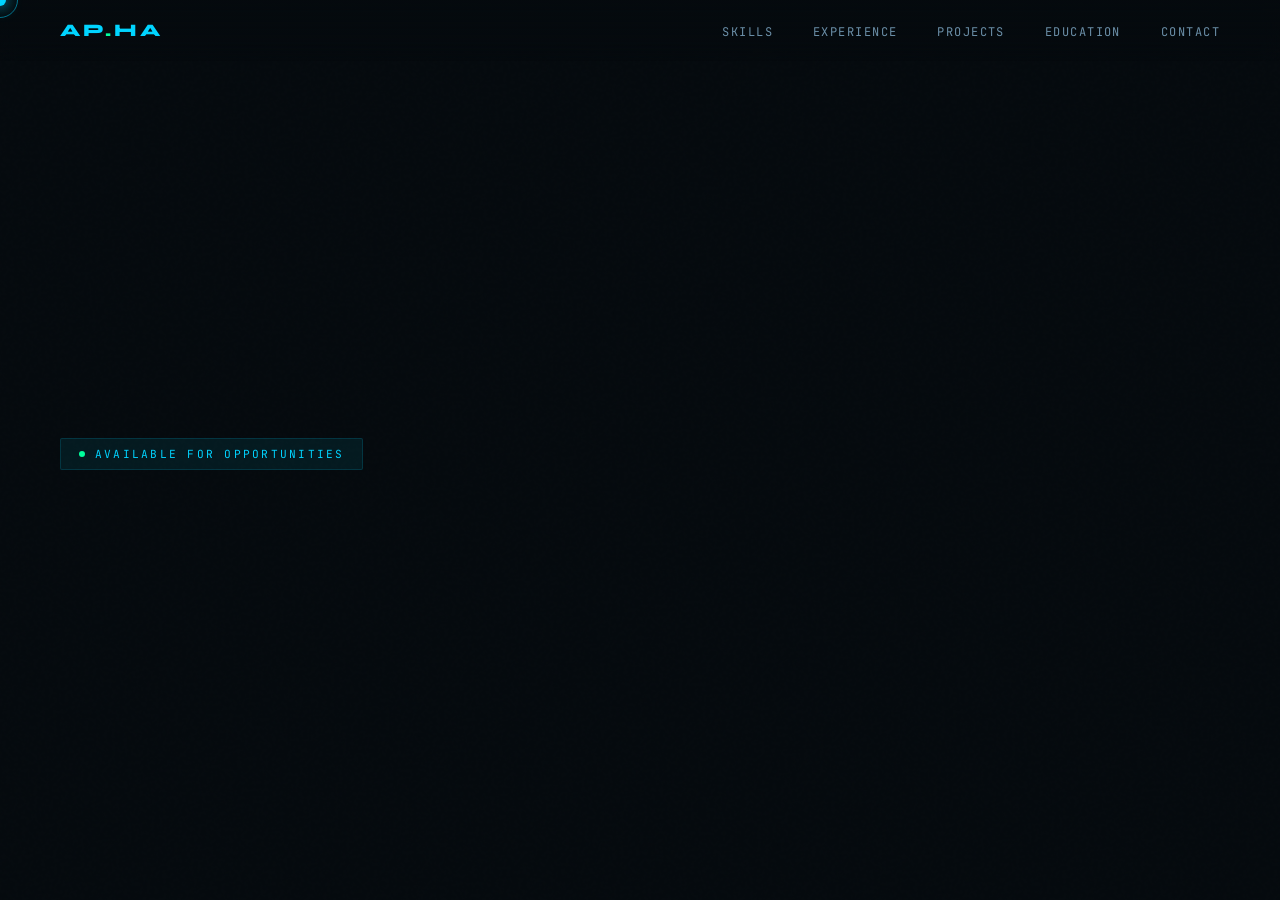
==== index.html @ 20170254 "Update index.html" ====
<!DOCTYPE html>
<html lang="en">
<head>
<meta charset="UTF-8">
<meta name="viewport" content="width=device-width, initial-scale=1.0">
<title>Anuprasad H A — Data Science & AI Engineer</title>
<link href="https://fonts.googleapis.com/css2?family=Syne:wght@400;600;700;800&family=JetBrains+Mono:wght@300;400;500&display=swap" rel="stylesheet">
<style>
  :root {
    --bg: #050a0e;
    --surface: #0a1520;
    --surface2: #0f1f30;
    --accent: #00d4ff;
    --accent2: #00ff9d;
    --accent3: #ff6b35;
    --text: #e8f4f8;
    --muted: #6b8fa8;
    --border: rgba(0, 212, 255, 0.15);
    --glow: 0 0 20px rgba(0, 212, 255, 0.3);
    --glow2: 0 0 20px rgba(0, 255, 157, 0.3);
  }

  *, *::before, *::after { box-sizing: border-box; margin: 0; padding: 0; }

  html { scroll-behavior: smooth; }

  body {
    background: var(--bg);
    color: var(--text);
    font-family: 'JetBrains Mono', monospace;
    overflow-x: hidden;
    cursor: none;
  }

  /* Custom cursor */
  .cursor {
    width: 12px; height: 12px;
    background: var(--accent);
    border-radius: 50%;
    position: fixed; top: 0; left: 0;
    pointer-events: none; z-index: 9999;
    transform: translate(-50%, -50%);
    transition: transform 0.1s, background 0.2s;
    box-shadow: 0 0 15px var(--accent);
  }
  .cursor-ring {
    width: 36px; height: 36px;
    border: 1px solid rgba(0, 212, 255, 0.5);
    border-radius: 50%;
    position: fixed; top: 0; left: 0;
    pointer-events: none; z-index: 9998;
    transform: translate(-50%, -50%);
    transition: transform 0.15s ease-out;
  }

  /* Canvas background */
  #bg-canvas {
    position: fixed; top: 0; left: 0;
    width: 100%; height: 100%;
    z-index: 0; opacity: 0.4;
  }

  /* Noise overlay */
  body::before {
    content: '';
    position: fixed; inset: 0; z-index: 1;
    background-image: url("data:image/svg+xml,%3Csvg viewBox='0 0 256 256' xmlns='http://www.w3.org/2000/svg'%3E%3Cfilter id='noise'%3E%3CfeTurbulence type='fractalNoise' baseFrequency='0.9' numOctaves='4' stitchTiles='stitch'/%3E%3C/filter%3E%3Crect width='100%25' height='100%25' filter='url(%23noise)' opacity='0.04'/%3E%3C/svg%3E");
    pointer-events: none; opacity: 0.3;
  }

  main { position: relative; z-index: 2; }

  /* NAV */
  nav {
    position: fixed; top: 0; left: 0; right: 0; z-index: 100;
    padding: 20px 60px;
    display: flex; justify-content: space-between; align-items: center;
    background: linear-gradient(to bottom, rgba(5,10,14,0.95), transparent);
    backdrop-filter: blur(10px);
  }
  .nav-logo {
    font-family: 'Syne', sans-serif;
    font-weight: 800; font-size: 1.1rem;
    color: var(--accent);
    letter-spacing: 0.15em;
    text-transform: uppercase;
  }
  .nav-logo span { color: var(--accent2); }
  .nav-links { display: flex; gap: 40px; list-style: none; }
  .nav-links a {
    color: var(--muted); text-decoration: none;
    font-size: 0.75rem; letter-spacing: 0.12em; text-transform: uppercase;
    transition: color 0.3s;
    position: relative;
  }
  .nav-links a::after {
    content: ''; position: absolute; bottom: -4px; left: 0;
    width: 0; height: 1px; background: var(--accent);
    transition: width 0.3s;
  }
  .nav-links a:hover { color: var(--accent); }
  .nav-links a:hover::after { width: 100%; }

  /* HERO */
  .hero {
    min-height: 100vh;
    display: flex; align-items: center;
    padding: 120px 60px 80px;
    position: relative;
  }
  .hero-content { max-width: 700px; }

  .hero-tag {
    display: inline-flex; align-items: center; gap: 10px;
    background: rgba(0, 212, 255, 0.08);
    border: 1px solid var(--border);
    padding: 8px 18px; border-radius: 2px;
    font-size: 0.7rem; letter-spacing: 0.2em; text-transform: uppercase;
    color: var(--accent); margin-bottom: 32px;
    animation: fadeUp 0.8s ease forwards;
  }
  .hero-tag::before {
    content: ''; width: 6px; height: 6px;
    background: var(--accent2); border-radius: 50%;
    animation: pulse 2s infinite;
  }

  @keyframes pulse {
    0%, 100% { opacity: 1; box-shadow: 0 0 0 0 rgba(0,255,157,0.5); }
    50% { opacity: 0.7; box-shadow: 0 0 0 8px rgba(0,255,157,0); }
  }

  .hero-name {
    font-family: 'Syne', sans-serif;
    font-size: clamp(3rem, 7vw, 6.5rem);
    font-weight: 800;
    line-height: 0.95;
    margin-bottom: 24px;
    animation: fadeUp 0.8s 0.1s ease both;
  }
  .hero-name .line1 { display: block; color: var(--text); }
  .hero-name .line2 {
    display: block;
    background: linear-gradient(90deg, var(--accent), var(--accent2));
    -webkit-background-clip: text; -webkit-text-fill-color: transparent;
  }

  .hero-role {
    font-size: 0.85rem; letter-spacing: 0.08em;
    color: var(--muted); margin-bottom: 28px;
    animation: fadeUp 0.8s 0.2s ease both;
  }
  .hero-role span { color: var(--accent3); }

  .hero-desc {
    font-size: 0.88rem; line-height: 1.9;
    color: rgba(232, 244, 248, 0.7);
    max-width: 520px; margin-bottom: 48px;
    animation: fadeUp 0.8s 0.3s ease both;
  }

  .hero-cta {
    display: flex; gap: 16px; flex-wrap: wrap;
    animation: fadeUp 0.8s 0.4s ease both;
  }
  .btn-primary {
    padding: 14px 32px;
    background: var(--accent);
    color: var(--bg);
    font-family: 'Syne', sans-serif;
    font-weight: 700; font-size: 0.8rem;
    letter-spacing: 0.12em; text-transform: uppercase;
    border: none; cursor: pointer;
    text-decoration: none; display: inline-block;
    transition: all 0.3s;
    clip-path: polygon(0 0, calc(100% - 10px) 0, 100% 10px, 100% 100%, 10px 100%, 0 calc(100% - 10px));
  }
  .btn-primary:hover {
    background: var(--accent2);
    box-shadow: var(--glow2);
    transform: translateY(-2px);
  }
  .btn-secondary {
    padding: 14px 32px;
    background: transparent;
    color: var(--accent);
    font-family: 'Syne', sans-serif;
    font-weight: 600; font-size: 0.8rem;
    letter-spacing: 0.12em; text-transform: uppercase;
    border: 1px solid var(--border);
    cursor: pointer; text-decoration: none; display: inline-block;
    transition: all 0.3s;
  }
  .btn-secondary:hover {
    border-color: var(--accent);
    box-shadow: var(--glow);
    background: rgba(0, 212, 255, 0.05);
  }

  .hero-stats {
    position: absolute; right: 60px; bottom: 80px;
    display: flex; flex-direction: column; gap: 32px;
    animation: fadeLeft 0.8s 0.5s ease both;
  }
  .stat { text-align: right; }
  .stat-num {
    font-family: 'Syne', sans-serif;
    font-size: 2.2rem; font-weight: 800;
    color: var(--accent);
    line-height: 1;
  }
  .stat-num span { font-size: 1rem; color: var(--accent2); }
  .stat-label { font-size: 0.65rem; letter-spacing: 0.15em; color: var(--muted); text-transform: uppercase; margin-top: 4px; }

  .scroll-hint {
    position: absolute; bottom: 40px; left: 60px;
    display: flex; align-items: center; gap: 12px;
    color: var(--muted); font-size: 0.65rem; letter-spacing: 0.15em; text-transform: uppercase;
    animation: fadeUp 1s 1s ease both;
  }
  .scroll-line {
    width: 40px; height: 1px; background: var(--muted);
    position: relative; overflow: hidden;
  }
  .scroll-line::after {
    content: ''; position: absolute; top: 0; left: -100%;
    width: 100%; height: 100%; background: var(--accent);
    animation: scanLine 2s infinite;
  }
  @keyframes scanLine { to { left: 100%; } }

  /* SECTIONS common */
  section { padding: 100px 60px; position: relative; }
  .section-header { margin-bottom: 64px; }
  .section-tag {
    font-size: 0.65rem; letter-spacing: 0.25em; text-transform: uppercase;
    color: var(--accent2); margin-bottom: 12px;
  }
  .section-title {
    font-family: 'Syne', sans-serif;
    font-size: clamp(2rem, 4vw, 3.2rem); font-weight: 800;
    line-height: 1.1;
  }
  .section-title em {
    font-style: normal;
    background: linear-gradient(90deg, var(--accent), var(--accent2));
    -webkit-background-clip: text; -webkit-text-fill-color: transparent;
  }

  /* Divider */
  .divider {
    width: 100%; height: 1px;
    background: linear-gradient(90deg, transparent, var(--border), transparent);
    margin: 0 60px; width: calc(100% - 120px);
  }

  /* SKILLS */
  .skills-section { background: var(--surface); }
  .skills-grid {
    display: grid;
    grid-template-columns: repeat(auto-fit, minmax(280px, 1fr));
    gap: 2px;
  }
  .skill-card {
    background: var(--bg);
    padding: 36px 32px;
    border: 1px solid var(--border);
    position: relative; overflow: hidden;
    transition: all 0.4s;
    opacity: 0; transform: translateY(20px);
    animation: fadeUp 0.6s ease forwards;
  }
  .skill-card:nth-child(1) { animation-delay: 0.1s; }
  .skill-card:nth-child(2) { animation-delay: 0.2s; }
  .skill-card:nth-child(3) { animation-delay: 0.3s; }
  .skill-card:nth-child(4) { animation-delay: 0.4s; }
  .skill-card:nth-child(5) { animation-delay: 0.5s; }

  .skill-card::before {
    content: ''; position: absolute;
    top: 0; left: 0; right: 0; height: 2px;
    background: linear-gradient(90deg, var(--accent), var(--accent2));
    transform: scaleX(0); transform-origin: left;
    transition: transform 0.4s;
  }
  .skill-card:hover { background: var(--surface2); border-color: rgba(0,212,255,0.4); transform: translateY(-4px); box-shadow: var(--glow); }
  .skill-card:hover::before { transform: scaleX(1); }

  .skill-icon {
    font-size: 1.8rem; margin-bottom: 20px;
    display: block;
  }
  .skill-cat {
    font-family: 'Syne', sans-serif; font-weight: 700; font-size: 1rem;
    color: var(--text); margin-bottom: 16px;
    letter-spacing: 0.04em;
  }
  .skill-tags {
    display: flex; flex-wrap: wrap; gap: 8px;
  }
  .skill-tag {
    padding: 5px 12px;
    background: rgba(0, 212, 255, 0.06);
    border: 1px solid rgba(0, 212, 255, 0.2);
    font-size: 0.68rem; color: var(--accent);
    letter-spacing: 0.08em;
    transition: all 0.2s;
  }
  .skill-tag:hover { background: rgba(0, 212, 255, 0.15); }
  .skill-tag.green {
    background: rgba(0, 255, 157, 0.06);
    border-color: rgba(0, 255, 157, 0.2);
    color: var(--accent2);
  }
  .skill-tag.green:hover { background: rgba(0, 255, 157, 0.15); }
  .skill-tag.orange {
    background: rgba(255, 107, 53, 0.06);
    border-color: rgba(255, 107, 53, 0.2);
    color: var(--accent3);
  }

  /* EXPERIENCE */
  .exp-section {}
  .timeline { position: relative; padding-left: 40px; }
  .timeline::before {
    content: ''; position: absolute;
    left: 0; top: 0; bottom: 0; width: 1px;
    background: linear-gradient(to bottom, var(--accent), var(--accent2), transparent);
  }
  .exp-item {
    margin-bottom: 56px; position: relative;
    opacity: 0; transform: translateX(-20px);
    animation: fadeRight 0.6s ease forwards;
  }
  .exp-item:nth-child(1) { animation-delay: 0.1s; }
  .exp-item:nth-child(2) { animation-delay: 0.3s; }
  .exp-item::before {
    content: ''; position: absolute;
    left: -46px; top: 6px;
    width: 12px; height: 12px;
    background: var(--accent); border-radius: 50%;
    box-shadow: 0 0 0 4px rgba(0,212,255,0.15);
  }
  .exp-item:nth-child(2)::before { background: var(--accent2); box-shadow: 0 0 0 4px rgba(0,255,157,0.15); }
  .exp-meta {
    display: flex; align-items: center; gap: 16px;
    flex-wrap: wrap; margin-bottom: 8px;
  }
  .exp-title {
    font-family: 'Syne', sans-serif; font-size: 1.1rem; font-weight: 700;
    color: var(--text);
  }
  .exp-badge {
    padding: 3px 10px;
    background: rgba(0,212,255,0.1); border: 1px solid rgba(0,212,255,0.3);
    font-size: 0.65rem; color: var(--accent); letter-spacing: 0.1em; text-transform: uppercase;
  }
  .exp-badge.intern {
    background: rgba(0,255,157,0.1); border-color: rgba(0,255,157,0.3); color: var(--accent2);
  }
  .exp-company { color: var(--accent); font-size: 0.82rem; margin-bottom: 4px; }
  .exp-period { color: var(--muted); font-size: 0.72rem; letter-spacing: 0.1em; margin-bottom: 20px; }
  .exp-bullets { list-style: none; display: flex; flex-direction: column; gap: 10px; }
  .exp-bullets li {
    font-size: 0.82rem; line-height: 1.8;
    color: rgba(232,244,248,0.75);
    padding-left: 20px; position: relative;
  }
  .exp-bullets li::before {
    content: '▹'; position: absolute; left: 0;
    color: var(--accent); font-size: 0.7rem; top: 1px;
  }

  /* PROJECTS */
  .projects-section { background: var(--surface); }
  .projects-grid {
    display: grid;
    grid-template-columns: repeat(auto-fit, minmax(320px, 1fr));
    gap: 2px;
  }
  .project-card {
    background: var(--bg);
    border: 1px solid var(--border);
    padding: 36px 32px;
    position: relative; overflow: hidden;
    transition: all 0.4s;
    display: flex; flex-direction: column;
  }
  .project-card::after {
    content: ''; position: absolute;
    bottom: 0; left: 0; right: 0; height: 2px;
    background: linear-gradient(90deg, var(--accent2), var(--accent));
    transform: scaleX(0); transform-origin: left;
    transition: transform 0.4s;
  }
  .project-card:hover { border-color: rgba(0,212,255,0.4); transform: translateY(-4px); box-shadow: 0 20px 60px rgba(0,0,0,0.5); }
  .project-card:hover::after { transform: scaleX(1); }
  .project-num {
    font-family: 'Syne', sans-serif; font-size: 3rem; font-weight: 800;
    color: rgba(0,212,255,0.08); line-height: 1; margin-bottom: 20px;
    transition: color 0.3s;
  }
  .project-card:hover .project-num { color: rgba(0,212,255,0.18); }
  .project-name {
    font-family: 'Syne', sans-serif; font-size: 1.05rem; font-weight: 700;
    color: var(--text); margin-bottom: 16px; line-height: 1.3;
  }
  .project-desc {
    font-size: 0.8rem; line-height: 1.9;
    color: rgba(232,244,248,0.65);
    margin-bottom: 24px; flex: 1;
  }
  .project-tech {
    display: flex; flex-wrap: wrap; gap: 8px; margin-top: auto;
  }
  .tech-pill {
    padding: 4px 10px;
    background: rgba(0,255,157,0.06); border: 1px solid rgba(0,255,157,0.2);
    font-size: 0.62rem; color: var(--accent2); letter-spacing: 0.06em;
  }
  .project-star {
    position: absolute; top: 24px; right: 24px;
    font-size: 0.65rem; color: var(--muted); letter-spacing: 0.1em;
  }

  /* EDUCATION */
  .edu-section {}
  .edu-grid {
    display: grid; grid-template-columns: repeat(auto-fit, minmax(260px, 1fr));
    gap: 2px;
  }
  .edu-card {
    border: 1px solid var(--border);
    padding: 32px 28px;
    position: relative; overflow: hidden;
    transition: all 0.3s;
  }
  .edu-card:hover { border-color: rgba(0,212,255,0.4); background: var(--surface2); }
  .edu-year { font-size: 0.65rem; letter-spacing: 0.2em; color: var(--accent3); text-transform: uppercase; margin-bottom: 12px; }
  .edu-degree { font-family: 'Syne', sans-serif; font-size: 1rem; font-weight: 700; margin-bottom: 8px; line-height: 1.3; }
  .edu-institute { font-size: 0.78rem; color: var(--accent); margin-bottom: 12px; }
  .edu-score {
    display: inline-block;
    padding: 5px 14px;
    background: rgba(0,255,157,0.08); border: 1px solid rgba(0,255,157,0.25);
    font-size: 0.72rem; color: var(--accent2); letter-spacing: 0.08em;
  }

  /* ABOUT/CONTACT */
  .contact-section {
    background: var(--surface);
    display: grid; grid-template-columns: 1fr 1fr;
    gap: 80px; align-items: center;
  }
  .contact-left {}
  .contact-intro {
    font-size: 0.88rem; line-height: 1.9;
    color: rgba(232,244,248,0.7); margin-bottom: 40px;
  }
  .contact-links { display: flex; flex-direction: column; gap: 16px; }
  .contact-link {
    display: flex; align-items: center; gap: 16px;
    text-decoration: none; color: var(--text);
    font-size: 0.82rem; padding: 16px 20px;
    border: 1px solid var(--border);
    transition: all 0.3s;
  }
  .contact-link:hover { border-color: var(--accent); color: var(--accent); background: rgba(0,212,255,0.05); transform: translateX(8px); }
  .contact-link-icon { font-size: 1rem; width: 24px; text-align: center; }
  .contact-right { text-align: center; }
  .avatar-ring {
    width: 240px; height: 240px; margin: 0 auto 32px;
    border-radius: 50%;
    background: linear-gradient(135deg, var(--accent), var(--accent2));
    padding: 3px;
    position: relative;
    animation: spinSlow 8s linear infinite;
  }
  @keyframes spinSlow {
    from { transform: rotate(0deg); }
    to { transform: rotate(360deg); }
  }
  .avatar-inner {
    width: 100%; height: 100%;
    border-radius: 50%;
    background: var(--surface2);
    display: flex; align-items: center; justify-content: center;
    animation: spinSlow 8s linear infinite reverse;
  }
  .avatar-initials {
    font-family: 'Syne', sans-serif; font-size: 3.5rem; font-weight: 800;
    background: linear-gradient(135deg, var(--accent), var(--accent2));
    -webkit-background-clip: text; -webkit-text-fill-color: transparent;
  }
  .contact-name {
    font-family: 'Syne', sans-serif; font-size: 1.4rem; font-weight: 800;
    margin-bottom: 8px;
  }
  .contact-tagline { font-size: 0.75rem; color: var(--muted); letter-spacing: 0.1em; }

  /* FOOTER */
  footer {
    padding: 32px 60px;
    display: flex; justify-content: space-between; align-items: center;
    border-top: 1px solid var(--border);
    font-size: 0.68rem; color: var(--muted); letter-spacing: 0.1em;
  }
  footer span { color: var(--accent); }

  /* ANIMATIONS */
  @keyframes fadeUp {
    from { opacity: 0; transform: translateY(20px); }
    to { opacity: 1; transform: translateY(0); }
  }
  @keyframes fadeLeft {
    from { opacity: 0; transform: translateX(20px); }
    to { opacity: 1; transform: translateX(0); }
  }
  @keyframes fadeRight {
    from { opacity: 0; transform: translateX(-20px); }
    to { opacity: 1; transform: translateX(0); }
  }

  /* INTERSECTION OBSERVER animations */
  .reveal { opacity: 0; transform: translateY(30px); transition: opacity 0.7s ease, transform 0.7s ease; }
  .reveal.visible { opacity: 1; transform: translateY(0); }

  /* Responsive */
  @media (max-width: 900px) {
    nav { padding: 16px 24px; }
    .nav-links { display: none; }
    section { padding: 80px 24px; }
    .hero { padding: 120px 24px 80px; }
    .hero-stats { display: none; }
    footer { padding: 24px; flex-direction: column; gap: 8px; text-align: center; }
    .contact-section { grid-template-columns: 1fr; }
    .divider { margin: 0 24px; width: calc(100% - 48px); }
    .scroll-hint { left: 24px; }
  }

  /* Glitch effect on name */
  .glitch {
    position: relative;
  }
  .glitch::before, .glitch::after {
    content: attr(data-text);
    position: absolute; top: 0; left: 0; width: 100%;
    font-family: 'Syne', sans-serif; font-weight: 800;
    background: linear-gradient(90deg, var(--accent), var(--accent2));
    -webkit-background-clip: text; -webkit-text-fill-color: transparent;
  }
  .glitch::before {
    animation: glitch1 4s infinite;
    clip-path: polygon(0 0, 100% 0, 100% 45%, 0 45%);
    transform: translate(-2px, -2px);
  }
  .glitch::after {
    animation: glitch2 4s infinite;
    clip-path: polygon(0 55%, 100% 55%, 100% 100%, 0 100%);
    transform: translate(2px, 2px);
  }
  @keyframes glitch1 {
    0%, 90%, 100% { transform: translate(-2px, -2px); opacity: 0; }
    92%, 94% { transform: translate(-4px, 2px); opacity: 0.8; }
    96% { transform: translate(2px, -2px); opacity: 0; }
  }
  @keyframes glitch2 {
    0%, 90%, 100% { transform: translate(2px, 2px); opacity: 0; }
    92%, 94% { transform: translate(4px, -2px); opacity: 0.8; }
    96% { transform: translate(-2px, 2px); opacity: 0; }
  }
</style>
</head>
<body>

<div class="cursor" id="cursor"></div>
<div class="cursor-ring" id="cursor-ring"></div>

<canvas id="bg-canvas"></canvas>

<main>
  <!-- NAV -->
  <nav>
    <div class="nav-logo">AP<span>.</span>HA</div>
    <ul class="nav-links">
      <li><a href="#skills">Skills</a></li>
      <li><a href="#experience">Experience</a></li>
      <li><a href="#projects">Projects</a></li>
      <li><a href="#education">Education</a></li>
      <li><a href="#contact">Contact</a></li>
    </ul>
  </nav>

  <!-- HERO -->
  <section class="hero" id="home">
    <div class="hero-content">
      <div class="hero-tag">Available for opportunities</div>
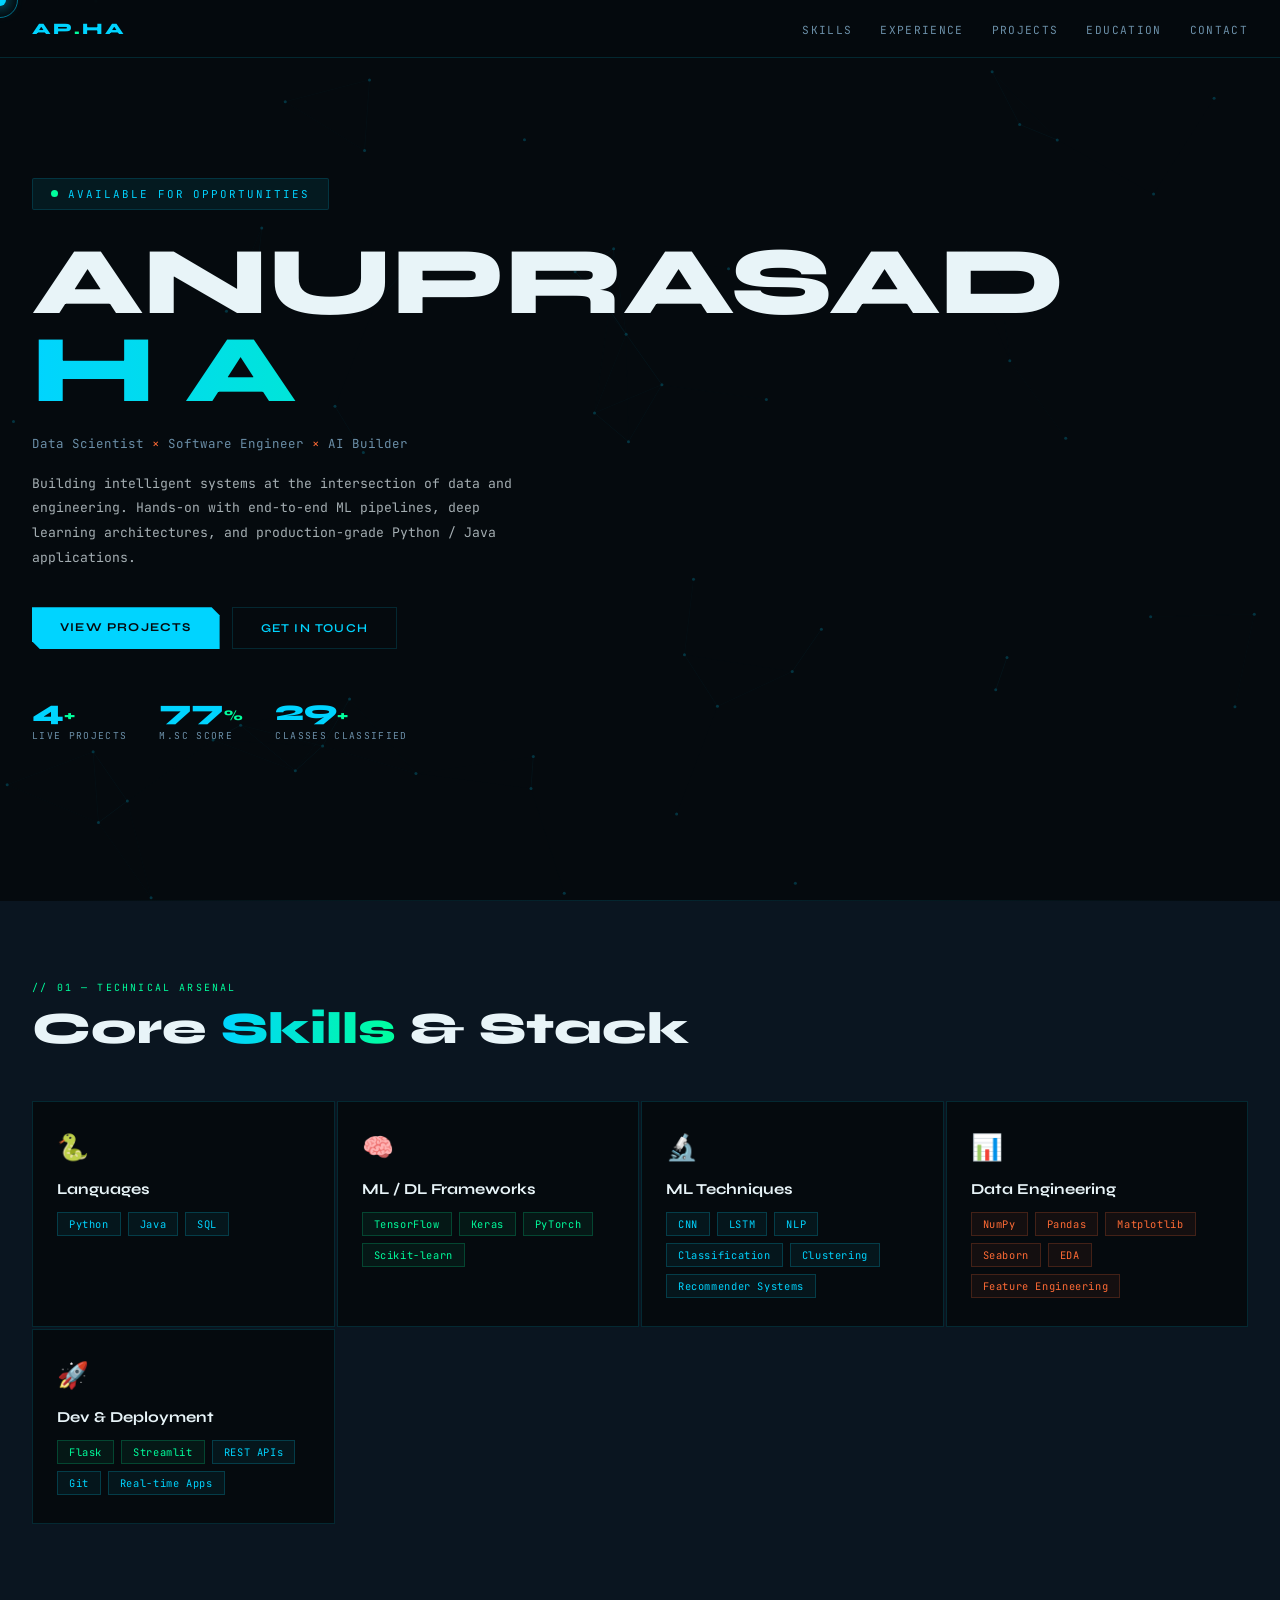
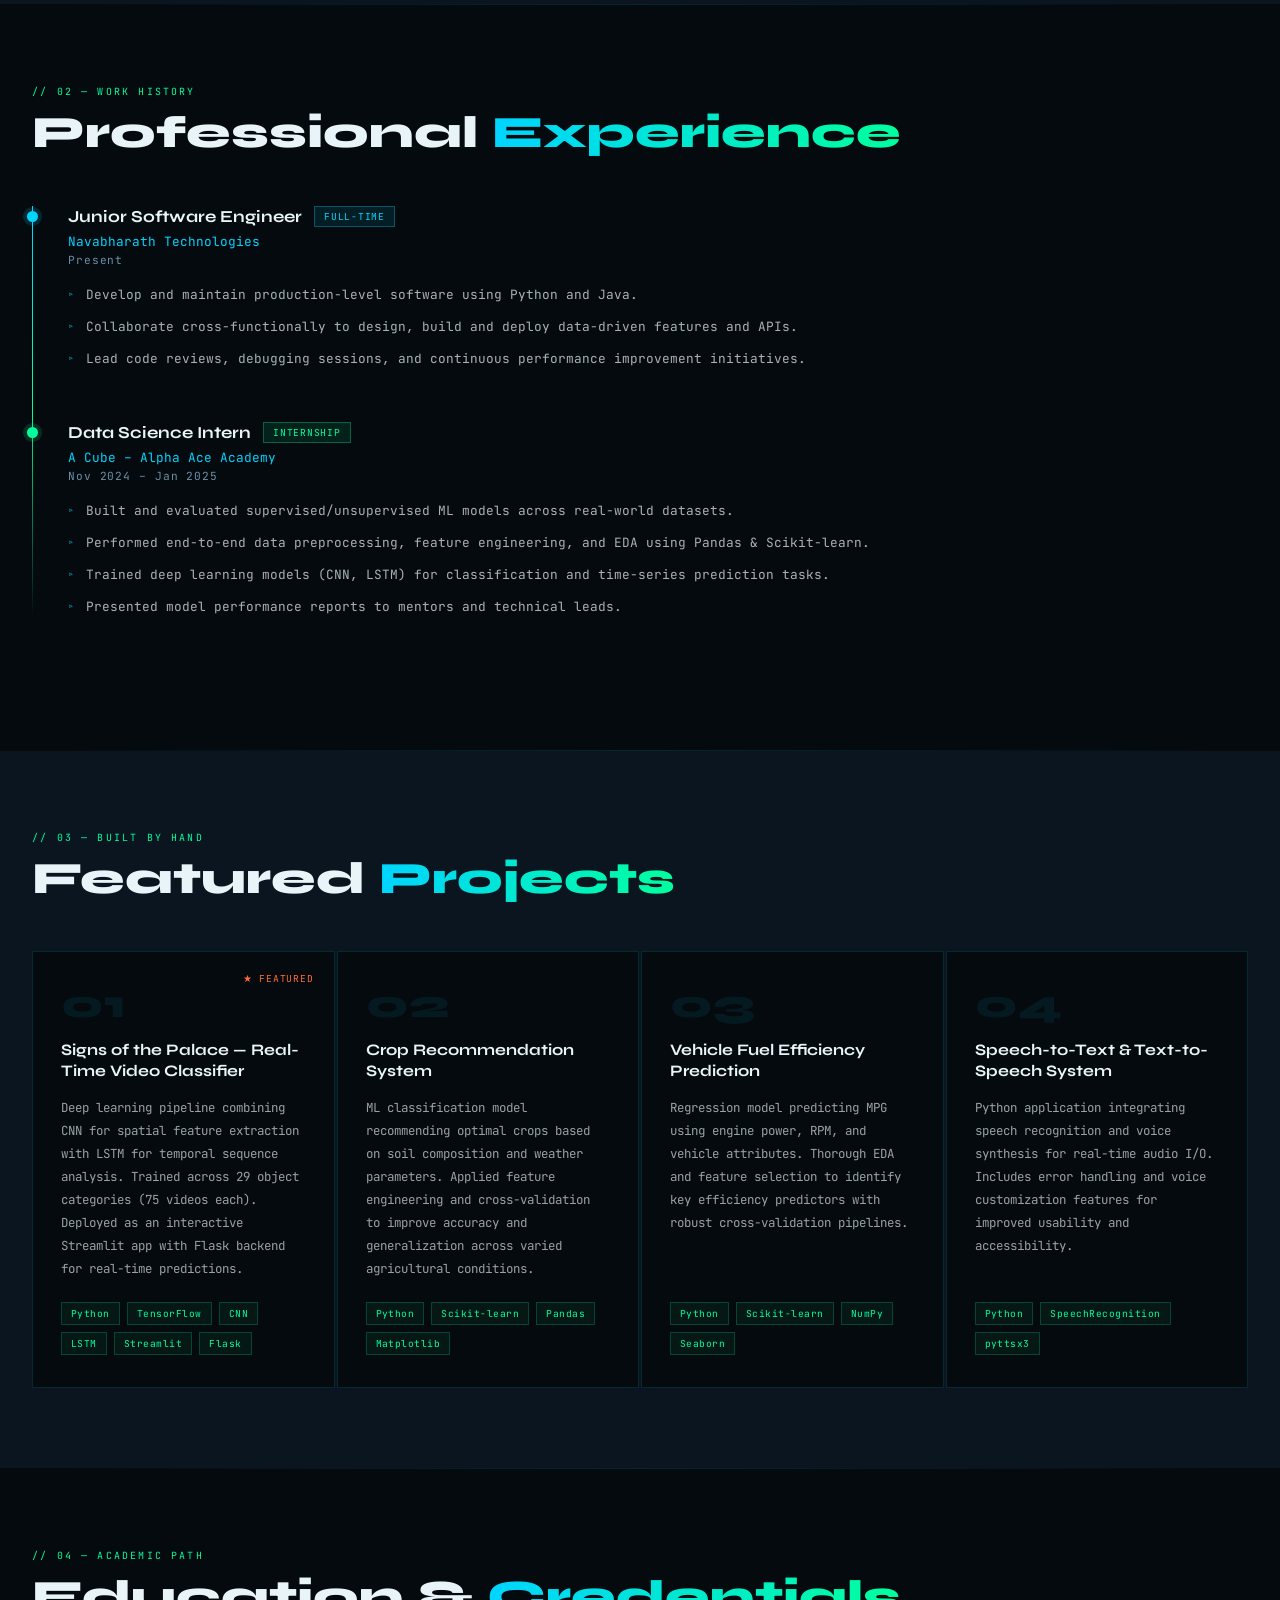
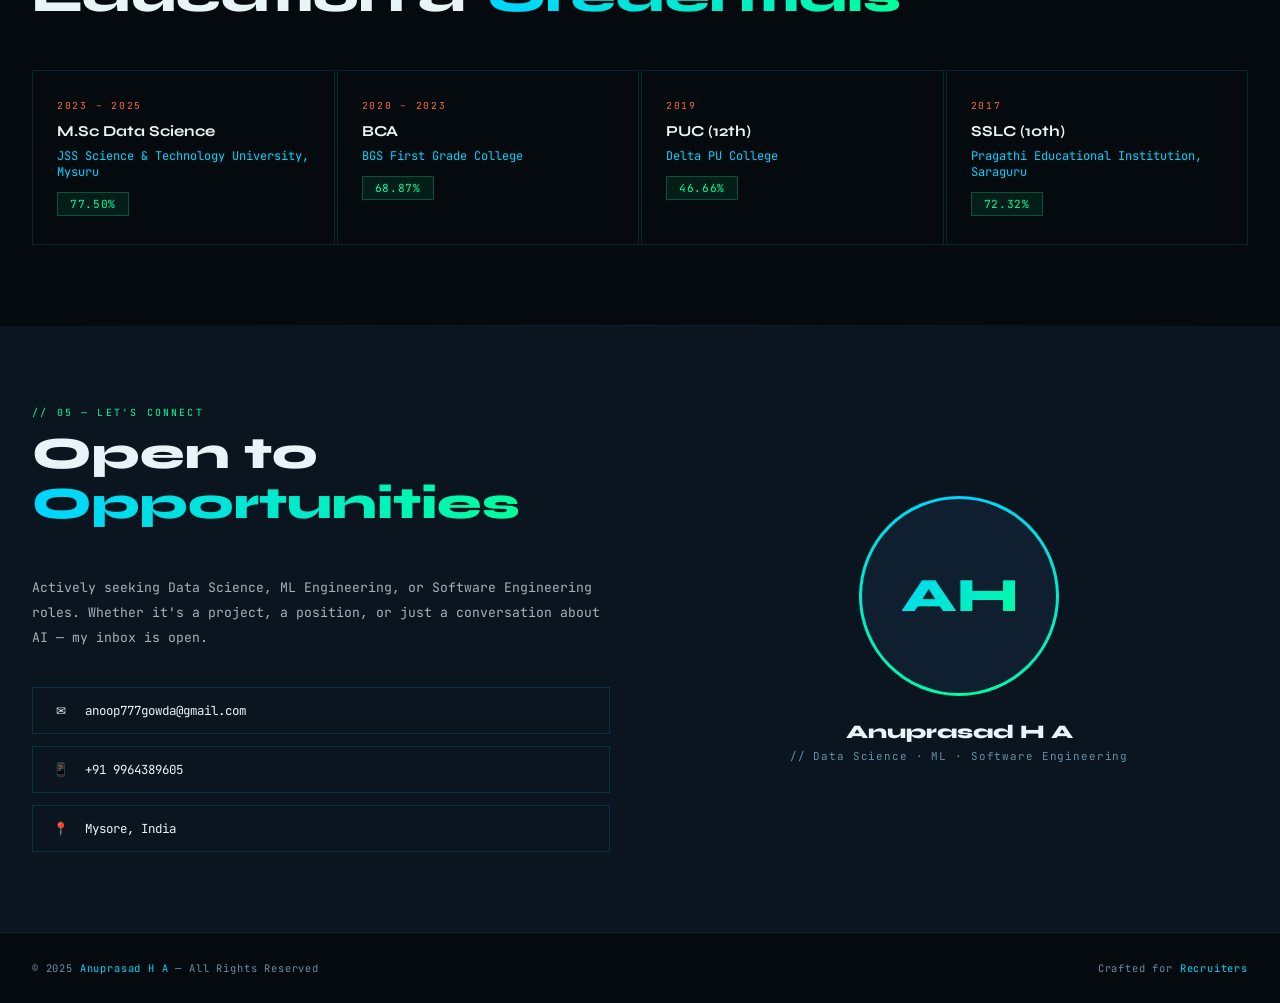
==== commit 3eb96083: "Update index.html" ====
--- a/index.html
+++ b/index.html
@@ -4,578 +4,417 @@
 <meta charset="UTF-8">
 <meta name="viewport" content="width=device-width, initial-scale=1.0">
 <title>Anuprasad H A — Data Science & AI Engineer</title>
-<link href="https://fonts.googleapis.com/css2?family=Syne:wght@400;600;700;800&family=JetBrains+Mono:wght@300;400;500&display=swap" rel="stylesheet">
 <style>
-  :root {
-    --bg: #050a0e;
-    --surface: #0a1520;
-    --surface2: #0f1f30;
-    --accent: #00d4ff;
-    --accent2: #00ff9d;
-    --accent3: #ff6b35;
-    --text: #e8f4f8;
-    --muted: #6b8fa8;
-    --border: rgba(0, 212, 255, 0.15);
-    --glow: 0 0 20px rgba(0, 212, 255, 0.3);
-    --glow2: 0 0 20px rgba(0, 255, 157, 0.3);
-  }
-
-  *, *::before, *::after { box-sizing: border-box; margin: 0; padding: 0; }
-
-  html { scroll-behavior: smooth; }
-
-  body {
-    background: var(--bg);
-    color: var(--text);
-    font-family: 'JetBrains Mono', monospace;
-    overflow-x: hidden;
-    cursor: none;
-  }
-
-  /* Custom cursor */
-  .cursor {
-    width: 12px; height: 12px;
-    background: var(--accent);
-    border-radius: 50%;
-    position: fixed; top: 0; left: 0;
-    pointer-events: none; z-index: 9999;
-    transform: translate(-50%, -50%);
-    transition: transform 0.1s, background 0.2s;
-    box-shadow: 0 0 15px var(--accent);
-  }
-  .cursor-ring {
-    width: 36px; height: 36px;
-    border: 1px solid rgba(0, 212, 255, 0.5);
-    border-radius: 50%;
-    position: fixed; top: 0; left: 0;
-    pointer-events: none; z-index: 9998;
-    transform: translate(-50%, -50%);
-    transition: transform 0.15s ease-out;
-  }
-
-  /* Canvas background */
-  #bg-canvas {
-    position: fixed; top: 0; left: 0;
-    width: 100%; height: 100%;
-    z-index: 0; opacity: 0.4;
-  }
-
-  /* Noise overlay */
-  body::before {
-    content: '';
-    position: fixed; inset: 0; z-index: 1;
-    background-image: url("data:image/svg+xml,%3Csvg viewBox='0 0 256 256' xmlns='http://www.w3.org/2000/svg'%3E%3Cfilter id='noise'%3E%3CfeTurbulence type='fractalNoise' baseFrequency='0.9' numOctaves='4' stitchTiles='stitch'/%3E%3C/filter%3E%3Crect width='100%25' height='100%25' filter='url(%23noise)' opacity='0.04'/%3E%3C/svg%3E");
-    pointer-events: none; opacity: 0.3;
-  }
-
-  main { position: relative; z-index: 2; }
-
-  /* NAV */
-  nav {
-    position: fixed; top: 0; left: 0; right: 0; z-index: 100;
-    padding: 20px 60px;
-    display: flex; justify-content: space-between; align-items: center;
-    background: linear-gradient(to bottom, rgba(5,10,14,0.95), transparent);
-    backdrop-filter: blur(10px);
-  }
-  .nav-logo {
-    font-family: 'Syne', sans-serif;
-    font-weight: 800; font-size: 1.1rem;
-    color: var(--accent);
-    letter-spacing: 0.15em;
-    text-transform: uppercase;
-  }
-  .nav-logo span { color: var(--accent2); }
-  .nav-links { display: flex; gap: 40px; list-style: none; }
-  .nav-links a {
-    color: var(--muted); text-decoration: none;
-    font-size: 0.75rem; letter-spacing: 0.12em; text-transform: uppercase;
-    transition: color 0.3s;
-    position: relative;
-  }
-  .nav-links a::after {
-    content: ''; position: absolute; bottom: -4px; left: 0;
-    width: 0; height: 1px; background: var(--accent);
-    transition: width 0.3s;
-  }
-  .nav-links a:hover { color: var(--accent); }
-  .nav-links a:hover::after { width: 100%; }
-
-  /* HERO */
-  .hero {
-    min-height: 100vh;
-    display: flex; align-items: center;
-    padding: 120px 60px 80px;
-    position: relative;
-  }
-  .hero-content { max-width: 700px; }
-
-  .hero-tag {
-    display: inline-flex; align-items: center; gap: 10px;
-    background: rgba(0, 212, 255, 0.08);
-    border: 1px solid var(--border);
-    padding: 8px 18px; border-radius: 2px;
-    font-size: 0.7rem; letter-spacing: 0.2em; text-transform: uppercase;
-    color: var(--accent); margin-bottom: 32px;
-    animation: fadeUp 0.8s ease forwards;
-  }
-  .hero-tag::before {
-    content: ''; width: 6px; height: 6px;
-    background: var(--accent2); border-radius: 50%;
-    animation: pulse 2s infinite;
-  }
-
-  @keyframes pulse {
-    0%, 100% { opacity: 1; box-shadow: 0 0 0 0 rgba(0,255,157,0.5); }
-    50% { opacity: 0.7; box-shadow: 0 0 0 8px rgba(0,255,157,0); }
-  }
-
-  .hero-name {
-    font-family: 'Syne', sans-serif;
-    font-size: clamp(3rem, 7vw, 6.5rem);
-    font-weight: 800;
-    line-height: 0.95;
-    margin-bottom: 24px;
-    animation: fadeUp 0.8s 0.1s ease both;
-  }
-  .hero-name .line1 { display: block; color: var(--text); }
-  .hero-name .line2 {
-    display: block;
-    background: linear-gradient(90deg, var(--accent), var(--accent2));
-    -webkit-background-clip: text; -webkit-text-fill-color: transparent;
-  }
-
-  .hero-role {
-    font-size: 0.85rem; letter-spacing: 0.08em;
-    color: var(--muted); margin-bottom: 28px;
-    animation: fadeUp 0.8s 0.2s ease both;
-  }
-  .hero-role span { color: var(--accent3); }
-
-  .hero-desc {
-    font-size: 0.88rem; line-height: 1.9;
-    color: rgba(232, 244, 248, 0.7);
-    max-width: 520px; margin-bottom: 48px;
-    animation: fadeUp 0.8s 0.3s ease both;
-  }
-
-  .hero-cta {
-    display: flex; gap: 16px; flex-wrap: wrap;
-    animation: fadeUp 0.8s 0.4s ease both;
-  }
-  .btn-primary {
-    padding: 14px 32px;
-    background: var(--accent);
-    color: var(--bg);
-    font-family: 'Syne', sans-serif;
-    font-weight: 700; font-size: 0.8rem;
-    letter-spacing: 0.12em; text-transform: uppercase;
-    border: none; cursor: pointer;
-    text-decoration: none; display: inline-block;
-    transition: all 0.3s;
-    clip-path: polygon(0 0, calc(100% - 10px) 0, 100% 10px, 100% 100%, 10px 100%, 0 calc(100% - 10px));
-  }
-  .btn-primary:hover {
-    background: var(--accent2);
-    box-shadow: var(--glow2);
-    transform: translateY(-2px);
-  }
-  .btn-secondary {
-    padding: 14px 32px;
-    background: transparent;
-    color: var(--accent);
-    font-family: 'Syne', sans-serif;
-    font-weight: 600; font-size: 0.8rem;
-    letter-spacing: 0.12em; text-transform: uppercase;
-    border: 1px solid var(--border);
-    cursor: pointer; text-decoration: none; display: inline-block;
-    transition: all 0.3s;
-  }
-  .btn-secondary:hover {
-    border-color: var(--accent);
-    box-shadow: var(--glow);
-    background: rgba(0, 212, 255, 0.05);
-  }
-
-  .hero-stats {
-    position: absolute; right: 60px; bottom: 80px;
-    display: flex; flex-direction: column; gap: 32px;
-    animation: fadeLeft 0.8s 0.5s ease both;
-  }
-  .stat { text-align: right; }
-  .stat-num {
-    font-family: 'Syne', sans-serif;
-    font-size: 2.2rem; font-weight: 800;
-    color: var(--accent);
-    line-height: 1;
-  }
-  .stat-num span { font-size: 1rem; color: var(--accent2); }
-  .stat-label { font-size: 0.65rem; letter-spacing: 0.15em; color: var(--muted); text-transform: uppercase; margin-top: 4px; }
-
-  .scroll-hint {
-    position: absolute; bottom: 40px; left: 60px;
-    display: flex; align-items: center; gap: 12px;
-    color: var(--muted); font-size: 0.65rem; letter-spacing: 0.15em; text-transform: uppercase;
-    animation: fadeUp 1s 1s ease both;
-  }
-  .scroll-line {
-    width: 40px; height: 1px; background: var(--muted);
-    position: relative; overflow: hidden;
-  }
-  .scroll-line::after {
-    content: ''; position: absolute; top: 0; left: -100%;
-    width: 100%; height: 100%; background: var(--accent);
-    animation: scanLine 2s infinite;
-  }
-  @keyframes scanLine { to { left: 100%; } }
-
-  /* SECTIONS common */
-  section { padding: 100px 60px; position: relative; }
-  .section-header { margin-bottom: 64px; }
-  .section-tag {
-    font-size: 0.65rem; letter-spacing: 0.25em; text-transform: uppercase;
-    color: var(--accent2); margin-bottom: 12px;
-  }
-  .section-title {
-    font-family: 'Syne', sans-serif;
-    font-size: clamp(2rem, 4vw, 3.2rem); font-weight: 800;
-    line-height: 1.1;
-  }
-  .section-title em {
-    font-style: normal;
-    background: linear-gradient(90deg, var(--accent), var(--accent2));
-    -webkit-background-clip: text; -webkit-text-fill-color: transparent;
-  }
-
-  /* Divider */
-  .divider {
-    width: 100%; height: 1px;
-    background: linear-gradient(90deg, transparent, var(--border), transparent);
-    margin: 0 60px; width: calc(100% - 120px);
-  }
-
-  /* SKILLS */
-  .skills-section { background: var(--surface); }
-  .skills-grid {
-    display: grid;
-    grid-template-columns: repeat(auto-fit, minmax(280px, 1fr));
-    gap: 2px;
-  }
-  .skill-card {
-    background: var(--bg);
-    padding: 36px 32px;
-    border: 1px solid var(--border);
-    position: relative; overflow: hidden;
-    transition: all 0.4s;
-    opacity: 0; transform: translateY(20px);
-    animation: fadeUp 0.6s ease forwards;
-  }
-  .skill-card:nth-child(1) { animation-delay: 0.1s; }
-  .skill-card:nth-child(2) { animation-delay: 0.2s; }
-  .skill-card:nth-child(3) { animation-delay: 0.3s; }
-  .skill-card:nth-child(4) { animation-delay: 0.4s; }
-  .skill-card:nth-child(5) { animation-delay: 0.5s; }
-
-  .skill-card::before {
-    content: ''; position: absolute;
-    top: 0; left: 0; right: 0; height: 2px;
-    background: linear-gradient(90deg, var(--accent), var(--accent2));
-    transform: scaleX(0); transform-origin: left;
-    transition: transform 0.4s;
-  }
-  .skill-card:hover { background: var(--surface2); border-color: rgba(0,212,255,0.4); transform: translateY(-4px); box-shadow: var(--glow); }
-  .skill-card:hover::before { transform: scaleX(1); }
-
-  .skill-icon {
-    font-size: 1.8rem; margin-bottom: 20px;
-    display: block;
-  }
-  .skill-cat {
-    font-family: 'Syne', sans-serif; font-weight: 700; font-size: 1rem;
-    color: var(--text); margin-bottom: 16px;
-    letter-spacing: 0.04em;
-  }
-  .skill-tags {
-    display: flex; flex-wrap: wrap; gap: 8px;
-  }
-  .skill-tag {
-    padding: 5px 12px;
-    background: rgba(0, 212, 255, 0.06);
-    border: 1px solid rgba(0, 212, 255, 0.2);
-    font-size: 0.68rem; color: var(--accent);
-    letter-spacing: 0.08em;
-    transition: all 0.2s;
-  }
-  .skill-tag:hover { background: rgba(0, 212, 255, 0.15); }
-  .skill-tag.green {
-    background: rgba(0, 255, 157, 0.06);
-    border-color: rgba(0, 255, 157, 0.2);
-    color: var(--accent2);
-  }
-  .skill-tag.green:hover { background: rgba(0, 255, 157, 0.15); }
-  .skill-tag.orange {
-    background: rgba(255, 107, 53, 0.06);
-    border-color: rgba(255, 107, 53, 0.2);
-    color: var(--accent3);
-  }
-
-  /* EXPERIENCE */
-  .exp-section {}
-  .timeline { position: relative; padding-left: 40px; }
-  .timeline::before {
-    content: ''; position: absolute;
-    left: 0; top: 0; bottom: 0; width: 1px;
-    background: linear-gradient(to bottom, var(--accent), var(--accent2), transparent);
-  }
-  .exp-item {
-    margin-bottom: 56px; position: relative;
-    opacity: 0; transform: translateX(-20px);
-    animation: fadeRight 0.6s ease forwards;
-  }
-  .exp-item:nth-child(1) { animation-delay: 0.1s; }
-  .exp-item:nth-child(2) { animation-delay: 0.3s; }
-  .exp-item::before {
-    content: ''; position: absolute;
-    left: -46px; top: 6px;
-    width: 12px; height: 12px;
-    background: var(--accent); border-radius: 50%;
-    box-shadow: 0 0 0 4px rgba(0,212,255,0.15);
-  }
-  .exp-item:nth-child(2)::before { background: var(--accent2); box-shadow: 0 0 0 4px rgba(0,255,157,0.15); }
-  .exp-meta {
-    display: flex; align-items: center; gap: 16px;
-    flex-wrap: wrap; margin-bottom: 8px;
-  }
-  .exp-title {
-    font-family: 'Syne', sans-serif; font-size: 1.1rem; font-weight: 700;
-    color: var(--text);
-  }
-  .exp-badge {
-    padding: 3px 10px;
-    background: rgba(0,212,255,0.1); border: 1px solid rgba(0,212,255,0.3);
-    font-size: 0.65rem; color: var(--accent); letter-spacing: 0.1em; text-transform: uppercase;
-  }
-  .exp-badge.intern {
-    background: rgba(0,255,157,0.1); border-color: rgba(0,255,157,0.3); color: var(--accent2);
-  }
-  .exp-company { color: var(--accent); font-size: 0.82rem; margin-bottom: 4px; }
-  .exp-period { color: var(--muted); font-size: 0.72rem; letter-spacing: 0.1em; margin-bottom: 20px; }
-  .exp-bullets { list-style: none; display: flex; flex-direction: column; gap: 10px; }
-  .exp-bullets li {
-    font-size: 0.82rem; line-height: 1.8;
-    color: rgba(232,244,248,0.75);
-    padding-left: 20px; position: relative;
-  }
-  .exp-bullets li::before {
-    content: '▹'; position: absolute; left: 0;
-    color: var(--accent); font-size: 0.7rem; top: 1px;
-  }
-
-  /* PROJECTS */
-  .projects-section { background: var(--surface); }
-  .projects-grid {
-    display: grid;
-    grid-template-columns: repeat(auto-fit, minmax(320px, 1fr));
-    gap: 2px;
-  }
-  .project-card {
-    background: var(--bg);
-    border: 1px solid var(--border);
-    padding: 36px 32px;
-    position: relative; overflow: hidden;
-    transition: all 0.4s;
-    display: flex; flex-direction: column;
-  }
-  .project-card::after {
-    content: ''; position: absolute;
-    bottom: 0; left: 0; right: 0; height: 2px;
-    background: linear-gradient(90deg, var(--accent2), var(--accent));
-    transform: scaleX(0); transform-origin: left;
-    transition: transform 0.4s;
-  }
-  .project-card:hover { border-color: rgba(0,212,255,0.4); transform: translateY(-4px); box-shadow: 0 20px 60px rgba(0,0,0,0.5); }
-  .project-card:hover::after { transform: scaleX(1); }
-  .project-num {
-    font-family: 'Syne', sans-serif; font-size: 3rem; font-weight: 800;
-    color: rgba(0,212,255,0.08); line-height: 1; margin-bottom: 20px;
-    transition: color 0.3s;
-  }
-  .project-card:hover .project-num { color: rgba(0,212,255,0.18); }
-  .project-name {
-    font-family: 'Syne', sans-serif; font-size: 1.05rem; font-weight: 700;
-    color: var(--text); margin-bottom: 16px; line-height: 1.3;
-  }
-  .project-desc {
-    font-size: 0.8rem; line-height: 1.9;
-    color: rgba(232,244,248,0.65);
-    margin-bottom: 24px; flex: 1;
-  }
-  .project-tech {
-    display: flex; flex-wrap: wrap; gap: 8px; margin-top: auto;
-  }
-  .tech-pill {
-    padding: 4px 10px;
-    background: rgba(0,255,157,0.06); border: 1px solid rgba(0,255,157,0.2);
-    font-size: 0.62rem; color: var(--accent2); letter-spacing: 0.06em;
-  }
-  .project-star {
-    position: absolute; top: 24px; right: 24px;
-    font-size: 0.65rem; color: var(--muted); letter-spacing: 0.1em;
-  }
-
-  /* EDUCATION */
-  .edu-section {}
-  .edu-grid {
-    display: grid; grid-template-columns: repeat(auto-fit, minmax(260px, 1fr));
-    gap: 2px;
-  }
-  .edu-card {
-    border: 1px solid var(--border);
-    padding: 32px 28px;
-    position: relative; overflow: hidden;
-    transition: all 0.3s;
-  }
-  .edu-card:hover { border-color: rgba(0,212,255,0.4); background: var(--surface2); }
-  .edu-year { font-size: 0.65rem; letter-spacing: 0.2em; color: var(--accent3); text-transform: uppercase; margin-bottom: 12px; }
-  .edu-degree { font-family: 'Syne', sans-serif; font-size: 1rem; font-weight: 700; margin-bottom: 8px; line-height: 1.3; }
-  .edu-institute { font-size: 0.78rem; color: var(--accent); margin-bottom: 12px; }
-  .edu-score {
-    display: inline-block;
-    padding: 5px 14px;
-    background: rgba(0,255,157,0.08); border: 1px solid rgba(0,255,157,0.25);
-    font-size: 0.72rem; color: var(--accent2); letter-spacing: 0.08em;
-  }
-
-  /* ABOUT/CONTACT */
-  .contact-section {
-    background: var(--surface);
-    display: grid; grid-template-columns: 1fr 1fr;
-    gap: 80px; align-items: center;
-  }
-  .contact-left {}
-  .contact-intro {
-    font-size: 0.88rem; line-height: 1.9;
-    color: rgba(232,244,248,0.7); margin-bottom: 40px;
-  }
-  .contact-links { display: flex; flex-direction: column; gap: 16px; }
-  .contact-link {
-    display: flex; align-items: center; gap: 16px;
-    text-decoration: none; color: var(--text);
-    font-size: 0.82rem; padding: 16px 20px;
-    border: 1px solid var(--border);
-    transition: all 0.3s;
-  }
-  .contact-link:hover { border-color: var(--accent); color: var(--accent); background: rgba(0,212,255,0.05); transform: translateX(8px); }
-  .contact-link-icon { font-size: 1rem; width: 24px; text-align: center; }
-  .contact-right { text-align: center; }
-  .avatar-ring {
-    width: 240px; height: 240px; margin: 0 auto 32px;
-    border-radius: 50%;
-    background: linear-gradient(135deg, var(--accent), var(--accent2));
-    padding: 3px;
-    position: relative;
-    animation: spinSlow 8s linear infinite;
-  }
-  @keyframes spinSlow {
-    from { transform: rotate(0deg); }
-    to { transform: rotate(360deg); }
-  }
-  .avatar-inner {
-    width: 100%; height: 100%;
-    border-radius: 50%;
-    background: var(--surface2);
-    display: flex; align-items: center; justify-content: center;
-    animation: spinSlow 8s linear infinite reverse;
-  }
-  .avatar-initials {
-    font-family: 'Syne', sans-serif; font-size: 3.5rem; font-weight: 800;
-    background: linear-gradient(135deg, var(--accent), var(--accent2));
-    -webkit-background-clip: text; -webkit-text-fill-color: transparent;
-  }
-  .contact-name {
-    font-family: 'Syne', sans-serif; font-size: 1.4rem; font-weight: 800;
-    margin-bottom: 8px;
-  }
-  .contact-tagline { font-size: 0.75rem; color: var(--muted); letter-spacing: 0.1em; }
-
-  /* FOOTER */
-  footer {
-    padding: 32px 60px;
-    display: flex; justify-content: space-between; align-items: center;
-    border-top: 1px solid var(--border);
-    font-size: 0.68rem; color: var(--muted); letter-spacing: 0.1em;
-  }
-  footer span { color: var(--accent); }
-
-  /* ANIMATIONS */
-  @keyframes fadeUp {
-    from { opacity: 0; transform: translateY(20px); }
-    to { opacity: 1; transform: translateY(0); }
-  }
-  @keyframes fadeLeft {
-    from { opacity: 0; transform: translateX(20px); }
-    to { opacity: 1; transform: translateX(0); }
-  }
-  @keyframes fadeRight {
-    from { opacity: 0; transform: translateX(-20px); }
-    to { opacity: 1; transform: translateX(0); }
-  }
-
-  /* INTERSECTION OBSERVER animations */
-  .reveal { opacity: 0; transform: translateY(30px); transition: opacity 0.7s ease, transform 0.7s ease; }
-  .reveal.visible { opacity: 1; transform: translateY(0); }
-
-  /* Responsive */
-  @media (max-width: 900px) {
-    nav { padding: 16px 24px; }
-    .nav-links { display: none; }
-    section { padding: 80px 24px; }
-    .hero { padding: 120px 24px 80px; }
-    .hero-stats { display: none; }
-    footer { padding: 24px; flex-direction: column; gap: 8px; text-align: center; }
-    .contact-section { grid-template-columns: 1fr; }
-    .divider { margin: 0 24px; width: calc(100% - 48px); }
-    .scroll-hint { left: 24px; }
-  }
-
-  /* Glitch effect on name */
-  .glitch {
-    position: relative;
-  }
-  .glitch::before, .glitch::after {
-    content: attr(data-text);
-    position: absolute; top: 0; left: 0; width: 100%;
-    font-family: 'Syne', sans-serif; font-weight: 800;
-    background: linear-gradient(90deg, var(--accent), var(--accent2));
-    -webkit-background-clip: text; -webkit-text-fill-color: transparent;
-  }
-  .glitch::before {
-    animation: glitch1 4s infinite;
-    clip-path: polygon(0 0, 100% 0, 100% 45%, 0 45%);
-    transform: translate(-2px, -2px);
-  }
-  .glitch::after {
-    animation: glitch2 4s infinite;
-    clip-path: polygon(0 55%, 100% 55%, 100% 100%, 0 100%);
-    transform: translate(2px, 2px);
-  }
-  @keyframes glitch1 {
-    0%, 90%, 100% { transform: translate(-2px, -2px); opacity: 0; }
-    92%, 94% { transform: translate(-4px, 2px); opacity: 0.8; }
-    96% { transform: translate(2px, -2px); opacity: 0; }
-  }
-  @keyframes glitch2 {
-    0%, 90%, 100% { transform: translate(2px, 2px); opacity: 0; }
-    92%, 94% { transform: translate(4px, -2px); opacity: 0.8; }
-    96% { transform: translate(-2px, 2px); opacity: 0; }
-  }
+@import url('https://fonts.googleapis.com/css2?family=Syne:wght@400;600;700;800&family=JetBrains+Mono:wght@300;400;500&display=swap');
+
+/* Fallback font stack if Google Fonts fails */
+:root {
+  --font-display: 'Syne', 'Segoe UI', Arial, sans-serif;
+  --font-mono: 'JetBrains Mono', 'Courier New', monospace;
+  --bg: #050a0e;
+  --surface: #0a1520;
+  --surface2: #0f1f30;
+  --accent: #00d4ff;
+  --accent2: #00ff9d;
+  --accent3: #ff6b35;
+  --text: #e8f4f8;
+  --muted: #6b8fa8;
+  --border: rgba(0, 212, 255, 0.15);
+  --glow: 0 0 20px rgba(0, 212, 255, 0.3);
+  --glow2: 0 0 20px rgba(0, 255, 157, 0.3);
+}
+
+*, *::before, *::after { box-sizing: border-box; margin: 0; padding: 0; }
+html { scroll-behavior: smooth; }
+
+body {
+  background: var(--bg);
+  color: var(--text);
+  font-family: var(--font-mono);
+  overflow-x: hidden;
+}
+
+/* Hide cursor on touch devices */
+@media (pointer: fine) {
+  body { cursor: none; }
+  .cursor, .cursor-ring { display: block; }
+}
+@media (pointer: coarse) {
+  body { cursor: auto; }
+  .cursor, .cursor-ring { display: none; }
+}
+
+.cursor {
+  width: 12px; height: 12px;
+  background: var(--accent); border-radius: 50%;
+  position: fixed; top: 0; left: 0;
+  pointer-events: none; z-index: 9999;
+  transform: translate(-50%,-50%);
+  box-shadow: 0 0 15px var(--accent);
+}
+.cursor-ring {
+  width: 36px; height: 36px;
+  border: 1px solid rgba(0,212,255,0.5); border-radius: 50%;
+  position: fixed; top: 0; left: 0;
+  pointer-events: none; z-index: 9998;
+  transform: translate(-50%,-50%);
+  transition: left 0.08s ease-out, top 0.08s ease-out;
+}
+
+#bg-canvas {
+  position: fixed; top: 0; left: 0;
+  width: 100%; height: 100%;
+  z-index: 0; opacity: 0.35;
+  pointer-events: none;
+}
+
+main { position: relative; z-index: 2; }
+
+/* NAV */
+nav {
+  position: fixed; top: 0; left: 0; right: 0; z-index: 100;
+  padding: 18px 32px;
+  display: flex; justify-content: space-between; align-items: center;
+  background: rgba(5,10,14,0.92);
+  backdrop-filter: blur(12px);
+  border-bottom: 1px solid var(--border);
+}
+.nav-logo {
+  font-family: var(--font-display);
+  font-weight: 800; font-size: 1rem;
+  color: var(--accent); letter-spacing: 0.15em; text-transform: uppercase;
+}
+.nav-logo span { color: var(--accent2); }
+.nav-links { display: flex; gap: 28px; list-style: none; }
+.nav-links a {
+  color: var(--muted); text-decoration: none;
+  font-size: 0.7rem; letter-spacing: 0.12em; text-transform: uppercase;
+  transition: color 0.2s;
+}
+.nav-links a:hover { color: var(--accent); }
+
+/* HERO */
+.hero {
+  min-height: 100vh;
+  padding: 100px 32px 80px;
+  display: flex; flex-direction: column; justify-content: center;
+  position: relative;
+}
+.hero-inner { max-width: 680px; }
+
+.hero-tag {
+  display: inline-flex; align-items: center; gap: 10px;
+  background: rgba(0,212,255,0.08);
+  border: 1px solid var(--border);
+  padding: 8px 18px; border-radius: 2px;
+  font-size: 0.68rem; letter-spacing: 0.18em; text-transform: uppercase;
+  color: var(--accent); margin-bottom: 28px;
+}
+.hero-tag-dot {
+  width: 7px; height: 7px;
+  background: var(--accent2); border-radius: 50%;
+  animation: pulse 2s infinite;
+}
+@keyframes pulse {
+  0%,100% { box-shadow: 0 0 0 0 rgba(0,255,157,0.5); }
+  50% { box-shadow: 0 0 0 7px rgba(0,255,157,0); }
+}
+
+.hero-name {
+  font-family: var(--font-display);
+  font-size: clamp(2.8rem, 10vw, 6rem);
+  font-weight: 800; line-height: 0.92;
+  margin-bottom: 20px;
+}
+.hero-name .line1 { display: block; color: var(--text); }
+.hero-name .line2 {
+  display: block;
+  background: linear-gradient(90deg, var(--accent), var(--accent2));
+  -webkit-background-clip: text; -webkit-text-fill-color: transparent;
+  background-clip: text;
+}
+
+.hero-role {
+  font-size: 0.78rem; letter-spacing: 0.08em;
+  color: var(--muted); margin-bottom: 20px;
+}
+.hero-role span { color: var(--accent3); }
+
+.hero-desc {
+  font-size: 0.82rem; line-height: 1.9;
+  color: rgba(232,244,248,0.7);
+  max-width: 500px; margin-bottom: 36px;
+}
+
+.hero-cta { display: flex; gap: 12px; flex-wrap: wrap; margin-bottom: 48px; }
+
+.btn-primary {
+  padding: 13px 28px;
+  background: var(--accent); color: var(--bg);
+  font-family: var(--font-display); font-weight: 700; font-size: 0.75rem;
+  letter-spacing: 0.1em; text-transform: uppercase;
+  border: none; cursor: pointer; text-decoration: none;
+  display: inline-block; transition: all 0.3s;
+  clip-path: polygon(0 0, calc(100% - 8px) 0, 100% 8px, 100% 100%, 8px 100%, 0 calc(100% - 8px));
+}
+.btn-primary:hover { background: var(--accent2); box-shadow: var(--glow2); }
+
+.btn-secondary {
+  padding: 13px 28px;
+  background: transparent; color: var(--accent);
+  font-family: var(--font-display); font-weight: 600; font-size: 0.75rem;
+  letter-spacing: 0.1em; text-transform: uppercase;
+  border: 1px solid var(--border); cursor: pointer; text-decoration: none;
+  display: inline-block; transition: all 0.3s;
+}
+.btn-secondary:hover { border-color: var(--accent); background: rgba(0,212,255,0.06); }
+
+.hero-stats {
+  display: flex; gap: 32px; flex-wrap: wrap;
+}
+.stat-num {
+  font-family: var(--font-display); font-size: 1.8rem; font-weight: 800;
+  color: var(--accent); line-height: 1;
+}
+.stat-num sub { font-size: 0.9rem; color: var(--accent2); vertical-align: baseline; }
+.stat-label { font-size: 0.6rem; letter-spacing: 0.14em; color: var(--muted); text-transform: uppercase; margin-top: 3px; }
+
+/* SECTION COMMON */
+section { padding: 80px 32px; position: relative; }
+
+.section-tag {
+  font-size: 0.62rem; letter-spacing: 0.22em; text-transform: uppercase;
+  color: var(--accent2); margin-bottom: 10px;
+}
+.section-title {
+  font-family: var(--font-display);
+  font-size: clamp(1.8rem, 5vw, 2.8rem); font-weight: 800;
+  line-height: 1.1; margin-bottom: 48px;
+}
+.section-title em {
+  font-style: normal;
+  background: linear-gradient(90deg, var(--accent), var(--accent2));
+  -webkit-background-clip: text; -webkit-text-fill-color: transparent;
+  background-clip: text;
+}
+
+.divider {
+  height: 1px; margin: 0 32px;
+  background: linear-gradient(90deg, transparent, var(--border), transparent);
+}
+
+/* SKILLS */
+.skills-section { background: var(--surface); }
+.skills-grid {
+  display: grid;
+  grid-template-columns: repeat(auto-fit, minmax(260px, 1fr));
+  gap: 2px;
+}
+.skill-card {
+  background: var(--bg); padding: 28px 24px;
+  border: 1px solid var(--border);
+  transition: all 0.35s; position: relative; overflow: hidden;
+}
+.skill-card::before {
+  content: ''; position: absolute; top: 0; left: 0; right: 0; height: 2px;
+  background: linear-gradient(90deg, var(--accent), var(--accent2));
+  transform: scaleX(0); transform-origin: left; transition: transform 0.35s;
+}
+.skill-card:hover { background: var(--surface2); border-color: rgba(0,212,255,0.4); transform: translateY(-3px); }
+.skill-card:hover::before { transform: scaleX(1); }
+.skill-icon { font-size: 1.6rem; margin-bottom: 16px; display: block; }
+.skill-cat {
+  font-family: var(--font-display); font-weight: 700; font-size: 0.95rem;
+  color: var(--text); margin-bottom: 14px;
+}
+.skill-tags { display: flex; flex-wrap: wrap; gap: 7px; }
+.skill-tag {
+  padding: 4px 11px;
+  background: rgba(0,212,255,0.06); border: 1px solid rgba(0,212,255,0.2);
+  font-size: 0.65rem; color: var(--accent); letter-spacing: 0.06em;
+}
+.skill-tag.g { background: rgba(0,255,157,0.06); border-color: rgba(0,255,157,0.2); color: var(--accent2); }
+.skill-tag.o { background: rgba(255,107,53,0.06); border-color: rgba(255,107,53,0.2); color: var(--accent3); }
+
+/* EXPERIENCE */
+.exp-section {}
+.timeline { position: relative; padding-left: 36px; }
+.timeline::before {
+  content: ''; position: absolute; left: 0; top: 0; bottom: 0; width: 1px;
+  background: linear-gradient(to bottom, var(--accent), var(--accent2), transparent);
+}
+.exp-item { margin-bottom: 52px; position: relative; }
+.exp-item::before {
+  content: ''; position: absolute; left: -41px; top: 5px;
+  width: 11px; height: 11px; background: var(--accent); border-radius: 50%;
+  box-shadow: 0 0 0 4px rgba(0,212,255,0.15);
+}
+.exp-item:nth-child(2)::before { background: var(--accent2); box-shadow: 0 0 0 4px rgba(0,255,157,0.15); }
+.exp-meta { display: flex; align-items: center; gap: 12px; flex-wrap: wrap; margin-bottom: 6px; }
+.exp-title { font-family: var(--font-display); font-size: 1.05rem; font-weight: 700; }
+.exp-badge {
+  padding: 3px 9px;
+  background: rgba(0,212,255,0.1); border: 1px solid rgba(0,212,255,0.3);
+  font-size: 0.6rem; color: var(--accent); letter-spacing: 0.08em; text-transform: uppercase;
+}
+.exp-badge.intern { background: rgba(0,255,157,0.1); border-color: rgba(0,255,157,0.3); color: var(--accent2); }
+.exp-company { color: var(--accent); font-size: 0.8rem; margin-bottom: 3px; }
+.exp-period { color: var(--muted); font-size: 0.7rem; letter-spacing: 0.08em; margin-bottom: 16px; }
+.exp-bullets { list-style: none; display: flex; flex-direction: column; gap: 9px; }
+.exp-bullets li {
+  font-size: 0.8rem; line-height: 1.8;
+  color: rgba(232,244,248,0.72); padding-left: 18px; position: relative;
+}
+.exp-bullets li::before { content: '▹'; position: absolute; left: 0; color: var(--accent); font-size: 0.65rem; top: 2px; }
+
+/* PROJECTS */
+.projects-section { background: var(--surface); }
+.projects-grid {
+  display: grid;
+  grid-template-columns: repeat(auto-fit, minmax(300px, 1fr));
+  gap: 2px;
+}
+.project-card {
+  background: var(--bg); border: 1px solid var(--border);
+  padding: 32px 28px; position: relative; overflow: hidden;
+  transition: all 0.35s; display: flex; flex-direction: column;
+}
+.project-card::after {
+  content: ''; position: absolute; bottom: 0; left: 0; right: 0; height: 2px;
+  background: linear-gradient(90deg, var(--accent2), var(--accent));
+  transform: scaleX(0); transform-origin: left; transition: transform 0.35s;
+}
+.project-card:hover { border-color: rgba(0,212,255,0.35); transform: translateY(-3px); }
+.project-card:hover::after { transform: scaleX(1); }
+.project-num {
+  font-family: var(--font-display); font-size: 2.5rem; font-weight: 800;
+  color: rgba(0,212,255,0.08); line-height: 1; margin-bottom: 16px;
+}
+.project-name {
+  font-family: var(--font-display); font-size: 1rem; font-weight: 700;
+  color: var(--text); margin-bottom: 14px; line-height: 1.3;
+}
+.project-desc {
+  font-size: 0.78rem; line-height: 1.85;
+  color: rgba(232,244,248,0.65); margin-bottom: 22px; flex: 1;
+}
+.project-tech { display: flex; flex-wrap: wrap; gap: 7px; }
+.tech-pill {
+  padding: 4px 9px;
+  background: rgba(0,255,157,0.06); border: 1px solid rgba(0,255,157,0.2);
+  font-size: 0.6rem; color: var(--accent2); letter-spacing: 0.05em;
+}
+.project-star {
+  position: absolute; top: 20px; right: 20px;
+  font-size: 0.6rem; color: var(--accent3); letter-spacing: 0.08em;
+}
+
+/* EDUCATION */
+.edu-grid {
+  display: grid; grid-template-columns: repeat(auto-fit, minmax(240px, 1fr)); gap: 2px;
+}
+.edu-card {
+  border: 1px solid var(--border); padding: 28px 24px;
+  transition: all 0.3s;
+}
+.edu-card:hover { border-color: rgba(0,212,255,0.4); background: var(--surface2); }
+.edu-year { font-size: 0.6rem; letter-spacing: 0.18em; color: var(--accent3); text-transform: uppercase; margin-bottom: 10px; }
+.edu-degree { font-family: var(--font-display); font-size: 0.95rem; font-weight: 700; margin-bottom: 7px; line-height: 1.3; }
+.edu-institute { font-size: 0.75rem; color: var(--accent); margin-bottom: 12px; }
+.edu-score {
+  display: inline-block; padding: 4px 12px;
+  background: rgba(0,255,157,0.08); border: 1px solid rgba(0,255,157,0.25);
+  font-size: 0.7rem; color: var(--accent2); letter-spacing: 0.06em;
+}
+
+/* CONTACT */
+.contact-section { background: var(--surface); }
+.contact-grid {
+  display: grid; grid-template-columns: 1fr 1fr;
+  gap: 60px; align-items: center;
+}
+.contact-intro {
+  font-size: 0.82rem; line-height: 1.9;
+  color: rgba(232,244,248,0.7); margin-bottom: 36px;
+}
+.contact-links { display: flex; flex-direction: column; gap: 12px; }
+.contact-link {
+  display: flex; align-items: center; gap: 14px;
+  text-decoration: none; color: var(--text);
+  font-size: 0.78rem; padding: 14px 18px;
+  border: 1px solid var(--border); transition: all 0.3s;
+}
+.contact-link:hover { border-color: var(--accent); color: var(--accent); background: rgba(0,212,255,0.05); transform: translateX(6px); }
+.contact-link-icon { width: 20px; text-align: center; }
+.avatar-wrap { text-align: center; }
+.avatar-ring {
+  width: 200px; height: 200px; margin: 0 auto 24px;
+  border-radius: 50%;
+  background: conic-gradient(var(--accent), var(--accent2), var(--accent));
+  padding: 3px; animation: spinSlow 8s linear infinite;
+}
+@keyframes spinSlow { to { transform: rotate(360deg); } }
+.avatar-inner {
+  width: 100%; height: 100%; border-radius: 50%;
+  background: var(--surface2);
+  display: flex; align-items: center; justify-content: center;
+  animation: spinSlow 8s linear infinite reverse;
+}
+.avatar-initials {
+  font-family: var(--font-display); font-size: 3rem; font-weight: 800;
+  background: linear-gradient(135deg, var(--accent), var(--accent2));
+  -webkit-background-clip: text; -webkit-text-fill-color: transparent;
+  background-clip: text;
+}
+.contact-name { font-family: var(--font-display); font-size: 1.2rem; font-weight: 800; margin-bottom: 6px; }
+.contact-tagline { font-size: 0.68rem; color: var(--muted); letter-spacing: 0.08em; }
+
+/* FOOTER */
+footer {
+  padding: 28px 32px;
+  display: flex; justify-content: space-between; align-items: center; flex-wrap: wrap; gap: 8px;
+  border-top: 1px solid var(--border);
+  font-size: 0.65rem; color: var(--muted); letter-spacing: 0.08em;
+}
+footer span { color: var(--accent); }
+
+/* REVEAL */
+.reveal { opacity: 0; transform: translateY(24px); transition: opacity 0.65s ease, transform 0.65s ease; }
+.reveal.visible { opacity: 1; transform: translateY(0); }
+
+/* ===================== MOBILE ===================== */
+@media (max-width: 768px) {
+  nav { padding: 14px 20px; }
+  .nav-links { display: none; }
+
+  section { padding: 64px 20px; }
+  .divider { margin: 0 20px; }
+
+  .hero { padding: 90px 20px 60px; min-height: 100svh; }
+  .hero-name { font-size: clamp(2.4rem, 12vw, 3.8rem); }
+
+  .skills-grid { grid-template-columns: 1fr; }
+  .projects-grid { grid-template-columns: 1fr; }
+  .edu-grid { grid-template-columns: 1fr 1fr; }
+
+  .contact-grid { grid-template-columns: 1fr; }
+  .avatar-wrap { order: -1; }
+  .avatar-ring { width: 140px; height: 140px; }
+  .avatar-initials { font-size: 2.2rem; }
+
+  footer { padding: 20px; flex-direction: column; text-align: center; }
+}
+
+@media (max-width: 480px) {
+  .edu-grid { grid-template-columns: 1fr; }
+  .hero-name { font-size: clamp(2.2rem, 14vw, 3.2rem); }
+}
 </style>
 </head>
 <body>
 
 <div class="cursor" id="cursor"></div>
 <div class="cursor-ring" id="cursor-ring"></div>
-
 <canvas id="bg-canvas"></canvas>
 
 <main>
@@ -593,6 +432,371 @@
 
   <!-- HERO -->
   <section class="hero" id="home">
-    <div class="hero-content">
-      <div class="hero-tag">Available for opportunities</div>
-     
+    <div class="hero-inner">
+      <div class="hero-tag">
+        <span class="hero-tag-dot"></span>
+        Available for Opportunities
+      </div>
+      <h1 class="hero-name">
+        <span class="line1">ANUPRASAD</span>
+        <span class="line2">H A</span>
+      </h1>
+      <p class="hero-role">
+        Data Scientist <span>×</span> Software Engineer <span>×</span> AI Builder
+      </p>
+      <p class="hero-desc">
+        Building intelligent systems at the intersection of data and engineering.
+        Hands-on with end-to-end ML pipelines, deep learning architectures, and
+        production-grade Python / Java applications.
+      </p>
+      <div class="hero-cta">
+        <a href="#projects" class="btn-primary">View Projects</a>
+        <a href="#contact" class="btn-secondary">Get in Touch</a>
+      </div>
+      <div class="hero-stats">
+        <div class="stat">
+          <div class="stat-num">4<sub>+</sub></div>
+          <div class="stat-label">Live Projects</div>
+        </div>
+        <div class="stat">
+          <div class="stat-num">77<sub>%</sub></div>
+          <div class="stat-label">M.Sc Score</div>
+        </div>
+        <div class="stat">
+          <div class="stat-num">29<sub>+</sub></div>
+          <div class="stat-label">Classes Classified</div>
+        </div>
+      </div>
+    </div>
+  </section>
+
+  <div class="divider"></div>
+
+  <!-- SKILLS -->
+  <section class="skills-section" id="skills">
+    <div class="reveal">
+      <div class="section-tag">// 01 — Technical Arsenal</div>
+      <h2 class="section-title">Core <em>Skills</em> &amp; Stack</h2>
+    </div>
+    <div class="skills-grid">
+      <div class="skill-card reveal">
+        <span class="skill-icon">🐍</span>
+        <div class="skill-cat">Languages</div>
+        <div class="skill-tags">
+          <span class="skill-tag">Python</span>
+          <span class="skill-tag">Java</span>
+          <span class="skill-tag">SQL</span>
+        </div>
+      </div>
+      <div class="skill-card reveal">
+        <span class="skill-icon">🧠</span>
+        <div class="skill-cat">ML / DL Frameworks</div>
+        <div class="skill-tags">
+          <span class="skill-tag g">TensorFlow</span>
+          <span class="skill-tag g">Keras</span>
+          <span class="skill-tag g">PyTorch</span>
+          <span class="skill-tag g">Scikit-learn</span>
+        </div>
+      </div>
+      <div class="skill-card reveal">
+        <span class="skill-icon">🔬</span>
+        <div class="skill-cat">ML Techniques</div>
+        <div class="skill-tags">
+          <span class="skill-tag">CNN</span>
+          <span class="skill-tag">LSTM</span>
+          <span class="skill-tag">NLP</span>
+          <span class="skill-tag">Classification</span>
+          <span class="skill-tag">Clustering</span>
+          <span class="skill-tag">Recommender Systems</span>
+        </div>
+      </div>
+      <div class="skill-card reveal">
+        <span class="skill-icon">📊</span>
+        <div class="skill-cat">Data Engineering</div>
+        <div class="skill-tags">
+          <span class="skill-tag o">NumPy</span>
+          <span class="skill-tag o">Pandas</span>
+          <span class="skill-tag o">Matplotlib</span>
+          <span class="skill-tag o">Seaborn</span>
+          <span class="skill-tag o">EDA</span>
+          <span class="skill-tag o">Feature Engineering</span>
+        </div>
+      </div>
+      <div class="skill-card reveal">
+        <span class="skill-icon">🚀</span>
+        <div class="skill-cat">Dev &amp; Deployment</div>
+        <div class="skill-tags">
+          <span class="skill-tag g">Flask</span>
+          <span class="skill-tag g">Streamlit</span>
+          <span class="skill-tag">REST APIs</span>
+          <span class="skill-tag">Git</span>
+          <span class="skill-tag">Real-time Apps</span>
+        </div>
+      </div>
+    </div>
+  </section>
+
+  <div class="divider"></div>
+
+  <!-- EXPERIENCE -->
+  <section class="exp-section" id="experience">
+    <div class="reveal">
+      <div class="section-tag">// 02 — Work History</div>
+      <h2 class="section-title">Professional <em>Experience</em></h2>
+    </div>
+    <div class="timeline">
+      <div class="exp-item reveal">
+        <div class="exp-meta">
+          <div class="exp-title">Junior Software Engineer</div>
+          <div class="exp-badge">Full-Time</div>
+        </div>
+        <div class="exp-company">Navabharath Technologies</div>
+        <div class="exp-period">Present</div>
+        <ul class="exp-bullets">
+          <li>Develop and maintain production-level software using Python and Java.</li>
+          <li>Collaborate cross-functionally to design, build and deploy data-driven features and APIs.</li>
+          <li>Lead code reviews, debugging sessions, and continuous performance improvement initiatives.</li>
+        </ul>
+      </div>
+      <div class="exp-item reveal">
+        <div class="exp-meta">
+          <div class="exp-title">Data Science Intern</div>
+          <div class="exp-badge intern">Internship</div>
+        </div>
+        <div class="exp-company">A Cube – Alpha Ace Academy</div>
+        <div class="exp-period">Nov 2024 – Jan 2025</div>
+        <ul class="exp-bullets">
+          <li>Built and evaluated supervised/unsupervised ML models across real-world datasets.</li>
+          <li>Performed end-to-end data preprocessing, feature engineering, and EDA using Pandas &amp; Scikit-learn.</li>
+          <li>Trained deep learning models (CNN, LSTM) for classification and time-series prediction tasks.</li>
+          <li>Presented model performance reports to mentors and technical leads.</li>
+        </ul>
+      </div>
+    </div>
+  </section>
+
+  <div class="divider"></div>
+
+  <!-- PROJECTS -->
+  <section class="projects-section" id="projects">
+    <div class="reveal">
+      <div class="section-tag">// 03 — Built by Hand</div>
+      <h2 class="section-title">Featured <em>Projects</em></h2>
+    </div>
+    <div class="projects-grid">
+      <div class="project-card reveal">
+        <div class="project-star">★ FEATURED</div>
+        <div class="project-num">01</div>
+        <div class="project-name">Signs of the Palace — Real-Time Video Classifier</div>
+        <div class="project-desc">
+          Deep learning pipeline combining CNN for spatial feature extraction with LSTM for temporal
+          sequence analysis. Trained across 29 object categories (75 videos each). Deployed as an
+          interactive Streamlit app with Flask backend for real-time predictions.
+        </div>
+        <div class="project-tech">
+          <span class="tech-pill">Python</span><span class="tech-pill">TensorFlow</span>
+          <span class="tech-pill">CNN</span><span class="tech-pill">LSTM</span>
+          <span class="tech-pill">Streamlit</span><span class="tech-pill">Flask</span>
+        </div>
+      </div>
+      <div class="project-card reveal">
+        <div class="project-num">02</div>
+        <div class="project-name">Crop Recommendation System</div>
+        <div class="project-desc">
+          ML classification model recommending optimal crops based on soil composition and weather
+          parameters. Applied feature engineering and cross-validation to improve accuracy and
+          generalization across varied agricultural conditions.
+        </div>
+        <div class="project-tech">
+          <span class="tech-pill">Python</span><span class="tech-pill">Scikit-learn</span>
+          <span class="tech-pill">Pandas</span><span class="tech-pill">Matplotlib</span>
+        </div>
+      </div>
+      <div class="project-card reveal">
+        <div class="project-num">03</div>
+        <div class="project-name">Vehicle Fuel Efficiency Prediction</div>
+        <div class="project-desc">
+          Regression model predicting MPG using engine power, RPM, and vehicle attributes.
+          Thorough EDA and feature selection to identify key efficiency predictors with
+          robust cross-validation pipelines.
+        </div>
+        <div class="project-tech">
+          <span class="tech-pill">Python</span><span class="tech-pill">Scikit-learn</span>
+          <span class="tech-pill">NumPy</span><span class="tech-pill">Seaborn</span>
+        </div>
+      </div>
+      <div class="project-card reveal">
+        <div class="project-num">04</div>
+        <div class="project-name">Speech-to-Text &amp; Text-to-Speech System</div>
+        <div class="project-desc">
+          Python application integrating speech recognition and voice synthesis for real-time
+          audio I/O. Includes error handling and voice customization features for
+          improved usability and accessibility.
+        </div>
+        <div class="project-tech">
+          <span class="tech-pill">Python</span><span class="tech-pill">SpeechRecognition</span>
+          <span class="tech-pill">pyttsx3</span>
+        </div>
+      </div>
+    </div>
+  </section>
+
+  <div class="divider"></div>
+
+  <!-- EDUCATION -->
+  <section id="education">
+    <div class="reveal">
+      <div class="section-tag">// 04 — Academic Path</div>
+      <h2 class="section-title">Education &amp; <em>Credentials</em></h2>
+    </div>
+    <div class="edu-grid">
+      <div class="edu-card reveal">
+        <div class="edu-year">2023 – 2025</div>
+        <div class="edu-degree">M.Sc Data Science</div>
+        <div class="edu-institute">JSS Science &amp; Technology University, Mysuru</div>
+        <span class="edu-score">77.50%</span>
+      </div>
+      <div class="edu-card reveal">
+        <div class="edu-year">2020 – 2023</div>
+        <div class="edu-degree">BCA</div>
+        <div class="edu-institute">BGS First Grade College</div>
+        <span class="edu-score">68.87%</span>
+      </div>
+      <div class="edu-card reveal">
+        <div class="edu-year">2019</div>
+        <div class="edu-degree">PUC (12th)</div>
+        <div class="edu-institute">Delta PU College</div>
+        <span class="edu-score">46.66%</span>
+      </div>
+      <div class="edu-card reveal">
+        <div class="edu-year">2017</div>
+        <div class="edu-degree">SSLC (10th)</div>
+        <div class="edu-institute">Pragathi Educational Institution, Saraguru</div>
+        <span class="edu-score">72.32%</span>
+      </div>
+    </div>
+  </section>
+
+  <div class="divider"></div>
+
+  <!-- CONTACT -->
+  <section class="contact-section" id="contact">
+    <div class="contact-grid">
+      <div class="reveal">
+        <div class="section-tag">// 05 — Let's Connect</div>
+        <h2 class="section-title">Open to <em>Opportunities</em></h2>
+        <p class="contact-intro">
+          Actively seeking Data Science, ML Engineering, or Software Engineering roles.
+          Whether it's a project, a position, or just a conversation about AI — my inbox is open.
+        </p>
+        <div class="contact-links">
+          <a href="mailto:anoop777gowda@gmail.com" class="contact-link">
+            <span class="contact-link-icon">✉</span> anoop777gowda@gmail.com
+          </a>
+          <a href="tel:+919964389605" class="contact-link">
+            <span class="contact-link-icon">📱</span> +91 9964389605
+          </a>
+          <div class="contact-link">
+            <span class="contact-link-icon">📍</span> Mysore, India
+          </div>
+        </div>
+      </div>
+      <div class="avatar-wrap reveal">
+        <div class="avatar-ring">
+          <div class="avatar-inner">
+            <div class="avatar-initials">AH</div>
+          </div>
+        </div>
+        <div class="contact-name">Anuprasad H A</div>
+        <div class="contact-tagline">// Data Science · ML · Software Engineering</div>
+      </div>
+    </div>
+  </section>
+</main>
+
+<footer>
+  <div>© 2025 <span>Anuprasad H A</span> — All Rights Reserved</div>
+  <div>Crafted for <span>Recruiters</span></div>
+</footer>
+
+<script>
+// Custom cursor — desktop only
+const cursor = document.getElementById('cursor');
+const ring = document.getElementById('cursor-ring');
+let rx = 0, ry = 0;
+document.addEventListener('mousemove', e => {
+  cursor.style.left = e.clientX + 'px';
+  cursor.style.top  = e.clientY + 'px';
+  rx = e.clientX; ry = e.clientY;
+});
+function animRing() {
+  ring.style.left = rx + 'px';
+  ring.style.top  = ry + 'px';
+  requestAnimationFrame(animRing);
+}
+animRing();
+document.querySelectorAll('a,button').forEach(el => {
+  el.addEventListener('mouseenter', () => cursor.style.transform = 'translate(-50%,-50%) scale(2.2)');
+  el.addEventListener('mouseleave', () => cursor.style.transform = 'translate(-50%,-50%) scale(1)');
+});
+
+// Neural network canvas
+const canvas = document.getElementById('bg-canvas');
+const ctx = canvas.getContext('2d');
+let nodes = [], W = 0, H = 0;
+function resize() {
+  W = canvas.width  = window.innerWidth;
+  H = canvas.height = window.innerHeight;
+}
+resize();
+window.addEventListener('resize', () => { resize(); buildNodes(); });
+function buildNodes() {
+  nodes = [];
+  const n = Math.min(60, Math.floor((W * H) / 20000));
+  for (let i = 0; i < n; i++) {
+    nodes.push({
+      x: Math.random()*W, y: Math.random()*H,
+      vx: (Math.random()-.5)*.35,
+      vy: (Math.random()-.5)*.35
+    });
+  }
+}
+buildNodes();
+function draw() {
+  ctx.clearRect(0,0,W,H);
+  nodes.forEach(n => {
+    n.x += n.vx; n.y += n.vy;
+    if (n.x < 0 || n.x > W) n.vx *= -1;
+    if (n.y < 0 || n.y > H) n.vy *= -1;
+    ctx.beginPath();
+    ctx.arc(n.x, n.y, 1.5, 0, Math.PI*2);
+    ctx.fillStyle = 'rgba(0,212,255,0.6)';
+    ctx.fill();
+  });
+  for (let i = 0; i < nodes.length; i++) {
+    for (let j = i+1; j < nodes.length; j++) {
+      const dx = nodes[i].x - nodes[j].x;
+      const dy = nodes[i].y - nodes[j].y;
+      const d  = Math.hypot(dx, dy);
+      if (d < 130) {
+        ctx.beginPath();
+        ctx.moveTo(nodes[i].x, nodes[i].y);
+        ctx.lineTo(nodes[j].x, nodes[j].y);
+        ctx.strokeStyle = `rgba(0,212,255,${(1-d/130)*0.35})`;
+        ctx.lineWidth = 0.5;
+        ctx.stroke();
+      }
+    }
+  }
+  requestAnimationFrame(draw);
+}
+draw();
+
+// Scroll reveal
+const obs = new IntersectionObserver(entries => {
+  entries.forEach(e => { if (e.isIntersecting) e.target.classList.add('visible'); });
+}, { threshold: 0.12 });
+document.querySelectorAll('.reveal').forEach(el => obs.observe(el));
+</script>
+</body>
+</html>
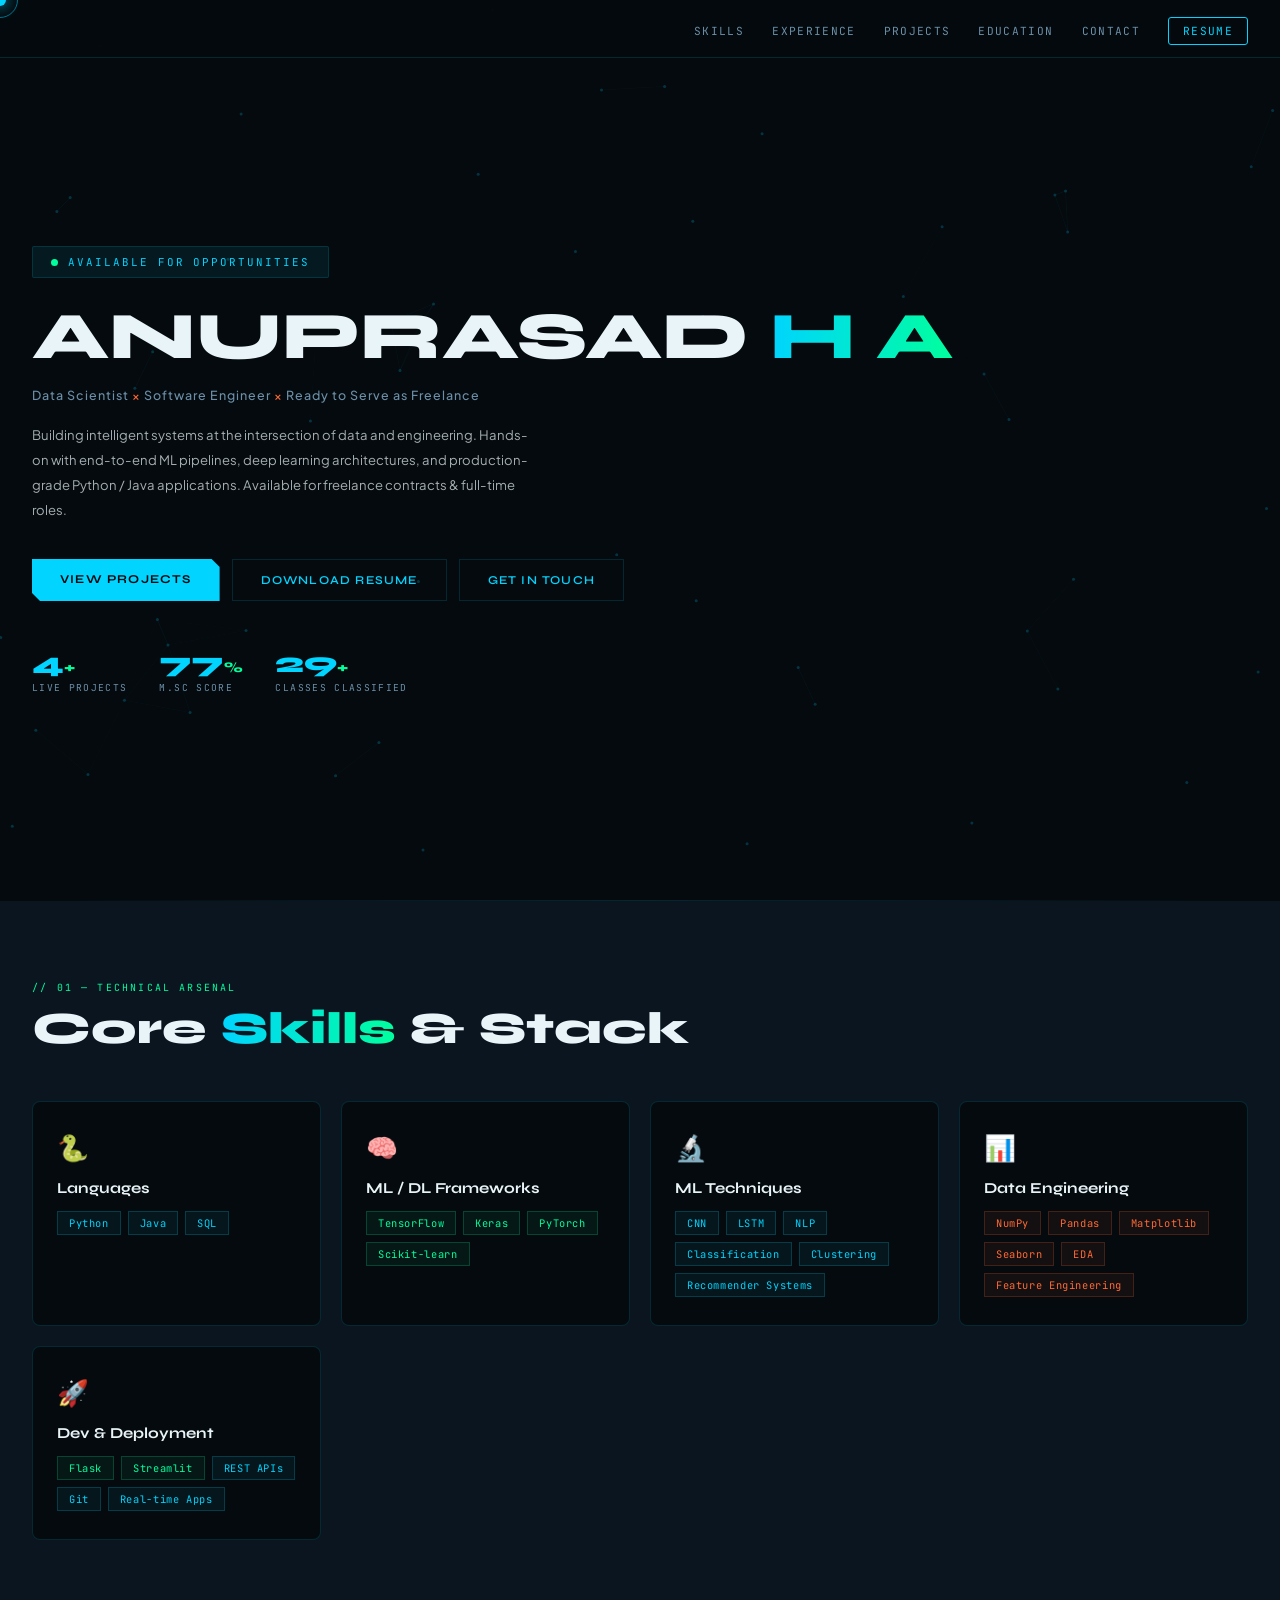
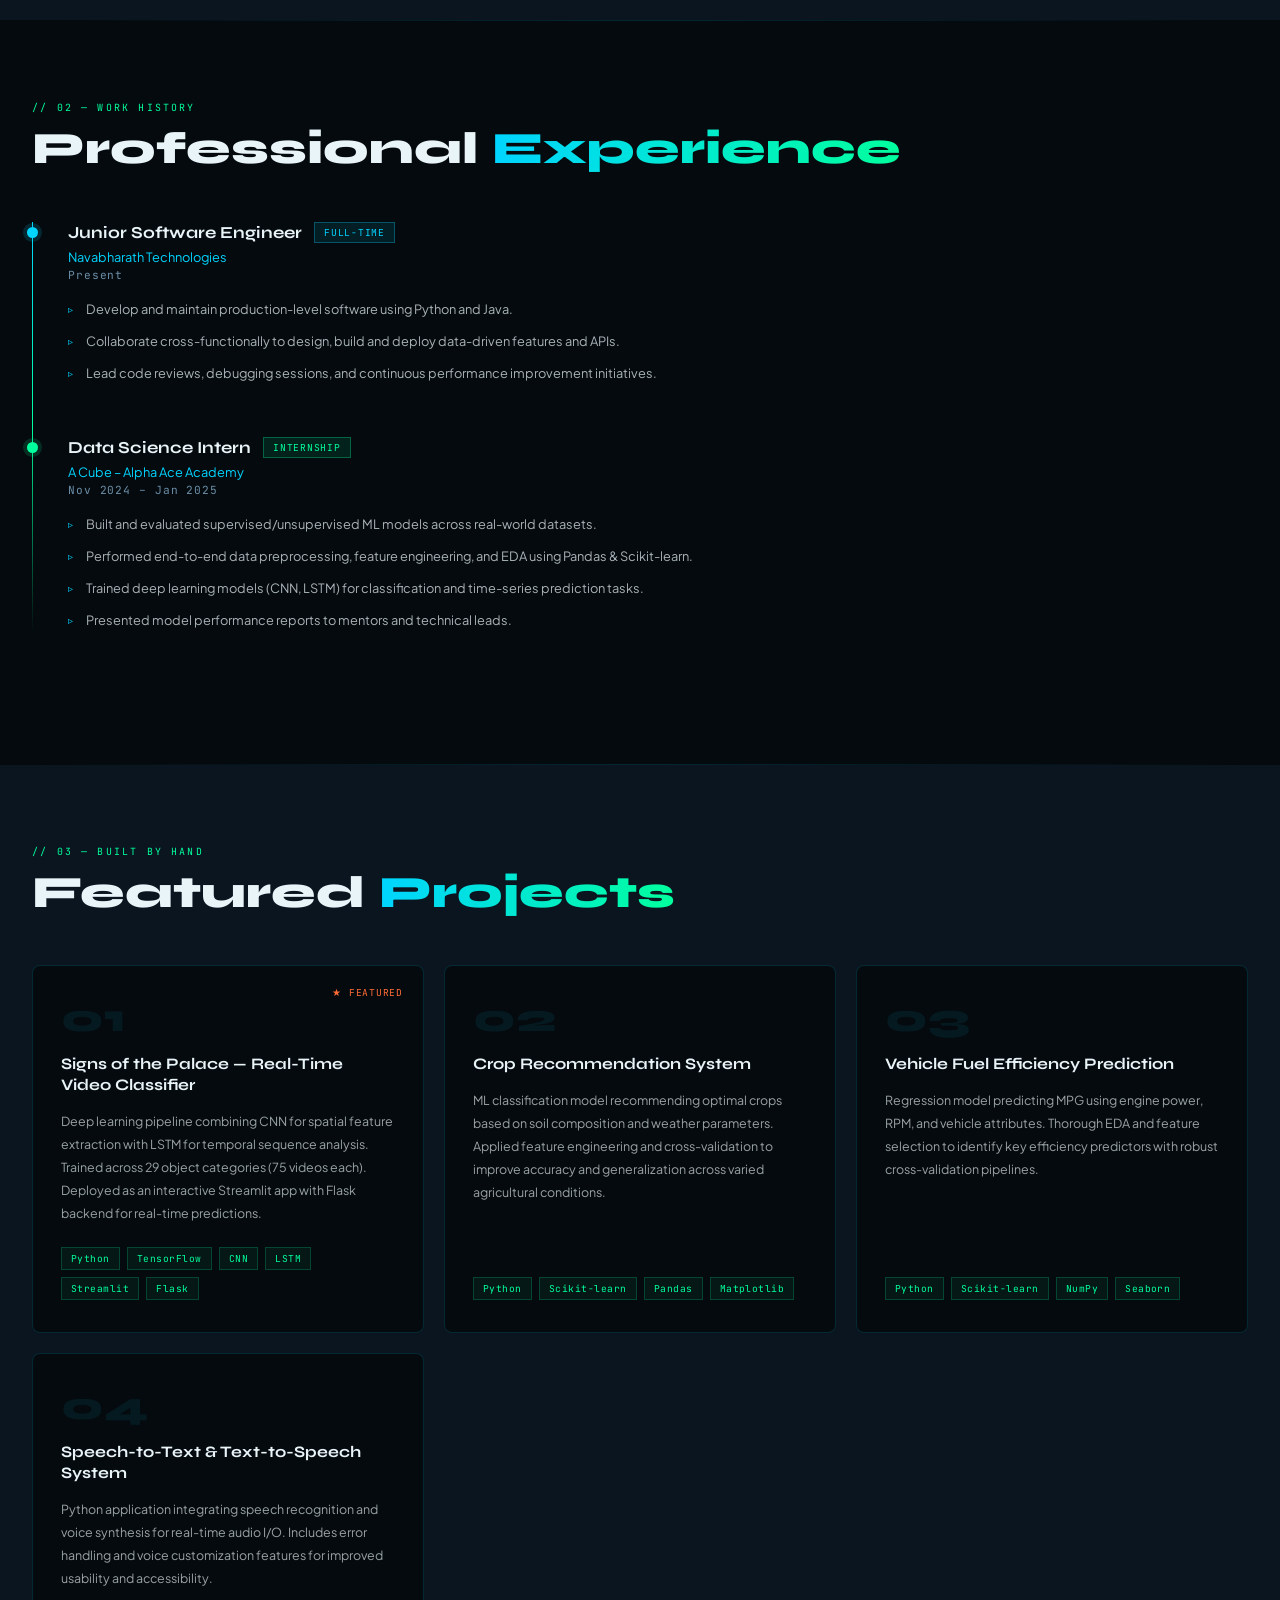
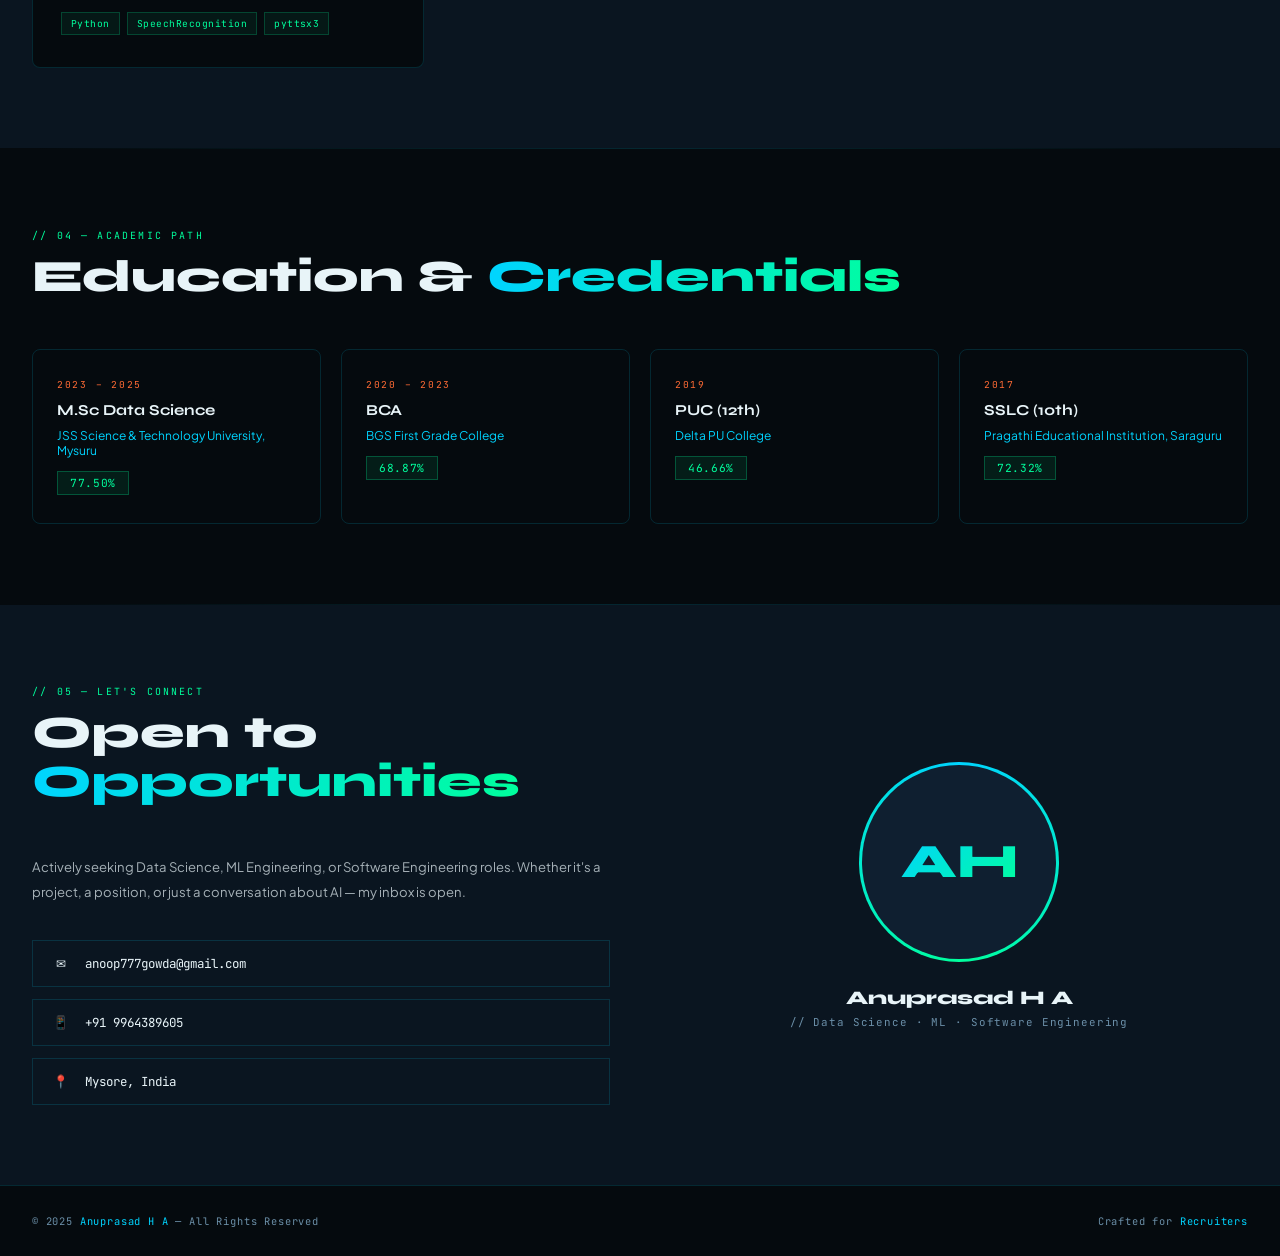
==== commit 6343c0bc: "Update index.html" ====
--- a/index.html
+++ b/index.html
@@ -1,802 +1,1487 @@
 <!DOCTYPE html>
 <html lang="en">
+
 <head>
-<meta charset="UTF-8">
-<meta name="viewport" content="width=device-width, initial-scale=1.0">
-<title>Anuprasad H A — Data Science & AI Engineer</title>
-<style>
-@import url('https://fonts.googleapis.com/css2?family=Syne:wght@400;600;700;800&family=JetBrains+Mono:wght@300;400;500&display=swap');
-
-/* Fallback font stack if Google Fonts fails */
-:root {
-  --font-display: 'Syne', 'Segoe UI', Arial, sans-serif;
-  --font-mono: 'JetBrains Mono', 'Courier New', monospace;
-  --bg: #050a0e;
-  --surface: #0a1520;
-  --surface2: #0f1f30;
-  --accent: #00d4ff;
-  --accent2: #00ff9d;
-  --accent3: #ff6b35;
-  --text: #e8f4f8;
-  --muted: #6b8fa8;
-  --border: rgba(0, 212, 255, 0.15);
-  --glow: 0 0 20px rgba(0, 212, 255, 0.3);
-  --glow2: 0 0 20px rgba(0, 255, 157, 0.3);
-}
-
-*, *::before, *::after { box-sizing: border-box; margin: 0; padding: 0; }
-html { scroll-behavior: smooth; }
-
-body {
-  background: var(--bg);
-  color: var(--text);
-  font-family: var(--font-mono);
-  overflow-x: hidden;
-}
-
-/* Hide cursor on touch devices */
-@media (pointer: fine) {
-  body { cursor: none; }
-  .cursor, .cursor-ring { display: block; }
-}
-@media (pointer: coarse) {
-  body { cursor: auto; }
-  .cursor, .cursor-ring { display: none; }
-}
-
-.cursor {
-  width: 12px; height: 12px;
-  background: var(--accent); border-radius: 50%;
-  position: fixed; top: 0; left: 0;
-  pointer-events: none; z-index: 9999;
-  transform: translate(-50%,-50%);
-  box-shadow: 0 0 15px var(--accent);
-}
-.cursor-ring {
-  width: 36px; height: 36px;
-  border: 1px solid rgba(0,212,255,0.5); border-radius: 50%;
-  position: fixed; top: 0; left: 0;
-  pointer-events: none; z-index: 9998;
-  transform: translate(-50%,-50%);
-  transition: left 0.08s ease-out, top 0.08s ease-out;
-}
-
-#bg-canvas {
-  position: fixed; top: 0; left: 0;
-  width: 100%; height: 100%;
-  z-index: 0; opacity: 0.35;
-  pointer-events: none;
-}
-
-main { position: relative; z-index: 2; }
-
-/* NAV */
-nav {
-  position: fixed; top: 0; left: 0; right: 0; z-index: 100;
-  padding: 18px 32px;
-  display: flex; justify-content: space-between; align-items: center;
-  background: rgba(5,10,14,0.92);
-  backdrop-filter: blur(12px);
-  border-bottom: 1px solid var(--border);
-}
-.nav-logo {
-  font-family: var(--font-display);
-  font-weight: 800; font-size: 1rem;
-  color: var(--accent); letter-spacing: 0.15em; text-transform: uppercase;
-}
-.nav-logo span { color: var(--accent2); }
-.nav-links { display: flex; gap: 28px; list-style: none; }
-.nav-links a {
-  color: var(--muted); text-decoration: none;
-  font-size: 0.7rem; letter-spacing: 0.12em; text-transform: uppercase;
-  transition: color 0.2s;
-}
-.nav-links a:hover { color: var(--accent); }
-
-/* HERO */
-.hero {
-  min-height: 100vh;
-  padding: 100px 32px 80px;
-  display: flex; flex-direction: column; justify-content: center;
-  position: relative;
-}
-.hero-inner { max-width: 680px; }
-
-.hero-tag {
-  display: inline-flex; align-items: center; gap: 10px;
-  background: rgba(0,212,255,0.08);
-  border: 1px solid var(--border);
-  padding: 8px 18px; border-radius: 2px;
-  font-size: 0.68rem; letter-spacing: 0.18em; text-transform: uppercase;
-  color: var(--accent); margin-bottom: 28px;
-}
-.hero-tag-dot {
-  width: 7px; height: 7px;
-  background: var(--accent2); border-radius: 50%;
-  animation: pulse 2s infinite;
-}
-@keyframes pulse {
-  0%,100% { box-shadow: 0 0 0 0 rgba(0,255,157,0.5); }
-  50% { box-shadow: 0 0 0 7px rgba(0,255,157,0); }
-}
-
-.hero-name {
-  font-family: var(--font-display);
-  font-size: clamp(2.8rem, 10vw, 6rem);
-  font-weight: 800; line-height: 0.92;
-  margin-bottom: 20px;
-}
-.hero-name .line1 { display: block; color: var(--text); }
-.hero-name .line2 {
-  display: block;
-  background: linear-gradient(90deg, var(--accent), var(--accent2));
-  -webkit-background-clip: text; -webkit-text-fill-color: transparent;
-  background-clip: text;
-}
-
-.hero-role {
-  font-size: 0.78rem; letter-spacing: 0.08em;
-  color: var(--muted); margin-bottom: 20px;
-}
-.hero-role span { color: var(--accent3); }
-
-.hero-desc {
-  font-size: 0.82rem; line-height: 1.9;
-  color: rgba(232,244,248,0.7);
-  max-width: 500px; margin-bottom: 36px;
-}
-
-.hero-cta { display: flex; gap: 12px; flex-wrap: wrap; margin-bottom: 48px; }
-
-.btn-primary {
-  padding: 13px 28px;
-  background: var(--accent); color: var(--bg);
-  font-family: var(--font-display); font-weight: 700; font-size: 0.75rem;
-  letter-spacing: 0.1em; text-transform: uppercase;
-  border: none; cursor: pointer; text-decoration: none;
-  display: inline-block; transition: all 0.3s;
-  clip-path: polygon(0 0, calc(100% - 8px) 0, 100% 8px, 100% 100%, 8px 100%, 0 calc(100% - 8px));
-}
-.btn-primary:hover { background: var(--accent2); box-shadow: var(--glow2); }
-
-.btn-secondary {
-  padding: 13px 28px;
-  background: transparent; color: var(--accent);
-  font-family: var(--font-display); font-weight: 600; font-size: 0.75rem;
-  letter-spacing: 0.1em; text-transform: uppercase;
-  border: 1px solid var(--border); cursor: pointer; text-decoration: none;
-  display: inline-block; transition: all 0.3s;
-}
-.btn-secondary:hover { border-color: var(--accent); background: rgba(0,212,255,0.06); }
-
-.hero-stats {
-  display: flex; gap: 32px; flex-wrap: wrap;
-}
-.stat-num {
-  font-family: var(--font-display); font-size: 1.8rem; font-weight: 800;
-  color: var(--accent); line-height: 1;
-}
-.stat-num sub { font-size: 0.9rem; color: var(--accent2); vertical-align: baseline; }
-.stat-label { font-size: 0.6rem; letter-spacing: 0.14em; color: var(--muted); text-transform: uppercase; margin-top: 3px; }
-
-/* SECTION COMMON */
-section { padding: 80px 32px; position: relative; }
-
-.section-tag {
-  font-size: 0.62rem; letter-spacing: 0.22em; text-transform: uppercase;
-  color: var(--accent2); margin-bottom: 10px;
-}
-.section-title {
-  font-family: var(--font-display);
-  font-size: clamp(1.8rem, 5vw, 2.8rem); font-weight: 800;
-  line-height: 1.1; margin-bottom: 48px;
-}
-.section-title em {
-  font-style: normal;
-  background: linear-gradient(90deg, var(--accent), var(--accent2));
-  -webkit-background-clip: text; -webkit-text-fill-color: transparent;
-  background-clip: text;
-}
-
-.divider {
-  height: 1px; margin: 0 32px;
-  background: linear-gradient(90deg, transparent, var(--border), transparent);
-}
-
-/* SKILLS */
-.skills-section { background: var(--surface); }
-.skills-grid {
-  display: grid;
-  grid-template-columns: repeat(auto-fit, minmax(260px, 1fr));
-  gap: 2px;
-}
-.skill-card {
-  background: var(--bg); padding: 28px 24px;
-  border: 1px solid var(--border);
-  transition: all 0.35s; position: relative; overflow: hidden;
-}
-.skill-card::before {
-  content: ''; position: absolute; top: 0; left: 0; right: 0; height: 2px;
-  background: linear-gradient(90deg, var(--accent), var(--accent2));
-  transform: scaleX(0); transform-origin: left; transition: transform 0.35s;
-}
-.skill-card:hover { background: var(--surface2); border-color: rgba(0,212,255,0.4); transform: translateY(-3px); }
-.skill-card:hover::before { transform: scaleX(1); }
-.skill-icon { font-size: 1.6rem; margin-bottom: 16px; display: block; }
-.skill-cat {
-  font-family: var(--font-display); font-weight: 700; font-size: 0.95rem;
-  color: var(--text); margin-bottom: 14px;
-}
-.skill-tags { display: flex; flex-wrap: wrap; gap: 7px; }
-.skill-tag {
-  padding: 4px 11px;
-  background: rgba(0,212,255,0.06); border: 1px solid rgba(0,212,255,0.2);
-  font-size: 0.65rem; color: var(--accent); letter-spacing: 0.06em;
-}
-.skill-tag.g { background: rgba(0,255,157,0.06); border-color: rgba(0,255,157,0.2); color: var(--accent2); }
-.skill-tag.o { background: rgba(255,107,53,0.06); border-color: rgba(255,107,53,0.2); color: var(--accent3); }
-
-/* EXPERIENCE */
-.exp-section {}
-.timeline { position: relative; padding-left: 36px; }
-.timeline::before {
-  content: ''; position: absolute; left: 0; top: 0; bottom: 0; width: 1px;
-  background: linear-gradient(to bottom, var(--accent), var(--accent2), transparent);
-}
-.exp-item { margin-bottom: 52px; position: relative; }
-.exp-item::before {
-  content: ''; position: absolute; left: -41px; top: 5px;
-  width: 11px; height: 11px; background: var(--accent); border-radius: 50%;
-  box-shadow: 0 0 0 4px rgba(0,212,255,0.15);
-}
-.exp-item:nth-child(2)::before { background: var(--accent2); box-shadow: 0 0 0 4px rgba(0,255,157,0.15); }
-.exp-meta { display: flex; align-items: center; gap: 12px; flex-wrap: wrap; margin-bottom: 6px; }
-.exp-title { font-family: var(--font-display); font-size: 1.05rem; font-weight: 700; }
-.exp-badge {
-  padding: 3px 9px;
-  background: rgba(0,212,255,0.1); border: 1px solid rgba(0,212,255,0.3);
-  font-size: 0.6rem; color: var(--accent); letter-spacing: 0.08em; text-transform: uppercase;
-}
-.exp-badge.intern { background: rgba(0,255,157,0.1); border-color: rgba(0,255,157,0.3); color: var(--accent2); }
-.exp-company { color: var(--accent); font-size: 0.8rem; margin-bottom: 3px; }
-.exp-period { color: var(--muted); font-size: 0.7rem; letter-spacing: 0.08em; margin-bottom: 16px; }
-.exp-bullets { list-style: none; display: flex; flex-direction: column; gap: 9px; }
-.exp-bullets li {
-  font-size: 0.8rem; line-height: 1.8;
-  color: rgba(232,244,248,0.72); padding-left: 18px; position: relative;
-}
-.exp-bullets li::before { content: '▹'; position: absolute; left: 0; color: var(--accent); font-size: 0.65rem; top: 2px; }
-
-/* PROJECTS */
-.projects-section { background: var(--surface); }
-.projects-grid {
-  display: grid;
-  grid-template-columns: repeat(auto-fit, minmax(300px, 1fr));
-  gap: 2px;
-}
-.project-card {
-  background: var(--bg); border: 1px solid var(--border);
-  padding: 32px 28px; position: relative; overflow: hidden;
-  transition: all 0.35s; display: flex; flex-direction: column;
-}
-.project-card::after {
-  content: ''; position: absolute; bottom: 0; left: 0; right: 0; height: 2px;
-  background: linear-gradient(90deg, var(--accent2), var(--accent));
-  transform: scaleX(0); transform-origin: left; transition: transform 0.35s;
-}
-.project-card:hover { border-color: rgba(0,212,255,0.35); transform: translateY(-3px); }
-.project-card:hover::after { transform: scaleX(1); }
-.project-num {
-  font-family: var(--font-display); font-size: 2.5rem; font-weight: 800;
-  color: rgba(0,212,255,0.08); line-height: 1; margin-bottom: 16px;
-}
-.project-name {
-  font-family: var(--font-display); font-size: 1rem; font-weight: 700;
-  color: var(--text); margin-bottom: 14px; line-height: 1.3;
-}
-.project-desc {
-  font-size: 0.78rem; line-height: 1.85;
-  color: rgba(232,244,248,0.65); margin-bottom: 22px; flex: 1;
-}
-.project-tech { display: flex; flex-wrap: wrap; gap: 7px; }
-.tech-pill {
-  padding: 4px 9px;
-  background: rgba(0,255,157,0.06); border: 1px solid rgba(0,255,157,0.2);
-  font-size: 0.6rem; color: var(--accent2); letter-spacing: 0.05em;
-}
-.project-star {
-  position: absolute; top: 20px; right: 20px;
-  font-size: 0.6rem; color: var(--accent3); letter-spacing: 0.08em;
-}
-
-/* EDUCATION */
-.edu-grid {
-  display: grid; grid-template-columns: repeat(auto-fit, minmax(240px, 1fr)); gap: 2px;
-}
-.edu-card {
-  border: 1px solid var(--border); padding: 28px 24px;
-  transition: all 0.3s;
-}
-.edu-card:hover { border-color: rgba(0,212,255,0.4); background: var(--surface2); }
-.edu-year { font-size: 0.6rem; letter-spacing: 0.18em; color: var(--accent3); text-transform: uppercase; margin-bottom: 10px; }
-.edu-degree { font-family: var(--font-display); font-size: 0.95rem; font-weight: 700; margin-bottom: 7px; line-height: 1.3; }
-.edu-institute { font-size: 0.75rem; color: var(--accent); margin-bottom: 12px; }
-.edu-score {
-  display: inline-block; padding: 4px 12px;
-  background: rgba(0,255,157,0.08); border: 1px solid rgba(0,255,157,0.25);
-  font-size: 0.7rem; color: var(--accent2); letter-spacing: 0.06em;
-}
-
-/* CONTACT */
-.contact-section { background: var(--surface); }
-.contact-grid {
-  display: grid; grid-template-columns: 1fr 1fr;
-  gap: 60px; align-items: center;
-}
-.contact-intro {
-  font-size: 0.82rem; line-height: 1.9;
-  color: rgba(232,244,248,0.7); margin-bottom: 36px;
-}
-.contact-links { display: flex; flex-direction: column; gap: 12px; }
-.contact-link {
-  display: flex; align-items: center; gap: 14px;
-  text-decoration: none; color: var(--text);
-  font-size: 0.78rem; padding: 14px 18px;
-  border: 1px solid var(--border); transition: all 0.3s;
-}
-.contact-link:hover { border-color: var(--accent); color: var(--accent); background: rgba(0,212,255,0.05); transform: translateX(6px); }
-.contact-link-icon { width: 20px; text-align: center; }
-.avatar-wrap { text-align: center; }
-.avatar-ring {
-  width: 200px; height: 200px; margin: 0 auto 24px;
-  border-radius: 50%;
-  background: conic-gradient(var(--accent), var(--accent2), var(--accent));
-  padding: 3px; animation: spinSlow 8s linear infinite;
-}
-@keyframes spinSlow { to { transform: rotate(360deg); } }
-.avatar-inner {
-  width: 100%; height: 100%; border-radius: 50%;
-  background: var(--surface2);
-  display: flex; align-items: center; justify-content: center;
-  animation: spinSlow 8s linear infinite reverse;
-}
-.avatar-initials {
-  font-family: var(--font-display); font-size: 3rem; font-weight: 800;
-  background: linear-gradient(135deg, var(--accent), var(--accent2));
-  -webkit-background-clip: text; -webkit-text-fill-color: transparent;
-  background-clip: text;
-}
-.contact-name { font-family: var(--font-display); font-size: 1.2rem; font-weight: 800; margin-bottom: 6px; }
-.contact-tagline { font-size: 0.68rem; color: var(--muted); letter-spacing: 0.08em; }
-
-/* FOOTER */
-footer {
-  padding: 28px 32px;
-  display: flex; justify-content: space-between; align-items: center; flex-wrap: wrap; gap: 8px;
-  border-top: 1px solid var(--border);
-  font-size: 0.65rem; color: var(--muted); letter-spacing: 0.08em;
-}
-footer span { color: var(--accent); }
-
-/* REVEAL */
-.reveal { opacity: 0; transform: translateY(24px); transition: opacity 0.65s ease, transform 0.65s ease; }
-.reveal.visible { opacity: 1; transform: translateY(0); }
-
-/* ===================== MOBILE ===================== */
-@media (max-width: 768px) {
-  nav { padding: 14px 20px; }
-  .nav-links { display: none; }
-
-  section { padding: 64px 20px; }
-  .divider { margin: 0 20px; }
-
-  .hero { padding: 90px 20px 60px; min-height: 100svh; }
-  .hero-name { font-size: clamp(2.4rem, 12vw, 3.8rem); }
-
-  .skills-grid { grid-template-columns: 1fr; }
-  .projects-grid { grid-template-columns: 1fr; }
-  .edu-grid { grid-template-columns: 1fr 1fr; }
-
-  .contact-grid { grid-template-columns: 1fr; }
-  .avatar-wrap { order: -1; }
-  .avatar-ring { width: 140px; height: 140px; }
-  .avatar-initials { font-size: 2.2rem; }
-
-  footer { padding: 20px; flex-direction: column; text-align: center; }
-}
-
-@media (max-width: 480px) {
-  .edu-grid { grid-template-columns: 1fr; }
-  .hero-name { font-size: clamp(2.2rem, 14vw, 3.2rem); }
-}
-</style>
+  <meta charset="UTF-8">
+  <meta name="viewport" content="width=device-width, initial-scale=1.0">
+  <title>Anuprasad H A — Data Science & AI Engineer</title>
+  <style>
+    @import url('https://fonts.googleapis.com/css2?family=Syne:wght@700;800&family=Plus+Jakarta+Sans:wght@300;400;500;600;700;800&family=JetBrains+Mono:wght@300;400;500&display=swap');
+
+    /* Fallback font stack if Google Fonts fails */
+    :root {
+      --font-display: 'Syne', 'Segoe UI', Arial, sans-serif;
+      --font-sans: 'Plus Jakarta Sans', -apple-system, BlinkMacSystemFont, 'Segoe UI', Roboto, sans-serif;
+      --font-mono: 'JetBrains Mono', 'Courier New', monospace;
+      --bg: #050a0e;
+      --surface: #0a1520;
+      --surface2: #0f1f30;
+      --accent: #00d4ff;
+      --accent2: #00ff9d;
+      --accent3: #ff6b35;
+      --text: #e8f4f8;
+      --muted: #6b8fa8;
+      --border: rgba(0, 212, 255, 0.15);
+      --glow: 0 0 20px rgba(0, 212, 255, 0.3);
+      --glow2: 0 0 20px rgba(0, 255, 157, 0.3);
+    }
+
+    *,
+    *::before,
+    *::after {
+      box-sizing: border-box;
+      margin: 0;
+      padding: 0;
+    }
+
+    html {
+      scroll-behavior: smooth;
+      overflow-x: hidden;
+      width: 100%;
+    }
+
+    body {
+      background: var(--bg);
+      color: var(--text);
+      font-family: var(--font-sans);
+      overflow-x: hidden;
+      width: 100%;
+    }
+
+    /* Hide cursor on touch devices */
+    @media (pointer: fine) {
+      body {
+        cursor: none;
+      }
+
+      .cursor,
+      .cursor-ring {
+        display: block;
+      }
+    }
+
+    @media (pointer: coarse) {
+      body {
+        cursor: auto;
+      }
+
+      .cursor,
+      .cursor-ring {
+        display: none;
+      }
+    }
+
+    .cursor {
+      width: 12px;
+      height: 12px;
+      background: var(--accent);
+      border-radius: 50%;
+      position: fixed;
+      top: 0;
+      left: 0;
+      pointer-events: none;
+      z-index: 9999;
+      transform: translate3d(-100px, -100px, 0) translate(-50%, -50%);
+      box-shadow: 0 0 15px var(--accent);
+      will-change: transform;
+    }
+
+    .cursor-ring {
+      width: 36px;
+      height: 36px;
+      border: 1px solid rgba(0, 212, 255, 0.5);
+      border-radius: 50%;
+      position: fixed;
+      top: 0;
+      left: 0;
+      pointer-events: none;
+      z-index: 9998;
+      transform: translate3d(-100px, -100px, 0) translate(-50%, -50%);
+      will-change: transform;
+    }
+
+    #bg-canvas {
+      position: fixed;
+      top: 0;
+      left: 0;
+      width: 100%;
+      height: 100%;
+      z-index: 0;
+      opacity: 0.35;
+      pointer-events: none;
+    }
+
+    main {
+      position: relative;
+      z-index: 2;
+    }
+
+    /* NAV */
+    nav {
+      position: fixed;
+      top: 0;
+      left: 0;
+      right: 0;
+      z-index: 100;
+      padding: 18px 32px;
+      display: flex;
+      justify-content: flex-end;
+      align-items: center;
+      background: rgba(5, 10, 14, 0.92);
+      backdrop-filter: blur(12px);
+      -webkit-backdrop-filter: blur(12px);
+      border-bottom: 1px solid var(--border);
+    }
+
+    .nav-logo {
+      font-family: var(--font-display);
+      font-weight: 800;
+      font-size: 1rem;
+      color: var(--accent);
+      letter-spacing: 0.15em;
+      text-transform: uppercase;
+    }
+
+    .nav-logo span {
+      color: var(--accent2);
+    }
+
+    .nav-links {
+      display: flex;
+      gap: 28px;
+      list-style: none;
+      align-items: center;
+    }
+
+    .nav-links a {
+      font-family: var(--font-mono);
+      color: var(--muted);
+      text-decoration: none;
+      font-size: 0.7rem;
+      letter-spacing: 0.12em;
+      text-transform: uppercase;
+      transition: color 0.2s;
+    }
+
+    .nav-links a:hover {
+      color: var(--accent);
+    }
+
+    .nav-links .nav-resume {
+      padding: 6px 14px;
+      border: 1px solid var(--accent);
+      border-radius: 3px;
+      color: var(--accent);
+      transition: all 0.3s ease;
+    }
+
+    .nav-links .nav-resume:hover {
+      background: rgba(0, 212, 255, 0.1);
+      box-shadow: 0 0 10px rgba(0, 212, 255, 0.3);
+      color: var(--accent2);
+      border-color: var(--accent2);
+    }
+
+    /* Hamburger Menu Toggle */
+    .nav-toggle {
+      display: none;
+      background: transparent;
+      border: none;
+      cursor: pointer;
+      padding: 4px;
+      z-index: 101;
+    }
+
+    .nav-toggle-box {
+      width: 24px;
+      height: 18px;
+      display: flex;
+      flex-direction: column;
+      justify-content: space-between;
+      position: relative;
+    }
+
+    .nav-toggle-box span {
+      display: block;
+      width: 24px;
+      height: 2px;
+      background-color: var(--text);
+      transition: transform 0.3s ease, opacity 0.3s ease, background-color 0.3s ease;
+    }
+
+    .nav-toggle.active span:nth-child(1) {
+      transform: translateY(8px) rotate(45deg);
+      background-color: var(--accent);
+    }
+
+    .nav-toggle.active span:nth-child(2) {
+      opacity: 0;
+    }
+
+    .nav-toggle.active span:nth-child(3) {
+      transform: translateY(-8px) rotate(-45deg);
+      background-color: var(--accent);
+    }
+
+    body.no-scroll {
+      overflow: hidden;
+    }
+
+    /* HERO */
+    .hero {
+      min-height: 100vh;
+      padding: 120px 32px 80px;
+      display: flex;
+      flex-direction: column;
+      justify-content: center;
+      position: relative;
+    }
+
+    .hero-inner {
+      max-width: 680px;
+      width: 100%;
+    }
+
+    .hero-tag {
+      font-family: var(--font-mono);
+      display: inline-flex;
+      align-items: center;
+      gap: 10px;
+      background: rgba(0, 212, 255, 0.08);
+      border: 1px solid var(--border);
+      padding: 8px 18px;
+      border-radius: 2px;
+      font-size: 0.68rem;
+      letter-spacing: 0.18em;
+      text-transform: uppercase;
+      color: var(--accent);
+      margin-bottom: 28px;
+    }
+
+    .hero-tag-dot {
+      width: 7px;
+      height: 7px;
+      background: var(--accent2);
+      border-radius: 50%;
+      animation: pulse 2s infinite;
+    }
+
+    @keyframes pulse {
+
+      0%,
+      100% {
+        box-shadow: 0 0 0 0 rgba(0, 255, 157, 0.5);
+      }
+
+      50% {
+        box-shadow: 0 0 0 7px rgba(0, 255, 157, 0);
+      }
+    }
+
+    .hero-name {
+      font-family: var(--font-display);
+      font-size: clamp(1.3rem, 5.2vw, 4.5rem);
+      font-weight: 800;
+      line-height: 0.92;
+      margin-bottom: 20px;
+      white-space: nowrap;
+    }
+
+    .hero-name span {
+      background: linear-gradient(90deg, var(--accent), var(--accent2));
+      -webkit-background-clip: text;
+      -webkit-text-fill-color: transparent;
+      background-clip: text;
+    }
+
+    .hero-role {
+      font-weight: 500;
+      font-size: 0.78rem;
+      letter-spacing: 0.08em;
+      color: var(--muted);
+      margin-bottom: 20px;
+    }
+
+    .hero-role span {
+      color: var(--accent3);
+    }
+
+    .hero-desc {
+      font-size: 0.82rem;
+      line-height: 1.9;
+      color: rgba(232, 244, 248, 0.7);
+      max-width: 500px;
+      margin-bottom: 36px;
+      width: 100%;
+    }
+
+    .hero-cta {
+      display: flex;
+      gap: 12px;
+      flex-wrap: wrap;
+      margin-bottom: 48px;
+    }
+
+    .btn-primary {
+      padding: 13px 28px;
+      background: var(--accent);
+      color: var(--bg);
+      font-family: var(--font-display);
+      font-weight: 700;
+      font-size: 0.75rem;
+      letter-spacing: 0.1em;
+      text-transform: uppercase;
+      border: none;
+      cursor: pointer;
+      text-decoration: none;
+      display: inline-block;
+      transition: all 0.3s;
+      clip-path: polygon(0 0, calc(100% - 8px) 0, 100% 8px, 100% 100%, 8px 100%, 0 calc(100% - 8px));
+    }
+
+    .btn-primary:hover {
+      background: var(--accent2);
+      box-shadow: var(--glow2);
+    }
+
+    .btn-secondary {
+      padding: 13px 28px;
+      background: transparent;
+      color: var(--accent);
+      font-family: var(--font-display);
+      font-weight: 600;
+      font-size: 0.75rem;
+      letter-spacing: 0.1em;
+      text-transform: uppercase;
+      border: 1px solid var(--border);
+      cursor: pointer;
+      text-decoration: none;
+      display: inline-block;
+      transition: all 0.3s;
+    }
+
+    .btn-secondary:hover {
+      border-color: var(--accent);
+      background: rgba(0, 212, 255, 0.06);
+    }
+
+    .hero-stats {
+      display: flex;
+      gap: 32px;
+      flex-wrap: wrap;
+    }
+
+    .stat-num {
+      font-family: var(--font-display);
+      font-size: 1.8rem;
+      font-weight: 800;
+      color: var(--accent);
+      line-height: 1;
+    }
+
+    .stat-num sub {
+      font-size: 0.9rem;
+      color: var(--accent2);
+      vertical-align: baseline;
+    }
+
+    .stat-label {
+      font-family: var(--font-mono);
+      font-size: 0.6rem;
+      letter-spacing: 0.14em;
+      color: var(--muted);
+      text-transform: uppercase;
+      margin-top: 3px;
+    }
+
+    /* SECTION COMMON */
+    section {
+      padding: 80px 32px;
+      position: relative;
+    }
+
+    .section-tag {
+      font-family: var(--font-mono);
+      font-size: 0.62rem;
+      letter-spacing: 0.22em;
+      text-transform: uppercase;
+      color: var(--accent2);
+      margin-bottom: 10px;
+    }
+
+    .section-title {
+      font-family: var(--font-display);
+      font-size: clamp(1.8rem, 5vw, 2.8rem);
+      font-weight: 800;
+      line-height: 1.1;
+      margin-bottom: 48px;
+    }
+
+    .section-title em {
+      font-style: normal;
+      background: linear-gradient(90deg, var(--accent), var(--accent2));
+      -webkit-background-clip: text;
+      -webkit-text-fill-color: transparent;
+      background-clip: text;
+    }
+
+    .divider {
+      height: 1px;
+      margin: 0 32px;
+      background: linear-gradient(90deg, transparent, var(--border), transparent);
+    }
+
+    /* SKILLS */
+    .skills-section {
+      background: var(--surface);
+    }
+
+    .skills-grid {
+      display: grid;
+      grid-template-columns: repeat(auto-fit, minmax(260px, 1fr));
+      gap: 20px;
+    }
+
+    .skill-card {
+      background: var(--bg);
+      padding: 28px 24px;
+      border: 1px solid var(--border);
+      border-radius: 8px;
+      transition: all 0.35s;
+      position: relative;
+      overflow: hidden;
+    }
+
+    .skill-card::before {
+      content: '';
+      position: absolute;
+      top: 0;
+      left: 0;
+      right: 0;
+      height: 2px;
+      background: linear-gradient(90deg, var(--accent), var(--accent2));
+      transform: scaleX(0);
+      transform-origin: left;
+      transition: transform 0.35s;
+    }
+
+    .skill-card:hover {
+      background: var(--surface2);
+      border-color: rgba(0, 212, 255, 0.4);
+      transform: translateY(-3px);
+    }
+
+    .skill-card:hover::before {
+      transform: scaleX(1);
+    }
+
+    .skill-icon {
+      font-size: 1.6rem;
+      margin-bottom: 16px;
+      display: block;
+    }
+
+    .skill-cat {
+      font-family: var(--font-display);
+      font-weight: 700;
+      font-size: 0.95rem;
+      color: var(--text);
+      margin-bottom: 14px;
+    }
+
+    .skill-tags {
+      display: flex;
+      flex-wrap: wrap;
+      gap: 7px;
+    }
+
+    .skill-tag {
+      font-family: var(--font-mono);
+      padding: 4px 11px;
+      background: rgba(0, 212, 255, 0.06);
+      border: 1px solid rgba(0, 212, 255, 0.2);
+      font-size: 0.65rem;
+      color: var(--accent);
+      letter-spacing: 0.06em;
+    }
+
+    .skill-tag.g {
+      background: rgba(0, 255, 157, 0.06);
+      border-color: rgba(0, 255, 157, 0.2);
+      color: var(--accent2);
+    }
+
+    .skill-tag.o {
+      background: rgba(255, 107, 53, 0.06);
+      border-color: rgba(255, 107, 53, 0.2);
+      color: var(--accent3);
+    }
+
+    /* EXPERIENCE */
+    .exp-section {}
+
+    .timeline {
+      position: relative;
+      padding-left: 36px;
+    }
+
+    .timeline::before {
+      content: '';
+      position: absolute;
+      left: 0;
+      top: 0;
+      bottom: 0;
+      width: 1px;
+      background: linear-gradient(to bottom, var(--accent), var(--accent2), transparent);
+    }
+
+    .exp-item {
+      margin-bottom: 52px;
+      position: relative;
+    }
+
+    .exp-item::before {
+      content: '';
+      position: absolute;
+      left: -41px;
+      top: 5px;
+      width: 11px;
+      height: 11px;
+      background: var(--accent);
+      border-radius: 50%;
+      box-shadow: 0 0 0 4px rgba(0, 212, 255, 0.15);
+    }
+
+    .exp-item:nth-child(2)::before {
+      background: var(--accent2);
+      box-shadow: 0 0 0 4px rgba(0, 255, 157, 0.15);
+    }
+
+    .exp-meta {
+      display: flex;
+      align-items: center;
+      gap: 12px;
+      flex-wrap: wrap;
+      margin-bottom: 6px;
+    }
+
+    .exp-title {
+      font-family: var(--font-display);
+      font-size: 1.05rem;
+      font-weight: 700;
+    }
+
+    .exp-badge {
+      font-family: var(--font-mono);
+      padding: 3px 9px;
+      background: rgba(0, 212, 255, 0.1);
+      border: 1px solid rgba(0, 212, 255, 0.3);
+      font-size: 0.6rem;
+      color: var(--accent);
+      letter-spacing: 0.08em;
+      text-transform: uppercase;
+    }
+
+    .exp-badge.intern {
+      background: rgba(0, 255, 157, 0.1);
+      border-color: rgba(0, 255, 157, 0.3);
+      color: var(--accent2);
+    }
+
+    .exp-company {
+      color: var(--accent);
+      font-size: 0.8rem;
+      margin-bottom: 3px;
+    }
+
+    .exp-period {
+      font-family: var(--font-mono);
+      color: var(--muted);
+      font-size: 0.7rem;
+      letter-spacing: 0.08em;
+      margin-bottom: 16px;
+    }
+
+    .exp-bullets {
+      list-style: none;
+      display: flex;
+      flex-direction: column;
+      gap: 9px;
+    }
+
+    .exp-bullets li {
+      font-size: 0.8rem;
+      line-height: 1.8;
+      color: rgba(232, 244, 248, 0.72);
+      padding-left: 18px;
+      position: relative;
+    }
+
+    .exp-bullets li::before {
+      content: '▹';
+      position: absolute;
+      left: 0;
+      color: var(--accent);
+      font-size: 0.65rem;
+      top: 2px;
+    }
+
+    /* PROJECTS */
+    .projects-section {
+      background: var(--surface);
+    }
+
+    .projects-grid {
+      display: grid;
+      grid-template-columns: repeat(auto-fit, minmax(300px, 1fr));
+      gap: 20px;
+    }
+
+    .project-card {
+      background: var(--bg);
+      border: 1px solid var(--border);
+      border-radius: 8px;
+      padding: 32px 28px;
+      position: relative;
+      overflow: hidden;
+      transition: all 0.35s;
+      display: flex;
+      flex-direction: column;
+    }
+
+    .project-card::after {
+      content: '';
+      position: absolute;
+      bottom: 0;
+      left: 0;
+      right: 0;
+      height: 2px;
+      background: linear-gradient(90deg, var(--accent2), var(--accent));
+      transform: scaleX(0);
+      transform-origin: left;
+      transition: transform 0.35s;
+    }
+
+    .project-card:hover {
+      border-color: rgba(0, 212, 255, 0.35);
+      transform: translateY(-3px);
+    }
+
+    .project-card:hover::after {
+      transform: scaleX(1);
+    }
+
+    .project-num {
+      font-family: var(--font-display);
+      font-size: 2.5rem;
+      font-weight: 800;
+      color: rgba(0, 212, 255, 0.08);
+      line-height: 1;
+      margin-bottom: 16px;
+    }
+
+    .project-name {
+      font-family: var(--font-display);
+      font-size: 1rem;
+      font-weight: 700;
+      color: var(--text);
+      margin-bottom: 14px;
+      line-height: 1.3;
+    }
+
+    .project-desc {
+      font-size: 0.78rem;
+      line-height: 1.85;
+      color: rgba(232, 244, 248, 0.65);
+      margin-bottom: 22px;
+      flex: 1;
+    }
+
+    .project-tech {
+      display: flex;
+      flex-wrap: wrap;
+      gap: 7px;
+    }
+
+    .tech-pill {
+      font-family: var(--font-mono);
+      padding: 4px 9px;
+      background: rgba(0, 255, 157, 0.06);
+      border: 1px solid rgba(0, 255, 157, 0.2);
+      font-size: 0.6rem;
+      color: var(--accent2);
+      letter-spacing: 0.05em;
+    }
+
+    .project-star {
+      font-family: var(--font-mono);
+      position: absolute;
+      top: 20px;
+      right: 20px;
+      font-size: 0.6rem;
+      color: var(--accent3);
+      letter-spacing: 0.08em;
+    }
+
+    /* EDUCATION */
+    .edu-grid {
+      display: grid;
+      grid-template-columns: repeat(auto-fit, minmax(240px, 1fr));
+      gap: 20px;
+    }
+
+    .edu-card {
+      border: 1px solid var(--border);
+      padding: 28px 24px;
+      border-radius: 8px;
+      transition: all 0.3s;
+    }
+
+    .edu-card:hover {
+      border-color: rgba(0, 212, 255, 0.4);
+      background: var(--surface2);
+    }
+
+    .edu-year {
+      font-family: var(--font-mono);
+      font-size: 0.6rem;
+      letter-spacing: 0.18em;
+      color: var(--accent3);
+      text-transform: uppercase;
+      margin-bottom: 10px;
+    }
+
+    .edu-degree {
+      font-family: var(--font-display);
+      font-size: 0.95rem;
+      font-weight: 700;
+      margin-bottom: 7px;
+      line-height: 1.3;
+    }
+
+    .edu-institute {
+      font-size: 0.75rem;
+      color: var(--accent);
+      margin-bottom: 12px;
+    }
+
+    .edu-score {
+      font-family: var(--font-mono);
+      display: inline-block;
+      padding: 4px 12px;
+      background: rgba(0, 255, 157, 0.08);
+      border: 1px solid rgba(0, 255, 157, 0.25);
+      font-size: 0.7rem;
+      color: var(--accent2);
+      letter-spacing: 0.06em;
+    }
+
+    /* CONTACT */
+    .contact-section {
+      background: var(--surface);
+    }
+
+    .contact-grid {
+      display: grid;
+      grid-template-columns: 1fr 1fr;
+      gap: 60px;
+      align-items: center;
+    }
+
+    .contact-intro {
+      font-size: 0.82rem;
+      line-height: 1.9;
+      color: rgba(232, 244, 248, 0.7);
+      margin-bottom: 36px;
+    }
+
+    .contact-links {
+      display: flex;
+      flex-direction: column;
+      gap: 12px;
+    }
+
+    .contact-link {
+      font-family: var(--font-mono);
+      display: flex;
+      align-items: center;
+      gap: 14px;
+      text-decoration: none;
+      color: var(--text);
+      font-size: 0.78rem;
+      padding: 14px 18px;
+      border: 1px solid var(--border);
+      transition: all 0.3s;
+    }
+
+    .contact-link:hover {
+      border-color: var(--accent);
+      color: var(--accent);
+      background: rgba(0, 212, 255, 0.05);
+      transform: translateX(6px);
+    }
+
+    .contact-link-icon {
+      width: 20px;
+      text-align: center;
+    }
+
+    .avatar-wrap {
+      text-align: center;
+    }
+
+    .avatar-ring {
+      width: 200px;
+      height: 200px;
+      margin: 0 auto 24px;
+      border-radius: 50%;
+      background: conic-gradient(var(--accent), var(--accent2), var(--accent));
+      padding: 3px;
+      animation: spinSlow 8s linear infinite;
+    }
+
+    @keyframes spinSlow {
+      to {
+        transform: rotate(360deg);
+      }
+    }
+
+    .avatar-inner {
+      width: 100%;
+      height: 100%;
+      border-radius: 50%;
+      background: var(--surface2);
+      display: flex;
+      align-items: center;
+      justify-content: center;
+      animation: spinSlow 8s linear infinite reverse;
+    }
+
+    .avatar-initials {
+      font-family: var(--font-display);
+      font-size: 3rem;
+      font-weight: 800;
+      background: linear-gradient(135deg, var(--accent), var(--accent2));
+      -webkit-background-clip: text;
+      -webkit-text-fill-color: transparent;
+      background-clip: text;
+    }
+
+    .contact-name {
+      font-family: var(--font-display);
+      font-size: 1.2rem;
+      font-weight: 800;
+      margin-bottom: 6px;
+    }
+
+    .contact-tagline {
+      font-family: var(--font-mono);
+      font-size: 0.68rem;
+      color: var(--muted);
+      letter-spacing: 0.08em;
+    }
+
+    /* FOOTER */
+    footer {
+      font-family: var(--font-mono);
+      padding: 28px 32px;
+      display: flex;
+      justify-content: space-between;
+      align-items: center;
+      flex-wrap: wrap;
+      gap: 8px;
+      border-top: 1px solid var(--border);
+      font-size: 0.65rem;
+      color: var(--muted);
+      letter-spacing: 0.08em;
+    }
+
+    footer span {
+      color: var(--accent);
+    }
+
+    /* REVEAL */
+    .reveal {
+      opacity: 0;
+      transform: translateY(24px);
+      transition: opacity 0.65s ease, transform 0.65s ease;
+    }
+
+    .reveal.visible {
+      opacity: 1;
+      transform: translateY(0);
+    }
+
+    /* ===================== MOBILE ===================== */
+    @media (max-width: 768px) {
+      nav {
+        padding: 14px 20px;
+      }
+
+      .nav-toggle {
+        display: block;
+      }
+
+      .nav-links {
+        position: fixed;
+        top: 0;
+        right: -100%;
+        width: 280px;
+        height: 100vh;
+        background: rgba(5, 10, 14, 0.96);
+        backdrop-filter: blur(20px);
+        -webkit-backdrop-filter: blur(20px);
+        border-left: 1px solid var(--border);
+        flex-direction: column;
+        justify-content: center;
+        align-items: center;
+        gap: 36px;
+        padding: 40px;
+        transition: right 0.4s cubic-bezier(0.16, 1, 0.3, 1);
+        z-index: 100;
+      }
+
+      .nav-links.active {
+        right: 0;
+      }
+
+      .nav-links a {
+        font-size: 0.9rem;
+        letter-spacing: 0.15em;
+      }
+
+      section {
+        padding: 64px 20px;
+      }
+
+      .divider {
+        margin: 0 20px;
+      }
+
+      .hero {
+        padding: 100px 20px 60px;
+        min-height: 100svh;
+        text-align: center;
+        align-items: center;
+      }
+
+      .hero-inner {
+        display: flex;
+        flex-direction: column;
+        align-items: center;
+        width: 100%;
+        max-width: 100%;
+      }
+
+      .hero-desc {
+        margin-left: auto;
+        margin-right: auto;
+      }
+
+      .hero-cta {
+        justify-content: center;
+      }
+
+      .hero-stats {
+        justify-content: center;
+        gap: 24px;
+      }
+
+
+
+      .skills-grid {
+        grid-template-columns: 1fr;
+        gap: 16px;
+      }
+
+      .projects-grid {
+        grid-template-columns: 1fr;
+        gap: 16px;
+      }
+
+      .edu-grid {
+        grid-template-columns: 1fr 1fr;
+        gap: 16px;
+      }
+
+      .contact-grid {
+        grid-template-columns: 1fr;
+        gap: 40px;
+      }
+
+      .avatar-wrap {
+        order: -1;
+      }
+
+      .avatar-ring {
+        width: 140px;
+        height: 140px;
+      }
+
+      .avatar-initials {
+        font-size: 2.2rem;
+      }
+
+      footer {
+        padding: 20px;
+        flex-direction: column;
+        text-align: center;
+      }
+    }
+
+    @media (max-width: 480px) {
+      .edu-grid {
+        grid-template-columns: 1fr;
+      }
+
+
+    }
+  </style>
 </head>
+
 <body>
 
-<div class="cursor" id="cursor"></div>
-<div class="cursor-ring" id="cursor-ring"></div>
-<canvas id="bg-canvas"></canvas>
-
-<main>
-  <!-- NAV -->
-  <nav>
-    <div class="nav-logo">AP<span>.</span>HA</div>
-    <ul class="nav-links">
-      <li><a href="#skills">Skills</a></li>
-      <li><a href="#experience">Experience</a></li>
-      <li><a href="#projects">Projects</a></li>
-      <li><a href="#education">Education</a></li>
-      <li><a href="#contact">Contact</a></li>
-    </ul>
-  </nav>
-
-  <!-- HERO -->
-  <section class="hero" id="home">
-    <div class="hero-inner">
-      <div class="hero-tag">
-        <span class="hero-tag-dot"></span>
-        Available for Opportunities
+  <div class="cursor" id="cursor"></div>
+  <div class="cursor-ring" id="cursor-ring"></div>
+  <canvas id="bg-canvas"></canvas>
+
+  <main>
+    <!-- NAV -->
+    <nav>
+      <button class="nav-toggle" aria-label="Toggle menu" id="nav-toggle">
+        <div class="nav-toggle-box">
+          <span></span>
+          <span></span>
+          <span></span>
+        </div>
+      </button>
+      <ul class="nav-links" id="nav-links">
+        <li><a href="#skills">Skills</a></li>
+        <li><a href="#experience">Experience</a></li>
+        <li><a href="#projects">Projects</a></li>
+        <li><a href="#education">Education</a></li>
+        <li><a href="#contact">Contact</a></li>
+        <li><a href="resume.pdf" download class="nav-resume">Resume</a></li>
+      </ul>
+    </nav>
+
+    <!-- HERO -->
+    <section class="hero" id="home">
+      <div class="hero-inner">
+        <div class="hero-tag">
+          <span class="hero-tag-dot"></span>
+          Available for Opportunities
+        </div>
+        <h1 class="hero-name">ANUPRASAD <span>H A</span></h1>
+        <p class="hero-role">
+          Data Scientist <span>×</span> Software Engineer <span>×</span> Ready to Serve as Freelance
+        </p>
+        <p class="hero-desc">
+          Building intelligent systems at the intersection of data and engineering.
+          Hands-on with end-to-end ML pipelines, deep learning architectures, and
+          production-grade Python / Java applications. Available for freelance contracts & full-time roles.
+        </p>
+        <div class="hero-cta">
+          <a href="#projects" class="btn-primary">View Projects</a>
+          <a href="resume.pdf" download class="btn-secondary">Download Resume</a>
+          <a href="#contact" class="btn-secondary">Get in Touch</a>
+        </div>
+        <div class="hero-stats">
+          <div class="stat">
+            <div class="stat-num">4<sub>+</sub></div>
+            <div class="stat-label">Live Projects</div>
+          </div>
+          <div class="stat">
+            <div class="stat-num">77<sub>%</sub></div>
+            <div class="stat-label">M.Sc Score</div>
+          </div>
+          <div class="stat">
+            <div class="stat-num">29<sub>+</sub></div>
+            <div class="stat-label">Classes Classified</div>
+          </div>
+        </div>
       </div>
-      <h1 class="hero-name">
-        <span class="line1">ANUPRASAD</span>
-        <span class="line2">H A</span>
-      </h1>
-      <p class="hero-role">
-        Data Scientist <span>×</span> Software Engineer <span>×</span> AI Builder
-      </p>
-      <p class="hero-desc">
-        Building intelligent systems at the intersection of data and engineering.
-        Hands-on with end-to-end ML pipelines, deep learning architectures, and
-        production-grade Python / Java applications.
-      </p>
-      <div class="hero-cta">
-        <a href="#projects" class="btn-primary">View Projects</a>
-        <a href="#contact" class="btn-secondary">Get in Touch</a>
+    </section>
+
+    <div class="divider"></div>
+
+    <!-- SKILLS -->
+    <section class="skills-section" id="skills">
+      <div class="reveal">
+        <div class="section-tag">// 01 — Technical Arsenal</div>
+        <h2 class="section-title">Core <em>Skills</em> &amp; Stack</h2>
       </div>
-      <div class="hero-stats">
-        <div class="stat">
-          <div class="stat-num">4<sub>+</sub></div>
-          <div class="stat-label">Live Projects</div>
-        </div>
-        <div class="stat">
-          <div class="stat-num">77<sub>%</sub></div>
-          <div class="stat-label">M.Sc Score</div>
-        </div>
-        <div class="stat">
-          <div class="stat-num">29<sub>+</sub></div>
-          <div class="stat-label">Classes Classified</div>
+      <div class="skills-grid">
+        <div class="skill-card reveal">
+          <span class="skill-icon">🐍</span>
+          <div class="skill-cat">Languages</div>
+          <div class="skill-tags">
+            <span class="skill-tag">Python</span>
+            <span class="skill-tag">Java</span>
+            <span class="skill-tag">SQL</span>
+          </div>
+        </div>
+        <div class="skill-card reveal">
+          <span class="skill-icon">🧠</span>
+          <div class="skill-cat">ML / DL Frameworks</div>
+          <div class="skill-tags">
+            <span class="skill-tag g">TensorFlow</span>
+            <span class="skill-tag g">Keras</span>
+            <span class="skill-tag g">PyTorch</span>
+            <span class="skill-tag g">Scikit-learn</span>
+          </div>
+        </div>
+        <div class="skill-card reveal">
+          <span class="skill-icon">🔬</span>
+          <div class="skill-cat">ML Techniques</div>
+          <div class="skill-tags">
+            <span class="skill-tag">CNN</span>
+            <span class="skill-tag">LSTM</span>
+            <span class="skill-tag">NLP</span>
+            <span class="skill-tag">Classification</span>
+            <span class="skill-tag">Clustering</span>
+            <span class="skill-tag">Recommender Systems</span>
+          </div>
+        </div>
+        <div class="skill-card reveal">
+          <span class="skill-icon">📊</span>
+          <div class="skill-cat">Data Engineering</div>
+          <div class="skill-tags">
+            <span class="skill-tag o">NumPy</span>
+            <span class="skill-tag o">Pandas</span>
+            <span class="skill-tag o">Matplotlib</span>
+            <span class="skill-tag o">Seaborn</span>
+            <span class="skill-tag o">EDA</span>
+            <span class="skill-tag o">Feature Engineering</span>
+          </div>
+        </div>
+        <div class="skill-card reveal">
+          <span class="skill-icon">🚀</span>
+          <div class="skill-cat">Dev &amp; Deployment</div>
+          <div class="skill-tags">
+            <span class="skill-tag g">Flask</span>
+            <span class="skill-tag g">Streamlit</span>
+            <span class="skill-tag">REST APIs</span>
+            <span class="skill-tag">Git</span>
+            <span class="skill-tag">Real-time Apps</span>
+          </div>
         </div>
       </div>
-    </div>
-  </section>
-
-  <div class="divider"></div>
-
-  <!-- SKILLS -->
-  <section class="skills-section" id="skills">
-    <div class="reveal">
-      <div class="section-tag">// 01 — Technical Arsenal</div>
-      <h2 class="section-title">Core <em>Skills</em> &amp; Stack</h2>
-    </div>
-    <div class="skills-grid">
-      <div class="skill-card reveal">
-        <span class="skill-icon">🐍</span>
-        <div class="skill-cat">Languages</div>
-        <div class="skill-tags">
-          <span class="skill-tag">Python</span>
-          <span class="skill-tag">Java</span>
-          <span class="skill-tag">SQL</span>
-        </div>
+    </section>
+
+    <div class="divider"></div>
+
+    <!-- EXPERIENCE -->
+    <section class="exp-section" id="experience">
+      <div class="reveal">
+        <div class="section-tag">// 02 — Work History</div>
+        <h2 class="section-title">Professional <em>Experience</em></h2>
       </div>
-      <div class="skill-card reveal">
-        <span class="skill-icon">🧠</span>
-        <div class="skill-cat">ML / DL Frameworks</div>
-        <div class="skill-tags">
-          <span class="skill-tag g">TensorFlow</span>
-          <span class="skill-tag g">Keras</span>
-          <span class="skill-tag g">PyTorch</span>
-          <span class="skill-tag g">Scikit-learn</span>
+      <div class="timeline">
+        <div class="exp-item reveal">
+          <div class="exp-meta">
+            <div class="exp-title">Junior Software Engineer</div>
+            <div class="exp-badge">Full-Time</div>
+          </div>
+          <div class="exp-company">Navabharath Technologies</div>
+          <div class="exp-period">Present</div>
+          <ul class="exp-bullets">
+            <li>Develop and maintain production-level software using Python and Java.</li>
+            <li>Collaborate cross-functionally to design, build and deploy data-driven features and APIs.</li>
+            <li>Lead code reviews, debugging sessions, and continuous performance improvement initiatives.</li>
+          </ul>
+        </div>
+        <div class="exp-item reveal">
+          <div class="exp-meta">
+            <div class="exp-title">Data Science Intern</div>
+            <div class="exp-badge intern">Internship</div>
+          </div>
+          <div class="exp-company">A Cube – Alpha Ace Academy</div>
+          <div class="exp-period">Nov 2024 – Jan 2025</div>
+          <ul class="exp-bullets">
+            <li>Built and evaluated supervised/unsupervised ML models across real-world datasets.</li>
+            <li>Performed end-to-end data preprocessing, feature engineering, and EDA using Pandas &amp; Scikit-learn.
+            </li>
+            <li>Trained deep learning models (CNN, LSTM) for classification and time-series prediction tasks.</li>
+            <li>Presented model performance reports to mentors and technical leads.</li>
+          </ul>
         </div>
       </div>
-      <div class="skill-card reveal">
-        <span class="skill-icon">🔬</span>
-        <div class="skill-cat">ML Techniques</div>
-        <div class="skill-tags">
-          <span class="skill-tag">CNN</span>
-          <span class="skill-tag">LSTM</span>
-          <span class="skill-tag">NLP</span>
-          <span class="skill-tag">Classification</span>
-          <span class="skill-tag">Clustering</span>
-          <span class="skill-tag">Recommender Systems</span>
-        </div>
+    </section>
+
+    <div class="divider"></div>
+
+    <!-- PROJECTS -->
+    <section class="projects-section" id="projects">
+      <div class="reveal">
+        <div class="section-tag">// 03 — Built by Hand</div>
+        <h2 class="section-title">Featured <em>Projects</em></h2>
       </div>
-      <div class="skill-card reveal">
-        <span class="skill-icon">📊</span>
-        <div class="skill-cat">Data Engineering</div>
-        <div class="skill-tags">
-          <span class="skill-tag o">NumPy</span>
-          <span class="skill-tag o">Pandas</span>
-          <span class="skill-tag o">Matplotlib</span>
-          <span class="skill-tag o">Seaborn</span>
-          <span class="skill-tag o">EDA</span>
-          <span class="skill-tag o">Feature Engineering</span>
+      <div class="projects-grid">
+        <div class="project-card reveal">
+          <div class="project-star">★ FEATURED</div>
+          <div class="project-num">01</div>
+          <div class="project-name">Signs of the Palace — Real-Time Video Classifier</div>
+          <div class="project-desc">
+            Deep learning pipeline combining CNN for spatial feature extraction with LSTM for temporal
+            sequence analysis. Trained across 29 object categories (75 videos each). Deployed as an
+            interactive Streamlit app with Flask backend for real-time predictions.
+          </div>
+          <div class="project-tech">
+            <span class="tech-pill">Python</span><span class="tech-pill">TensorFlow</span>
+            <span class="tech-pill">CNN</span><span class="tech-pill">LSTM</span>
+            <span class="tech-pill">Streamlit</span><span class="tech-pill">Flask</span>
+          </div>
+        </div>
+        <div class="project-card reveal">
+          <div class="project-num">02</div>
+          <div class="project-name">Crop Recommendation System</div>
+          <div class="project-desc">
+            ML classification model recommending optimal crops based on soil composition and weather
+            parameters. Applied feature engineering and cross-validation to improve accuracy and
+            generalization across varied agricultural conditions.
+          </div>
+          <div class="project-tech">
+            <span class="tech-pill">Python</span><span class="tech-pill">Scikit-learn</span>
+            <span class="tech-pill">Pandas</span><span class="tech-pill">Matplotlib</span>
+          </div>
+        </div>
+        <div class="project-card reveal">
+          <div class="project-num">03</div>
+          <div class="project-name">Vehicle Fuel Efficiency Prediction</div>
+          <div class="project-desc">
+            Regression model predicting MPG using engine power, RPM, and vehicle attributes.
+            Thorough EDA and feature selection to identify key efficiency predictors with
+            robust cross-validation pipelines.
+          </div>
+          <div class="project-tech">
+            <span class="tech-pill">Python</span><span class="tech-pill">Scikit-learn</span>
+            <span class="tech-pill">NumPy</span><span class="tech-pill">Seaborn</span>
+          </div>
+        </div>
+        <div class="project-card reveal">
+          <div class="project-num">04</div>
+          <div class="project-name">Speech-to-Text &amp; Text-to-Speech System</div>
+          <div class="project-desc">
+            Python application integrating speech recognition and voice synthesis for real-time
+            audio I/O. Includes error handling and voice customization features for
+            improved usability and accessibility.
+          </div>
+          <div class="project-tech">
+            <span class="tech-pill">Python</span><span class="tech-pill">SpeechRecognition</span>
+            <span class="tech-pill">pyttsx3</span>
+          </div>
         </div>
       </div>
-      <div class="skill-card reveal">
-        <span class="skill-icon">🚀</span>
-        <div class="skill-cat">Dev &amp; Deployment</div>
-        <div class="skill-tags">
-          <span class="skill-tag g">Flask</span>
-          <span class="skill-tag g">Streamlit</span>
-          <span class="skill-tag">REST APIs</span>
-          <span class="skill-tag">Git</span>
-          <span class="skill-tag">Real-time Apps</span>
-        </div>
+    </section>
+
+    <div class="divider"></div>
+
+    <!-- EDUCATION -->
+    <section id="education">
+      <div class="reveal">
+        <div class="section-tag">// 04 — Academic Path</div>
+        <h2 class="section-title">Education &amp; <em>Credentials</em></h2>
       </div>
-    </div>
-  </section>
-
-  <div class="divider"></div>
-
-  <!-- EXPERIENCE -->
-  <section class="exp-section" id="experience">
-    <div class="reveal">
-      <div class="section-tag">// 02 — Work History</div>
-      <h2 class="section-title">Professional <em>Experience</em></h2>
-    </div>
-    <div class="timeline">
-      <div class="exp-item reveal">
-        <div class="exp-meta">
-          <div class="exp-title">Junior Software Engineer</div>
-          <div class="exp-badge">Full-Time</div>
-        </div>
-        <div class="exp-company">Navabharath Technologies</div>
-        <div class="exp-period">Present</div>
-        <ul class="exp-bullets">
-          <li>Develop and maintain production-level software using Python and Java.</li>
-          <li>Collaborate cross-functionally to design, build and deploy data-driven features and APIs.</li>
-          <li>Lead code reviews, debugging sessions, and continuous performance improvement initiatives.</li>
-        </ul>
+      <div class="edu-grid">
+        <div class="edu-card reveal">
+          <div class="edu-year">2023 – 2025</div>
+          <div class="edu-degree">M.Sc Data Science</div>
+          <div class="edu-institute">JSS Science &amp; Technology University, Mysuru</div>
+          <span class="edu-score">77.50%</span>
+        </div>
+        <div class="edu-card reveal">
+          <div class="edu-year">2020 – 2023</div>
+          <div class="edu-degree">BCA</div>
+          <div class="edu-institute">BGS First Grade College</div>
+          <span class="edu-score">68.87%</span>
+        </div>
+        <div class="edu-card reveal">
+          <div class="edu-year">2019</div>
+          <div class="edu-degree">PUC (12th)</div>
+          <div class="edu-institute">Delta PU College</div>
+          <span class="edu-score">46.66%</span>
+        </div>
+        <div class="edu-card reveal">
+          <div class="edu-year">2017</div>
+          <div class="edu-degree">SSLC (10th)</div>
+          <div class="edu-institute">Pragathi Educational Institution, Saraguru</div>
+          <span class="edu-score">72.32%</span>
+        </div>
       </div>
-      <div class="exp-item reveal">
-        <div class="exp-meta">
-          <div class="exp-title">Data Science Intern</div>
-          <div class="exp-badge intern">Internship</div>
-        </div>
-        <div class="exp-company">A Cube – Alpha Ace Academy</div>
-        <div class="exp-period">Nov 2024 – Jan 2025</div>
-        <ul class="exp-bullets">
-          <li>Built and evaluated supervised/unsupervised ML models across real-world datasets.</li>
-          <li>Performed end-to-end data preprocessing, feature engineering, and EDA using Pandas &amp; Scikit-learn.</li>
-          <li>Trained deep learning models (CNN, LSTM) for classification and time-series prediction tasks.</li>
-          <li>Presented model performance reports to mentors and technical leads.</li>
-        </ul>
+    </section>
+
+    <div class="divider"></div>
+
+    <!-- CONTACT -->
+    <section class="contact-section" id="contact">
+      <div class="contact-grid">
+        <div class="reveal">
+          <div class="section-tag">// 05 — Let's Connect</div>
+          <h2 class="section-title">Open to <em>Opportunities</em></h2>
+          <p class="contact-intro">
+            Actively seeking Data Science, ML Engineering, or Software Engineering roles.
+            Whether it's a project, a position, or just a conversation about AI — my inbox is open.
+          </p>
+          <div class="contact-links">
+            <a href="mailto:anoop777gowda@gmail.com" class="contact-link">
+              <span class="contact-link-icon">✉</span> anoop777gowda@gmail.com
+            </a>
+            <a href="tel:+919964389605" class="contact-link">
+              <span class="contact-link-icon">📱</span> +91 9964389605
+            </a>
+            <div class="contact-link">
+              <span class="contact-link-icon">📍</span> Mysore, India
+            </div>
+          </div>
+        </div>
+        <div class="avatar-wrap reveal">
+          <div class="avatar-ring">
+            <div class="avatar-inner">
+              <div class="avatar-initials">AH</div>
+            </div>
+          </div>
+          <div class="contact-name">Anuprasad H A</div>
+          <div class="contact-tagline">// Data Science · ML · Software Engineering</div>
+        </div>
       </div>
-    </div>
-  </section>
-
-  <div class="divider"></div>
-
-  <!-- PROJECTS -->
-  <section class="projects-section" id="projects">
-    <div class="reveal">
-      <div class="section-tag">// 03 — Built by Hand</div>
-      <h2 class="section-title">Featured <em>Projects</em></h2>
-    </div>
-    <div class="projects-grid">
-      <div class="project-card reveal">
-        <div class="project-star">★ FEATURED</div>
-        <div class="project-num">01</div>
-        <div class="project-name">Signs of the Palace — Real-Time Video Classifier</div>
-        <div class="project-desc">
-          Deep learning pipeline combining CNN for spatial feature extraction with LSTM for temporal
-          sequence analysis. Trained across 29 object categories (75 videos each). Deployed as an
-          interactive Streamlit app with Flask backend for real-time predictions.
-        </div>
-        <div class="project-tech">
-          <span class="tech-pill">Python</span><span class="tech-pill">TensorFlow</span>
-          <span class="tech-pill">CNN</span><span class="tech-pill">LSTM</span>
-          <span class="tech-pill">Streamlit</span><span class="tech-pill">Flask</span>
-        </div>
-      </div>
-      <div class="project-card reveal">
-        <div class="project-num">02</div>
-        <div class="project-name">Crop Recommendation System</div>
-        <div class="project-desc">
-          ML classification model recommending optimal crops based on soil composition and weather
-          parameters. Applied feature engineering and cross-validation to improve accuracy and
-          generalization across varied agricultural conditions.
-        </div>
-        <div class="project-tech">
-          <span class="tech-pill">Python</span><span class="tech-pill">Scikit-learn</span>
-          <span class="tech-pill">Pandas</span><span class="tech-pill">Matplotlib</span>
-        </div>
-      </div>
-      <div class="project-card reveal">
-        <div class="project-num">03</div>
-        <div class="project-name">Vehicle Fuel Efficiency Prediction</div>
-        <div class="project-desc">
-          Regression model predicting MPG using engine power, RPM, and vehicle attributes.
-          Thorough EDA and feature selection to identify key efficiency predictors with
-          robust cross-validation pipelines.
-        </div>
-        <div class="project-tech">
-          <span class="tech-pill">Python</span><span class="tech-pill">Scikit-learn</span>
-          <span class="tech-pill">NumPy</span><span class="tech-pill">Seaborn</span>
-        </div>
-      </div>
-      <div class="project-card reveal">
-        <div class="project-num">04</div>
-        <div class="project-name">Speech-to-Text &amp; Text-to-Speech System</div>
-        <div class="project-desc">
-          Python application integrating speech recognition and voice synthesis for real-time
-          audio I/O. Includes error handling and voice customization features for
-          improved usability and accessibility.
-        </div>
-        <div class="project-tech">
-          <span class="tech-pill">Python</span><span class="tech-pill">SpeechRecognition</span>
-          <span class="tech-pill">pyttsx3</span>
-        </div>
-      </div>
-    </div>
-  </section>
-
-  <div class="divider"></div>
-
-  <!-- EDUCATION -->
-  <section id="education">
-    <div class="reveal">
-      <div class="section-tag">// 04 — Academic Path</div>
-      <h2 class="section-title">Education &amp; <em>Credentials</em></h2>
-    </div>
-    <div class="edu-grid">
-      <div class="edu-card reveal">
-        <div class="edu-year">2023 – 2025</div>
-        <div class="edu-degree">M.Sc Data Science</div>
-        <div class="edu-institute">JSS Science &amp; Technology University, Mysuru</div>
-        <span class="edu-score">77.50%</span>
-      </div>
-      <div class="edu-card reveal">
-        <div class="edu-year">2020 – 2023</div>
-        <div class="edu-degree">BCA</div>
-        <div class="edu-institute">BGS First Grade College</div>
-        <span class="edu-score">68.87%</span>
-      </div>
-      <div class="edu-card reveal">
-        <div class="edu-year">2019</div>
-        <div class="edu-degree">PUC (12th)</div>
-        <div class="edu-institute">Delta PU College</div>
-        <span class="edu-score">46.66%</span>
-      </div>
-      <div class="edu-card reveal">
-        <div class="edu-year">2017</div>
-        <div class="edu-degree">SSLC (10th)</div>
-        <div class="edu-institute">Pragathi Educational Institution, Saraguru</div>
-        <span class="edu-score">72.32%</span>
-      </div>
-    </div>
-  </section>
-
-  <div class="divider"></div>
-
-  <!-- CONTACT -->
-  <section class="contact-section" id="contact">
-    <div class="contact-grid">
-      <div class="reveal">
-        <div class="section-tag">// 05 — Let's Connect</div>
-        <h2 class="section-title">Open to <em>Opportunities</em></h2>
-        <p class="contact-intro">
-          Actively seeking Data Science, ML Engineering, or Software Engineering roles.
-          Whether it's a project, a position, or just a conversation about AI — my inbox is open.
-        </p>
-        <div class="contact-links">
-          <a href="mailto:anoop777gowda@gmail.com" class="contact-link">
-            <span class="contact-link-icon">✉</span> anoop777gowda@gmail.com
-          </a>
-          <a href="tel:+919964389605" class="contact-link">
-            <span class="contact-link-icon">📱</span> +91 9964389605
-          </a>
-          <div class="contact-link">
-            <span class="contact-link-icon">📍</span> Mysore, India
-          </div>
-        </div>
-      </div>
-      <div class="avatar-wrap reveal">
-        <div class="avatar-ring">
-          <div class="avatar-inner">
-            <div class="avatar-initials">AH</div>
-          </div>
-        </div>
-        <div class="contact-name">Anuprasad H A</div>
-        <div class="contact-tagline">// Data Science · ML · Software Engineering</div>
-      </div>
-    </div>
-  </section>
-</main>
-
-<footer>
-  <div>© 2025 <span>Anuprasad H A</span> — All Rights Reserved</div>
-  <div>Crafted for <span>Recruiters</span></div>
-</footer>
-
-<script>
-// Custom cursor — desktop only
-const cursor = document.getElementById('cursor');
-const ring = document.getElementById('cursor-ring');
-let rx = 0, ry = 0;
-document.addEventListener('mousemove', e => {
-  cursor.style.left = e.clientX + 'px';
-  cursor.style.top  = e.clientY + 'px';
-  rx = e.clientX; ry = e.clientY;
-});
-function animRing() {
-  ring.style.left = rx + 'px';
-  ring.style.top  = ry + 'px';
-  requestAnimationFrame(animRing);
-}
-animRing();
-document.querySelectorAll('a,button').forEach(el => {
-  el.addEventListener('mouseenter', () => cursor.style.transform = 'translate(-50%,-50%) scale(2.2)');
-  el.addEventListener('mouseleave', () => cursor.style.transform = 'translate(-50%,-50%) scale(1)');
-});
-
-// Neural network canvas
-const canvas = document.getElementById('bg-canvas');
-const ctx = canvas.getContext('2d');
-let nodes = [], W = 0, H = 0;
-function resize() {
-  W = canvas.width  = window.innerWidth;
-  H = canvas.height = window.innerHeight;
-}
-resize();
-window.addEventListener('resize', () => { resize(); buildNodes(); });
-function buildNodes() {
-  nodes = [];
-  const n = Math.min(60, Math.floor((W * H) / 20000));
-  for (let i = 0; i < n; i++) {
-    nodes.push({
-      x: Math.random()*W, y: Math.random()*H,
-      vx: (Math.random()-.5)*.35,
-      vy: (Math.random()-.5)*.35
-    });
-  }
-}
-buildNodes();
-function draw() {
-  ctx.clearRect(0,0,W,H);
-  nodes.forEach(n => {
-    n.x += n.vx; n.y += n.vy;
-    if (n.x < 0 || n.x > W) n.vx *= -1;
-    if (n.y < 0 || n.y > H) n.vy *= -1;
-    ctx.beginPath();
-    ctx.arc(n.x, n.y, 1.5, 0, Math.PI*2);
-    ctx.fillStyle = 'rgba(0,212,255,0.6)';
-    ctx.fill();
-  });
-  for (let i = 0; i < nodes.length; i++) {
-    for (let j = i+1; j < nodes.length; j++) {
-      const dx = nodes[i].x - nodes[j].x;
-      const dy = nodes[i].y - nodes[j].y;
-      const d  = Math.hypot(dx, dy);
-      if (d < 130) {
+    </section>
+  </main>
+
+  <footer>
+    <div>© 2025 <span>Anuprasad H A</span> — All Rights Reserved</div>
+    <div>Crafted for <span>Recruiters</span></div>
+  </footer>
+
+  <script>
+    // Mobile menu toggle
+    const navToggle = document.getElementById('nav-toggle');
+    const navLinks = document.getElementById('nav-links');
+    const navLinkItems = document.querySelectorAll('.nav-links a');
+
+    if (navToggle && navLinks) {
+      navToggle.addEventListener('click', (e) => {
+        e.stopPropagation();
+        navToggle.classList.toggle('active');
+        navLinks.classList.toggle('active');
+        document.body.classList.toggle('no-scroll');
+      });
+
+      navLinkItems.forEach(item => {
+        item.addEventListener('click', () => {
+          navToggle.classList.remove('active');
+          navLinks.classList.remove('active');
+          document.body.classList.remove('no-scroll');
+        });
+      });
+
+      document.addEventListener('click', (e) => {
+        if (navLinks.classList.contains('active') && !navLinks.contains(e.target) && !navToggle.contains(e.target)) {
+          navToggle.classList.remove('active');
+          navLinks.classList.remove('active');
+          document.body.classList.remove('no-scroll');
+        }
+      });
+    }
+
+    // Custom cursor — desktop only
+    const cursor = document.getElementById('cursor');
+    const ring = document.getElementById('cursor-ring');
+    let cx = 0, cy = 0;
+    let rx = 0, ry = 0;
+    let targetX = 0, targetY = 0;
+    let isHovered = false;
+    let hasTouch = false;
+
+    if ('ontouchstart' in window || navigator.maxTouchPoints > 0) {
+      hasTouch = true;
+      document.body.classList.add('touch-device');
+    }
+
+    if (!hasTouch && cursor && ring) {
+      document.addEventListener('mousemove', e => {
+        targetX = e.clientX;
+        targetY = e.clientY;
+      });
+
+      function updateCursor() {
+        rx += (targetX - rx) * 0.15;
+        ry += (targetY - ry) * 0.15;
+        cx = targetX;
+        cy = targetY;
+
+        const scale = isHovered ? 2.2 : 1;
+        cursor.style.transform = `translate3d(${cx}px, ${cy}px, 0) translate(-50%, -50%) scale(${scale})`;
+        ring.style.transform = `translate3d(${rx}px, ${ry}px, 0) translate(-50%, -50%)`;
+
+        requestAnimationFrame(updateCursor);
+      }
+      requestAnimationFrame(updateCursor);
+
+      document.querySelectorAll('a, button, .skill-card, .project-card, .edu-card, .contact-link').forEach(el => {
+        el.addEventListener('mouseenter', () => isHovered = true);
+        el.addEventListener('mouseleave', () => isHovered = false);
+      });
+    }
+
+    // Neural network canvas
+    const canvas = document.getElementById('bg-canvas');
+    const ctx = canvas.getContext('2d');
+    let nodes = [], W = 0, H = 0;
+    function resize() {
+      W = canvas.width = window.innerWidth;
+      H = canvas.height = window.innerHeight;
+    }
+    resize();
+    window.addEventListener('resize', () => { resize(); buildNodes(); });
+    function buildNodes() {
+      nodes = [];
+      const n = Math.min(60, Math.floor((W * H) / 20000));
+      for (let i = 0; i < n; i++) {
+        nodes.push({
+          x: Math.random() * W, y: Math.random() * H,
+          vx: (Math.random() - .5) * .35,
+          vy: (Math.random() - .5) * .35
+        });
+      }
+    }
+    buildNodes();
+    function draw() {
+      ctx.clearRect(0, 0, W, H);
+      nodes.forEach(n => {
+        n.x += n.vx; n.y += n.vy;
+        if (n.x < 0 || n.x > W) n.vx *= -1;
+        if (n.y < 0 || n.y > H) n.vy *= -1;
         ctx.beginPath();
-        ctx.moveTo(nodes[i].x, nodes[i].y);
-        ctx.lineTo(nodes[j].x, nodes[j].y);
-        ctx.strokeStyle = `rgba(0,212,255,${(1-d/130)*0.35})`;
-        ctx.lineWidth = 0.5;
-        ctx.stroke();
-      }
-    }
-  }
-  requestAnimationFrame(draw);
-}
-draw();
-
-// Scroll reveal
-const obs = new IntersectionObserver(entries => {
-  entries.forEach(e => { if (e.isIntersecting) e.target.classList.add('visible'); });
-}, { threshold: 0.12 });
-document.querySelectorAll('.reveal').forEach(el => obs.observe(el));
-</script>
+        ctx.arc(n.x, n.y, 1.5, 0, Math.PI * 2);
+        ctx.fillStyle = 'rgba(0,212,255,0.6)';
+        ctx.fill();
+      });
+      for (let i = 0; i < nodes.length; i++) {
+        for (let j = i + 1; j < nodes.length; j++) {
+          const dx = nodes[i].x - nodes[j].x;
+          const dy = nodes[i].y - nodes[j].y;
+          const d = Math.hypot(dx, dy);
+          if (d < 130) {
+            ctx.beginPath();
+            ctx.moveTo(nodes[i].x, nodes[i].y);
+            ctx.lineTo(nodes[j].x, nodes[j].y);
+            ctx.strokeStyle = `rgba(0,212,255,${(1 - d / 130) * 0.35})`;
+            ctx.lineWidth = 0.5;
+            ctx.stroke();
+          }
+        }
+      }
+      requestAnimationFrame(draw);
+    }
+    draw();
+
+    // Scroll reveal
+    const obs = new IntersectionObserver(entries => {
+      entries.forEach(e => { if (e.isIntersecting) e.target.classList.add('visible'); });
+    }, { threshold: 0.12 });
+    document.querySelectorAll('.reveal').forEach(el => obs.observe(el));
+  </script>
 </body>
+
 </html>
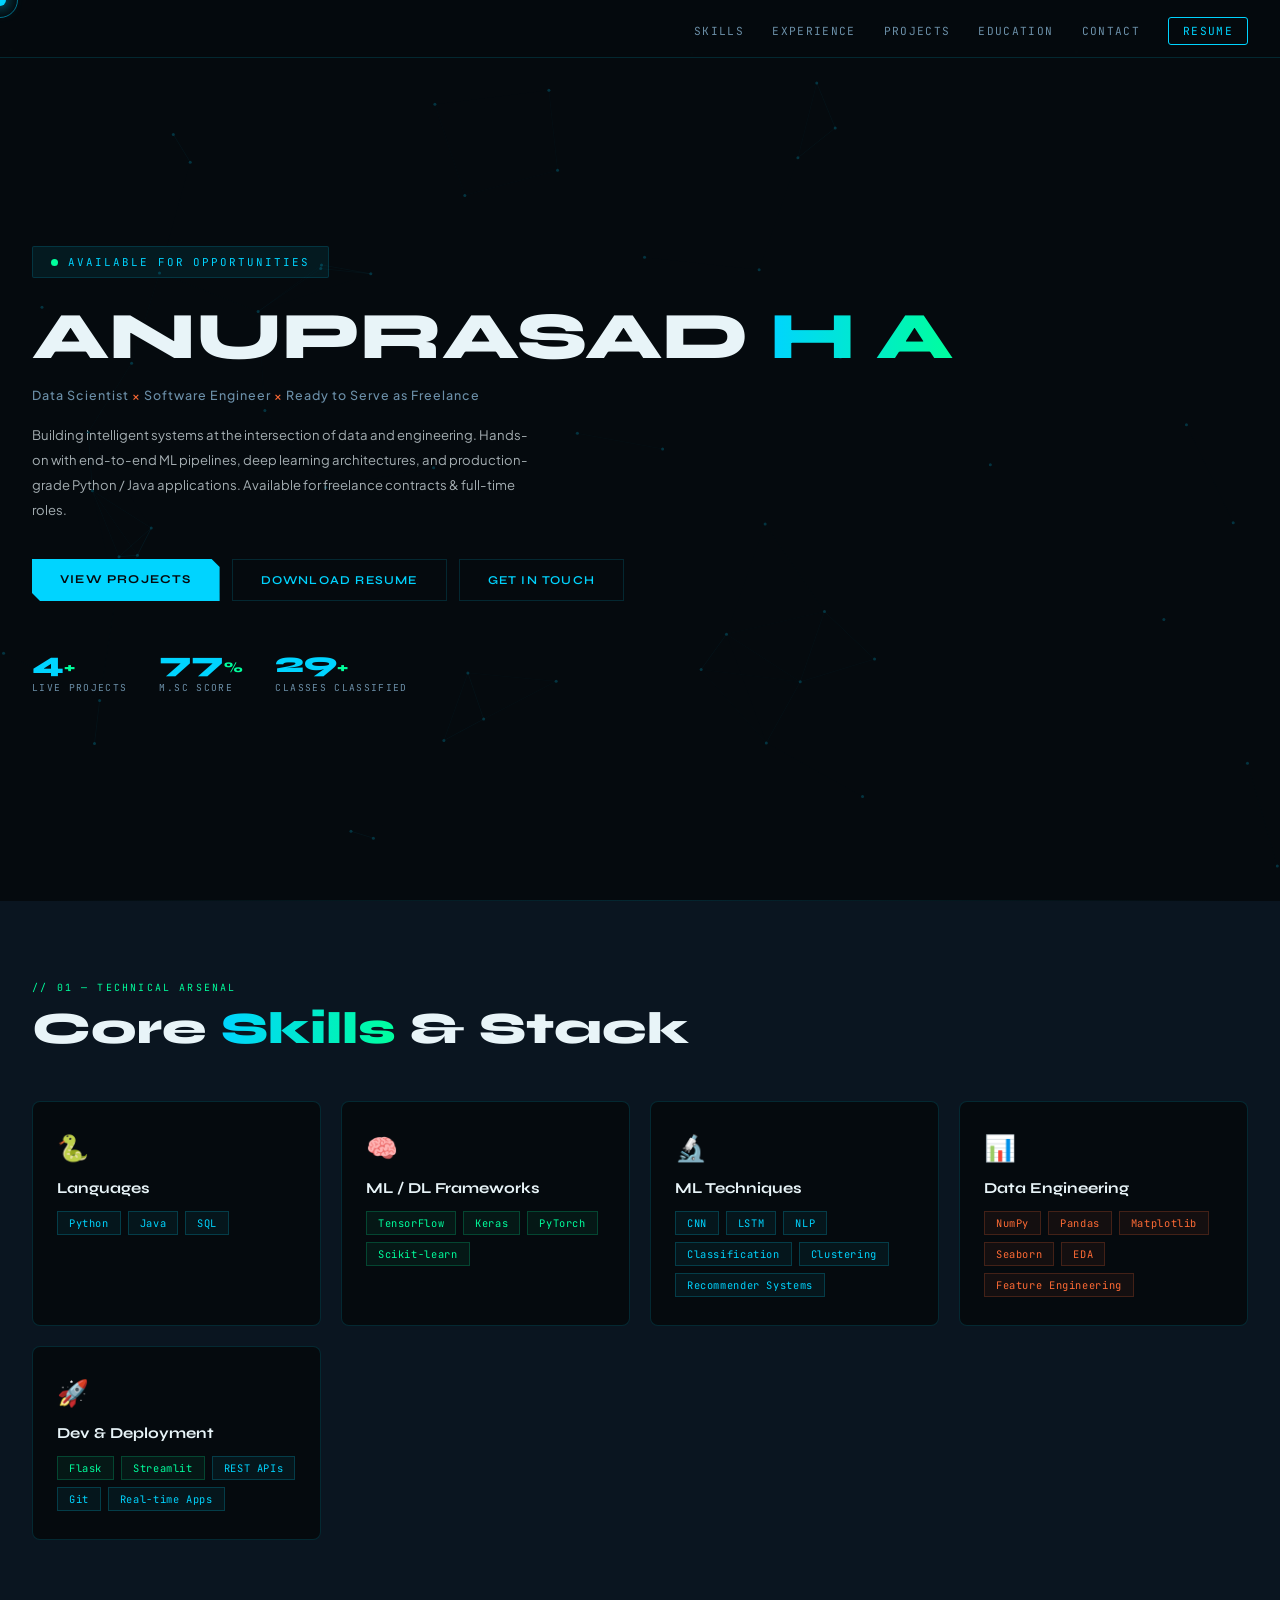
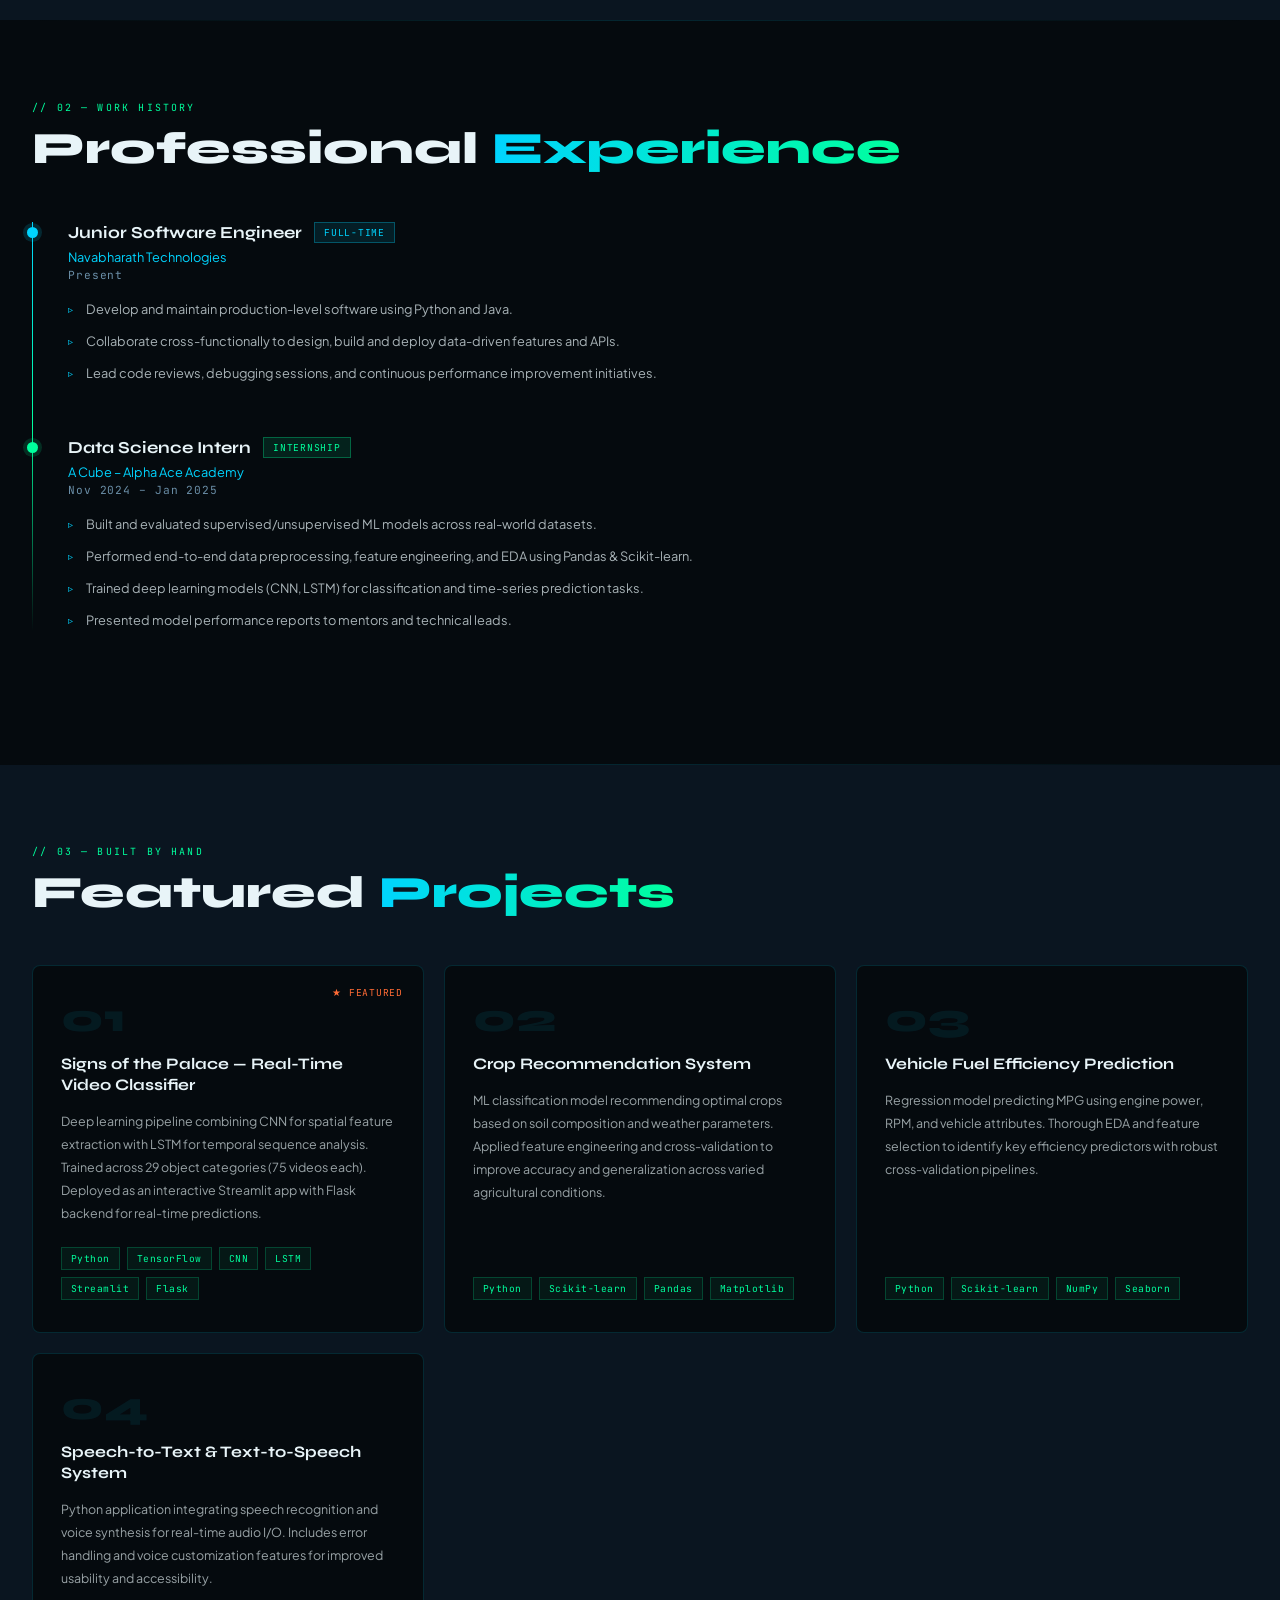
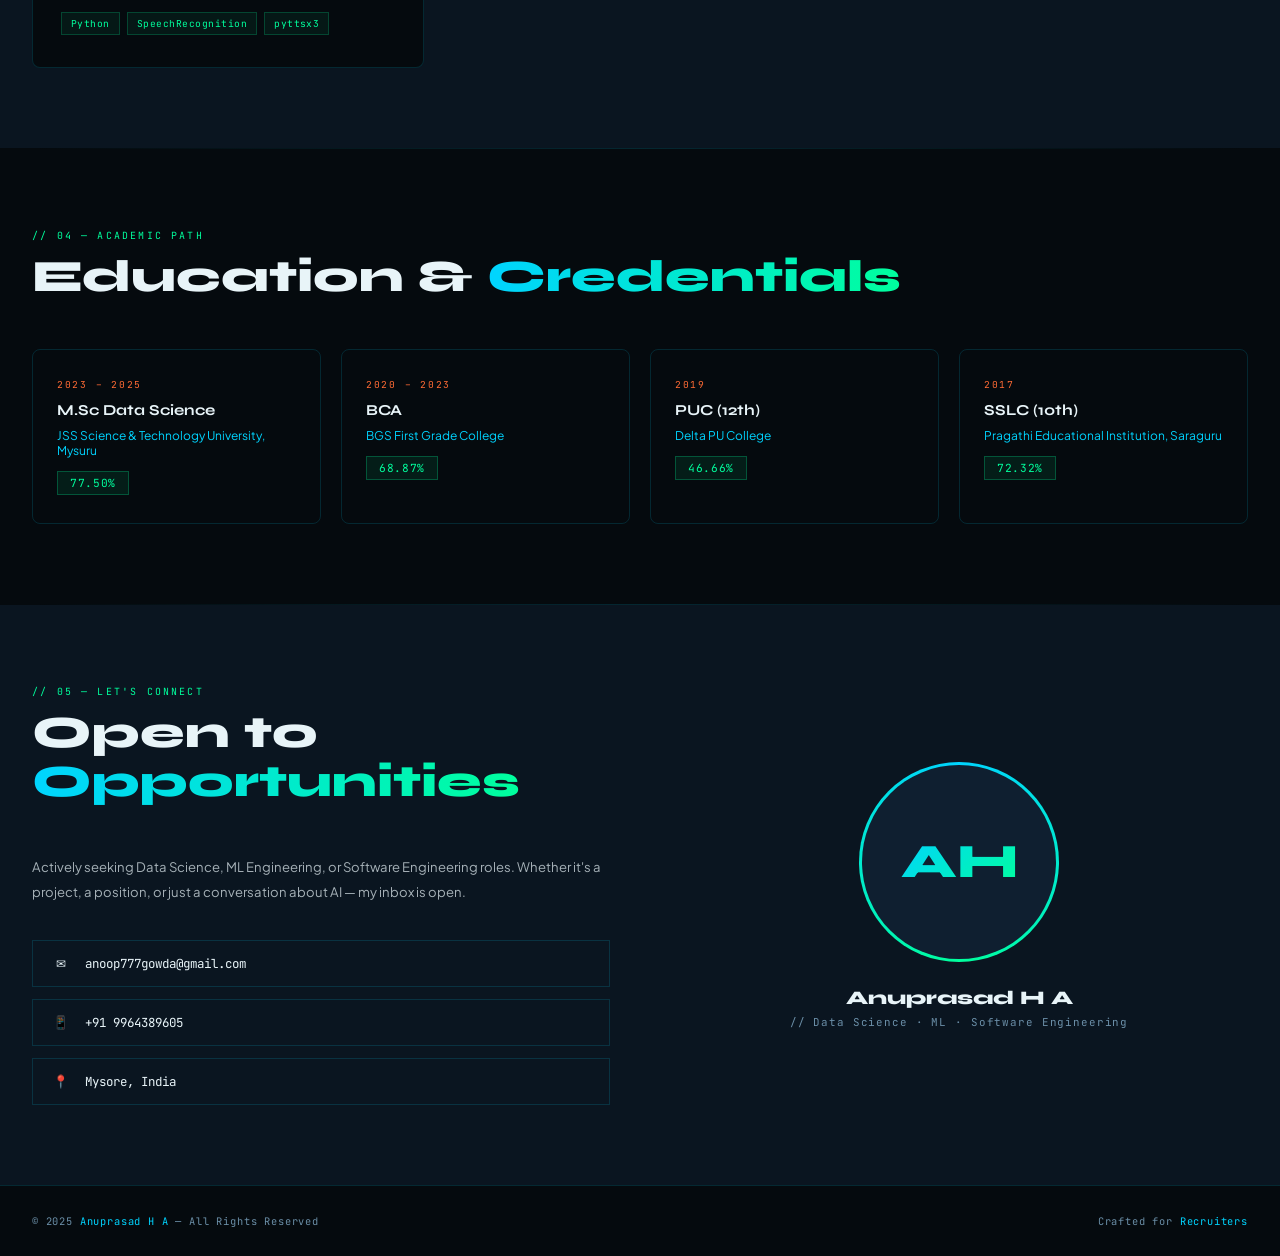
==== commit 7dd4c32c: "Optimize responsive layout, typography, resume, and freelancer updates" ====
--- a/index.html
+++ b/index.html
@@ -518,7 +518,6 @@
     }
 
     /* EXPERIENCE */
-    .exp-section {}
 
     .timeline {
       position: relative;
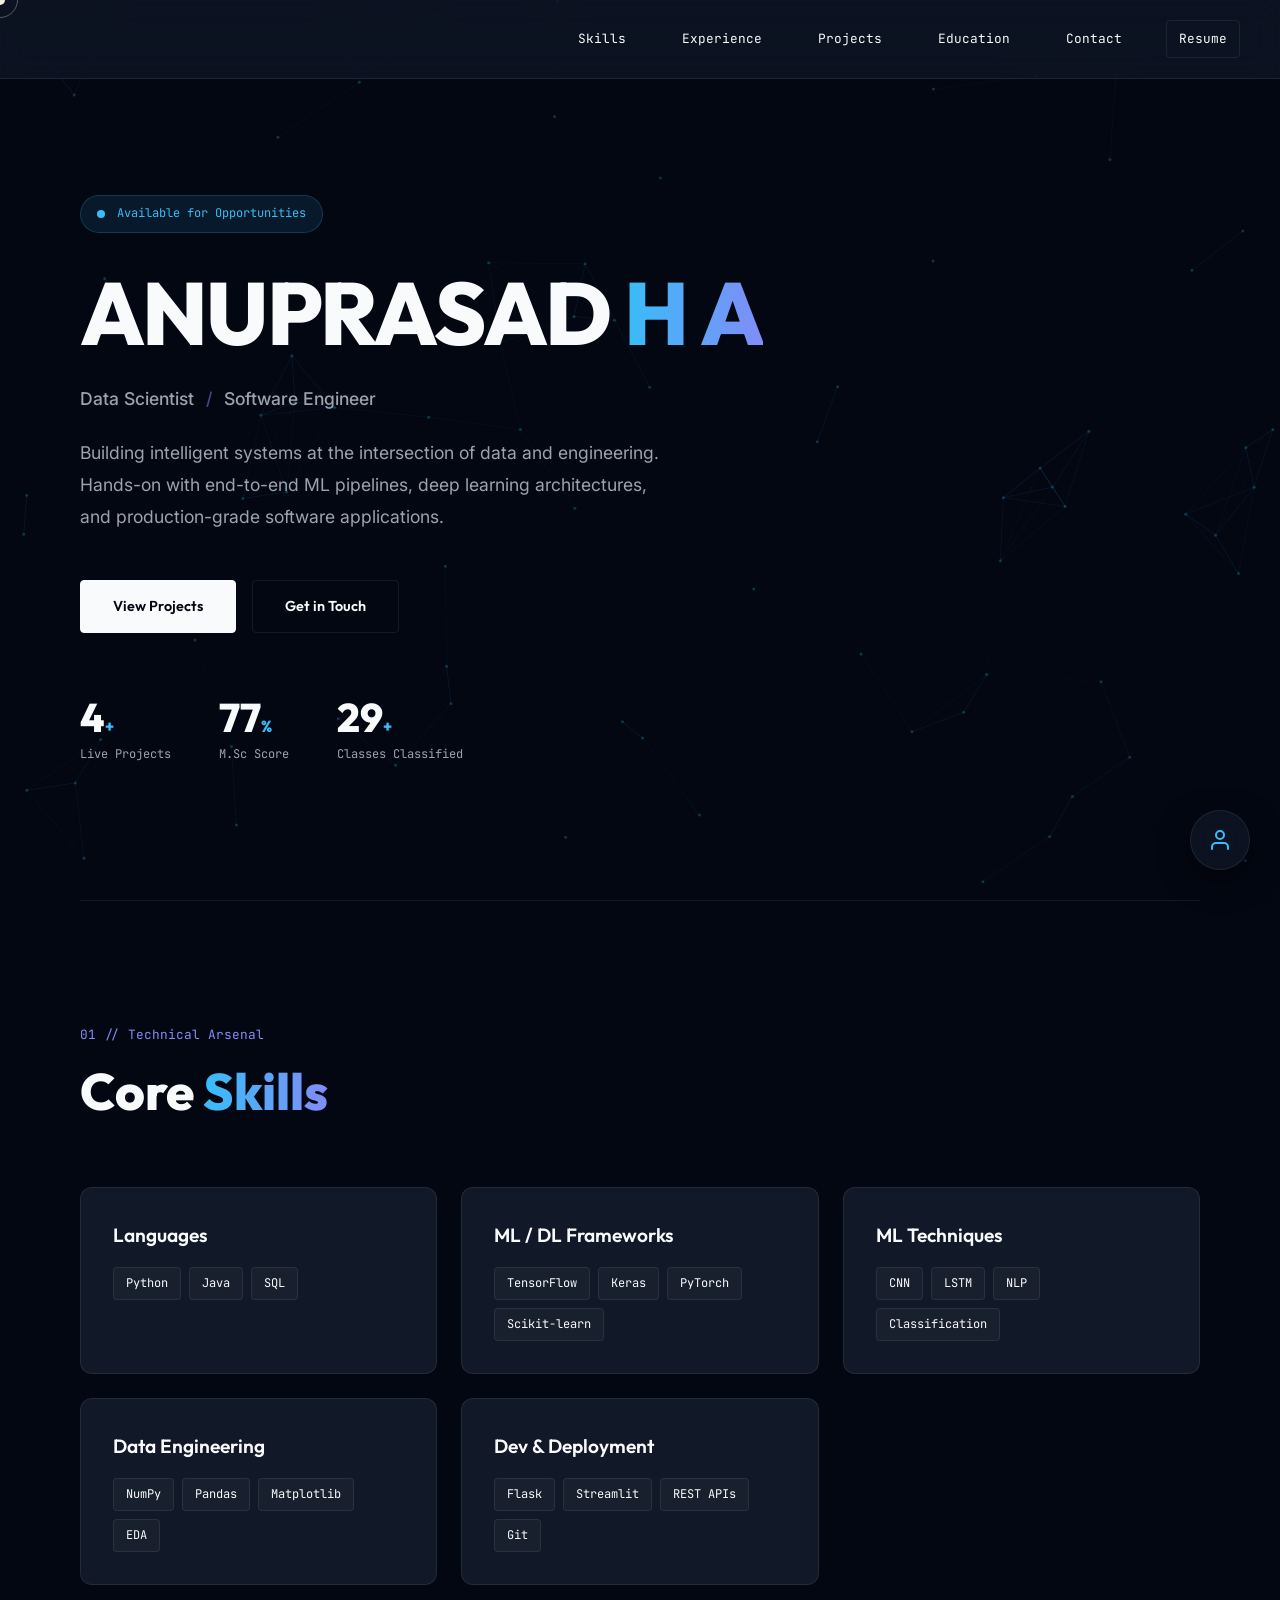
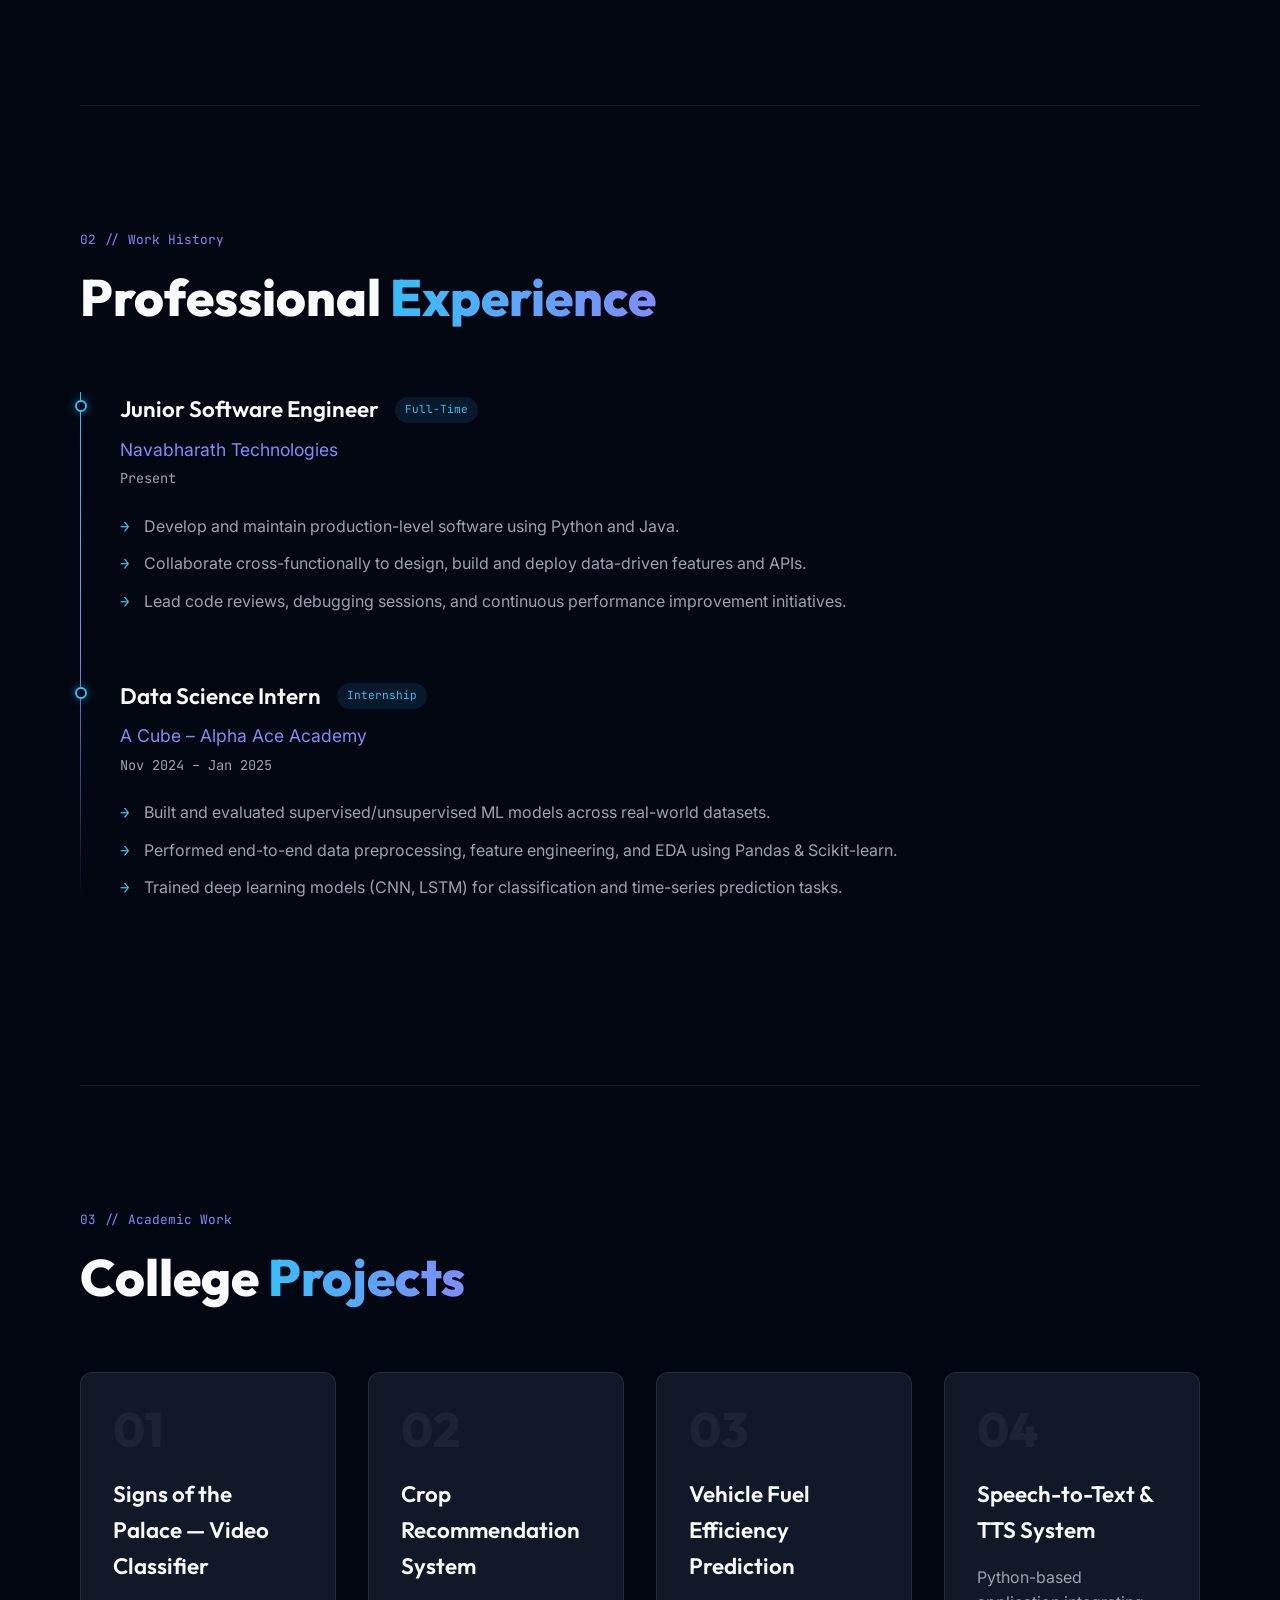
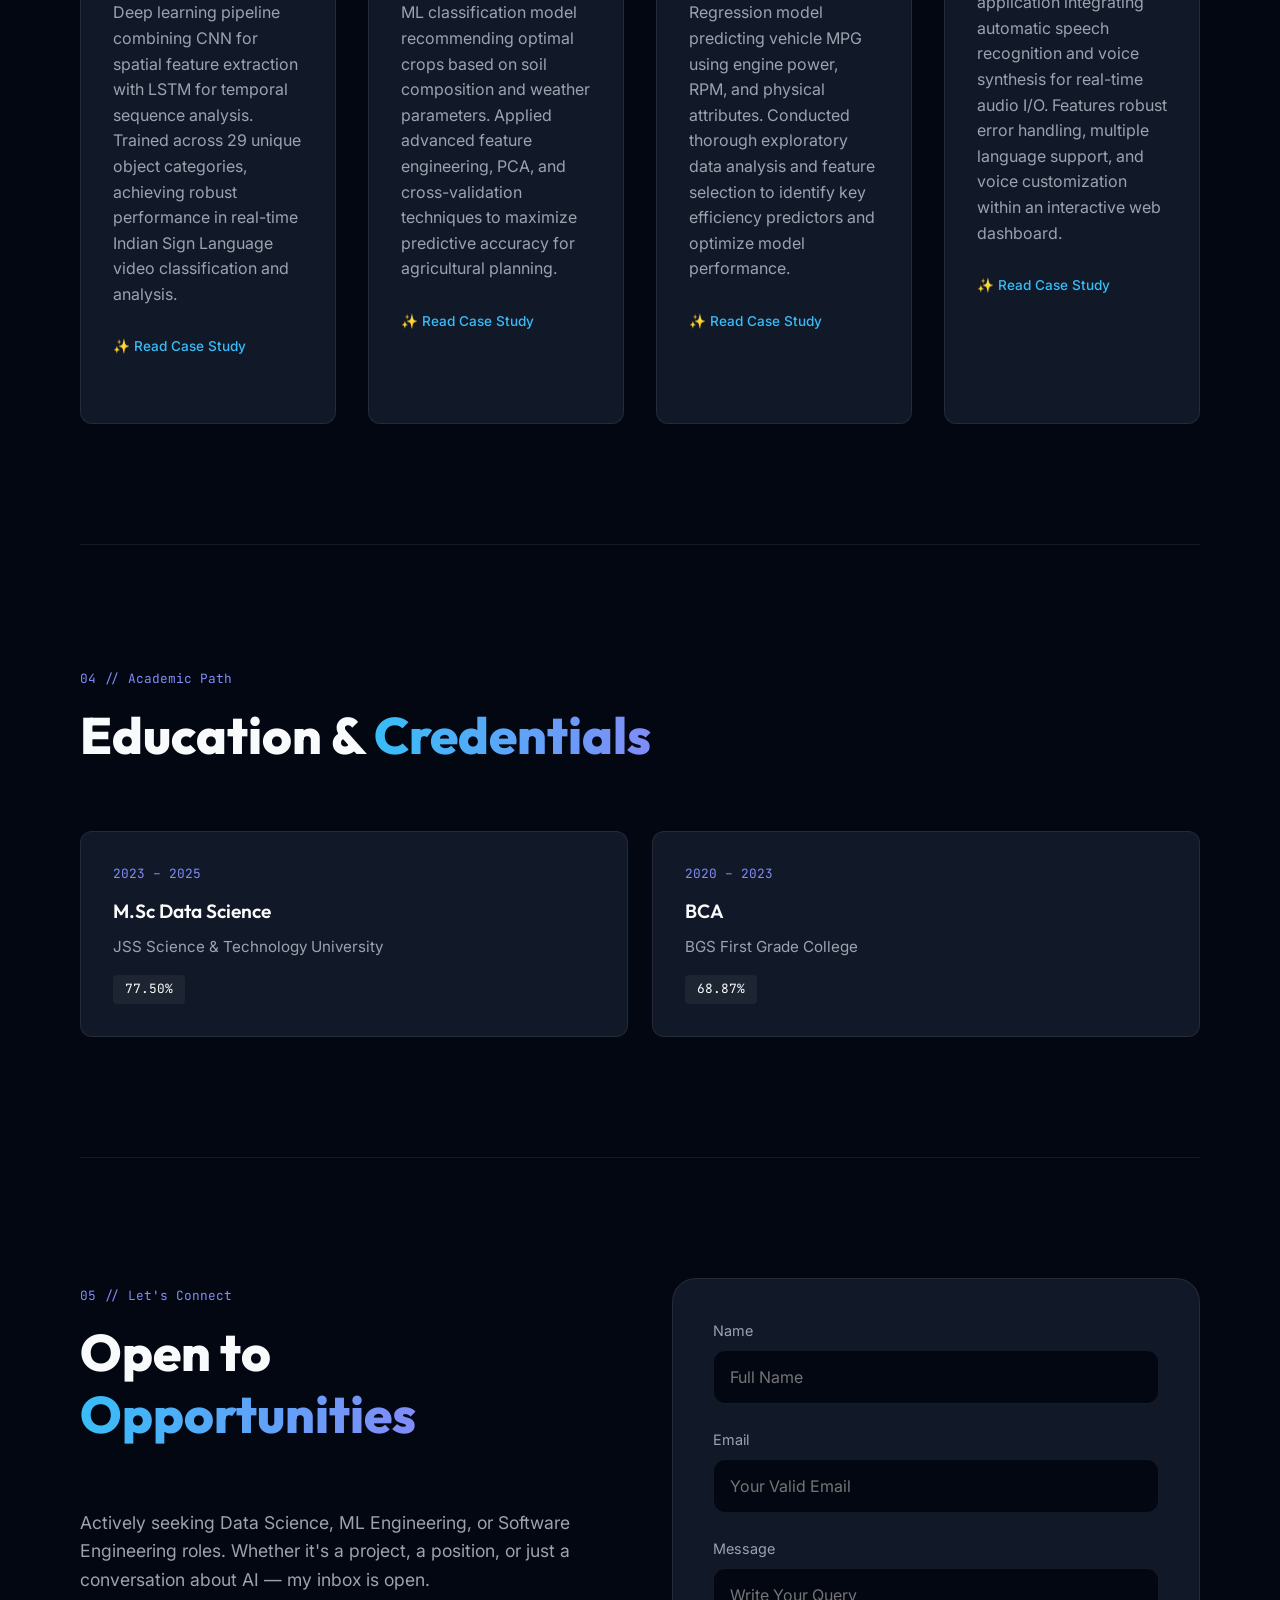
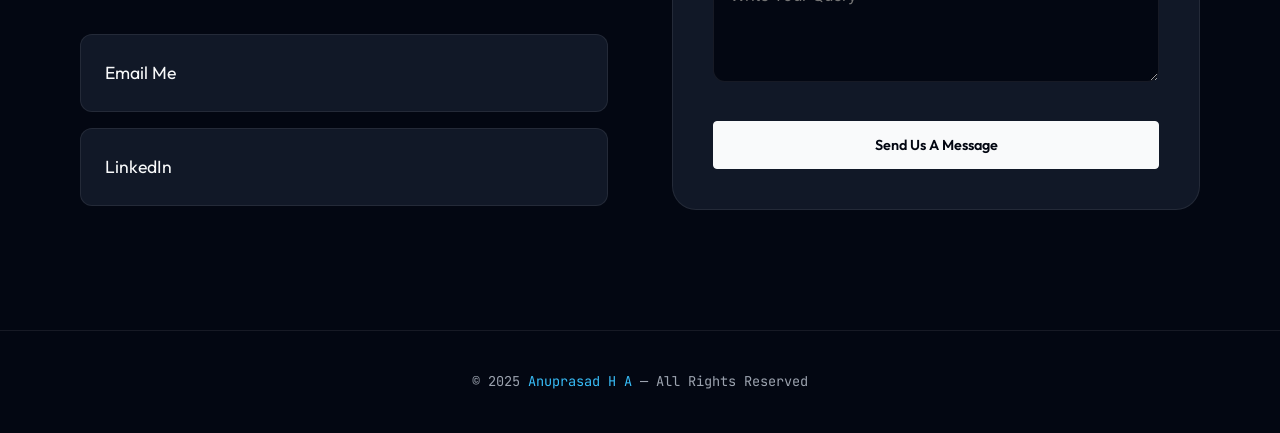
==== commit edff72b5: "remove empty image placeholders" ====
--- a/index.html
+++ b/index.html
@@ -6,24 +6,23 @@
   <meta name="viewport" content="width=device-width, initial-scale=1.0">
   <title>Anuprasad H A — Data Science & AI Engineer</title>
   <style>
-    @import url('https://fonts.googleapis.com/css2?family=Syne:wght@700;800&family=Plus+Jakarta+Sans:wght@300;400;500;600;700;800&family=JetBrains+Mono:wght@300;400;500&display=swap');
-
-    /* Fallback font stack if Google Fonts fails */
+    @import url('https://fonts.googleapis.com/css2?family=Outfit:wght@400;600;800&family=Inter:wght@300;400;500;600&family=JetBrains+Mono:wght@400;500&display=swap');
+
     :root {
-      --font-display: 'Syne', 'Segoe UI', Arial, sans-serif;
-      --font-sans: 'Plus Jakarta Sans', -apple-system, BlinkMacSystemFont, 'Segoe UI', Roboto, sans-serif;
-      --font-mono: 'JetBrains Mono', 'Courier New', monospace;
-      --bg: #050a0e;
-      --surface: #0a1520;
-      --surface2: #0f1f30;
-      --accent: #00d4ff;
-      --accent2: #00ff9d;
-      --accent3: #ff6b35;
-      --text: #e8f4f8;
-      --muted: #6b8fa8;
-      --border: rgba(0, 212, 255, 0.15);
-      --glow: 0 0 20px rgba(0, 212, 255, 0.3);
-      --glow2: 0 0 20px rgba(0, 255, 157, 0.3);
+      --font-display: 'Outfit', -apple-system, sans-serif;
+      --font-sans: 'Inter', -apple-system, sans-serif;
+      --font-mono: 'JetBrains Mono', monospace;
+
+      --bg: #030712;
+      --surface: #111827;
+      --surface2: #1f2937;
+      --accent: #38bdf8;
+      --accent2: #818cf8;
+      --accent3: #f43f5e;
+      --text: #f9fafb;
+      --muted: #9ca3af;
+      --border: rgba(255, 255, 255, 0.08);
+      --glass-bg: rgba(17, 24, 39, 0.7);
     }
 
     *,
@@ -37,7 +36,6 @@
     html {
       scroll-behavior: smooth;
       overflow-x: hidden;
-      width: 100%;
     }
 
     body {
@@ -45,10 +43,21 @@
       color: var(--text);
       font-family: var(--font-sans);
       overflow-x: hidden;
-      width: 100%;
-    }
-
-    /* Hide cursor on touch devices */
+      line-height: 1.6;
+    }
+
+    /* Scroll Progress */
+    #scroll-progress {
+      position: fixed;
+      top: 0;
+      left: 0;
+      width: 0%;
+      height: 3px;
+      background: linear-gradient(90deg, var(--accent), var(--accent2));
+      z-index: 10000;
+      transition: width 0.1s;
+    }
+
     @media (pointer: fine) {
       body {
         cursor: none;
@@ -71,10 +80,11 @@
       }
     }
 
+    /* Enhanced Cursor */
     .cursor {
-      width: 12px;
-      height: 12px;
-      background: var(--accent);
+      width: 10px;
+      height: 10px;
+      background: #fff;
       border-radius: 50%;
       position: fixed;
       top: 0;
@@ -82,14 +92,20 @@
       pointer-events: none;
       z-index: 9999;
       transform: translate3d(-100px, -100px, 0) translate(-50%, -50%);
-      box-shadow: 0 0 15px var(--accent);
-      will-change: transform;
+      mix-blend-mode: difference;
+      transition: width 0.2s, height 0.2s;
+    }
+
+    .cursor.hover {
+      width: 40px;
+      height: 40px;
+      background: rgba(255, 255, 255, 1);
     }
 
     .cursor-ring {
       width: 36px;
       height: 36px;
-      border: 1px solid rgba(0, 212, 255, 0.5);
+      border: 1px solid rgba(255, 255, 255, 0.3);
       border-radius: 50%;
       position: fixed;
       top: 0;
@@ -97,7 +113,11 @@
       pointer-events: none;
       z-index: 9998;
       transform: translate3d(-100px, -100px, 0) translate(-50%, -50%);
-      will-change: transform;
+      transition: opacity 0.2s;
+    }
+
+    .cursor-ring.hover {
+      opacity: 0;
     }
 
     #bg-canvas {
@@ -107,7 +127,7 @@
       width: 100%;
       height: 100%;
       z-index: 0;
-      opacity: 0.35;
+      opacity: 0.6;
       pointer-events: none;
     }
 
@@ -116,80 +136,79 @@
       z-index: 2;
     }
 
-    /* NAV */
+    /* Glassmorphism NAV */
     nav {
       position: fixed;
       top: 0;
       left: 0;
       right: 0;
       z-index: 100;
-      padding: 18px 32px;
+      padding: 20px 40px;
       display: flex;
       justify-content: flex-end;
       align-items: center;
-      background: rgba(5, 10, 14, 0.92);
-      backdrop-filter: blur(12px);
-      -webkit-backdrop-filter: blur(12px);
+      background: var(--glass-bg);
+      backdrop-filter: blur(16px);
+      -webkit-backdrop-filter: blur(16px);
       border-bottom: 1px solid var(--border);
-    }
-
-    .nav-logo {
-      font-family: var(--font-display);
-      font-weight: 800;
-      font-size: 1rem;
-      color: var(--accent);
-      letter-spacing: 0.15em;
-      text-transform: uppercase;
-    }
-
-    .nav-logo span {
-      color: var(--accent2);
     }
 
     .nav-links {
       display: flex;
-      gap: 28px;
+      gap: 32px;
       list-style: none;
       align-items: center;
     }
 
     .nav-links a {
       font-family: var(--font-mono);
-      color: var(--muted);
+      color: var(--text);
       text-decoration: none;
-      font-size: 0.7rem;
-      letter-spacing: 0.12em;
-      text-transform: uppercase;
-      transition: color 0.2s;
-    }
-
-    .nav-links a:hover {
+      font-size: 0.8rem;
+      position: relative;
+      padding: 8px 12px;
+      display: inline-block;
+    }
+
+    .nav-links a::after {
+      content: '';
+      position: absolute;
+      width: 0;
+      height: 2px;
+      bottom: 0;
+      left: 50%;
+      transform: translateX(-50%);
+      background: var(--accent);
+      transition: width 0.3s ease;
+    }
+
+    .nav-links a:hover::after {
+      width: 80%;
+    }
+
+    .nav-links .nav-resume {
+      border: 1px solid var(--border);
+      border-radius: 4px;
+      transition: all 0.3s;
+    }
+
+    .nav-links .nav-resume::after {
+      display: none;
+    }
+
+    .nav-links .nav-resume:hover {
+      border-color: var(--accent);
+      background: rgba(56, 189, 248, 0.1);
       color: var(--accent);
     }
 
-    .nav-links .nav-resume {
-      padding: 6px 14px;
-      border: 1px solid var(--accent);
-      border-radius: 3px;
-      color: var(--accent);
-      transition: all 0.3s ease;
-    }
-
-    .nav-links .nav-resume:hover {
-      background: rgba(0, 212, 255, 0.1);
-      box-shadow: 0 0 10px rgba(0, 212, 255, 0.3);
-      color: var(--accent2);
-      border-color: var(--accent2);
-    }
-
-    /* Hamburger Menu Toggle */
     .nav-toggle {
       display: none;
       background: transparent;
       border: none;
       cursor: pointer;
-      padding: 4px;
       z-index: 101;
+      padding: 10px;
     }
 
     .nav-toggle-box {
@@ -198,20 +217,18 @@
       display: flex;
       flex-direction: column;
       justify-content: space-between;
-      position: relative;
     }
 
     .nav-toggle-box span {
       display: block;
       width: 24px;
       height: 2px;
-      background-color: var(--text);
-      transition: transform 0.3s ease, opacity 0.3s ease, background-color 0.3s ease;
+      background: var(--text);
+      transition: all 0.3s ease;
     }
 
     .nav-toggle.active span:nth-child(1) {
       transform: translateY(8px) rotate(45deg);
-      background-color: var(--accent);
     }
 
     .nav-toggle.active span:nth-child(2) {
@@ -220,308 +237,279 @@
 
     .nav-toggle.active span:nth-child(3) {
       transform: translateY(-8px) rotate(-45deg);
-      background-color: var(--accent);
-    }
-
-    body.no-scroll {
-      overflow: hidden;
     }
 
     /* HERO */
     .hero {
       min-height: 100vh;
-      padding: 120px 32px 80px;
+      padding: 140px 40px 80px;
       display: flex;
-      flex-direction: column;
-      justify-content: center;
-      position: relative;
+      align-items: center;
+      max-width: 1200px;
+      margin: 0 auto;
     }
 
     .hero-inner {
-      max-width: 680px;
-      width: 100%;
+      max-width: 800px;
     }
 
     .hero-tag {
       font-family: var(--font-mono);
       display: inline-flex;
       align-items: center;
-      gap: 10px;
-      background: rgba(0, 212, 255, 0.08);
-      border: 1px solid var(--border);
-      padding: 8px 18px;
-      border-radius: 2px;
-      font-size: 0.68rem;
-      letter-spacing: 0.18em;
-      text-transform: uppercase;
+      gap: 12px;
+      background: rgba(56, 189, 248, 0.1);
+      border: 1px solid rgba(56, 189, 248, 0.2);
+      padding: 8px 16px;
+      border-radius: 20px;
+      font-size: 0.75rem;
       color: var(--accent);
-      margin-bottom: 28px;
+      margin-bottom: 32px;
     }
 
     .hero-tag-dot {
-      width: 7px;
-      height: 7px;
-      background: var(--accent2);
+      width: 8px;
+      height: 8px;
+      background: var(--accent);
       border-radius: 50%;
       animation: pulse 2s infinite;
     }
 
     @keyframes pulse {
-
-      0%,
+      0% {
+        box-shadow: 0 0 0 0 rgba(56, 189, 248, 0.4);
+      }
+
+      70% {
+        box-shadow: 0 0 0 8px rgba(56, 189, 248, 0);
+      }
+
       100% {
-        box-shadow: 0 0 0 0 rgba(0, 255, 157, 0.5);
-      }
-
-      50% {
-        box-shadow: 0 0 0 7px rgba(0, 255, 157, 0);
+        box-shadow: 0 0 0 0 rgba(56, 189, 248, 0);
       }
     }
 
     .hero-name {
       font-family: var(--font-display);
-      font-size: clamp(1.3rem, 5.2vw, 4.5rem);
+      font-size: clamp(3rem, 7vw, 5.5rem);
       font-weight: 800;
-      line-height: 0.92;
-      margin-bottom: 20px;
-      white-space: nowrap;
+      line-height: 1.1;
+      margin-bottom: 24px;
+      letter-spacing: -0.02em;
     }
 
     .hero-name span {
-      background: linear-gradient(90deg, var(--accent), var(--accent2));
+      background: linear-gradient(to right, var(--accent), var(--accent2));
+      background-clip: text;
       -webkit-background-clip: text;
       -webkit-text-fill-color: transparent;
-      background-clip: text;
     }
 
     .hero-role {
+      font-size: 1.1rem;
       font-weight: 500;
-      font-size: 0.78rem;
-      letter-spacing: 0.08em;
       color: var(--muted);
-      margin-bottom: 20px;
+      margin-bottom: 24px;
+      display: flex;
+      align-items: center;
+      gap: 12px;
+      flex-wrap: wrap;
     }
 
     .hero-role span {
-      color: var(--accent3);
+      color: var(--accent2);
+      opacity: 0.5;
     }
 
     .hero-desc {
-      font-size: 0.82rem;
-      line-height: 1.9;
-      color: rgba(232, 244, 248, 0.7);
-      max-width: 500px;
-      margin-bottom: 36px;
-      width: 100%;
+      font-size: 1.1rem;
+      color: var(--muted);
+      max-width: 600px;
+      margin-bottom: 48px;
+      line-height: 1.8;
     }
 
     .hero-cta {
       display: flex;
-      gap: 12px;
+      gap: 16px;
       flex-wrap: wrap;
-      margin-bottom: 48px;
-    }
-
-    .btn-primary {
-      padding: 13px 28px;
-      background: var(--accent);
-      color: var(--bg);
-      font-family: var(--font-display);
-      font-weight: 700;
-      font-size: 0.75rem;
-      letter-spacing: 0.1em;
-      text-transform: uppercase;
-      border: none;
-      cursor: pointer;
-      text-decoration: none;
-      display: inline-block;
-      transition: all 0.3s;
-      clip-path: polygon(0 0, calc(100% - 8px) 0, 100% 8px, 100% 100%, 8px 100%, 0 calc(100% - 8px));
-    }
-
-    .btn-primary:hover {
-      background: var(--accent2);
-      box-shadow: var(--glow2);
-    }
-
-    .btn-secondary {
-      padding: 13px 28px;
-      background: transparent;
-      color: var(--accent);
+      margin-bottom: 64px;
+    }
+
+    .btn {
+      padding: 14px 32px;
       font-family: var(--font-display);
       font-weight: 600;
-      font-size: 0.75rem;
-      letter-spacing: 0.1em;
-      text-transform: uppercase;
+      font-size: 0.9rem;
+      border-radius: 4px;
+      text-decoration: none;
+      transition: all 0.3s;
+      display: inline-block;
+      cursor: none;
+    }
+
+    .btn-primary {
+      background: var(--text);
+      color: var(--bg);
+      border: 1px solid var(--text);
+    }
+
+    .btn-primary:hover {
+      background: transparent;
+      color: var(--text);
+    }
+
+    .btn-secondary {
+      background: transparent;
+      color: var(--text);
       border: 1px solid var(--border);
-      cursor: pointer;
-      text-decoration: none;
-      display: inline-block;
-      transition: all 0.3s;
     }
 
     .btn-secondary:hover {
-      border-color: var(--accent);
-      background: rgba(0, 212, 255, 0.06);
+      border-color: var(--text);
     }
 
     .hero-stats {
       display: flex;
-      gap: 32px;
+      gap: 48px;
       flex-wrap: wrap;
     }
 
     .stat-num {
       font-family: var(--font-display);
-      font-size: 1.8rem;
+      font-size: 2.5rem;
       font-weight: 800;
+      color: var(--text);
+      line-height: 1;
+    }
+
+    .stat-num sub {
+      font-size: 1rem;
       color: var(--accent);
-      line-height: 1;
-    }
-
-    .stat-num sub {
-      font-size: 0.9rem;
-      color: var(--accent2);
       vertical-align: baseline;
     }
 
     .stat-label {
       font-family: var(--font-mono);
-      font-size: 0.6rem;
-      letter-spacing: 0.14em;
+      font-size: 0.75rem;
       color: var(--muted);
-      text-transform: uppercase;
-      margin-top: 3px;
-    }
-
-    /* SECTION COMMON */
+      margin-top: 8px;
+    }
+
+    /* SECTIONS */
     section {
-      padding: 80px 32px;
-      position: relative;
+      padding: 120px 40px;
+      max-width: 1200px;
+      margin: 0 auto;
     }
 
     .section-tag {
       font-family: var(--font-mono);
-      font-size: 0.62rem;
-      letter-spacing: 0.22em;
-      text-transform: uppercase;
+      font-size: 0.8rem;
       color: var(--accent2);
-      margin-bottom: 10px;
+      margin-bottom: 16px;
+      display: inline-block;
     }
 
     .section-title {
       font-family: var(--font-display);
-      font-size: clamp(1.8rem, 5vw, 2.8rem);
+      font-size: clamp(2rem, 4vw, 3.5rem);
       font-weight: 800;
-      line-height: 1.1;
-      margin-bottom: 48px;
+      margin-bottom: 64px;
+      line-height: 1.2;
     }
 
     .section-title em {
       font-style: normal;
-      background: linear-gradient(90deg, var(--accent), var(--accent2));
+      background: linear-gradient(to right, var(--accent), var(--accent2));
+      background-clip: text;
       -webkit-background-clip: text;
       -webkit-text-fill-color: transparent;
-      background-clip: text;
     }
 
     .divider {
       height: 1px;
-      margin: 0 32px;
-      background: linear-gradient(90deg, transparent, var(--border), transparent);
-    }
-
-    /* SKILLS */
-    .skills-section {
+      max-width: 1120px;
+      margin: 0 auto;
+      background: var(--border);
+    }
+
+    /* CARD GLOW EFFECT */
+    .glow-card {
       background: var(--surface);
-    }
-
-    .skills-grid {
-      display: grid;
-      grid-template-columns: repeat(auto-fit, minmax(260px, 1fr));
-      gap: 20px;
-    }
-
-    .skill-card {
-      background: var(--bg);
-      padding: 28px 24px;
       border: 1px solid var(--border);
-      border-radius: 8px;
-      transition: all 0.35s;
+      border-radius: 12px;
+      padding: 32px;
       position: relative;
       overflow: hidden;
     }
 
-    .skill-card::before {
-      content: '';
+    .glow-card::before {
+      content: "";
       position: absolute;
       top: 0;
       left: 0;
       right: 0;
-      height: 2px;
-      background: linear-gradient(90deg, var(--accent), var(--accent2));
-      transform: scaleX(0);
-      transform-origin: left;
-      transition: transform 0.35s;
-    }
-
-    .skill-card:hover {
-      background: var(--surface2);
-      border-color: rgba(0, 212, 255, 0.4);
-      transform: translateY(-3px);
-    }
-
-    .skill-card:hover::before {
-      transform: scaleX(1);
+      bottom: 0;
+      background: radial-gradient(800px circle at var(--mouse-x) var(--mouse-y), rgba(255, 255, 255, 0.06), transparent 40%);
+      opacity: 0;
+      transition: opacity 0.5s;
+      z-index: 0;
+      pointer-events: none;
+    }
+
+    .glow-card:hover::before {
+      opacity: 1;
+    }
+
+    .glow-card>* {
+      position: relative;
+      z-index: 1;
+    }
+
+    /* SKILLS */
+    .skills-grid {
+      display: grid;
+      grid-template-columns: repeat(auto-fit, minmax(300px, 1fr));
+      gap: 24px;
     }
 
     .skill-icon {
-      font-size: 1.6rem;
-      margin-bottom: 16px;
+      font-size: 2rem;
+      margin-bottom: 24px;
       display: block;
     }
 
     .skill-cat {
       font-family: var(--font-display);
-      font-weight: 700;
-      font-size: 0.95rem;
-      color: var(--text);
-      margin-bottom: 14px;
+      font-size: 1.2rem;
+      font-weight: 600;
+      margin-bottom: 16px;
     }
 
     .skill-tags {
       display: flex;
       flex-wrap: wrap;
-      gap: 7px;
+      gap: 8px;
     }
 
     .skill-tag {
       font-family: var(--font-mono);
-      padding: 4px 11px;
-      background: rgba(0, 212, 255, 0.06);
-      border: 1px solid rgba(0, 212, 255, 0.2);
-      font-size: 0.65rem;
-      color: var(--accent);
-      letter-spacing: 0.06em;
-    }
-
-    .skill-tag.g {
-      background: rgba(0, 255, 157, 0.06);
-      border-color: rgba(0, 255, 157, 0.2);
-      color: var(--accent2);
-    }
-
-    .skill-tag.o {
-      background: rgba(255, 107, 53, 0.06);
-      border-color: rgba(255, 107, 53, 0.2);
-      color: var(--accent3);
-    }
-
-    /* EXPERIENCE */
+      font-size: 0.75rem;
+      padding: 6px 12px;
+      background: rgba(255, 255, 255, 0.03);
+      border: 1px solid var(--border);
+      border-radius: 4px;
+      transition: border-color 0.3s, color 0.3s;
+    }
+
+    .glow-card:hover .skill-tag {
+      border-color: rgba(255, 255, 255, 0.1);
+    }
 
     .timeline {
       position: relative;
-      padding-left: 36px;
+      padding-left: 40px;
     }
 
     .timeline::before {
@@ -535,312 +523,257 @@
     }
 
     .exp-item {
-      margin-bottom: 52px;
+      margin-bottom: 64px;
       position: relative;
     }
 
     .exp-item::before {
       content: '';
       position: absolute;
-      left: -41px;
-      top: 5px;
-      width: 11px;
-      height: 11px;
-      background: var(--accent);
+      left: -45px;
+      top: 8px;
+      width: 12px;
+      height: 12px;
+      background: var(--bg);
+      border: 2px solid var(--accent);
       border-radius: 50%;
-      box-shadow: 0 0 0 4px rgba(0, 212, 255, 0.15);
-    }
-
-    .exp-item:nth-child(2)::before {
-      background: var(--accent2);
-      box-shadow: 0 0 0 4px rgba(0, 255, 157, 0.15);
+      box-shadow: 0 0 10px rgba(56, 189, 248, 0.5);
     }
 
     .exp-meta {
       display: flex;
       align-items: center;
-      gap: 12px;
+      gap: 16px;
+      margin-bottom: 8px;
       flex-wrap: wrap;
-      margin-bottom: 6px;
     }
 
     .exp-title {
       font-family: var(--font-display);
-      font-size: 1.05rem;
-      font-weight: 700;
+      font-size: 1.4rem;
+      font-weight: 600;
     }
 
     .exp-badge {
       font-family: var(--font-mono);
-      padding: 3px 9px;
-      background: rgba(0, 212, 255, 0.1);
-      border: 1px solid rgba(0, 212, 255, 0.3);
-      font-size: 0.6rem;
+      font-size: 0.7rem;
+      padding: 4px 10px;
+      background: rgba(56, 189, 248, 0.1);
       color: var(--accent);
-      letter-spacing: 0.08em;
-      text-transform: uppercase;
-    }
-
-    .exp-badge.intern {
-      background: rgba(0, 255, 157, 0.1);
-      border-color: rgba(0, 255, 157, 0.3);
+      border-radius: 20px;
+    }
+
+    .exp-company {
+      font-size: 1.1rem;
       color: var(--accent2);
-    }
-
-    .exp-company {
-      color: var(--accent);
-      font-size: 0.8rem;
-      margin-bottom: 3px;
+      margin-bottom: 4px;
     }
 
     .exp-period {
       font-family: var(--font-mono);
+      font-size: 0.85rem;
       color: var(--muted);
-      font-size: 0.7rem;
-      letter-spacing: 0.08em;
-      margin-bottom: 16px;
+      margin-bottom: 24px;
     }
 
     .exp-bullets {
       list-style: none;
       display: flex;
       flex-direction: column;
-      gap: 9px;
+      gap: 12px;
     }
 
     .exp-bullets li {
-      font-size: 0.8rem;
-      line-height: 1.8;
-      color: rgba(232, 244, 248, 0.72);
-      padding-left: 18px;
+      font-size: 1rem;
+      color: var(--muted);
+      padding-left: 24px;
       position: relative;
     }
 
     .exp-bullets li::before {
-      content: '▹';
+      content: '→';
       position: absolute;
       left: 0;
       color: var(--accent);
-      font-size: 0.65rem;
-      top: 2px;
+      font-family: var(--font-mono);
     }
 
     /* PROJECTS */
-    .projects-section {
-      background: var(--surface);
-    }
-
     .projects-grid {
       display: grid;
-      grid-template-columns: repeat(auto-fit, minmax(300px, 1fr));
-      gap: 20px;
+      grid-template-columns: repeat(4, 1fr);
+      gap: 32px;
+    }
+
+    @media (max-width: 1024px) {
+      .projects-grid {
+        grid-template-columns: repeat(2, 1fr);
+      }
+    }
+
+    .projects-grid a {
+      display: block;
+      height: 100%;
+      text-decoration: none;
+      color: inherit;
+    }
+
+    /* Project Card 3D Setup */
+    .project-card-wrap {
+      perspective: 1000px;
+      height: 100%;
     }
 
     .project-card {
-      background: var(--bg);
-      border: 1px solid var(--border);
-      border-radius: 8px;
-      padding: 32px 28px;
-      position: relative;
-      overflow: hidden;
-      transition: all 0.35s;
+      height: 100%;
       display: flex;
       flex-direction: column;
-    }
-
-    .project-card::after {
-      content: '';
-      position: absolute;
-      bottom: 0;
-      left: 0;
-      right: 0;
-      height: 2px;
-      background: linear-gradient(90deg, var(--accent2), var(--accent));
-      transform: scaleX(0);
-      transform-origin: left;
-      transition: transform 0.35s;
-    }
-
-    .project-card:hover {
-      border-color: rgba(0, 212, 255, 0.35);
-      transform: translateY(-3px);
-    }
-
-    .project-card:hover::after {
-      transform: scaleX(1);
+      transform-style: preserve-3d;
+      transition: transform 0.1s;
     }
 
     .project-num {
       font-family: var(--font-display);
-      font-size: 2.5rem;
+      font-size: 3rem;
       font-weight: 800;
-      color: rgba(0, 212, 255, 0.08);
+      color: rgba(255, 255, 255, 0.05);
       line-height: 1;
-      margin-bottom: 16px;
+      margin-bottom: 24px;
+      transform: translateZ(20px);
     }
 
     .project-name {
       font-family: var(--font-display);
+      font-size: 1.4rem;
+      font-weight: 600;
+      margin-bottom: 16px;
+      transform: translateZ(30px);
+    }
+
+    .project-desc {
       font-size: 1rem;
-      font-weight: 700;
-      color: var(--text);
-      margin-bottom: 14px;
-      line-height: 1.3;
-    }
-
-    .project-desc {
-      font-size: 0.78rem;
-      line-height: 1.85;
-      color: rgba(232, 244, 248, 0.65);
-      margin-bottom: 22px;
-      flex: 1;
+      color: var(--muted);
+      margin-bottom: 32px;
+      transform: translateZ(20px);
     }
 
     .project-tech {
       display: flex;
       flex-wrap: wrap;
-      gap: 7px;
+      gap: 8px;
+      transform: translateZ(40px);
     }
 
     .tech-pill {
       font-family: var(--font-mono);
-      padding: 4px 9px;
-      background: rgba(0, 255, 157, 0.06);
-      border: 1px solid rgba(0, 255, 157, 0.2);
-      font-size: 0.6rem;
-      color: var(--accent2);
-      letter-spacing: 0.05em;
-    }
-
-    .project-star {
-      font-family: var(--font-mono);
-      position: absolute;
-      top: 20px;
-      right: 20px;
-      font-size: 0.6rem;
-      color: var(--accent3);
-      letter-spacing: 0.08em;
+      font-size: 0.75rem;
+      padding: 6px 12px;
+      background: var(--surface2);
+      color: var(--text);
+      border-radius: 4px;
     }
 
     /* EDUCATION */
     .edu-grid {
       display: grid;
-      grid-template-columns: repeat(auto-fit, minmax(240px, 1fr));
-      gap: 20px;
-    }
-
-    .edu-card {
-      border: 1px solid var(--border);
-      padding: 28px 24px;
-      border-radius: 8px;
-      transition: all 0.3s;
-    }
-
-    .edu-card:hover {
-      border-color: rgba(0, 212, 255, 0.4);
-      background: var(--surface2);
+      grid-template-columns: repeat(auto-fit, minmax(250px, 1fr));
+      gap: 24px;
     }
 
     .edu-year {
       font-family: var(--font-mono);
-      font-size: 0.6rem;
-      letter-spacing: 0.18em;
-      color: var(--accent3);
-      text-transform: uppercase;
-      margin-bottom: 10px;
+      font-size: 0.8rem;
+      color: var(--accent2);
+      margin-bottom: 12px;
     }
 
     .edu-degree {
       font-family: var(--font-display);
+      font-size: 1.2rem;
+      font-weight: 600;
+      margin-bottom: 8px;
+    }
+
+    .edu-institute {
       font-size: 0.95rem;
-      font-weight: 700;
-      margin-bottom: 7px;
-      line-height: 1.3;
-    }
-
-    .edu-institute {
-      font-size: 0.75rem;
-      color: var(--accent);
-      margin-bottom: 12px;
+      color: var(--muted);
+      margin-bottom: 16px;
     }
 
     .edu-score {
       font-family: var(--font-mono);
+      font-size: 0.8rem;
+      padding: 4px 12px;
+      background: rgba(255, 255, 255, 0.05);
+      border-radius: 4px;
       display: inline-block;
-      padding: 4px 12px;
-      background: rgba(0, 255, 157, 0.08);
-      border: 1px solid rgba(0, 255, 157, 0.25);
-      font-size: 0.7rem;
-      color: var(--accent2);
-      letter-spacing: 0.06em;
     }
 
     /* CONTACT */
-    .contact-section {
-      background: var(--surface);
-    }
-
     .contact-grid {
       display: grid;
       grid-template-columns: 1fr 1fr;
-      gap: 60px;
+      gap: 64px;
       align-items: center;
     }
 
     .contact-intro {
-      font-size: 0.82rem;
-      line-height: 1.9;
-      color: rgba(232, 244, 248, 0.7);
-      margin-bottom: 36px;
+      font-size: 1.1rem;
+      color: var(--muted);
+      margin-bottom: 40px;
     }
 
     .contact-links {
       display: flex;
       flex-direction: column;
-      gap: 12px;
+      gap: 16px;
     }
 
     .contact-link {
-      font-family: var(--font-mono);
       display: flex;
       align-items: center;
-      gap: 14px;
+      gap: 20px;
       text-decoration: none;
+      padding: 24px;
+      border: 1px solid var(--border);
+      border-radius: 12px;
+      background: var(--surface);
+      transition: all 0.3s;
+    }
+
+    .contact-link:hover {
+      background: var(--surface2);
+      border-color: rgba(255, 255, 255, 0.2);
+      transform: translateX(8px);
+    }
+
+    .contact-link-icon {
+      font-size: 1.5rem;
+    }
+
+    .contact-link-text {
+      font-family: var(--font-display);
+      font-size: 1.1rem;
       color: var(--text);
-      font-size: 0.78rem;
-      padding: 14px 18px;
-      border: 1px solid var(--border);
-      transition: all 0.3s;
-    }
-
-    .contact-link:hover {
-      border-color: var(--accent);
-      color: var(--accent);
-      background: rgba(0, 212, 255, 0.05);
-      transform: translateX(6px);
-    }
-
-    .contact-link-icon {
-      width: 20px;
-      text-align: center;
     }
 
     .avatar-wrap {
       text-align: center;
+      position: relative;
     }
 
     .avatar-ring {
-      width: 200px;
-      height: 200px;
-      margin: 0 auto 24px;
+      width: 240px;
+      height: 240px;
+      margin: 0 auto 32px;
       border-radius: 50%;
       background: conic-gradient(var(--accent), var(--accent2), var(--accent));
-      padding: 3px;
-      animation: spinSlow 8s linear infinite;
-    }
-
-    @keyframes spinSlow {
-      to {
+      padding: 2px;
+      animation: spin 10s linear infinite;
+    }
+
+    @keyframes spin {
+      100% {
         transform: rotate(360deg);
       }
     }
@@ -849,50 +782,199 @@
       width: 100%;
       height: 100%;
       border-radius: 50%;
-      background: var(--surface2);
+      background: var(--bg);
       display: flex;
       align-items: center;
       justify-content: center;
-      animation: spinSlow 8s linear infinite reverse;
+      animation: spin 10s linear infinite reverse;
     }
 
     .avatar-initials {
       font-family: var(--font-display);
-      font-size: 3rem;
+      font-size: 4rem;
       font-weight: 800;
       background: linear-gradient(135deg, var(--accent), var(--accent2));
+      background-clip: text;
       -webkit-background-clip: text;
       -webkit-text-fill-color: transparent;
-      background-clip: text;
-    }
-
-    .contact-name {
-      font-family: var(--font-display);
-      font-size: 1.2rem;
-      font-weight: 800;
-      margin-bottom: 6px;
-    }
-
-    .contact-tagline {
-      font-family: var(--font-mono);
-      font-size: 0.68rem;
+    }
+
+    /* CONTACT FORM */
+    .contact-form-wrap {
+      background: var(--surface);
+      border: 1px solid var(--border);
+      border-radius: 24px;
+      padding: 40px;
+    }
+
+    .form-group {
+      margin-bottom: 24px;
+    }
+
+    .form-group label {
+      display: block;
+      font-size: 0.9rem;
       color: var(--muted);
-      letter-spacing: 0.08em;
+      margin-bottom: 8px;
+      font-family: var(--font-sans);
+    }
+
+    .form-input {
+      width: 100%;
+      background: var(--bg);
+      border: 1px solid var(--border);
+      border-radius: 12px;
+      padding: 16px;
+      color: var(--text);
+      font-family: var(--font-sans);
+      font-size: 1rem;
+      transition: all 0.3s ease;
+      resize: vertical;
+      box-sizing: border-box;
+    }
+
+    .form-input:focus {
+      outline: none;
+      border-color: var(--accent);
+      box-shadow: 0 0 0 4px rgba(56, 189, 248, 0.1);
+    }
+
+    /* FLOATING ABOUT & MODAL */
+    .floating-about-btn {
+      position: fixed;
+      bottom: 30px;
+      right: 30px;
+      z-index: 99;
+      background: var(--glass-bg);
+      backdrop-filter: blur(12px);
+      -webkit-backdrop-filter: blur(12px);
+      border: 1px solid var(--border);
+      border-radius: 50%;
+      width: 60px;
+      height: 60px;
+      display: flex;
+      align-items: center;
+      justify-content: center;
+      font-size: 1.5rem;
+      color: var(--accent);
+      cursor: pointer;
+      box-shadow: 0 10px 30px rgba(0, 0, 0, 0.5);
+      transition: transform 0.3s ease, background 0.3s ease;
+    }
+
+    .floating-about-btn:hover {
+      background: rgba(56, 189, 248, 0.1);
+      transform: scale(1.1);
+    }
+
+    .floating-about-btn::before {
+      content: attr(aria-label);
+      position: absolute;
+      right: calc(100% + 15px);
+      top: 50%;
+      transform: translateY(-50%) scale(0.9);
+      background: var(--surface2);
+      color: var(--text);
+      padding: 6px 12px;
+      border-radius: 8px;
+      font-size: 0.85rem;
+      font-family: var(--font-sans);
+      white-space: nowrap;
+      opacity: 0;
+      pointer-events: none;
+      transition: all 0.3s ease;
+      border: 1px solid var(--border);
+      box-shadow: 0 4px 12px rgba(0, 0, 0, 0.2);
+    }
+
+    .floating-about-btn:hover::before {
+      opacity: 1;
+      transform: translateY(-50%) scale(1);
+    }
+
+    .about-modal-overlay {
+      position: fixed;
+      top: 0;
+      left: 0;
+      width: 100vw;
+      height: 100vh;
+      background: rgba(3, 7, 18, 0.8);
+      backdrop-filter: blur(5px);
+      -webkit-backdrop-filter: blur(5px);
+      z-index: 100;
+      opacity: 0;
+      pointer-events: none;
+      transition: opacity 0.4s ease;
+      display: flex;
+      align-items: center;
+      justify-content: center;
+      padding: 24px;
+    }
+
+    .about-modal-overlay.active {
+      opacity: 1;
+      pointer-events: all;
+    }
+
+    .about-modal-content {
+      background: var(--surface);
+      border: 1px solid var(--border);
+      border-radius: 24px;
+      padding: 48px;
+      max-width: 600px;
+      width: 100%;
+      position: relative;
+      max-height: calc(100vh - 48px);
+      overflow-y: auto;
+      transform: translateY(50px) scale(0.95);
+      transition: transform 0.4s cubic-bezier(0.175, 0.885, 0.32, 1.275);
+    }
+
+    .about-modal-overlay.active .about-modal-content {
+      transform: translateY(0) scale(1);
+    }
+
+    .about-modal-close {
+      position: absolute;
+      top: 24px;
+      right: 24px;
+      background: none;
+      border: none;
+      font-size: 2rem;
+      color: var(--muted);
+      cursor: pointer;
+      transition: color 0.3s ease;
+      line-height: 1;
+    }
+
+    .about-modal-close:hover {
+      color: var(--text);
+    }
+
+    .reading-p {
+      font-size: 1.05rem;
+      line-height: 1.7;
+      color: rgba(255, 255, 255, 0.2);
+      margin-bottom: 16px;
+      transition: color 0.4s ease;
+    }
+
+    .reading-p:last-child {
+      margin-bottom: 0;
+    }
+
+    .reading-p.reading-active {
+      color: var(--text);
     }
 
     /* FOOTER */
     footer {
+      padding: 40px;
+      text-align: center;
       font-family: var(--font-mono);
-      padding: 28px 32px;
-      display: flex;
-      justify-content: space-between;
-      align-items: center;
-      flex-wrap: wrap;
-      gap: 8px;
+      font-size: 0.85rem;
+      color: var(--muted);
       border-top: 1px solid var(--border);
-      font-size: 0.65rem;
-      color: var(--muted);
-      letter-spacing: 0.08em;
     }
 
     footer span {
@@ -902,8 +984,8 @@
     /* REVEAL */
     .reveal {
       opacity: 0;
-      transform: translateY(24px);
-      transition: opacity 0.65s ease, transform 0.65s ease;
+      transform: translateY(30px);
+      transition: opacity 0.8s ease, transform 0.8s ease;
     }
 
     .reveal.visible {
@@ -911,10 +993,10 @@
       transform: translateY(0);
     }
 
-    /* ===================== MOBILE ===================== */
+    /* MOBILE */
     @media (max-width: 768px) {
       nav {
-        padding: 14px 20px;
+        padding: 16px 24px;
       }
 
       .nav-toggle {
@@ -925,19 +1007,14 @@
         position: fixed;
         top: 0;
         right: -100%;
-        width: 280px;
+        width: 100%;
         height: 100vh;
-        background: rgba(5, 10, 14, 0.96);
+        background: var(--glass-bg);
         backdrop-filter: blur(20px);
         -webkit-backdrop-filter: blur(20px);
-        border-left: 1px solid var(--border);
         flex-direction: column;
         justify-content: center;
-        align-items: center;
-        gap: 36px;
-        padding: 40px;
-        transition: right 0.4s cubic-bezier(0.16, 1, 0.3, 1);
-        z-index: 100;
+        transition: right 0.4s ease;
       }
 
       .nav-links.active {
@@ -945,36 +1022,22 @@
       }
 
       .nav-links a {
-        font-size: 0.9rem;
-        letter-spacing: 0.15em;
-      }
-
-      section {
-        padding: 64px 20px;
-      }
-
-      .divider {
-        margin: 0 20px;
+        font-size: 1.2rem;
       }
 
       .hero {
-        padding: 100px 20px 60px;
-        min-height: 100svh;
+        padding: 120px 24px 60px;
         text-align: center;
-        align-items: center;
-      }
-
-      .hero-inner {
-        display: flex;
-        flex-direction: column;
-        align-items: center;
-        width: 100%;
-        max-width: 100%;
-      }
-
-      .hero-desc {
-        margin-left: auto;
-        margin-right: auto;
+      }
+
+      .hero-name {
+        font-size: clamp(2.2rem, 9vw, 3.5rem);
+        word-break: break-word;
+      }
+
+      .hero-role {
+        font-size: 1rem;
+        justify-content: center;
       }
 
       .hero-cta {
@@ -983,109 +1046,103 @@
 
       .hero-stats {
         justify-content: center;
-        gap: 24px;
-      }
-
-
-
-      .skills-grid {
-        grid-template-columns: 1fr;
-        gap: 16px;
+        gap: 32px;
+        flex-wrap: wrap;
+      }
+
+      section {
+        padding: 80px 24px;
       }
 
       .projects-grid {
         grid-template-columns: 1fr;
-        gap: 16px;
-      }
-
-      .edu-grid {
-        grid-template-columns: 1fr 1fr;
-        gap: 16px;
       }
 
       .contact-grid {
         grid-template-columns: 1fr;
-        gap: 40px;
-      }
-
-      .avatar-wrap {
-        order: -1;
-      }
-
-      .avatar-ring {
-        width: 140px;
-        height: 140px;
-      }
-
-      .avatar-initials {
-        font-size: 2.2rem;
-      }
-
-      footer {
-        padding: 20px;
-        flex-direction: column;
-        text-align: center;
-      }
-    }
-
-    @media (max-width: 480px) {
-      .edu-grid {
-        grid-template-columns: 1fr;
-      }
-
-
+      }
+
+      .contact-form-wrap {
+        padding: 24px;
+      }
+    }
+
+    /* TOAST NOTIFICATION */
+    .toast {
+      position: fixed;
+      top: -100px;
+      left: 50%;
+      transform: translateX(-50%);
+      background: var(--surface);
+      border: 1px solid var(--border);
+      padding: 16px 24px;
+      border-radius: 100px;
+      display: flex;
+      align-items: center;
+      gap: 12px;
+      box-shadow: 0 10px 30px rgba(0, 0, 0, 0.5);
+      z-index: 10000;
+      opacity: 0;
+      transition: all 0.4s cubic-bezier(0.175, 0.885, 0.32, 1.275);
+      pointer-events: none;
+    }
+
+    .toast.show {
+      top: 40px;
+      opacity: 1;
+      pointer-events: auto;
+    }
+
+    .toast-message {
+      font-family: var(--font-sans);
+      color: var(--text);
+      font-size: 0.95rem;
+      white-space: nowrap;
     }
   </style>
 </head>
 
 <body>
-
+  <div id="scroll-progress"></div>
   <div class="cursor" id="cursor"></div>
   <div class="cursor-ring" id="cursor-ring"></div>
   <canvas id="bg-canvas"></canvas>
 
   <main>
-    <!-- NAV -->
     <nav>
       <button class="nav-toggle" aria-label="Toggle menu" id="nav-toggle">
         <div class="nav-toggle-box">
-          <span></span>
-          <span></span>
-          <span></span>
+          <span></span><span></span><span></span>
         </div>
       </button>
       <ul class="nav-links" id="nav-links">
-        <li><a href="#skills">Skills</a></li>
-        <li><a href="#experience">Experience</a></li>
-        <li><a href="#projects">Projects</a></li>
-        <li><a href="#education">Education</a></li>
-        <li><a href="#contact">Contact</a></li>
-        <li><a href="resume.pdf" download class="nav-resume">Resume</a></li>
+        <li><a href="#skills" class="magnetic">Skills</a></li>
+        <li><a href="#experience" class="magnetic">Experience</a></li>
+        <li><a href="#projects" class="magnetic">Projects</a></li>
+        <li><a href="#education" class="magnetic">Education</a></li>
+        <li><a href="#contact" class="magnetic">Contact</a></li>
+        <li><a href="resume.pdf" download class="nav-resume magnetic">Resume</a></li>
       </ul>
     </nav>
 
-    <!-- HERO -->
     <section class="hero" id="home">
       <div class="hero-inner">
-        <div class="hero-tag">
-          <span class="hero-tag-dot"></span>
-          Available for Opportunities
+        <div class="hero-tag reveal">
+          <span class="hero-tag-dot"></span> Available for Opportunities
         </div>
-        <h1 class="hero-name">ANUPRASAD <span>H A</span></h1>
-        <p class="hero-role">
-          Data Scientist <span>×</span> Software Engineer <span>×</span> Ready to Serve as Freelance
+        <h1 class="hero-name reveal" style="transition-delay: 100ms;">ANUPRASAD <span>H A</span></h1>
+        <div class="hero-role reveal" style="transition-delay: 200ms;">
+          Data Scientist <span>/</span> Software Engineer
+        </div>
+        <p class="hero-desc reveal" style="transition-delay: 300ms;">
+          Building intelligent systems at the intersection of data and engineering. Hands-on with end-to-end ML
+          pipelines, deep learning architectures, and production-grade software applications.
         </p>
-        <p class="hero-desc">
-          Building intelligent systems at the intersection of data and engineering.
-          Hands-on with end-to-end ML pipelines, deep learning architectures, and
-          production-grade Python / Java applications. Available for freelance contracts & full-time roles.
-        </p>
-        <div class="hero-cta">
-          <a href="#projects" class="btn-primary">View Projects</a>
-          <a href="resume.pdf" download class="btn-secondary">Download Resume</a>
-          <a href="#contact" class="btn-secondary">Get in Touch</a>
+        <div class="hero-cta reveal" style="transition-delay: 400ms;">
+          <a href="#projects" class="btn btn-primary magnetic">View Projects</a>
+          <a href="#contact" class="btn btn-secondary magnetic">Get in Touch</a>
         </div>
-        <div class="hero-stats">
+        <div class="hero-stats reveal" style="transition-delay: 500ms;">
           <div class="stat">
             <div class="stat-num">4<sub>+</sub></div>
             <div class="stat-label">Live Projects</div>
@@ -1102,78 +1159,49 @@
       </div>
     </section>
 
+
+
     <div class="divider"></div>
 
-    <!-- SKILLS -->
-    <section class="skills-section" id="skills">
+    <section id="skills">
       <div class="reveal">
-        <div class="section-tag">// 01 — Technical Arsenal</div>
-        <h2 class="section-title">Core <em>Skills</em> &amp; Stack</h2>
+        <div class="section-tag">01 // Technical Arsenal</div>
+        <h2 class="section-title">Core <em>Skills</em></h2>
       </div>
       <div class="skills-grid">
-        <div class="skill-card reveal">
-          <span class="skill-icon">🐍</span>
+        <div class="glow-card reveal">
           <div class="skill-cat">Languages</div>
-          <div class="skill-tags">
-            <span class="skill-tag">Python</span>
-            <span class="skill-tag">Java</span>
-            <span class="skill-tag">SQL</span>
-          </div>
+          <div class="skill-tags"><span class="skill-tag">Python</span><span class="skill-tag">Java</span><span
+              class="skill-tag">SQL</span></div>
         </div>
-        <div class="skill-card reveal">
-          <span class="skill-icon">🧠</span>
+        <div class="glow-card reveal" style="transition-delay: 100ms;">
           <div class="skill-cat">ML / DL Frameworks</div>
-          <div class="skill-tags">
-            <span class="skill-tag g">TensorFlow</span>
-            <span class="skill-tag g">Keras</span>
-            <span class="skill-tag g">PyTorch</span>
-            <span class="skill-tag g">Scikit-learn</span>
-          </div>
+          <div class="skill-tags"><span class="skill-tag">TensorFlow</span><span class="skill-tag">Keras</span><span
+              class="skill-tag">PyTorch</span><span class="skill-tag">Scikit-learn</span></div>
         </div>
-        <div class="skill-card reveal">
-          <span class="skill-icon">🔬</span>
+        <div class="glow-card reveal" style="transition-delay: 200ms;">
           <div class="skill-cat">ML Techniques</div>
-          <div class="skill-tags">
-            <span class="skill-tag">CNN</span>
-            <span class="skill-tag">LSTM</span>
-            <span class="skill-tag">NLP</span>
-            <span class="skill-tag">Classification</span>
-            <span class="skill-tag">Clustering</span>
-            <span class="skill-tag">Recommender Systems</span>
-          </div>
+          <div class="skill-tags"><span class="skill-tag">CNN</span><span class="skill-tag">LSTM</span><span
+              class="skill-tag">NLP</span><span class="skill-tag">Classification</span></div>
         </div>
-        <div class="skill-card reveal">
-          <span class="skill-icon">📊</span>
+        <div class="glow-card reveal">
           <div class="skill-cat">Data Engineering</div>
-          <div class="skill-tags">
-            <span class="skill-tag o">NumPy</span>
-            <span class="skill-tag o">Pandas</span>
-            <span class="skill-tag o">Matplotlib</span>
-            <span class="skill-tag o">Seaborn</span>
-            <span class="skill-tag o">EDA</span>
-            <span class="skill-tag o">Feature Engineering</span>
-          </div>
+          <div class="skill-tags"><span class="skill-tag">NumPy</span><span class="skill-tag">Pandas</span><span
+              class="skill-tag">Matplotlib</span><span class="skill-tag">EDA</span></div>
         </div>
-        <div class="skill-card reveal">
-          <span class="skill-icon">🚀</span>
-          <div class="skill-cat">Dev &amp; Deployment</div>
-          <div class="skill-tags">
-            <span class="skill-tag g">Flask</span>
-            <span class="skill-tag g">Streamlit</span>
-            <span class="skill-tag">REST APIs</span>
-            <span class="skill-tag">Git</span>
-            <span class="skill-tag">Real-time Apps</span>
-          </div>
+        <div class="glow-card reveal" style="transition-delay: 100ms;">
+          <div class="skill-cat">Dev & Deployment</div>
+          <div class="skill-tags"><span class="skill-tag">Flask</span><span class="skill-tag">Streamlit</span><span
+              class="skill-tag">REST APIs</span><span class="skill-tag">Git</span></div>
         </div>
       </div>
     </section>
 
     <div class="divider"></div>
 
-    <!-- EXPERIENCE -->
-    <section class="exp-section" id="experience">
+    <section id="experience">
       <div class="reveal">
-        <div class="section-tag">// 02 — Work History</div>
+        <div class="section-tag">02 // Work History</div>
         <h2 class="section-title">Professional <em>Experience</em></h2>
       </div>
       <div class="timeline">
@@ -1193,16 +1221,14 @@
         <div class="exp-item reveal">
           <div class="exp-meta">
             <div class="exp-title">Data Science Intern</div>
-            <div class="exp-badge intern">Internship</div>
+            <div class="exp-badge">Internship</div>
           </div>
           <div class="exp-company">A Cube – Alpha Ace Academy</div>
           <div class="exp-period">Nov 2024 – Jan 2025</div>
           <ul class="exp-bullets">
             <li>Built and evaluated supervised/unsupervised ML models across real-world datasets.</li>
-            <li>Performed end-to-end data preprocessing, feature engineering, and EDA using Pandas &amp; Scikit-learn.
-            </li>
+            <li>Performed end-to-end data preprocessing, feature engineering, and EDA using Pandas & Scikit-learn.</li>
             <li>Trained deep learning models (CNN, LSTM) for classification and time-series prediction tasks.</li>
-            <li>Presented model performance reports to mentors and technical leads.</li>
           </ul>
         </div>
       </div>
@@ -1210,276 +1236,497 @@
 
     <div class="divider"></div>
 
-    <!-- PROJECTS -->
-    <section class="projects-section" id="projects">
+    <section id="projects">
       <div class="reveal">
-        <div class="section-tag">// 03 — Built by Hand</div>
-        <h2 class="section-title">Featured <em>Projects</em></h2>
+        <div class="section-tag">03 // Academic Work</div>
+        <h2 class="section-title">College <em>Projects</em></h2>
       </div>
       <div class="projects-grid">
-        <div class="project-card reveal">
-          <div class="project-star">★ FEATURED</div>
-          <div class="project-num">01</div>
-          <div class="project-name">Signs of the Palace — Real-Time Video Classifier</div>
-          <div class="project-desc">
-            Deep learning pipeline combining CNN for spatial feature extraction with LSTM for temporal
-            sequence analysis. Trained across 29 object categories (75 videos each). Deployed as an
-            interactive Streamlit app with Flask backend for real-time predictions.
+
+        <a href="signs-of-the-palace.html" style="text-decoration: none; color: inherit;">
+          <div class="project-card-wrap reveal">
+            <div class="glow-card project-card tilt-card" style="cursor: pointer; position: relative;">
+              <div class="project-num">01</div>
+              <div class="project-name">Signs of the Palace — Video Classifier</div>
+              <div class="project-desc">
+                Deep learning pipeline combining CNN for spatial feature extraction with LSTM for temporal sequence analysis. Trained across 29 unique object categories, achieving robust performance in real-time Indian Sign Language video classification and analysis.
+                <br><br><span style="color: var(--accent); font-size: 0.85rem; font-weight: 500;">✨ Read Case Study</span>
+              </div>
+            </div>
           </div>
-          <div class="project-tech">
-            <span class="tech-pill">Python</span><span class="tech-pill">TensorFlow</span>
-            <span class="tech-pill">CNN</span><span class="tech-pill">LSTM</span>
-            <span class="tech-pill">Streamlit</span><span class="tech-pill">Flask</span>
+        </a>
+
+        <a href="crop-recommendation-system.html" style="text-decoration: none; color: inherit;">
+          <div class="project-card-wrap reveal" style="transition-delay: 100ms;">
+            <div class="glow-card project-card tilt-card" style="cursor: pointer; position: relative;">
+              <div class="project-num">02</div>
+              <div class="project-name">Crop Recommendation System</div>
+              <div class="project-desc">
+                ML classification model recommending optimal crops based on soil composition and weather parameters. Applied advanced feature engineering, PCA, and cross-validation techniques to maximize predictive accuracy for agricultural planning.
+                <br><br><span style="color: var(--accent); font-size: 0.85rem; font-weight: 500;">✨ Read Case Study</span>
+              </div>
+            </div>
           </div>
-        </div>
-        <div class="project-card reveal">
-          <div class="project-num">02</div>
-          <div class="project-name">Crop Recommendation System</div>
-          <div class="project-desc">
-            ML classification model recommending optimal crops based on soil composition and weather
-            parameters. Applied feature engineering and cross-validation to improve accuracy and
-            generalization across varied agricultural conditions.
+        </a>
+
+        <a href="vehicle-fuel-efficiency.html" style="text-decoration: none; color: inherit;">
+          <div class="project-card-wrap reveal">
+            <div class="glow-card project-card tilt-card" style="cursor: pointer; position: relative;">
+              <div class="project-num">03</div>
+              <div class="project-name">Vehicle Fuel Efficiency Prediction</div>
+              <div class="project-desc">
+                Regression model predicting vehicle MPG using engine power, RPM, and physical attributes. Conducted thorough exploratory data analysis and feature selection to identify key efficiency predictors and optimize model performance.
+                <br><br><span style="color: var(--accent); font-size: 0.85rem; font-weight: 500;">✨ Read Case Study</span>
+              </div>
+            </div>
           </div>
-          <div class="project-tech">
-            <span class="tech-pill">Python</span><span class="tech-pill">Scikit-learn</span>
-            <span class="tech-pill">Pandas</span><span class="tech-pill">Matplotlib</span>
+        </a>
+
+        <a href="speech-to-text-system.html" style="text-decoration: none; color: inherit;">
+          <div class="project-card-wrap reveal" style="transition-delay: 100ms;">
+            <div class="glow-card project-card tilt-card" style="cursor: pointer; position: relative;">
+              <div class="project-num">04</div>
+              <div class="project-name">Speech-to-Text & TTS System</div>
+              <div class="project-desc">
+                Python-based application integrating automatic speech recognition and voice synthesis for real-time audio I/O. Features robust error handling, multiple language support, and voice customization within an interactive web dashboard.
+                <br><br><span style="color: var(--accent); font-size: 0.85rem; font-weight: 500;">✨ Read Case Study</span>
+              </div>
+            </div>
           </div>
-        </div>
-        <div class="project-card reveal">
-          <div class="project-num">03</div>
-          <div class="project-name">Vehicle Fuel Efficiency Prediction</div>
-          <div class="project-desc">
-            Regression model predicting MPG using engine power, RPM, and vehicle attributes.
-            Thorough EDA and feature selection to identify key efficiency predictors with
-            robust cross-validation pipelines.
-          </div>
-          <div class="project-tech">
-            <span class="tech-pill">Python</span><span class="tech-pill">Scikit-learn</span>
-            <span class="tech-pill">NumPy</span><span class="tech-pill">Seaborn</span>
-          </div>
-        </div>
-        <div class="project-card reveal">
-          <div class="project-num">04</div>
-          <div class="project-name">Speech-to-Text &amp; Text-to-Speech System</div>
-          <div class="project-desc">
-            Python application integrating speech recognition and voice synthesis for real-time
-            audio I/O. Includes error handling and voice customization features for
-            improved usability and accessibility.
-          </div>
-          <div class="project-tech">
-            <span class="tech-pill">Python</span><span class="tech-pill">SpeechRecognition</span>
-            <span class="tech-pill">pyttsx3</span>
-          </div>
-        </div>
+        </a>
+
       </div>
     </section>
 
     <div class="divider"></div>
 
-    <!-- EDUCATION -->
     <section id="education">
       <div class="reveal">
-        <div class="section-tag">// 04 — Academic Path</div>
-        <h2 class="section-title">Education &amp; <em>Credentials</em></h2>
+        <div class="section-tag">04 // Academic Path</div>
+        <h2 class="section-title">Education & <em>Credentials</em></h2>
       </div>
       <div class="edu-grid">
-        <div class="edu-card reveal">
+        <div class="glow-card reveal">
           <div class="edu-year">2023 – 2025</div>
           <div class="edu-degree">M.Sc Data Science</div>
-          <div class="edu-institute">JSS Science &amp; Technology University, Mysuru</div>
+          <div class="edu-institute">JSS Science & Technology University</div>
           <span class="edu-score">77.50%</span>
         </div>
-        <div class="edu-card reveal">
+        <div class="glow-card reveal" style="transition-delay: 100ms;">
           <div class="edu-year">2020 – 2023</div>
           <div class="edu-degree">BCA</div>
           <div class="edu-institute">BGS First Grade College</div>
           <span class="edu-score">68.87%</span>
         </div>
-        <div class="edu-card reveal">
-          <div class="edu-year">2019</div>
-          <div class="edu-degree">PUC (12th)</div>
-          <div class="edu-institute">Delta PU College</div>
-          <span class="edu-score">46.66%</span>
-        </div>
-        <div class="edu-card reveal">
-          <div class="edu-year">2017</div>
-          <div class="edu-degree">SSLC (10th)</div>
-          <div class="edu-institute">Pragathi Educational Institution, Saraguru</div>
-          <span class="edu-score">72.32%</span>
-        </div>
       </div>
     </section>
 
     <div class="divider"></div>
 
-    <!-- CONTACT -->
-    <section class="contact-section" id="contact">
+    <section id="contact">
       <div class="contact-grid">
         <div class="reveal">
-          <div class="section-tag">// 05 — Let's Connect</div>
+          <div class="section-tag">05 // Let's Connect</div>
           <h2 class="section-title">Open to <em>Opportunities</em></h2>
           <p class="contact-intro">
-            Actively seeking Data Science, ML Engineering, or Software Engineering roles.
-            Whether it's a project, a position, or just a conversation about AI — my inbox is open.
+            Actively seeking Data Science, ML Engineering, or Software Engineering roles. Whether it's a project, a
+            position, or just a conversation about AI — my inbox is open.
           </p>
           <div class="contact-links">
-            <a href="mailto:anoop777gowda@gmail.com" class="contact-link">
-              <span class="contact-link-icon">✉</span> anoop777gowda@gmail.com
+            <a href="mailto:anoop777gowda@gmail.com" class="contact-link magnetic">
+              <span class="contact-link-text">Email Me</span>
             </a>
-            <a href="tel:+919964389605" class="contact-link">
-              <span class="contact-link-icon">📱</span> +91 9964389605
+
+            <a href="https://www.linkedin.com/in/anuprasad-h-a-697517272" target="_blank" rel="noopener noreferrer"
+              class="contact-link magnetic">
+              <span class="contact-link-text">LinkedIn</span>
             </a>
-            <div class="contact-link">
-              <span class="contact-link-icon">📍</span> Mysore, India
-            </div>
           </div>
         </div>
-        <div class="avatar-wrap reveal">
-          <div class="avatar-ring">
-            <div class="avatar-inner">
-              <div class="avatar-initials">AH</div>
+        <div class="contact-form-wrap reveal">
+          <form class="contact-form" id="contact-form" action="https://api.web3forms.com/submit" method="POST">
+            <input type="hidden" name="access_key" value="b672ed8c-c020-495e-8aa9-fd22f5f84f79">
+
+            <div class="form-group">
+              <label for="user_name">Name</label>
+              <input type="text" name="name" id="user_name" class="form-input" placeholder="Full Name" required>
             </div>
-          </div>
-          <div class="contact-name">Anuprasad H A</div>
-          <div class="contact-tagline">// Data Science · ML · Software Engineering</div>
+            <div class="form-group">
+              <label for="user_email">Email</label>
+              <input type="email" name="email" id="user_email" class="form-input" placeholder="Your Valid Email"
+                required>
+            </div>
+            <div class="form-group">
+              <label for="user_message">Message</label>
+              <textarea name="message" id="user_message" class="form-input" rows="4" placeholder="Write Your Query"
+                required></textarea>
+            </div>
+
+            <!-- We will handle submission via AJAX below, so no redirect needed here -->
+
+            <button type="submit" class="btn btn-primary magnetic"
+              style="width: 100%; justify-content: center; margin-top: 8px;">
+              Send Us A Message
+            </button>
+          </form>
         </div>
+
       </div>
     </section>
   </main>
 
+  <!-- Toast Notification -->
+  <div id="toast" class="toast">
+    <div class="toast-icon">
+      <svg id="toast-success-icon" width="24" height="24" viewBox="0 0 24 24" fill="none" stroke="var(--accent)"
+        stroke-width="2" stroke-linecap="round" stroke-linejoin="round" style="display: none;">
+        <path d="M22 11.08V12a10 10 0 1 1-5.93-9.14"></path>
+        <polyline points="22 4 12 14.01 9 11.01"></polyline>
+      </svg>
+      <svg id="toast-error-icon" width="24" height="24" viewBox="0 0 24 24" fill="none" stroke="var(--accent3)"
+        stroke-width="2" stroke-linecap="round" stroke-linejoin="round" style="display: none;">
+        <circle cx="12" cy="12" r="10"></circle>
+        <line x1="12" y1="8" x2="12" y2="12"></line>
+        <line x1="12" y1="16" x2="12.01" y2="16"></line>
+      </svg>
+    </div>
+    <div class="toast-message" id="toast-message">Message sent successfully!</div>
+  </div>
+
+  <!-- Floating About Button -->
+  <button class="floating-about-btn magnetic" id="floating-about-btn" aria-label="About Me">
+    <svg width="24" height="24" viewBox="0 0 24 24" fill="none" stroke="currentColor" stroke-width="2"
+      stroke-linecap="round" stroke-linejoin="round">
+      <path d="M20 21v-2a4 4 0 0 0-4-4H8a4 4 0 0 0-4 4v2"></path>
+      <circle cx="12" cy="7" r="4"></circle>
+    </svg>
+  </button>
+
+  <!-- About Modal -->
+  <div class="about-modal-overlay" id="about-modal">
+    <div class="about-modal-content">
+      <button class="about-modal-close" id="about-modal-close">×</button>
+      <h2 class="section-title" style="margin-bottom: 24px; font-size: 2rem;">About <em>Me</em></h2>
+      <p class="reading-p">
+        Hi, I'm Anuprasad H A. I'm a Software Engineer passionate about building scalable applications, solving complex
+        problems, and creating technology that makes a real-world impact.
+      </p>
+      <p class="reading-p">
+        I specialize in backend engineering and full-stack development, with a strong focus on Python, SQL Server, and
+        REST APIs. I thrive on designing efficient systems, optimizing databases, and developing secure,
+        high-performance solutions from the ground up.
+      </p>
+      <p class="reading-p">
+        My background in Data Science bridges the gap between engineering and AI. It enables me to seamlessly integrate
+        machine learning into practical software solutions. I've built computer vision pipelines, trained deep learning
+        models, and deployed AI applications using tools like TensorFlow, OpenCV, and Flask.
+      </p>
+      <p class="reading-p">
+        I believe great software isn't just about writing code—it's about understanding the core problem, designing
+        reliable and maintainable solutions, and continuously learning new technologies to stay ahead of the curve.
+      </p>
+      <p class="reading-p">
+        When I'm not behind a keyboard, you'll usually find me exploring emerging tech trends, analyzing stock markets,
+        riding my bike, or working on personal projects that push the boundaries of my skills.
+      </p>
+    </div>
+  </div>
+
   <footer>
     <div>© 2025 <span>Anuprasad H A</span> — All Rights Reserved</div>
-    <div>Crafted for <span>Recruiters</span></div>
   </footer>
 
   <script>
+    // Scroll Progress
+    window.addEventListener('scroll', () => {
+      const winScroll = document.body.scrollTop || document.documentElement.scrollTop;
+      const height = document.documentElement.scrollHeight - document.documentElement.clientHeight;
+      const scrolled = (winScroll / height) * 100;
+      document.getElementById("scroll-progress").style.width = scrolled + "%";
+    });
+
     // Mobile menu toggle
     const navToggle = document.getElementById('nav-toggle');
     const navLinks = document.getElementById('nav-links');
-    const navLinkItems = document.querySelectorAll('.nav-links a');
-
-    if (navToggle && navLinks) {
-      navToggle.addEventListener('click', (e) => {
-        e.stopPropagation();
-        navToggle.classList.toggle('active');
-        navLinks.classList.toggle('active');
-        document.body.classList.toggle('no-scroll');
+    navToggle.addEventListener('click', (e) => {
+      e.stopPropagation();
+      navToggle.classList.toggle('active');
+      navLinks.classList.toggle('active');
+    });
+    document.querySelectorAll('.nav-links a').forEach(item => {
+      item.addEventListener('click', () => {
+        navToggle.classList.remove('active');
+        navLinks.classList.remove('active');
       });
-
-      navLinkItems.forEach(item => {
-        item.addEventListener('click', () => {
-          navToggle.classList.remove('active');
-          navLinks.classList.remove('active');
-          document.body.classList.remove('no-scroll');
-        });
-      });
-
-      document.addEventListener('click', (e) => {
-        if (navLinks.classList.contains('active') && !navLinks.contains(e.target) && !navToggle.contains(e.target)) {
-          navToggle.classList.remove('active');
-          navLinks.classList.remove('active');
-          document.body.classList.remove('no-scroll');
-        }
-      });
-    }
-
-    // Custom cursor — desktop only
+    });
+
+    // Custom Cursor logic
     const cursor = document.getElementById('cursor');
     const ring = document.getElementById('cursor-ring');
-    let cx = 0, cy = 0;
-    let rx = 0, ry = 0;
-    let targetX = 0, targetY = 0;
-    let isHovered = false;
-    let hasTouch = false;
-
-    if ('ontouchstart' in window || navigator.maxTouchPoints > 0) {
-      hasTouch = true;
-      document.body.classList.add('touch-device');
-    }
-
-    if (!hasTouch && cursor && ring) {
+    let cx = 0, cy = 0, rx = 0, ry = 0, targetX = 0, targetY = 0;
+
+    if (window.matchMedia("(pointer: fine)").matches) {
       document.addEventListener('mousemove', e => {
         targetX = e.clientX;
         targetY = e.clientY;
       });
 
       function updateCursor() {
-        rx += (targetX - rx) * 0.15;
-        ry += (targetY - ry) * 0.15;
-        cx = targetX;
-        cy = targetY;
-
-        const scale = isHovered ? 2.2 : 1;
-        cursor.style.transform = `translate3d(${cx}px, ${cy}px, 0) translate(-50%, -50%) scale(${scale})`;
+        cx += (targetX - cx) * 0.2;
+        cy += (targetY - cy) * 0.2;
+        rx += (targetX - rx) * 0.1;
+        ry += (targetY - ry) * 0.1;
+
+        cursor.style.transform = `translate3d(${cx}px, ${cy}px, 0) translate(-50%, -50%)`;
         ring.style.transform = `translate3d(${rx}px, ${ry}px, 0) translate(-50%, -50%)`;
-
         requestAnimationFrame(updateCursor);
       }
-      requestAnimationFrame(updateCursor);
-
-      document.querySelectorAll('a, button, .skill-card, .project-card, .edu-card, .contact-link').forEach(el => {
-        el.addEventListener('mouseenter', () => isHovered = true);
-        el.addEventListener('mouseleave', () => isHovered = false);
+      updateCursor();
+
+      // Hover states for links and buttons
+      document.querySelectorAll('a, button, .magnetic').forEach(el => {
+        el.addEventListener('mouseenter', () => {
+          cursor.classList.add('hover');
+          ring.classList.add('hover');
+        });
+        el.addEventListener('mouseleave', () => {
+          cursor.classList.remove('hover');
+          ring.classList.remove('hover');
+        });
       });
-    }
-
-    // Neural network canvas
-    const canvas = document.getElementById('bg-canvas');
-    const ctx = canvas.getContext('2d');
-    let nodes = [], W = 0, H = 0;
-    function resize() {
-      W = canvas.width = window.innerWidth;
-      H = canvas.height = window.innerHeight;
-    }
-    resize();
-    window.addEventListener('resize', () => { resize(); buildNodes(); });
-    function buildNodes() {
-      nodes = [];
-      const n = Math.min(60, Math.floor((W * H) / 20000));
-      for (let i = 0; i < n; i++) {
-        nodes.push({
-          x: Math.random() * W, y: Math.random() * H,
-          vx: (Math.random() - .5) * .35,
-          vy: (Math.random() - .5) * .35
+
+      // Magnetic Buttons
+      document.querySelectorAll('.magnetic').forEach(btn => {
+        btn.addEventListener('mousemove', e => {
+          const rect = btn.getBoundingClientRect();
+          const x = e.clientX - rect.left - rect.width / 2;
+          const y = e.clientY - rect.top - rect.height / 2;
+          btn.style.transform = `translate(${x * 0.3}px, ${y * 0.3}px)`;
         });
-      }
-    }
-    buildNodes();
-    function draw() {
-      ctx.clearRect(0, 0, W, H);
-      nodes.forEach(n => {
-        n.x += n.vx; n.y += n.vy;
-        if (n.x < 0 || n.x > W) n.vx *= -1;
-        if (n.y < 0 || n.y > H) n.vy *= -1;
-        ctx.beginPath();
-        ctx.arc(n.x, n.y, 1.5, 0, Math.PI * 2);
-        ctx.fillStyle = 'rgba(0,212,255,0.6)';
-        ctx.fill();
+        btn.addEventListener('mouseleave', () => {
+          btn.style.transform = `translate(0px, 0px)`;
+        });
       });
-      for (let i = 0; i < nodes.length; i++) {
-        for (let j = i + 1; j < nodes.length; j++) {
-          const dx = nodes[i].x - nodes[j].x;
-          const dy = nodes[i].y - nodes[j].y;
-          const d = Math.hypot(dx, dy);
-          if (d < 130) {
+
+      // Mouse-tracking Card Glow
+      document.querySelectorAll('.glow-card').forEach(card => {
+        card.addEventListener('mousemove', e => {
+          const rect = card.getBoundingClientRect();
+          const x = e.clientX - rect.left;
+          const y = e.clientY - rect.top;
+          card.style.setProperty('--mouse-x', `${x}px`);
+          card.style.setProperty('--mouse-y', `${y}px`);
+        });
+      });
+
+      // 3D Tilt Effect
+      document.querySelectorAll('.tilt-card').forEach(card => {
+        const wrap = card.parentElement;
+        wrap.addEventListener('mousemove', e => {
+          const rect = wrap.getBoundingClientRect();
+          const x = e.clientX - rect.left;
+          const y = e.clientY - rect.top;
+          const centerX = rect.width / 2;
+          const centerY = rect.height / 2;
+          const rotateX = ((y - centerY) / centerY) * -10;
+          const rotateY = ((x - centerX) / centerX) * 10;
+
+          card.style.transform = `rotateX(${rotateX}deg) rotateY(${rotateY}deg)`;
+        });
+        wrap.addEventListener('mouseleave', () => {
+          card.style.transform = `rotateX(0deg) rotateY(0deg)`;
+        });
+      });
+
+      // Neural Network Canvas connected to mouse
+      const canvas = document.getElementById('bg-canvas');
+      const ctx = canvas.getContext('2d');
+      let nodes = [], W = 0, H = 0;
+
+      function resize() {
+        W = canvas.width = window.innerWidth;
+        H = canvas.height = window.innerHeight;
+      }
+      resize();
+      window.addEventListener('resize', () => { resize(); buildNodes(); });
+
+      function buildNodes() {
+        nodes = [];
+        const n = Math.min(80, Math.floor((W * H) / 15000));
+        for (let i = 0; i < n; i++) {
+          nodes.push({
+            x: Math.random() * W, y: Math.random() * H,
+            vx: (Math.random() - .5) * .5, vy: (Math.random() - .5) * .5
+          });
+        }
+      }
+      buildNodes();
+
+      function draw() {
+        ctx.clearRect(0, 0, W, H);
+        nodes.forEach(n => {
+          n.x += n.vx; n.y += n.vy;
+          if (n.x < 0 || n.x > W) n.vx *= -1;
+          if (n.y < 0 || n.y > H) n.vy *= -1;
+          ctx.beginPath();
+          ctx.arc(n.x, n.y, 1.5, 0, Math.PI * 2);
+          ctx.fillStyle = 'rgba(56, 189, 248, 0.4)';
+          ctx.fill();
+        });
+
+        // Draw lines between nodes
+        for (let i = 0; i < nodes.length; i++) {
+          for (let j = i + 1; j < nodes.length; j++) {
+            const dx = nodes[i].x - nodes[j].x;
+            const dy = nodes[i].y - nodes[j].y;
+            const d = Math.hypot(dx, dy);
+            if (d < 150) {
+              ctx.beginPath();
+              ctx.moveTo(nodes[i].x, nodes[i].y);
+              ctx.lineTo(nodes[j].x, nodes[j].y);
+              ctx.strokeStyle = `rgba(56, 189, 248, ${(1 - d / 150) * 0.2})`;
+              ctx.stroke();
+            }
+          }
+          // Draw lines to mouse
+          const dxMouse = nodes[i].x - targetX;
+          const dyMouse = nodes[i].y - targetY;
+          const dMouse = Math.hypot(dxMouse, dyMouse);
+          if (dMouse < 200) {
             ctx.beginPath();
             ctx.moveTo(nodes[i].x, nodes[i].y);
-            ctx.lineTo(nodes[j].x, nodes[j].y);
-            ctx.strokeStyle = `rgba(0,212,255,${(1 - d / 130) * 0.35})`;
-            ctx.lineWidth = 0.5;
+            ctx.lineTo(targetX, targetY);
+            ctx.strokeStyle = `rgba(167, 139, 250, ${(1 - dMouse / 200) * 0.4})`;
             ctx.stroke();
           }
         }
-      }
-      requestAnimationFrame(draw);
-    }
-    draw();
+        requestAnimationFrame(draw);
+      }
+      draw();
+    }
 
     // Scroll reveal
     const obs = new IntersectionObserver(entries => {
-      entries.forEach(e => { if (e.isIntersecting) e.target.classList.add('visible'); });
-    }, { threshold: 0.12 });
+      entries.forEach(e => { if (e.isIntersecting) { e.target.classList.add('visible'); obs.unobserve(e.target); } });
+    }, { threshold: 0.1 });
     document.querySelectorAll('.reveal').forEach(el => obs.observe(el));
+
+    // Initial reveal for elements already in viewport
+    setTimeout(() => {
+      document.querySelectorAll('.reveal').forEach(el => {
+        const rect = el.getBoundingClientRect();
+        if (rect.top < window.innerHeight) { el.classList.add('visible'); }
+      });
+    }, 100);
+
+    // About Modal Toggle
+    const aboutBtn = document.getElementById('floating-about-btn');
+    const aboutModal = document.getElementById('about-modal');
+    const aboutClose = document.getElementById('about-modal-close');
+
+    if (aboutBtn && aboutModal && aboutClose) {
+      aboutBtn.addEventListener('click', () => {
+        aboutModal.classList.add('active');
+      });
+      aboutClose.addEventListener('click', () => {
+        aboutModal.classList.remove('active');
+      });
+      aboutModal.addEventListener('click', (e) => {
+        if (e.target === aboutModal) {
+          aboutModal.classList.remove('active');
+        }
+      });
+    }
+
+    // Reading Paragraph Highlight Observer
+    const modalContent = document.querySelector('.about-modal-content');
+    const readingPs = document.querySelectorAll('.reading-p');
+    if (modalContent && readingPs.length > 0) {
+      const readingObs = new IntersectionObserver(entries => {
+        entries.forEach(e => {
+          if (e.isIntersecting) {
+            e.target.classList.add('reading-active');
+          } else {
+            e.target.classList.remove('reading-active');
+          }
+        });
+      }, {
+        root: modalContent,
+        rootMargin: '-20% 0px -20% 0px',
+        threshold: 0
+      });
+      readingPs.forEach(p => readingObs.observe(p));
+    }
+
+    // Toast Notification Logic
+    function showToast(message, isSuccess = true) {
+      const toast = document.getElementById('toast');
+      const toastMsg = document.getElementById('toast-message');
+      const successIcon = document.getElementById('toast-success-icon');
+      const errorIcon = document.getElementById('toast-error-icon');
+
+      toastMsg.textContent = message;
+      if (isSuccess) {
+        successIcon.style.display = 'block';
+        errorIcon.style.display = 'none';
+        toast.style.borderColor = 'var(--accent)';
+      } else {
+        successIcon.style.display = 'none';
+        errorIcon.style.display = 'block';
+        toast.style.borderColor = 'var(--accent3)';
+      }
+
+      toast.classList.add('show');
+
+      setTimeout(() => {
+        toast.classList.remove('show');
+      }, 4000);
+    }
+
+    // Web3Forms AJAX Submission
+    const contactForm = document.getElementById('contact-form');
+    if (contactForm) {
+      contactForm.addEventListener('submit', function (e) {
+        e.preventDefault();
+        const btn = contactForm.querySelector('button[type="submit"]');
+        const originalText = btn.textContent;
+
+        btn.textContent = 'Sending...';
+        btn.style.opacity = '0.7';
+        btn.disabled = true;
+
+        const formData = new FormData(contactForm);
+        const object = Object.fromEntries(formData);
+        const json = JSON.stringify(object);
+
+        fetch('https://api.web3forms.com/submit', {
+          method: 'POST',
+          headers: {
+            'Content-Type': 'application/json',
+            'Accept': 'application/json'
+          },
+          body: json
+        })
+          .then(async (response) => {
+            let json = await response.json();
+            if (response.status == 200) {
+              showToast("Message sent successfully! Thank you for your time, I will get back to you soon.");
+              contactForm.reset();
+            } else {
+              showToast(json.message || "Failed to send message.", false);
+            }
+          })
+          .catch(error => {
+            console.error(error);
+            showToast("Something went wrong!", false);
+          })
+          .finally(() => {
+            btn.textContent = originalText;
+            btn.style.opacity = '1';
+            btn.disabled = false;
+          });
+      });
+    }
   </script>
 </body>
 
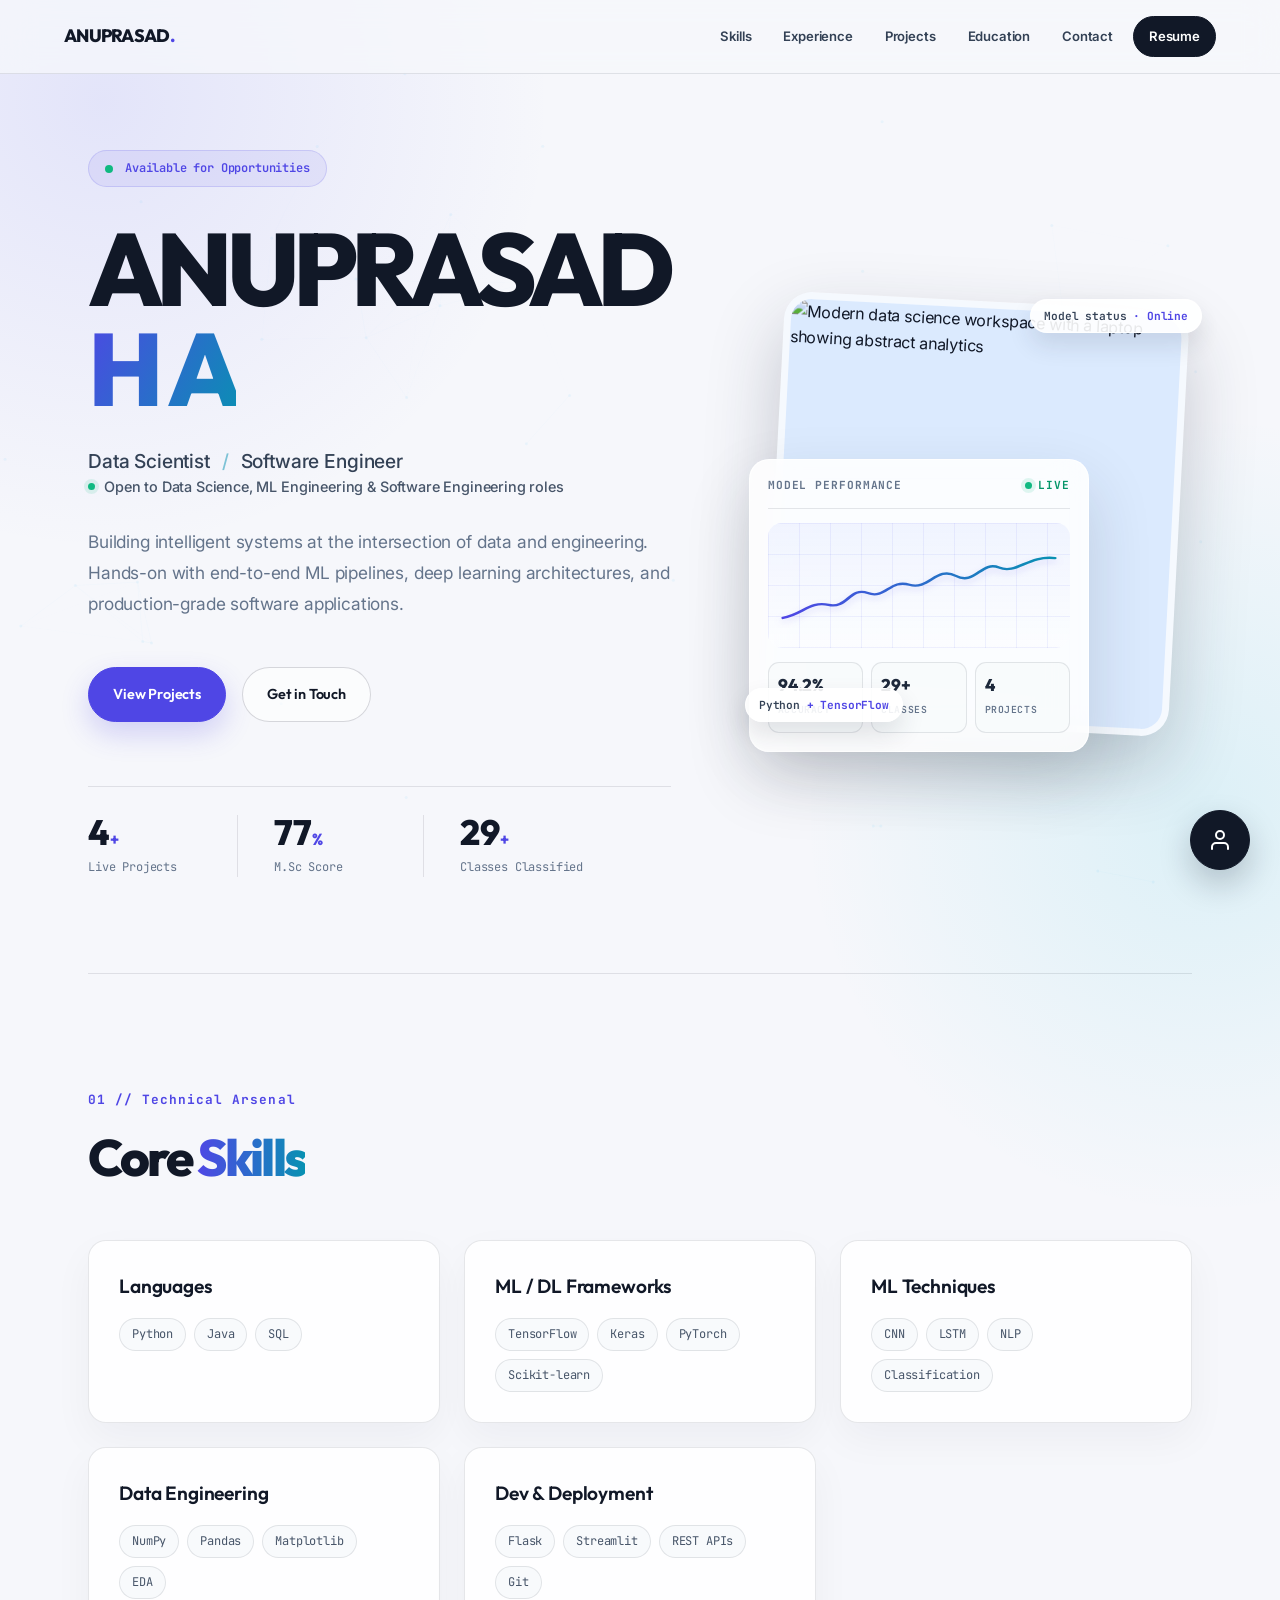
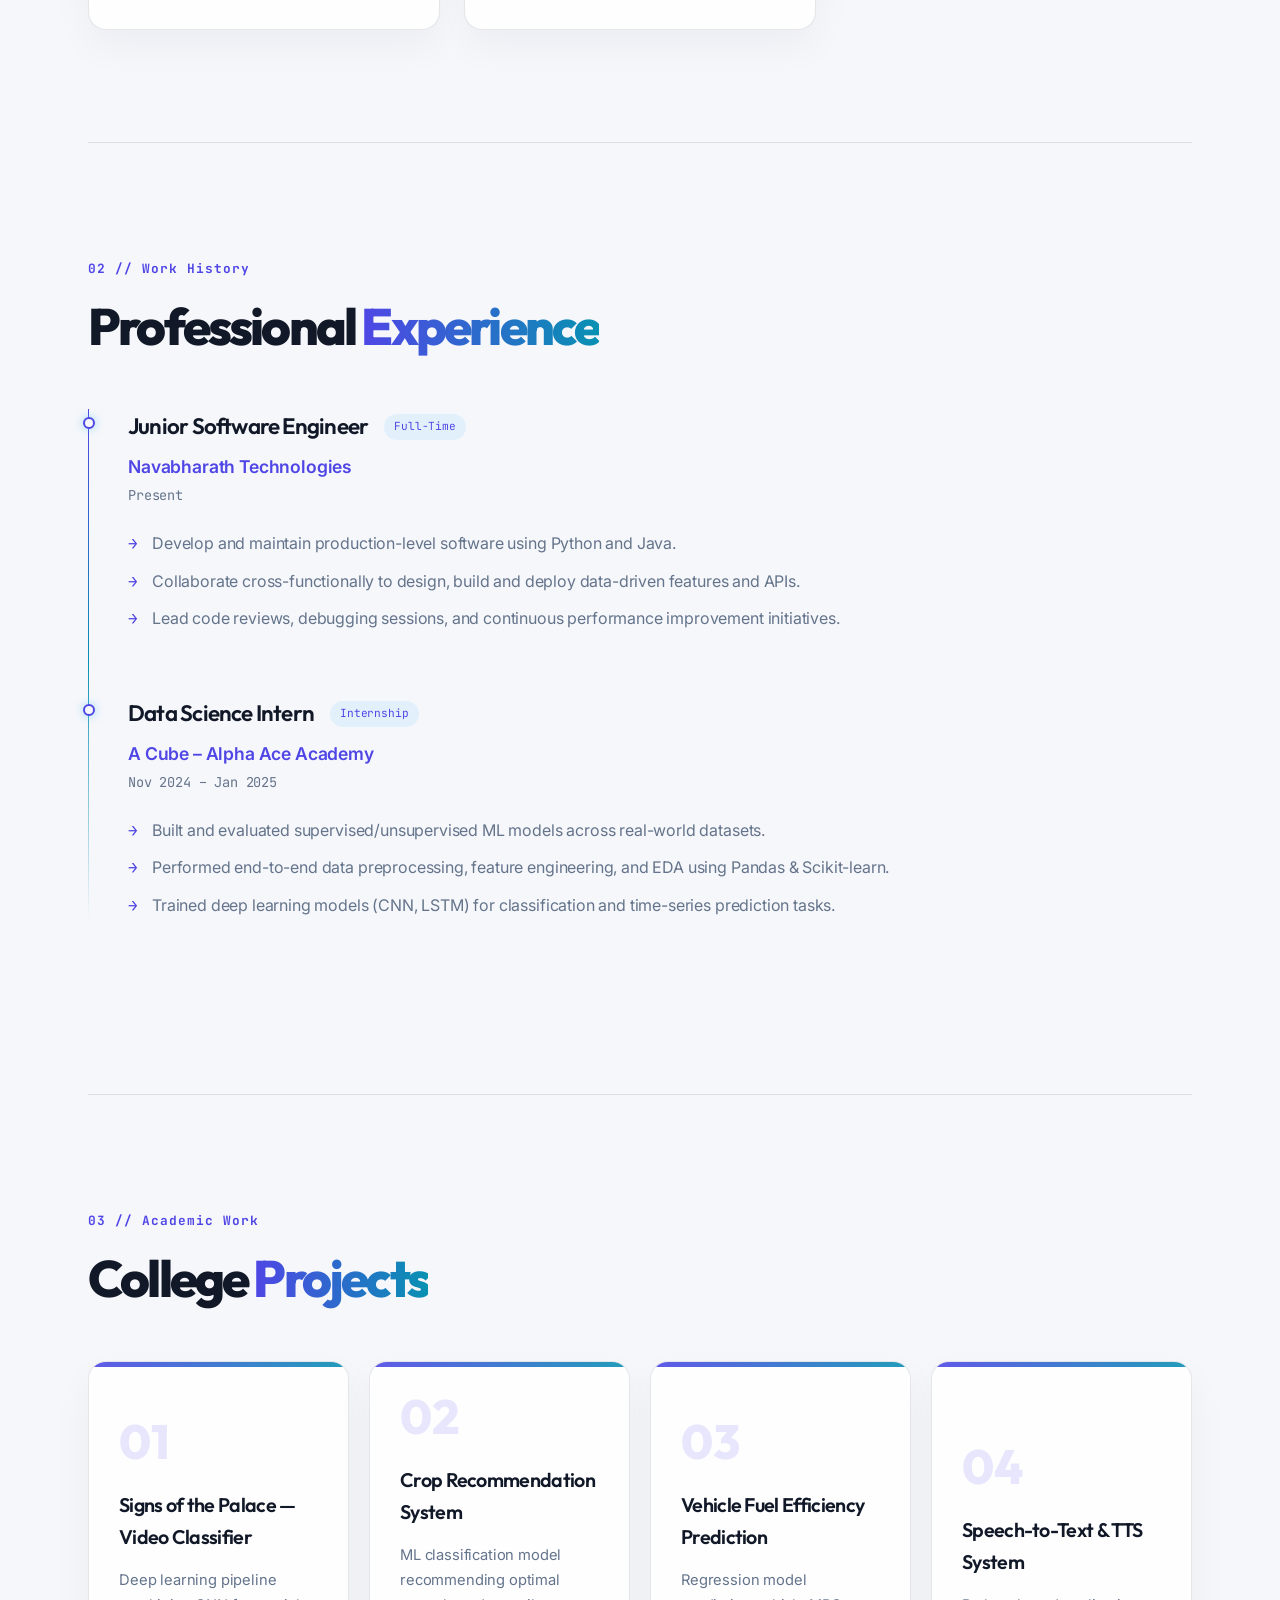
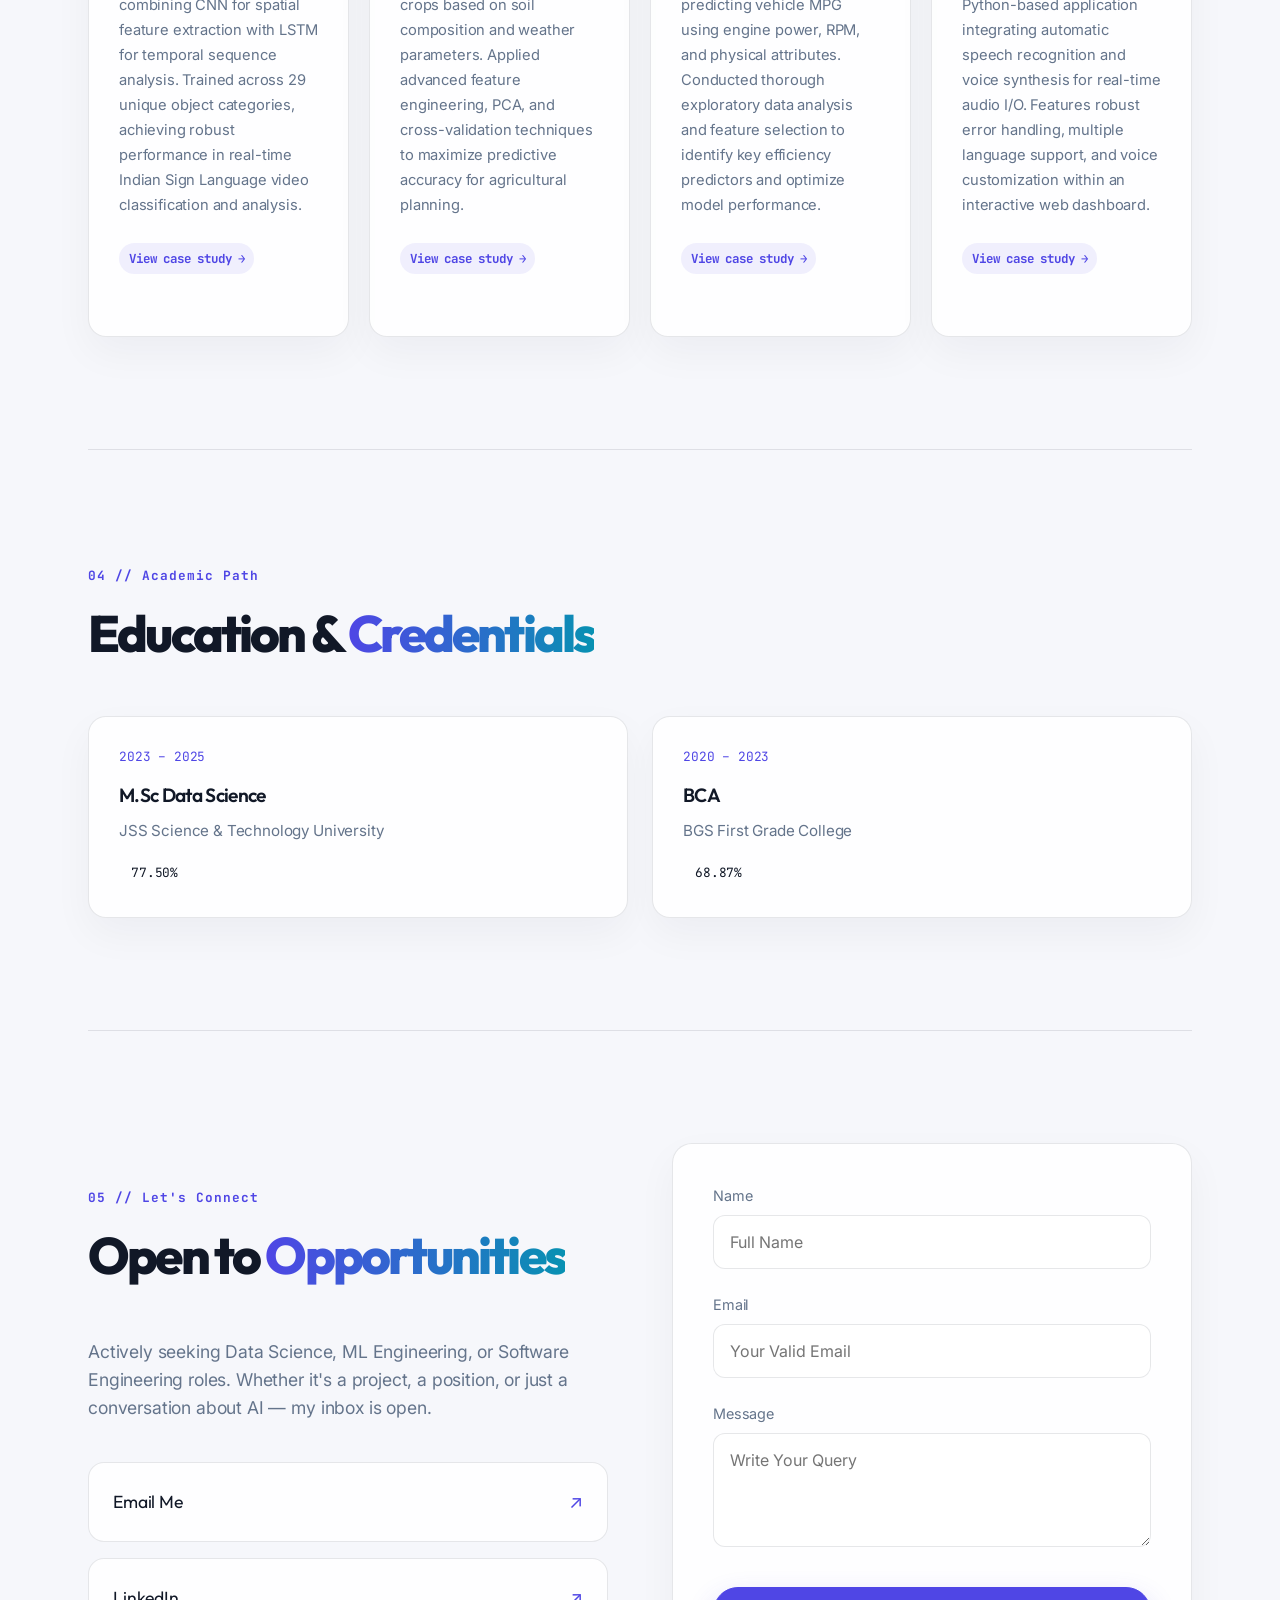
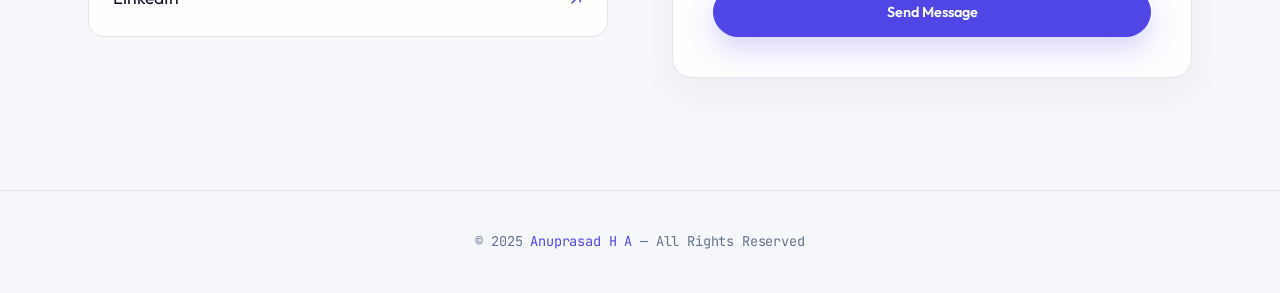
==== commit 9f477947: "Add SEO tags, robots.txt, and sitemap" ====
--- a/index.html
+++ b/index.html
@@ -4,6 +4,9 @@
 <head>
   <meta charset="UTF-8">
   <meta name="viewport" content="width=device-width, initial-scale=1.0">
+  <meta name="description" content="Anuprasad H A is a Data Scientist and Software Engineer building production-ready data, machine learning, and software solutions.">
+  <meta name="theme-color" content="#4f46e5">
+  <meta name="google-site-verification" content="wNe9W_bps9jMbaR64ujHaewBeLq7zS_w47ErCESDNhU" />
   <title>Anuprasad H A — Data Science & AI Engineer</title>
   <style>
     @import url('https://fonts.googleapis.com/css2?family=Outfit:wght@400;600;800&family=Inter:wght@300;400;500;600&family=JetBrains+Mono:wght@400;500&display=swap');
@@ -1099,10 +1102,74 @@
       font-size: 0.95rem;
       white-space: nowrap;
     }
+
+    /* 2026 portfolio refresh: understated, high-contrast and recruiter-friendly */
+    :root { --bg: #f6f7fb; --surface: rgba(255,255,255,.82); --surface2: #eef1f8; --accent: #4f46e5; --accent2: #0891b2; --accent3: #e11d48; --text: #111827; --muted: #64748b; --border: rgba(15,23,42,.10); --glass-bg: rgba(246,247,251,.76); }
+    body { background: radial-gradient(circle at 8% 2%,rgba(99,102,241,.13),transparent 28rem), radial-gradient(circle at 94% 16%,rgba(6,182,212,.11),transparent 25rem), var(--bg); color: var(--text); letter-spacing: -.01em; }
+    #bg-canvas { opacity: .16; }
+    nav { justify-content: space-between; padding: 16px clamp(24px,5vw,72px); background: var(--glass-bg); }
+    .brand { font-family: var(--font-display); font-size: 1.12rem; font-weight: 800; letter-spacing: -.04em; color: var(--text); text-decoration: none; }.brand span { color: var(--accent); }
+    .nav-links { gap: 8px; }.nav-links a { color: #334155; font-family: var(--font-sans); font-weight: 600; font-size: .82rem; }.nav-links a:hover { color: var(--accent); }
+    .nav-links .nav-resume { color: #fff; background: var(--text); border-color: var(--text); border-radius: 999px; padding: 9px 15px; }.nav-links .nav-resume:hover { color: #fff; background: var(--accent); border-color: var(--accent); }
+    .hero { min-height: min(880px,100vh); max-width: 1280px; padding: 150px clamp(24px,7vw,88px) 96px; }.hero-inner { max-width: 900px; }.hero-tag { color: var(--accent); background: rgba(79,70,229,.08); border-color: rgba(79,70,229,.16); font-weight: 600; }.hero-tag-dot { background: #10b981; }
+    .hero-name { max-width: 850px; font-size: clamp(3.6rem,8vw,7.25rem); letter-spacing: -.065em; line-height: .97; }.hero-name span { background: linear-gradient(120deg,var(--accent),var(--accent2)); background-clip: text; -webkit-background-clip: text; }.hero-role { font-size: 1.2rem; color: #334155; margin-top: 28px; }.hero-desc { max-width: 650px; color: var(--muted); font-size: 1.08rem; }
+    .btn { border-radius: 999px; padding: 15px 24px; cursor: pointer; }.btn-primary { background: var(--accent); color: #fff; border-color: var(--accent); box-shadow: 0 12px 28px rgba(79,70,229,.22); }.btn-primary:hover { background: #3730a3; color: #fff; border-color: #3730a3; transform: translateY(-2px); }.btn-secondary { color: var(--text); border-color: rgba(15,23,42,.16); background: rgba(255,255,255,.6); }.btn-secondary:hover { border-color: var(--accent); color: var(--accent); }
+    .hero-stats { gap: 0; border-top: 1px solid var(--border); padding-top: 28px; }.stat { min-width: 150px; padding-right: 36px; margin-right: 36px; border-right: 1px solid var(--border); }.stat:last-child { border: 0; }.stat-num { font-size: 2.2rem; }.stat-num sub,.section-tag,.edu-year { color: var(--accent); }
+    section { max-width: 1280px; padding: 112px clamp(24px,7vw,88px); }.section-tag { font-weight: 700; letter-spacing: .08em; }.section-title { margin-bottom: 52px; letter-spacing: -.055em; }.divider { max-width: 1104px; background: var(--border); }
+    .glow-card,.contact-form-wrap { background: var(--surface); border-color: var(--border); box-shadow: 0 16px 40px rgba(15,23,42,.045); }.glow-card { border-radius: 18px; padding: 30px; transition: transform .3s ease,border-color .3s ease,box-shadow .3s ease; }.glow-card:hover { transform: translateY(-6px); border-color: rgba(79,70,229,.28); box-shadow: 0 24px 48px rgba(15,23,42,.10); }
+    .skill-tag,.tech-pill { color: #475569; background: #f8fafc; border: 1px solid var(--border); border-radius: 999px; }.project-card { min-height: 330px; }.project-num { color: rgba(79,70,229,.13); }.project-name,.exp-title,.edu-degree { letter-spacing: -.035em; }.project-desc,.exp-bullets li,.edu-institute,.contact-intro { color: var(--muted); }.exp-company { color: var(--accent); font-weight: 600; }.timeline::before { background: linear-gradient(to bottom,var(--accent),var(--accent2),transparent); }.exp-item::before { background: var(--bg); }
+    .contact-link { background: var(--surface); border-color: var(--border); border-radius: 16px; }.contact-link:hover { background: #fff; border-color: rgba(79,70,229,.28); transform: translateX(5px); }.contact-form-wrap { border-radius: 20px; }.form-input { background: rgba(255,255,255,.75); color: var(--text); border-color: var(--border); }.floating-about-btn { background: #111827; color: #fff; border-color: #111827; box-shadow: 0 14px 32px rgba(15,23,42,.22); }.floating-about-btn:hover { background: var(--accent); } footer { color: var(--muted); }
+    @media (max-width: 900px) { .projects-grid { grid-template-columns: repeat(2,minmax(0,1fr)); gap: 20px; }.contact-grid { gap: 40px; } }
+    @media (max-width: 768px) { nav { padding: 14px 20px; }.brand { position: relative; z-index: 102; }.nav-links { background: rgba(246,247,251,.96); gap: 18px; }.nav-links a { font-size: 1.25rem; }.hero { min-height: auto; padding: 132px 24px 72px; text-align: left; }.hero-name { font-size: clamp(3.2rem,15vw,5rem); }.hero-role,.hero-cta,.hero-stats { justify-content: flex-start; }.hero-desc { font-size: 1rem; margin-bottom: 35px; }.hero-stats { gap: 0; padding-top: 24px; }.stat { min-width: 0; width: 33.333%; margin: 0; padding: 0 12px; }.stat:first-child { padding-left: 0; }.stat-num { font-size: 1.8rem; }.stat-label { font-size: .63rem; } section { padding: 76px 24px; }.section-title { margin-bottom: 36px; }.skills-grid,.edu-grid,.projects-grid { grid-template-columns: 1fr; }.project-card { min-height: 0; }.glow-card { padding: 24px; }.contact-link { padding: 18px; }.floating-about-btn { width: 52px; height: 52px; bottom: 18px; right: 18px; }.toast { max-width: calc(100vw - 32px); padding: 13px 16px; border-radius: 14px; }.toast-message { white-space: normal; font-size: .85rem; } }
+    @media (prefers-reduced-motion: reduce) { *,*::before,*::after { animation-duration: .01ms !important; animation-iteration-count: 1 !important; scroll-behavior: auto !important; transition-duration: .01ms !important; } }
+
+    /* Recruiter-friendly usability and performance polish */
+    section { scroll-margin-top: 88px; }
+    :focus-visible { outline: 3px solid rgba(79,70,229,.55); outline-offset: 4px; }
+    .skip-link { position:fixed; top:10px; left:10px; z-index:10001; padding:10px 14px; background:#111827; color:#fff; border-radius:8px; text-decoration:none; transform:translateY(-160%); transition:transform .2s ease; }.skip-link:focus { transform:translateY(0); }
+    .availability-line { display:flex; align-items:center; gap:9px; margin:-26px 0 28px; color:#475569; font-size:.9rem; font-weight:500; }.availability-line::before { content:''; width:7px; height:7px; border-radius:50%; background:#10b981; box-shadow:0 0 0 4px rgba(16,185,129,.12); }
+    .project-link { margin-top:auto; display:inline-flex; align-items:center; gap:7px; width:max-content; font:700 .78rem var(--font-mono); color:var(--accent); }
+    .contact-link::after { content:'↗'; margin-left:auto; color:var(--accent); font-size:1.15rem; }
+    .workspace-photo { background:#dbeafe; }
+    @media (pointer:fine) { body { cursor:auto; }.cursor,.cursor-ring { display:none; } .btn { cursor:pointer; } }
+
+    /* Visual storytelling layer */
+    .hero {
+      display: grid;
+      grid-template-columns: minmax(0, 1.15fr) minmax(330px, .85fr);
+      gap: clamp(44px, 7vw, 104px);
+      align-items: center;
+    }
+    .hero-inner { max-width: 680px; }
+    .hero-visual { position: relative; min-height: 500px; display: grid; place-items: center; }
+    .hero-orb { position: absolute; width: 340px; height: 340px; border-radius: 50%; background: radial-gradient(circle at 31% 26%, rgba(255,255,255,.95) 0 4%, transparent 4.5%), linear-gradient(140deg, #e0e7ff, #cffafe); filter: blur(.1px); opacity: .95; }
+    .hero-orb::before, .hero-orb::after { content: ''; position: absolute; border-radius: 50%; border: 1px solid rgba(79,70,229,.22); inset: 22px; }
+    .hero-orb::after { inset: 60px; border-color: rgba(8,145,178,.26); }
+    .workspace-photo { position:absolute; z-index:1; width:min(100%, 405px); height: 426px; object-fit:cover; border-radius:28px; box-shadow:0 30px 72px rgba(30,41,59,.23); border:7px solid rgba(255,255,255,.72); transform:rotate(3deg); }
+    .ml-card { position: absolute; z-index: 3; width: min(88%, 340px); padding: 18px; bottom: 12px; left: -12px; border: 1px solid rgba(255,255,255,.9); border-radius: 20px; background: rgba(255,255,255,.87); backdrop-filter: blur(18px); box-shadow: 0 28px 64px rgba(30,41,59,.16); }
+    .ml-card-top { display:flex; align-items:center; justify-content:space-between; padding-bottom: 16px; border-bottom: 1px solid var(--border); font: 700 .7rem var(--font-mono); letter-spacing: .08em; color: #64748b; }
+    .ml-live { display:inline-flex; align-items:center; gap:6px; color:#059669; }.ml-live i { width:7px; height:7px; border-radius:50%; background:#10b981; box-shadow:0 0 0 4px rgba(16,185,129,.12); }
+    .ml-chart { height: 125px; margin: 14px 0; position:relative; overflow:hidden; border-radius: 14px; background: linear-gradient(180deg, rgba(238,242,255,.85), rgba(255,255,255,.25)); }
+    .ml-grid { position:absolute; inset:0; background-image: linear-gradient(rgba(99,102,241,.09) 1px, transparent 1px), linear-gradient(90deg, rgba(99,102,241,.09) 1px, transparent 1px); background-size: 31px 31px; }
+    .ml-line { position:absolute; inset: 25px 15px 17px; width: calc(100% - 30px); height: calc(100% - 42px); overflow:visible; }
+    .ml-line path { fill:none; stroke:url(#line-gradient); stroke-width:4; stroke-linecap:round; stroke-linejoin:round; filter: drop-shadow(0 5px 5px rgba(79,70,229,.2)); stroke-dasharray: 800; animation: draw-line 2.4s ease-out both; }
+    @keyframes draw-line { from { stroke-dashoffset: 800; } to { stroke-dashoffset: 0; } }
+    .ml-metrics { display:grid; grid-template-columns: repeat(3,1fr); gap:8px; }.ml-metric { padding: 11px 9px; border: 1px solid var(--border); border-radius: 11px; background: rgba(248,250,252,.8); }.ml-metric strong { display:block; font: 800 1.06rem var(--font-display); color:#1e293b; }.ml-metric span { font: 600 .61rem var(--font-mono); color:#64748b; text-transform:uppercase; letter-spacing:.06em; }
+    .float-chip { position:absolute; z-index:4; padding:9px 13px; border-radius:999px; color:#334155; background:rgba(255,255,255,.9); border:1px solid rgba(255,255,255,.95); box-shadow:0 12px 25px rgba(30,41,59,.12); font:600 .7rem var(--font-mono); }.float-chip.one { top:35px; right:-10px; }.float-chip.two { bottom:42px; left:-16px; }.float-chip b { color: var(--accent); }
+    .section-title { max-width: 740px; }
+    .projects-grid { gap: 20px; }
+    .project-card { min-height: 355px; justify-content: flex-end; }
+    .project-card::after { content:''; position:absolute; inset:0 0 auto; height:5px; background:linear-gradient(90deg,var(--accent),var(--accent2)); opacity:.9; }
+    .project-name { font-size: 1.23rem; }
+    .project-desc { font-size: .92rem; line-height:1.7; }
+    .project-desc span { display:inline-flex; align-items:center; gap:6px; padding:7px 10px; border-radius:999px; background:rgba(79,70,229,.08); }
+    @media (max-width: 1000px) { .hero { grid-template-columns: 1fr; gap: 28px; }.hero-visual { min-height: 390px; max-width: 500px; width:100%; margin:0 auto; }.hero-inner { max-width: 720px; } }
+    @media (max-width: 768px) { .hero { display:block; }.hero-visual { min-height: 420px; margin-top: 48px; }.hero-orb { width:280px; height:280px; }.workspace-photo { width: 320px; height:350px; }.ml-card { width: min(88%,310px); left:0; bottom:8px; }.float-chip.one { right:-2px; top:22px; }.float-chip.two { left:-2px; bottom:16px; } }
   </style>
 </head>
 
 <body>
+  <a class="skip-link" href="#home">Skip to content</a>
   <div id="scroll-progress"></div>
   <div class="cursor" id="cursor"></div>
   <div class="cursor-ring" id="cursor-ring"></div>
@@ -1110,6 +1177,7 @@
 
   <main>
     <nav>
+      <a class="brand" href="#home" aria-label="Anuprasad H A home">ANUPRASAD<span>.</span></a>
       <button class="nav-toggle" aria-label="Toggle menu" id="nav-toggle">
         <div class="nav-toggle-box">
           <span></span><span></span><span></span>
@@ -1134,6 +1202,7 @@
         <div class="hero-role reveal" style="transition-delay: 200ms;">
           Data Scientist <span>/</span> Software Engineer
         </div>
+        <div class="availability-line reveal" style="transition-delay: 250ms;">Open to Data Science, ML Engineering & Software Engineering roles</div>
         <p class="hero-desc reveal" style="transition-delay: 300ms;">
           Building intelligent systems at the intersection of data and engineering. Hands-on with end-to-end ML
           pipelines, deep learning architectures, and production-grade software applications.
@@ -1154,6 +1223,27 @@
           <div class="stat">
             <div class="stat-num">29<sub>+</sub></div>
             <div class="stat-label">Classes Classified</div>
+          </div>
+        </div>
+      </div>
+      <div class="hero-visual reveal" style="transition-delay: 350ms;" aria-label="Machine learning performance visualization">
+        <div class="hero-orb"></div>
+        <img class="workspace-photo" src="assets/ai-workspace.png" alt="Modern data science workspace with a laptop showing abstract analytics" width="405" height="426" decoding="async" fetchpriority="high">
+        <div class="float-chip one">Model status <b>· Online</b></div>
+        <div class="float-chip two">Python <b>+ TensorFlow</b></div>
+        <div class="ml-card">
+          <div class="ml-card-top"><span>MODEL PERFORMANCE</span><span class="ml-live"><i></i> LIVE</span></div>
+          <div class="ml-chart">
+            <div class="ml-grid"></div>
+            <svg class="ml-line" viewBox="0 0 340 140" preserveAspectRatio="none" aria-hidden="true">
+              <defs><linearGradient id="line-gradient" x1="0" x2="1"><stop stop-color="#4f46e5"/><stop offset="1" stop-color="#0891b2"/></linearGradient></defs>
+              <path d="M0,118 C24,112 34,89 57,96 S84,65 106,76 S134,52 158,62 S192,30 216,47 S248,21 270,33 S306,12 340,17"/>
+            </svg>
+          </div>
+          <div class="ml-metrics">
+            <div class="ml-metric"><strong>94.2%</strong><span>Accuracy</span></div>
+            <div class="ml-metric"><strong>29+</strong><span>Classes</span></div>
+            <div class="ml-metric"><strong>4</strong><span>Projects</span></div>
           </div>
         </div>
       </div>
@@ -1250,7 +1340,7 @@
               <div class="project-name">Signs of the Palace — Video Classifier</div>
               <div class="project-desc">
                 Deep learning pipeline combining CNN for spatial feature extraction with LSTM for temporal sequence analysis. Trained across 29 unique object categories, achieving robust performance in real-time Indian Sign Language video classification and analysis.
-                <br><br><span style="color: var(--accent); font-size: 0.85rem; font-weight: 500;">✨ Read Case Study</span>
+                <br><br><span class="project-link">View case study <b aria-hidden="true">→</b></span>
               </div>
             </div>
           </div>
@@ -1263,7 +1353,7 @@
               <div class="project-name">Crop Recommendation System</div>
               <div class="project-desc">
                 ML classification model recommending optimal crops based on soil composition and weather parameters. Applied advanced feature engineering, PCA, and cross-validation techniques to maximize predictive accuracy for agricultural planning.
-                <br><br><span style="color: var(--accent); font-size: 0.85rem; font-weight: 500;">✨ Read Case Study</span>
+                <br><br><span class="project-link">View case study <b aria-hidden="true">→</b></span>
               </div>
             </div>
           </div>
@@ -1276,7 +1366,7 @@
               <div class="project-name">Vehicle Fuel Efficiency Prediction</div>
               <div class="project-desc">
                 Regression model predicting vehicle MPG using engine power, RPM, and physical attributes. Conducted thorough exploratory data analysis and feature selection to identify key efficiency predictors and optimize model performance.
-                <br><br><span style="color: var(--accent); font-size: 0.85rem; font-weight: 500;">✨ Read Case Study</span>
+                <br><br><span class="project-link">View case study <b aria-hidden="true">→</b></span>
               </div>
             </div>
           </div>
@@ -1289,7 +1379,7 @@
               <div class="project-name">Speech-to-Text & TTS System</div>
               <div class="project-desc">
                 Python-based application integrating automatic speech recognition and voice synthesis for real-time audio I/O. Features robust error handling, multiple language support, and voice customization within an interactive web dashboard.
-                <br><br><span style="color: var(--accent); font-size: 0.85rem; font-weight: 500;">✨ Read Case Study</span>
+                <br><br><span class="project-link">View case study <b aria-hidden="true">→</b></span>
               </div>
             </div>
           </div>
@@ -1366,7 +1456,7 @@
 
             <button type="submit" class="btn btn-primary magnetic"
               style="width: 100%; justify-content: center; margin-top: 8px;">
-              Send Us A Message
+              Send Message
             </button>
           </form>
         </div>
@@ -1376,7 +1466,7 @@
   </main>
 
   <!-- Toast Notification -->
-  <div id="toast" class="toast">
+  <div id="toast" class="toast" role="status" aria-live="polite">
     <div class="toast-icon">
       <svg id="toast-success-icon" width="24" height="24" viewBox="0 0 24 24" fill="none" stroke="var(--accent)"
         stroke-width="2" stroke-linecap="round" stroke-linejoin="round" style="display: none;">
@@ -1438,17 +1528,23 @@
 
   <script>
     // Scroll Progress
+    let scrollTicking = false;
     window.addEventListener('scroll', () => {
+      if (scrollTicking) return;
+      scrollTicking = true;
+      requestAnimationFrame(() => {
       const winScroll = document.body.scrollTop || document.documentElement.scrollTop;
       const height = document.documentElement.scrollHeight - document.documentElement.clientHeight;
       const scrolled = (winScroll / height) * 100;
       document.getElementById("scroll-progress").style.width = scrolled + "%";
-    });
+        scrollTicking = false;
+      });
+    }, { passive: true });
 
     // Mobile menu toggle
     const navToggle = document.getElementById('nav-toggle');
     const navLinks = document.getElementById('nav-links');
-    navToggle.addEventListener('click', (e) => {
+    navToggle?.addEventListener('click', (e) => {
       e.stopPropagation();
       navToggle.classList.toggle('active');
       navLinks.classList.toggle('active');
@@ -1552,7 +1648,7 @@
 
       function buildNodes() {
         nodes = [];
-        const n = Math.min(80, Math.floor((W * H) / 15000));
+        const n = Math.min(42, Math.floor((W * H) / 22000));
         for (let i = 0; i < n; i++) {
           nodes.push({
             x: Math.random() * W, y: Math.random() * H,
@@ -1600,9 +1696,10 @@
             ctx.stroke();
           }
         }
-        requestAnimationFrame(draw);
+        if (!document.hidden) requestAnimationFrame(draw);
       }
       draw();
+      document.addEventListener('visibilitychange', () => { if (!document.hidden) draw(); });
     }
 
     // Scroll reveal
@@ -1699,13 +1796,16 @@
         const object = Object.fromEntries(formData);
         const json = JSON.stringify(object);
 
+        const controller = new AbortController();
+        const requestTimeout = setTimeout(() => controller.abort(), 12000);
         fetch('https://api.web3forms.com/submit', {
           method: 'POST',
           headers: {
             'Content-Type': 'application/json',
             'Accept': 'application/json'
           },
-          body: json
+          body: json,
+          signal: controller.signal
         })
           .then(async (response) => {
             let json = await response.json();
@@ -1718,9 +1818,10 @@
           })
           .catch(error => {
             console.error(error);
-            showToast("Something went wrong!", false);
+            showToast(error.name === 'AbortError' ? "The request timed out. Please try again or email me directly." : "Something went wrong. Please try again or email me directly.", false);
           })
           .finally(() => {
+            clearTimeout(requestTimeout);
             btn.textContent = originalText;
             btn.style.opacity = '1';
             btn.disabled = false;
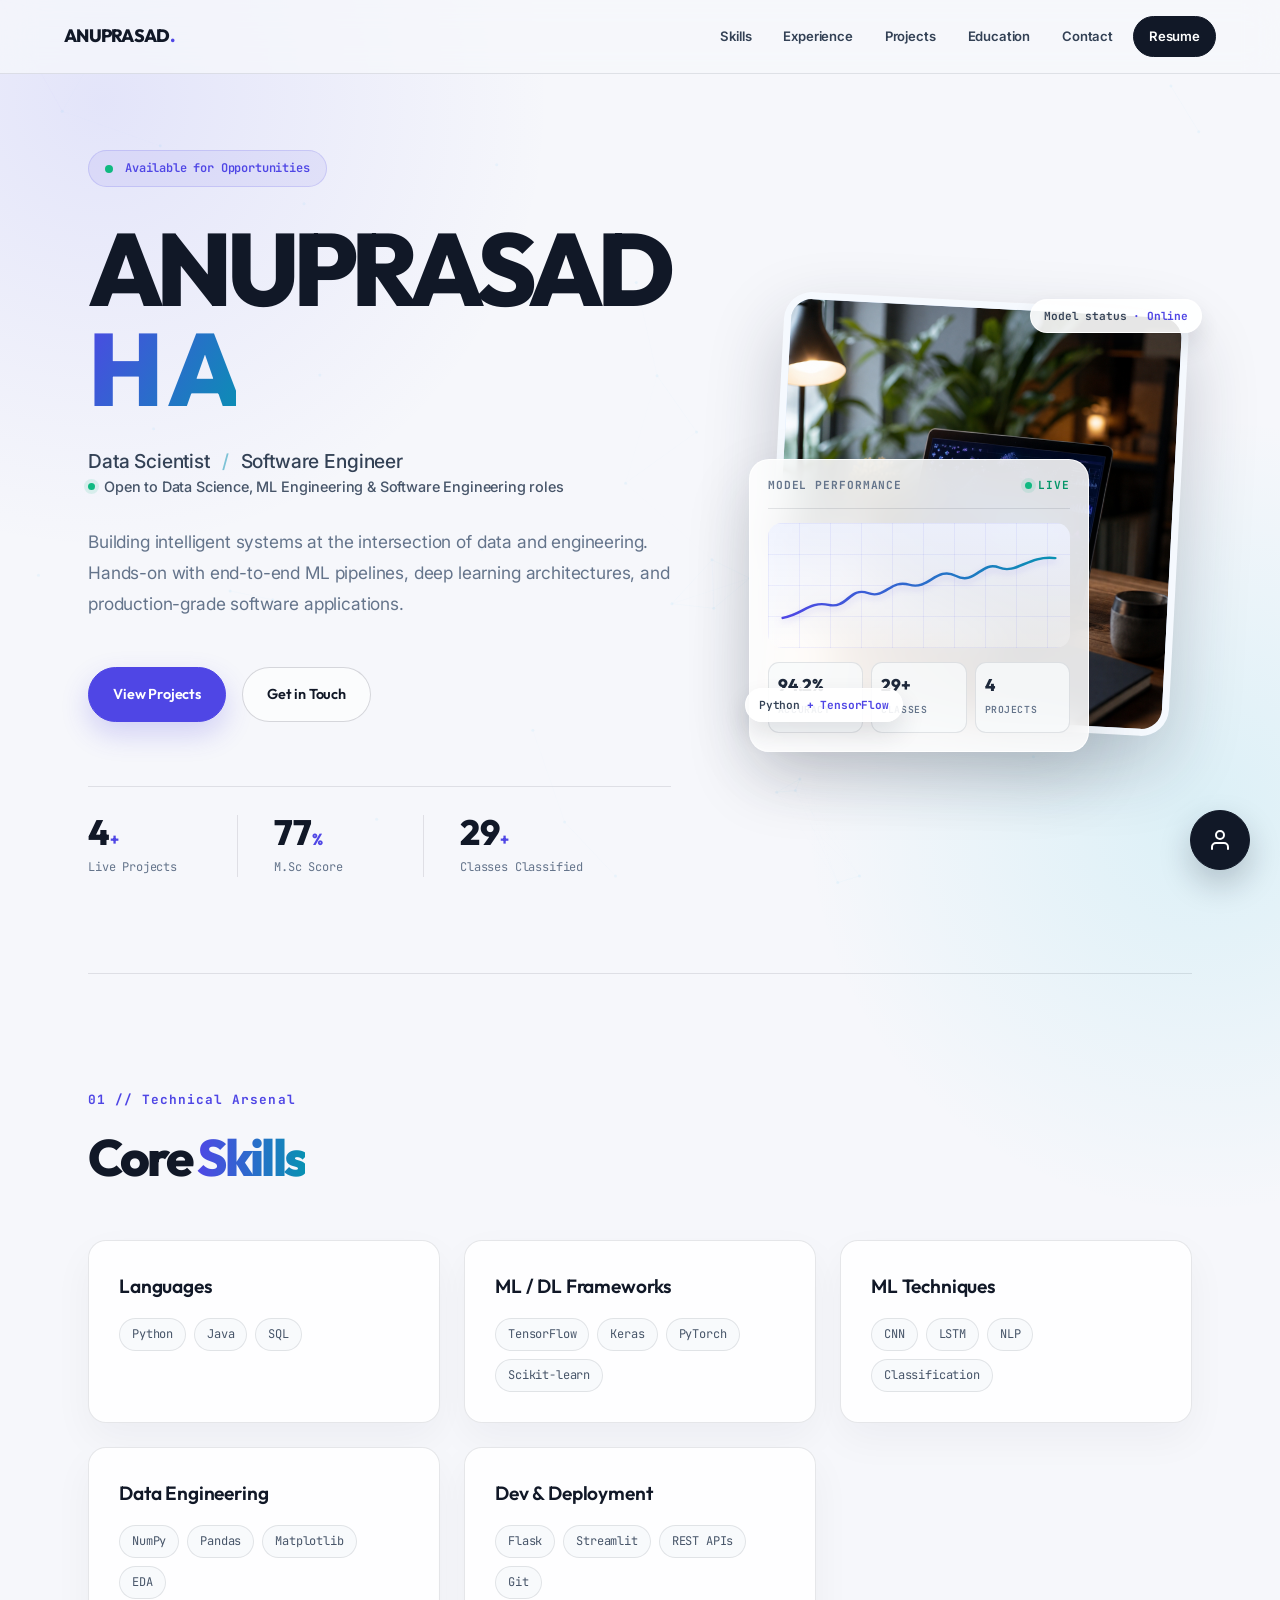
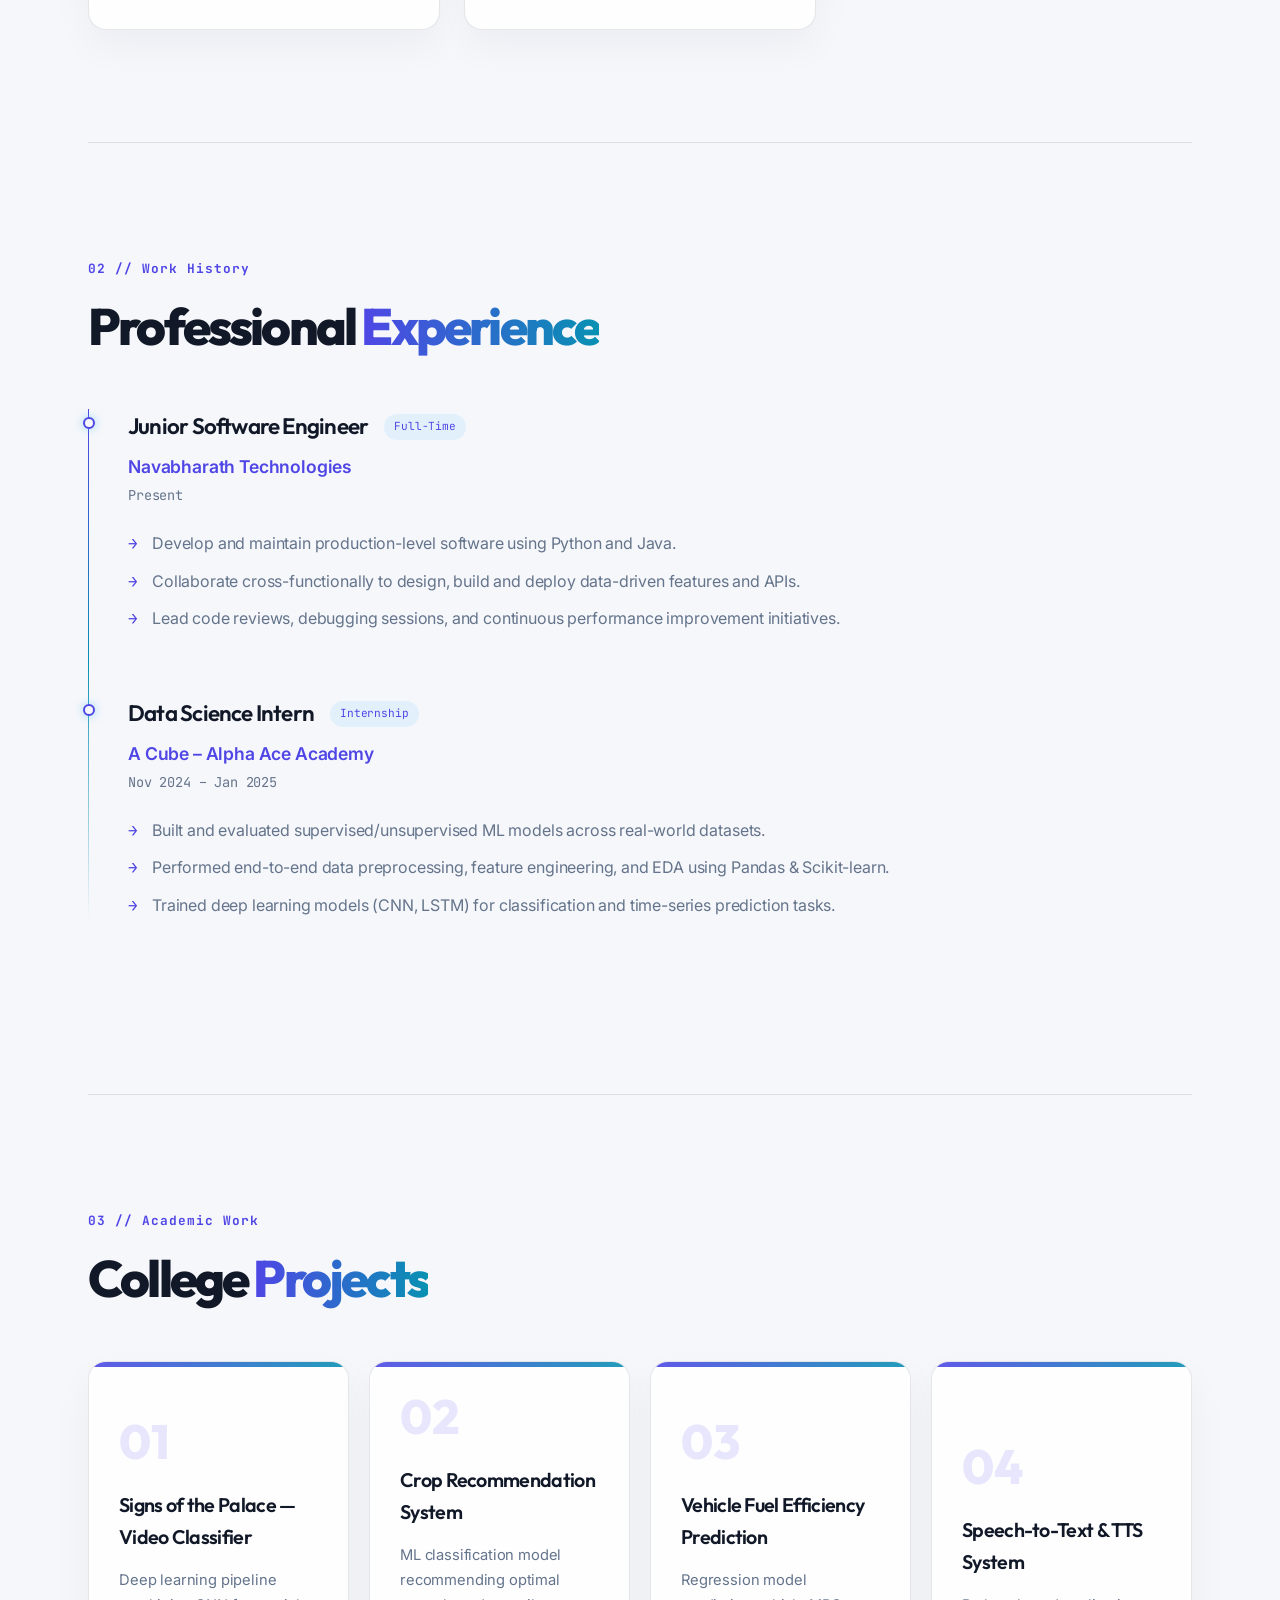
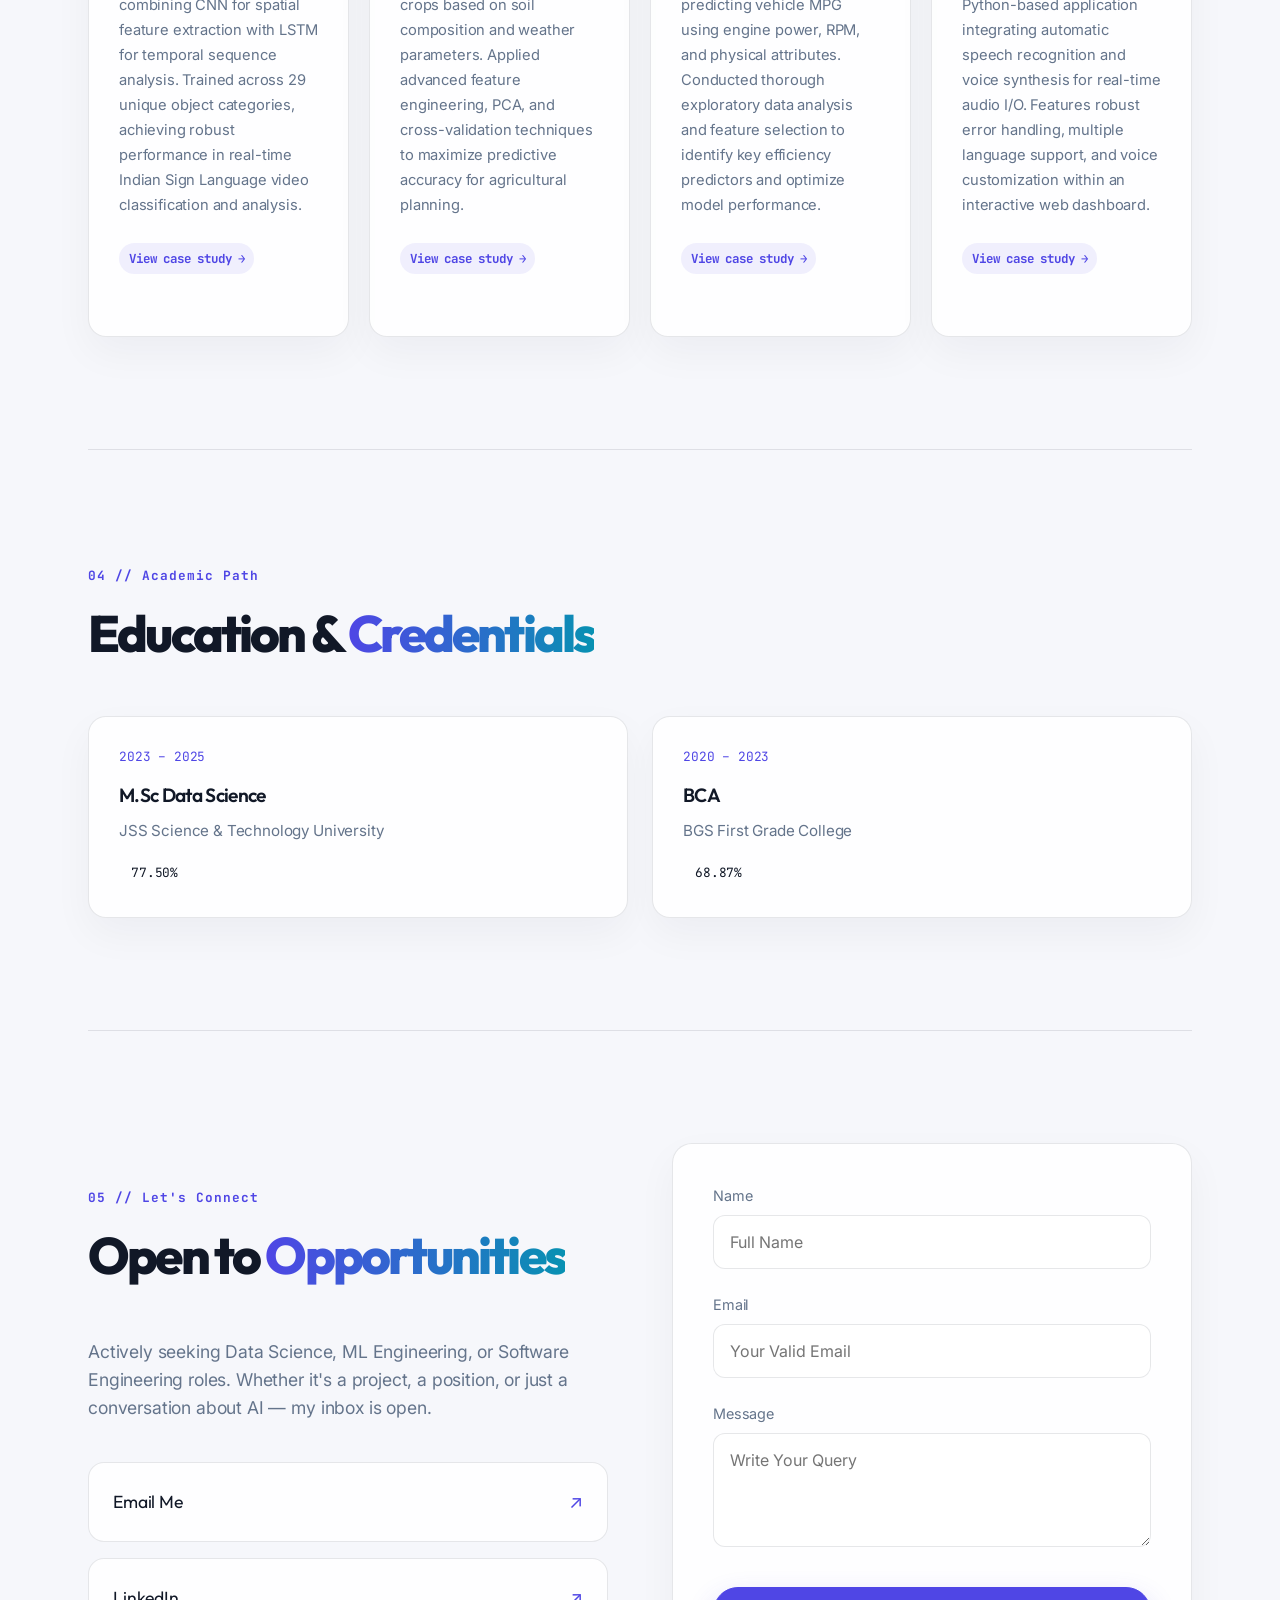
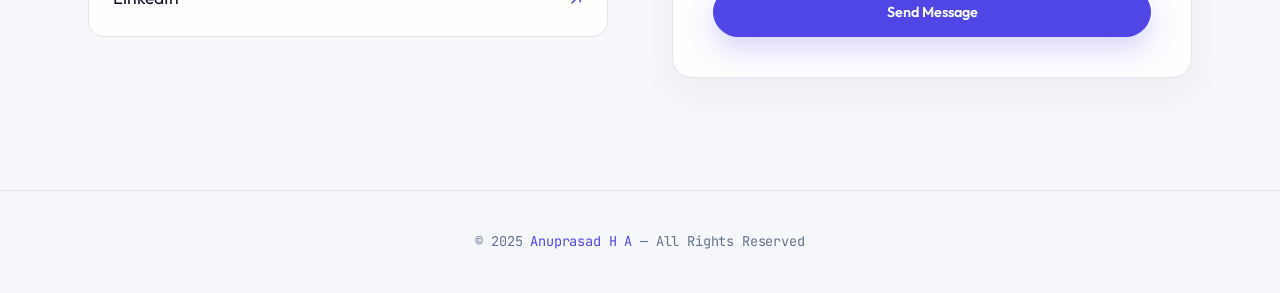
==== commit 3916aeae: "Add Open Graph and Twitter preview tags" ====
--- a/index.html
+++ b/index.html
@@ -7,6 +7,21 @@
   <meta name="description" content="Anuprasad H A is a Data Scientist and Software Engineer building production-ready data, machine learning, and software solutions.">
   <meta name="theme-color" content="#4f46e5">
   <meta name="google-site-verification" content="wNe9W_bps9jMbaR64ujHaewBeLq7zS_w47ErCESDNhU" />
+  
+  <!-- Open Graph / LinkedIn / Facebook -->
+  <meta property="og:type" content="website">
+  <meta property="og:url" content="https://anuprasad.vercel.app/">
+  <meta property="og:title" content="Anuprasad H A — Data Science & AI Engineer">
+  <meta property="og:description" content="Anuprasad H A is a Data Scientist and Software Engineer building production-ready data, machine learning, and software solutions.">
+  <meta property="og:image" content="https://anuprasad.vercel.app/assets/ai-workspace.png">
+
+  <!-- Twitter -->
+  <meta property="twitter:card" content="summary_large_image">
+  <meta property="twitter:url" content="https://anuprasad.vercel.app/">
+  <meta property="twitter:title" content="Anuprasad H A — Data Science & AI Engineer">
+  <meta property="twitter:description" content="Anuprasad H A is a Data Scientist and Software Engineer building production-ready data, machine learning, and software solutions.">
+  <meta property="twitter:image" content="https://anuprasad.vercel.app/assets/ai-workspace.png">
+
   <title>Anuprasad H A — Data Science & AI Engineer</title>
   <style>
     @import url('https://fonts.googleapis.com/css2?family=Outfit:wght@400;600;800&family=Inter:wght@300;400;500;600&family=JetBrains+Mono:wght@400;500&display=swap');
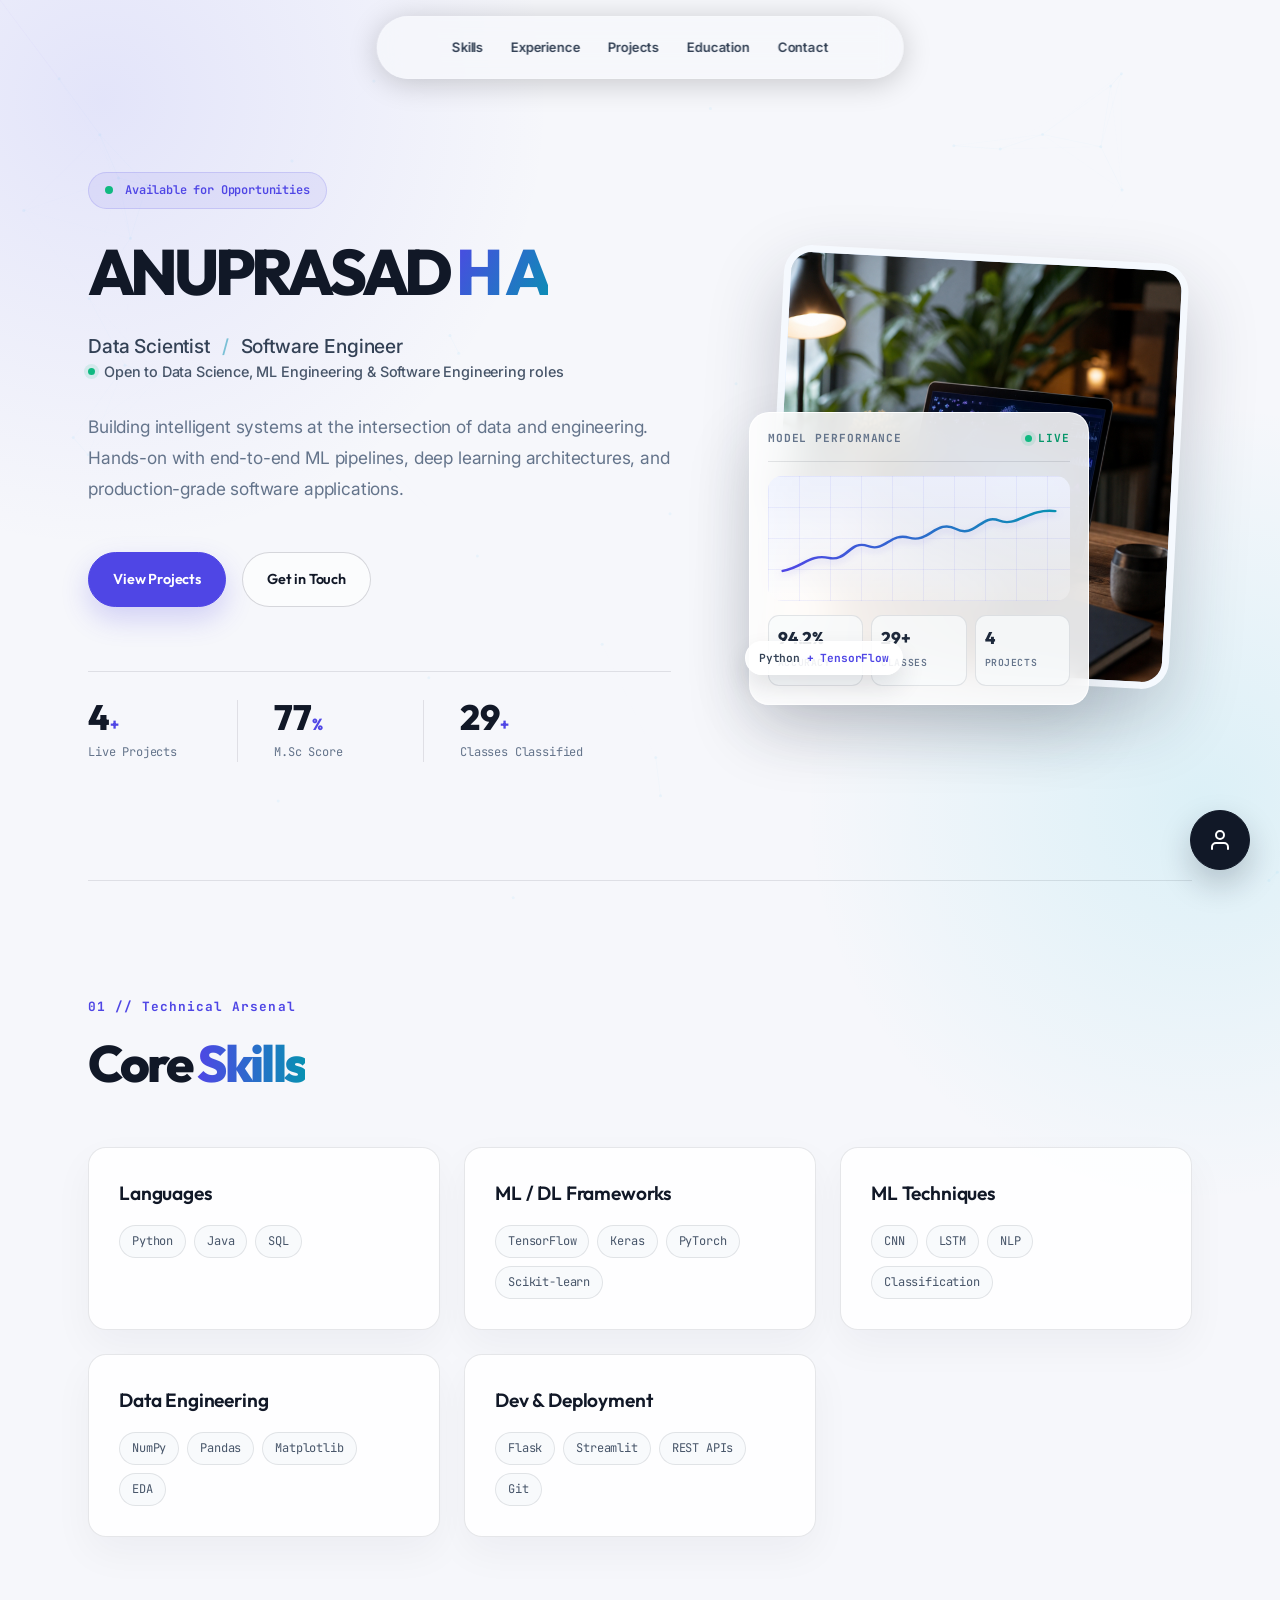
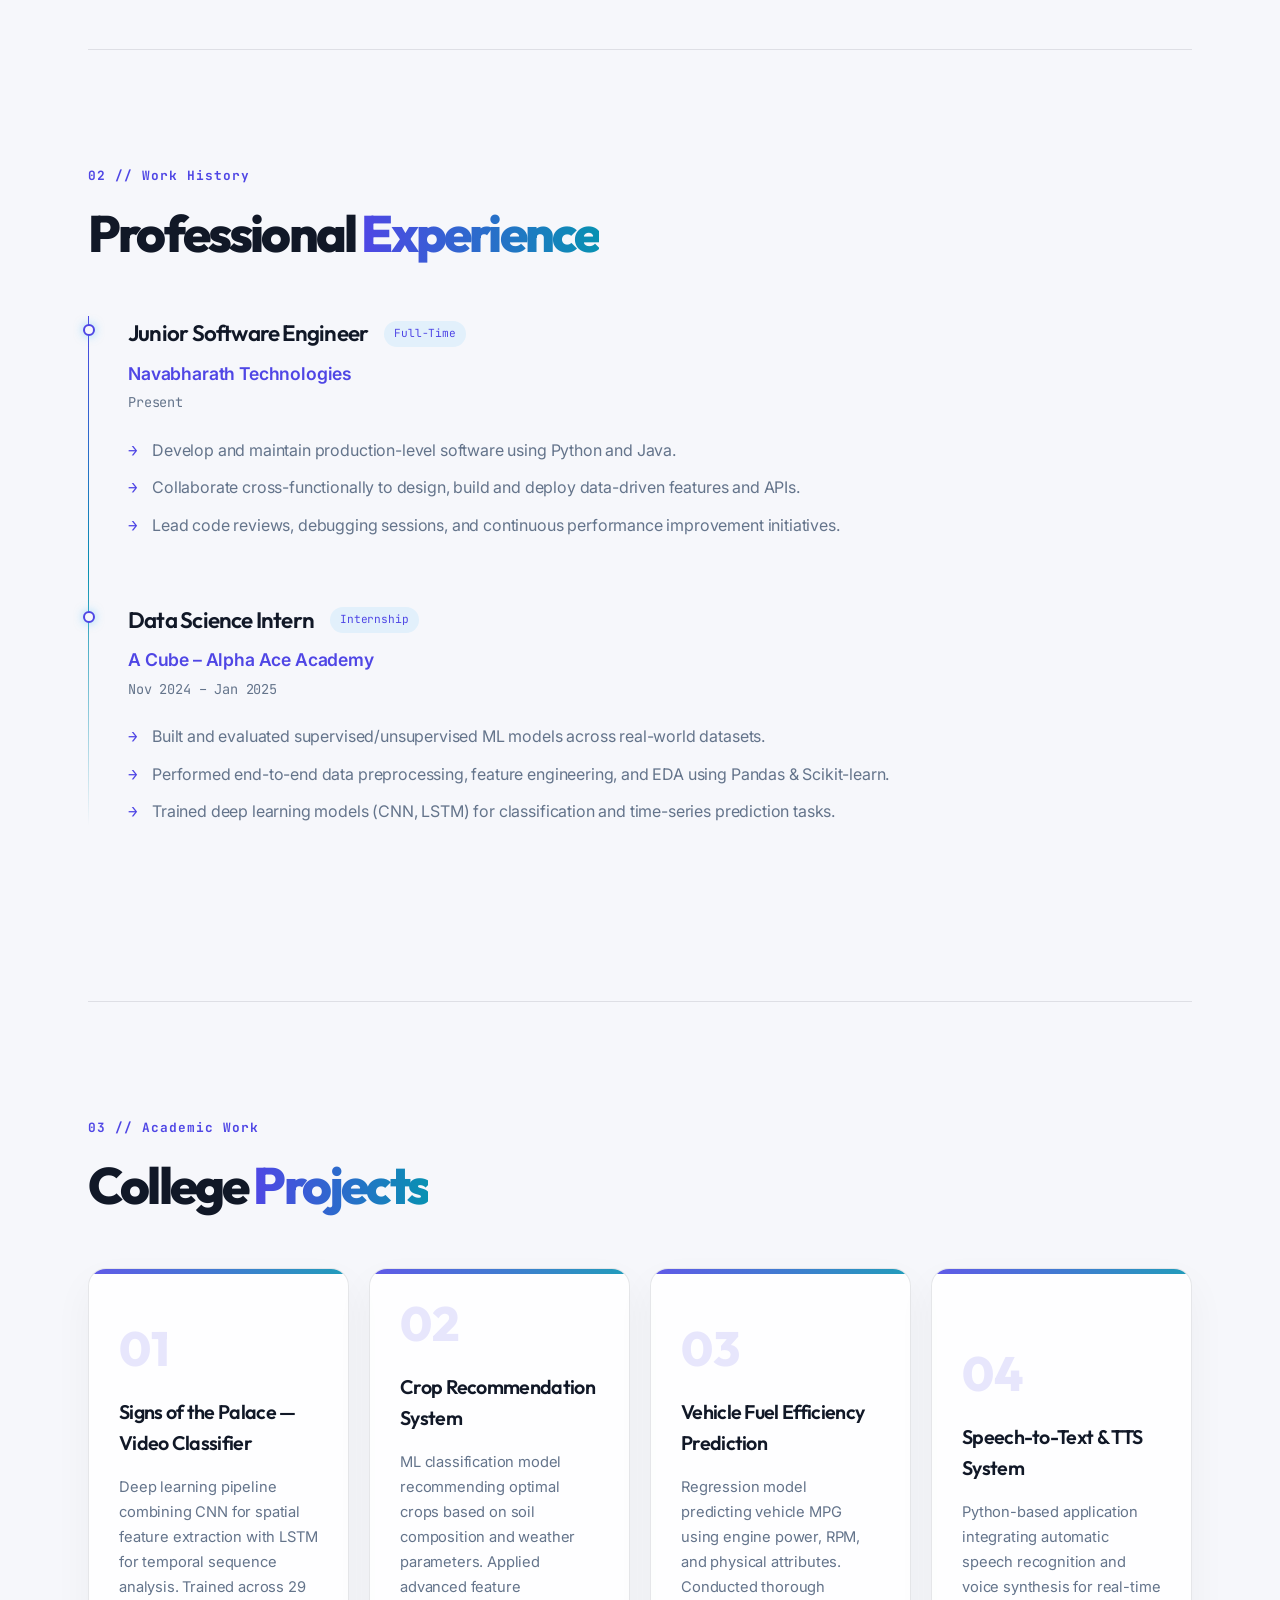
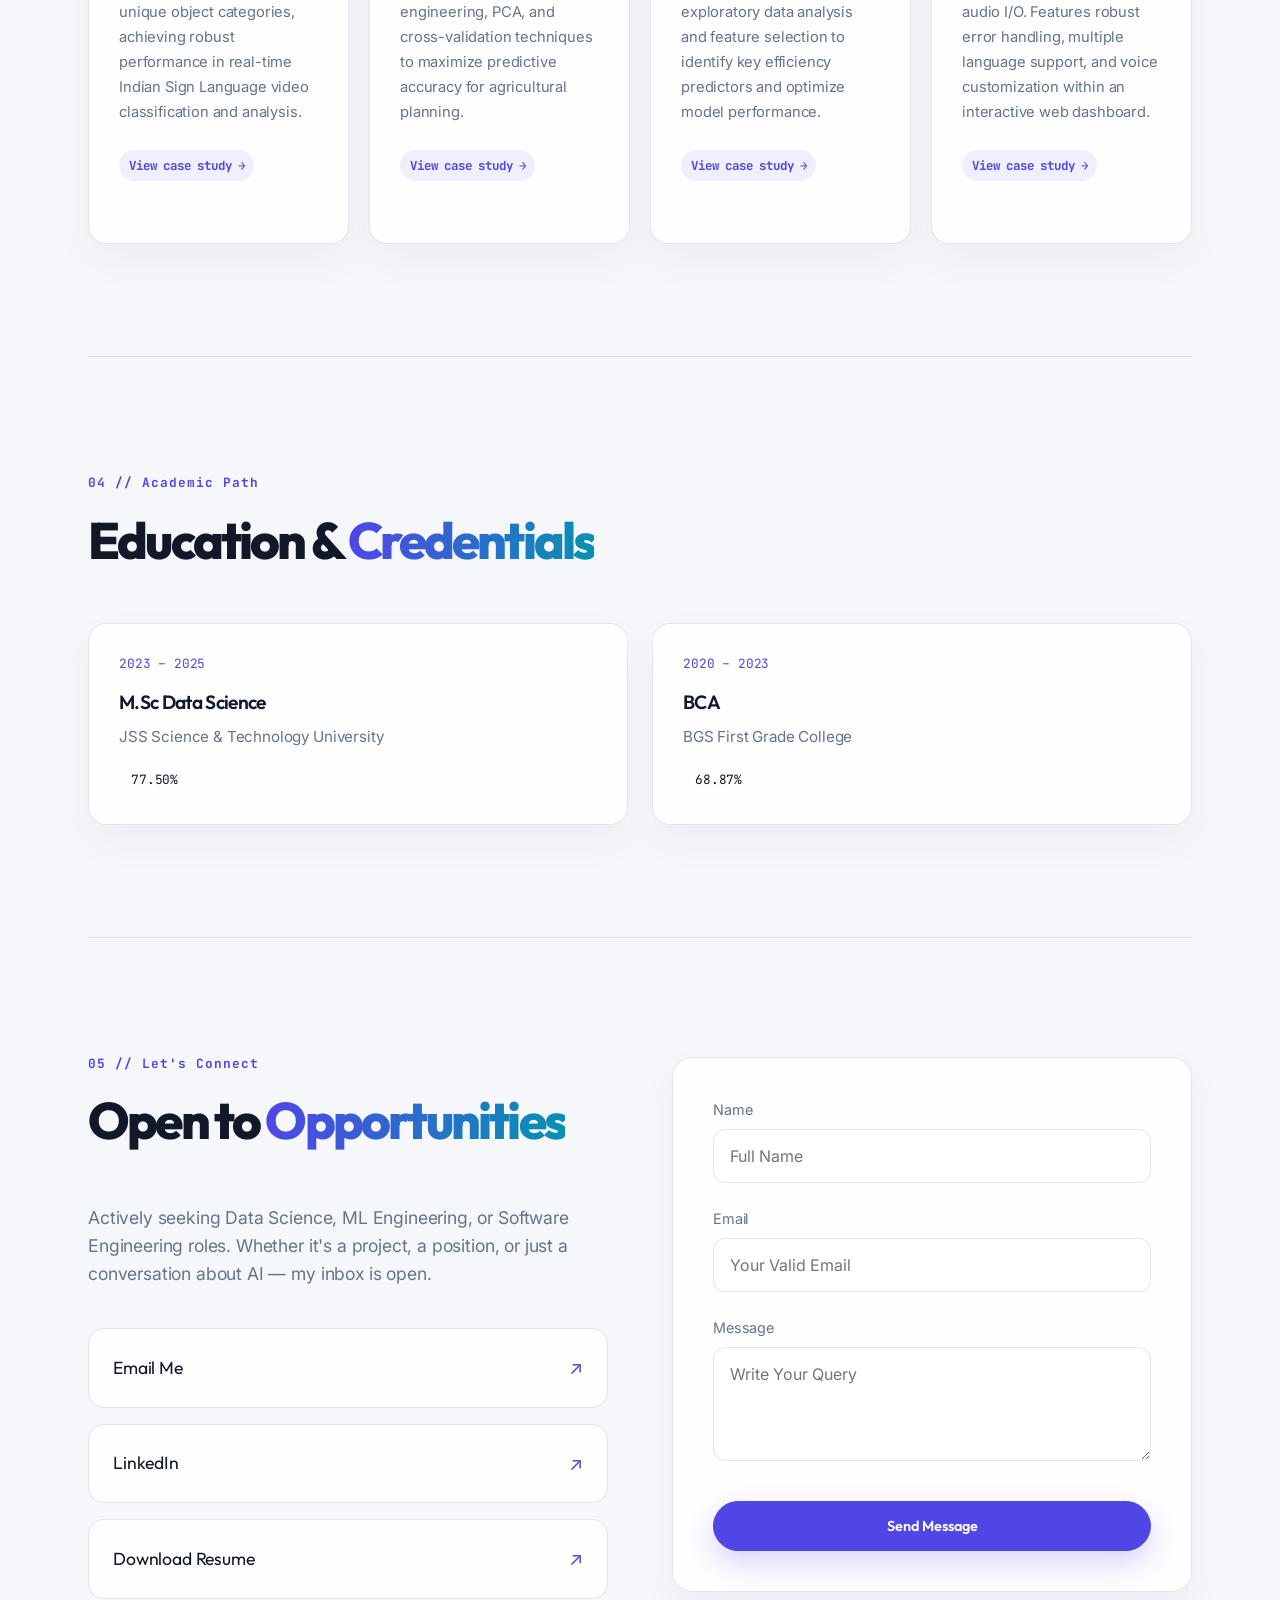
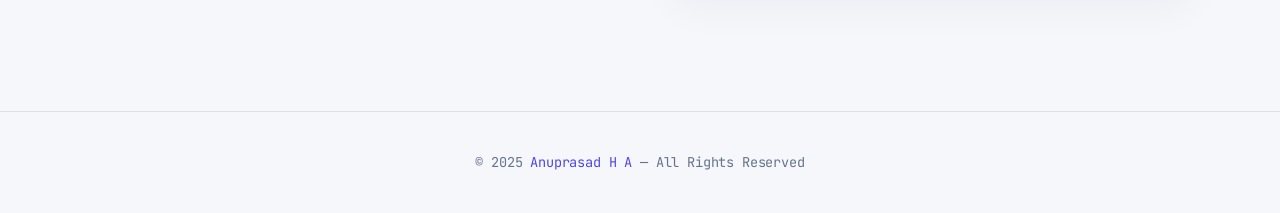
==== commit a2577866: "UI tweaks: adjust header styling and hero sizing" ====
--- a/index.html
+++ b/index.html
@@ -4,22 +4,25 @@
 <head>
   <meta charset="UTF-8">
   <meta name="viewport" content="width=device-width, initial-scale=1.0">
-  <meta name="description" content="Anuprasad H A is a Data Scientist and Software Engineer building production-ready data, machine learning, and software solutions.">
+  <meta name="description"
+    content="Anuprasad H A is a Data Scientist and Software Engineer building production-ready data, machine learning, and software solutions.">
   <meta name="theme-color" content="#4f46e5">
   <meta name="google-site-verification" content="wNe9W_bps9jMbaR64ujHaewBeLq7zS_w47ErCESDNhU" />
-  
+
   <!-- Open Graph / LinkedIn / Facebook -->
   <meta property="og:type" content="website">
   <meta property="og:url" content="https://anuprasad.vercel.app/">
   <meta property="og:title" content="Anuprasad H A — Data Science & AI Engineer">
-  <meta property="og:description" content="Anuprasad H A is a Data Scientist and Software Engineer building production-ready data, machine learning, and software solutions.">
+  <meta property="og:description"
+    content="Anuprasad H A is a Data Scientist and Software Engineer building production-ready data, machine learning, and software solutions.">
   <meta property="og:image" content="https://anuprasad.vercel.app/assets/ai-workspace.png">
 
   <!-- Twitter -->
   <meta property="twitter:card" content="summary_large_image">
   <meta property="twitter:url" content="https://anuprasad.vercel.app/">
   <meta property="twitter:title" content="Anuprasad H A — Data Science & AI Engineer">
-  <meta property="twitter:description" content="Anuprasad H A is a Data Scientist and Software Engineer building production-ready data, machine learning, and software solutions.">
+  <meta property="twitter:description"
+    content="Anuprasad H A is a Data Scientist and Software Engineer building production-ready data, machine learning, and software solutions.">
   <meta property="twitter:image" content="https://anuprasad.vercel.app/assets/ai-workspace.png">
 
   <title>Anuprasad H A — Data Science & AI Engineer</title>
@@ -157,105 +160,77 @@
     /* Glassmorphism NAV */
     nav {
       position: fixed;
-      top: 0;
-      left: 0;
-      right: 0;
+      top: 16px;
+      left: 50%;
+      transform: translateX(-50%);
+      width: max-content;
       z-index: 100;
-      padding: 20px 40px;
+      padding: 4px 6px;
       display: flex;
-      justify-content: flex-end;
+      justify-content: center;
       align-items: center;
-      background: var(--glass-bg);
-      backdrop-filter: blur(16px);
-      -webkit-backdrop-filter: blur(16px);
-      border-bottom: 1px solid var(--border);
+      background: rgba(17, 24, 39, 0.75);
+      backdrop-filter: blur(12px);
+      -webkit-backdrop-filter: blur(12px);
+      border: 1px solid rgba(255, 255, 255, 0.1);
+      border-radius: 50px;
+      transition: all 0.5s cubic-bezier(0.16, 1, 0.3, 1);
+      box-shadow: 0 4px 30px rgba(0, 0, 0, 0.2);
+    }
+
+    nav.scrolled {
+      box-shadow: 0 10px 40px rgba(0, 0, 0, 0.4);
+    }
+
+    nav.nav-hidden {
+      transform: translate(-50%, -150px);
+      opacity: 0;
+      pointer-events: none;
     }
 
     .nav-links {
       display: flex;
-      gap: 32px;
+      gap: 4px;
       list-style: none;
       align-items: center;
     }
 
     .nav-links a {
-      font-family: var(--font-mono);
-      color: var(--text);
+      font-family: var(--font-sans);
+      color: rgba(255, 255, 255, 0.6);
       text-decoration: none;
-      font-size: 0.8rem;
+      font-size: 0.75rem;
+      font-weight: 500;
       position: relative;
-      padding: 8px 12px;
+      padding: 4px 10px;
       display: inline-block;
-    }
-
-    .nav-links a::after {
-      content: '';
-      position: absolute;
-      width: 0;
-      height: 2px;
-      bottom: 0;
-      left: 50%;
-      transform: translateX(-50%);
-      background: var(--accent);
-      transition: width 0.3s ease;
-    }
-
-    .nav-links a:hover::after {
-      width: 80%;
+      border-radius: 50px;
+      transition: color 0.3s ease, background 0.3s ease;
+    }
+
+    .nav-links a:hover {
+      color: rgba(255, 255, 255, 1);
+      background: rgba(255, 255, 255, 0.15);
+    }
+
+    .nav-links a.active {
+      color: var(--accent);
+      background: rgba(56, 189, 248, 0.15);
+      font-weight: 600;
     }
 
     .nav-links .nav-resume {
-      border: 1px solid var(--border);
-      border-radius: 4px;
-      transition: all 0.3s;
-    }
-
-    .nav-links .nav-resume::after {
-      display: none;
+      border: 1px solid rgba(255, 255, 255, 0.2);
+      border-radius: 50px;
     }
 
     .nav-links .nav-resume:hover {
-      border-color: var(--accent);
-      background: rgba(56, 189, 248, 0.1);
-      color: var(--accent);
-    }
-
-    .nav-toggle {
-      display: none;
-      background: transparent;
-      border: none;
-      cursor: pointer;
-      z-index: 101;
-      padding: 10px;
-    }
-
-    .nav-toggle-box {
-      width: 24px;
-      height: 18px;
-      display: flex;
-      flex-direction: column;
-      justify-content: space-between;
-    }
-
-    .nav-toggle-box span {
-      display: block;
-      width: 24px;
-      height: 2px;
-      background: var(--text);
-      transition: all 0.3s ease;
-    }
-
-    .nav-toggle.active span:nth-child(1) {
-      transform: translateY(8px) rotate(45deg);
-    }
-
-    .nav-toggle.active span:nth-child(2) {
-      opacity: 0;
-    }
-
-    .nav-toggle.active span:nth-child(3) {
-      transform: translateY(-8px) rotate(-45deg);
-    }
+      border-color: rgba(255, 255, 255, 0.4);
+      background: rgba(255, 255, 255, 0.15);
+      color: #fff;
+    }
+
+    /* Removed nav-toggle */
 
     /* HERO */
     .hero {
@@ -309,18 +284,35 @@
 
     .hero-name {
       font-family: var(--font-display);
-      font-size: clamp(3rem, 7vw, 5.5rem);
+      font-size: clamp(2.5rem, 5vw, 4.5rem);
       font-weight: 800;
+      white-space: nowrap;
       line-height: 1.1;
       margin-bottom: 24px;
-      letter-spacing: -0.02em;
+      letter-spacing: -0.04em;
     }
 
     .hero-name span {
-      background: linear-gradient(to right, var(--accent), var(--accent2));
+      background: linear-gradient(to right, var(--accent), var(--accent2), var(--accent3), var(--accent));
+      background-size: 300% 100%;
+      animation: gradientText 8s ease infinite;
       background-clip: text;
       -webkit-background-clip: text;
       -webkit-text-fill-color: transparent;
+    }
+
+    @keyframes gradientText {
+      0% {
+        background-position: 0% 50%;
+      }
+
+      50% {
+        background-position: 100% 50%;
+      }
+
+      100% {
+        background-position: 0% 50%;
+      }
     }
 
     .hero-role {
@@ -1014,33 +1006,27 @@
     /* MOBILE */
     @media (max-width: 768px) {
       nav {
-        padding: 16px 24px;
-      }
-
-      .nav-toggle {
-        display: block;
+        padding: 4px 4px;
+        width: calc(100% - 24px);
+        max-width: 380px;
       }
 
       .nav-links {
-        position: fixed;
-        top: 0;
-        right: -100%;
-        width: 100%;
-        height: 100vh;
-        background: var(--glass-bg);
-        backdrop-filter: blur(20px);
-        -webkit-backdrop-filter: blur(20px);
-        flex-direction: column;
-        justify-content: center;
-        transition: right 0.4s ease;
-      }
-
-      .nav-links.active {
-        right: 0;
+        gap: 8px;
+        flex-wrap: nowrap;
+        justify-content: flex-start;
+        overflow-x: auto;
+        -webkit-overflow-scrolling: touch;
+      }
+
+      .nav-links::-webkit-scrollbar {
+        display: none;
       }
 
       .nav-links a {
-        font-size: 1.2rem;
+        font-size: 0.7rem;
+        padding: 4px 10px;
+        white-space: nowrap;
       }
 
       .hero {
@@ -1049,8 +1035,8 @@
       }
 
       .hero-name {
-        font-size: clamp(2.2rem, 9vw, 3.5rem);
-        word-break: break-word;
+        font-size: clamp(1.2rem, 6vw, 2.5rem);
+        white-space: nowrap;
       }
 
       .hero-role {
@@ -1119,34 +1105,513 @@
     }
 
     /* 2026 portfolio refresh: understated, high-contrast and recruiter-friendly */
-    :root { --bg: #f6f7fb; --surface: rgba(255,255,255,.82); --surface2: #eef1f8; --accent: #4f46e5; --accent2: #0891b2; --accent3: #e11d48; --text: #111827; --muted: #64748b; --border: rgba(15,23,42,.10); --glass-bg: rgba(246,247,251,.76); }
-    body { background: radial-gradient(circle at 8% 2%,rgba(99,102,241,.13),transparent 28rem), radial-gradient(circle at 94% 16%,rgba(6,182,212,.11),transparent 25rem), var(--bg); color: var(--text); letter-spacing: -.01em; }
-    #bg-canvas { opacity: .16; }
-    nav { justify-content: space-between; padding: 16px clamp(24px,5vw,72px); background: var(--glass-bg); }
-    .brand { font-family: var(--font-display); font-size: 1.12rem; font-weight: 800; letter-spacing: -.04em; color: var(--text); text-decoration: none; }.brand span { color: var(--accent); }
-    .nav-links { gap: 8px; }.nav-links a { color: #334155; font-family: var(--font-sans); font-weight: 600; font-size: .82rem; }.nav-links a:hover { color: var(--accent); }
-    .nav-links .nav-resume { color: #fff; background: var(--text); border-color: var(--text); border-radius: 999px; padding: 9px 15px; }.nav-links .nav-resume:hover { color: #fff; background: var(--accent); border-color: var(--accent); }
-    .hero { min-height: min(880px,100vh); max-width: 1280px; padding: 150px clamp(24px,7vw,88px) 96px; }.hero-inner { max-width: 900px; }.hero-tag { color: var(--accent); background: rgba(79,70,229,.08); border-color: rgba(79,70,229,.16); font-weight: 600; }.hero-tag-dot { background: #10b981; }
-    .hero-name { max-width: 850px; font-size: clamp(3.6rem,8vw,7.25rem); letter-spacing: -.065em; line-height: .97; }.hero-name span { background: linear-gradient(120deg,var(--accent),var(--accent2)); background-clip: text; -webkit-background-clip: text; }.hero-role { font-size: 1.2rem; color: #334155; margin-top: 28px; }.hero-desc { max-width: 650px; color: var(--muted); font-size: 1.08rem; }
-    .btn { border-radius: 999px; padding: 15px 24px; cursor: pointer; }.btn-primary { background: var(--accent); color: #fff; border-color: var(--accent); box-shadow: 0 12px 28px rgba(79,70,229,.22); }.btn-primary:hover { background: #3730a3; color: #fff; border-color: #3730a3; transform: translateY(-2px); }.btn-secondary { color: var(--text); border-color: rgba(15,23,42,.16); background: rgba(255,255,255,.6); }.btn-secondary:hover { border-color: var(--accent); color: var(--accent); }
-    .hero-stats { gap: 0; border-top: 1px solid var(--border); padding-top: 28px; }.stat { min-width: 150px; padding-right: 36px; margin-right: 36px; border-right: 1px solid var(--border); }.stat:last-child { border: 0; }.stat-num { font-size: 2.2rem; }.stat-num sub,.section-tag,.edu-year { color: var(--accent); }
-    section { max-width: 1280px; padding: 112px clamp(24px,7vw,88px); }.section-tag { font-weight: 700; letter-spacing: .08em; }.section-title { margin-bottom: 52px; letter-spacing: -.055em; }.divider { max-width: 1104px; background: var(--border); }
-    .glow-card,.contact-form-wrap { background: var(--surface); border-color: var(--border); box-shadow: 0 16px 40px rgba(15,23,42,.045); }.glow-card { border-radius: 18px; padding: 30px; transition: transform .3s ease,border-color .3s ease,box-shadow .3s ease; }.glow-card:hover { transform: translateY(-6px); border-color: rgba(79,70,229,.28); box-shadow: 0 24px 48px rgba(15,23,42,.10); }
-    .skill-tag,.tech-pill { color: #475569; background: #f8fafc; border: 1px solid var(--border); border-radius: 999px; }.project-card { min-height: 330px; }.project-num { color: rgba(79,70,229,.13); }.project-name,.exp-title,.edu-degree { letter-spacing: -.035em; }.project-desc,.exp-bullets li,.edu-institute,.contact-intro { color: var(--muted); }.exp-company { color: var(--accent); font-weight: 600; }.timeline::before { background: linear-gradient(to bottom,var(--accent),var(--accent2),transparent); }.exp-item::before { background: var(--bg); }
-    .contact-link { background: var(--surface); border-color: var(--border); border-radius: 16px; }.contact-link:hover { background: #fff; border-color: rgba(79,70,229,.28); transform: translateX(5px); }.contact-form-wrap { border-radius: 20px; }.form-input { background: rgba(255,255,255,.75); color: var(--text); border-color: var(--border); }.floating-about-btn { background: #111827; color: #fff; border-color: #111827; box-shadow: 0 14px 32px rgba(15,23,42,.22); }.floating-about-btn:hover { background: var(--accent); } footer { color: var(--muted); }
-    @media (max-width: 900px) { .projects-grid { grid-template-columns: repeat(2,minmax(0,1fr)); gap: 20px; }.contact-grid { gap: 40px; } }
-    @media (max-width: 768px) { nav { padding: 14px 20px; }.brand { position: relative; z-index: 102; }.nav-links { background: rgba(246,247,251,.96); gap: 18px; }.nav-links a { font-size: 1.25rem; }.hero { min-height: auto; padding: 132px 24px 72px; text-align: left; }.hero-name { font-size: clamp(3.2rem,15vw,5rem); }.hero-role,.hero-cta,.hero-stats { justify-content: flex-start; }.hero-desc { font-size: 1rem; margin-bottom: 35px; }.hero-stats { gap: 0; padding-top: 24px; }.stat { min-width: 0; width: 33.333%; margin: 0; padding: 0 12px; }.stat:first-child { padding-left: 0; }.stat-num { font-size: 1.8rem; }.stat-label { font-size: .63rem; } section { padding: 76px 24px; }.section-title { margin-bottom: 36px; }.skills-grid,.edu-grid,.projects-grid { grid-template-columns: 1fr; }.project-card { min-height: 0; }.glow-card { padding: 24px; }.contact-link { padding: 18px; }.floating-about-btn { width: 52px; height: 52px; bottom: 18px; right: 18px; }.toast { max-width: calc(100vw - 32px); padding: 13px 16px; border-radius: 14px; }.toast-message { white-space: normal; font-size: .85rem; } }
-    @media (prefers-reduced-motion: reduce) { *,*::before,*::after { animation-duration: .01ms !important; animation-iteration-count: 1 !important; scroll-behavior: auto !important; transition-duration: .01ms !important; } }
+    :root {
+      --bg: #f6f7fb;
+      --surface: rgba(255, 255, 255, .82);
+      --surface2: #eef1f8;
+      --accent: #4f46e5;
+      --accent2: #0891b2;
+      --accent3: #e11d48;
+      --text: #111827;
+      --muted: #64748b;
+      --border: rgba(15, 23, 42, .10);
+      --glass-bg: rgba(246, 247, 251, .76);
+    }
+
+    body {
+      background: radial-gradient(circle at 8% 2%, rgba(99, 102, 241, .13), transparent 28rem), radial-gradient(circle at 94% 16%, rgba(6, 182, 212, .11), transparent 25rem), var(--bg);
+      color: var(--text);
+      letter-spacing: -.01em;
+    }
+
+    #bg-canvas {
+      opacity: .16;
+    }
+
+    nav {
+      justify-content: space-between;
+      padding: 16px clamp(24px, 5vw, 72px);
+      background: var(--glass-bg);
+    }
+
+    .brand {
+      font-family: var(--font-display);
+      font-size: 1.12rem;
+      font-weight: 800;
+      letter-spacing: -.04em;
+      color: var(--text);
+      text-decoration: none;
+    }
+
+    .brand span {
+      color: var(--accent);
+    }
+
+    .nav-links {
+      gap: 8px;
+    }
+
+    .nav-links a {
+      color: #334155;
+      font-family: var(--font-sans);
+      font-weight: 600;
+      font-size: .82rem;
+    }
+
+    .nav-links a:hover {
+      color: var(--accent);
+    }
+
+    .nav-links .nav-resume {
+      color: #fff;
+      background: var(--text);
+      border-color: var(--text);
+      border-radius: 999px;
+      padding: 9px 15px;
+    }
+
+    .nav-links .nav-resume:hover {
+      color: #fff;
+      background: var(--accent);
+      border-color: var(--accent);
+    }
+
+    .hero {
+      min-height: min(880px, 100vh);
+      max-width: 1280px;
+      padding: 150px clamp(24px, 7vw, 88px) 96px;
+    }
+
+    .hero-inner {
+      max-width: 900px;
+    }
+
+    .hero-tag {
+      color: var(--accent);
+      background: rgba(79, 70, 229, .08);
+      border-color: rgba(79, 70, 229, .16);
+      font-weight: 600;
+    }
+
+    .hero-tag-dot {
+      background: #10b981;
+    }
+
+    .hero-name {
+      max-width: 850px;
+      font-size: clamp(2.5rem, 5vw, 4.5rem);
+      letter-spacing: -.065em;
+      line-height: .97;
+    }
+
+    .hero-name span {
+      background: linear-gradient(120deg, var(--accent), var(--accent2));
+      background-clip: text;
+      -webkit-background-clip: text;
+    }
+
+    .hero-role {
+      font-size: 1.2rem;
+      color: #334155;
+      margin-top: 28px;
+    }
+
+    .hero-desc {
+      max-width: 650px;
+      color: var(--muted);
+      font-size: 1.08rem;
+    }
+
+    .btn {
+      border-radius: 999px;
+      padding: 15px 24px;
+      cursor: pointer;
+    }
+
+    .btn-primary {
+      background: var(--accent);
+      color: #fff;
+      border-color: var(--accent);
+      box-shadow: 0 12px 28px rgba(79, 70, 229, .22);
+    }
+
+    .btn-primary:hover {
+      background: #3730a3;
+      color: #fff;
+      border-color: #3730a3;
+      transform: translateY(-2px);
+    }
+
+    .btn-secondary {
+      color: var(--text);
+      border-color: rgba(15, 23, 42, .16);
+      background: rgba(255, 255, 255, .6);
+    }
+
+    .btn-secondary:hover {
+      border-color: var(--accent);
+      color: var(--accent);
+    }
+
+    .hero-stats {
+      gap: 0;
+      border-top: 1px solid var(--border);
+      padding-top: 28px;
+    }
+
+    .stat {
+      min-width: 150px;
+      padding-right: 36px;
+      margin-right: 36px;
+      border-right: 1px solid var(--border);
+    }
+
+    .stat:last-child {
+      border: 0;
+    }
+
+    .stat-num {
+      font-size: 2.2rem;
+    }
+
+    .stat-num sub,
+    .section-tag,
+    .edu-year {
+      color: var(--accent);
+    }
+
+    section {
+      max-width: 1280px;
+      padding: 112px clamp(24px, 7vw, 88px);
+    }
+
+    .section-tag {
+      font-weight: 700;
+      letter-spacing: .08em;
+    }
+
+    .section-title {
+      margin-bottom: 52px;
+      letter-spacing: -.055em;
+    }
+
+    .divider {
+      max-width: 1104px;
+      background: var(--border);
+    }
+
+    .glow-card,
+    .contact-form-wrap {
+      background: var(--surface);
+      border-color: var(--border);
+      box-shadow: 0 16px 40px rgba(15, 23, 42, .045);
+    }
+
+    .glow-card {
+      border-radius: 18px;
+      padding: 30px;
+      transition: transform .3s ease, border-color .3s ease, box-shadow .3s ease;
+    }
+
+    .glow-card:hover {
+      transform: translateY(-6px);
+      border-color: rgba(79, 70, 229, .28);
+      box-shadow: 0 24px 48px rgba(15, 23, 42, .10);
+    }
+
+    .skill-tag,
+    .tech-pill {
+      color: #475569;
+      background: #f8fafc;
+      border: 1px solid var(--border);
+      border-radius: 999px;
+    }
+
+    .project-card {
+      min-height: 330px;
+    }
+
+    .project-num {
+      color: rgba(79, 70, 229, .13);
+    }
+
+    .project-name,
+    .exp-title,
+    .edu-degree {
+      letter-spacing: -.035em;
+    }
+
+    .project-desc,
+    .exp-bullets li,
+    .edu-institute,
+    .contact-intro {
+      color: var(--muted);
+    }
+
+    .exp-company {
+      color: var(--accent);
+      font-weight: 600;
+    }
+
+    .timeline::before {
+      background: linear-gradient(to bottom, var(--accent), var(--accent2), transparent);
+    }
+
+    .exp-item::before {
+      background: var(--bg);
+    }
+
+    .contact-link {
+      background: var(--surface);
+      border-color: var(--border);
+      border-radius: 16px;
+    }
+
+    .contact-link:hover {
+      background: #fff;
+      border-color: rgba(79, 70, 229, .28);
+      transform: translateX(5px);
+    }
+
+    .contact-form-wrap {
+      border-radius: 20px;
+    }
+
+    .form-input {
+      background: rgba(255, 255, 255, .75);
+      color: var(--text);
+      border-color: var(--border);
+    }
+
+    .floating-about-btn {
+      background: #111827;
+      color: #fff;
+      border-color: #111827;
+      box-shadow: 0 14px 32px rgba(15, 23, 42, .22);
+    }
+
+    .floating-about-btn:hover {
+      background: var(--accent);
+    }
+
+    footer {
+      color: var(--muted);
+    }
+
+    @media (max-width: 900px) {
+      .projects-grid {
+        grid-template-columns: repeat(2, minmax(0, 1fr));
+        gap: 20px;
+      }
+
+      .contact-grid {
+        gap: 40px;
+      }
+    }
+
+    @media (max-width: 768px) {
+      nav {
+        padding: 14px 20px;
+      }
+
+      .brand {
+        position: relative;
+        z-index: 102;
+      }
+
+      .nav-links {
+        background: rgba(246, 247, 251, .96);
+        gap: 18px;
+      }
+
+      .nav-links a {
+        font-size: 1.25rem;
+      }
+
+      .hero {
+        min-height: auto;
+        padding: 132px 24px 72px;
+        text-align: left;
+      }
+
+      .hero-name {
+        font-size: clamp(1.2rem, 6vw, 2.5rem);
+      }
+
+      .hero-role,
+      .hero-cta,
+      .hero-stats {
+        justify-content: flex-start;
+      }
+
+      .hero-desc {
+        font-size: 1rem;
+        margin-bottom: 35px;
+      }
+
+      .hero-stats {
+        gap: 0;
+        padding-top: 24px;
+      }
+
+      .stat {
+        min-width: 0;
+        width: 33.333%;
+        margin: 0;
+        padding: 0 12px;
+      }
+
+      .stat:first-child {
+        padding-left: 0;
+      }
+
+      .stat-num {
+        font-size: 1.8rem;
+      }
+
+      .stat-label {
+        font-size: .63rem;
+      }
+
+      section {
+        padding: 76px 24px;
+      }
+
+      .section-title {
+        margin-bottom: 36px;
+      }
+
+      .skills-grid,
+      .edu-grid,
+      .projects-grid {
+        grid-template-columns: 1fr;
+      }
+
+      .project-card {
+        min-height: 0;
+      }
+
+      .glow-card {
+        padding: 24px;
+      }
+
+      .contact-link {
+        padding: 18px;
+      }
+
+      .floating-about-btn {
+        width: 52px;
+        height: 52px;
+        bottom: 18px;
+        right: 18px;
+      }
+
+      .toast {
+        max-width: calc(100vw - 32px);
+        padding: 13px 16px;
+        border-radius: 14px;
+      }
+
+      .toast-message {
+        white-space: normal;
+        font-size: .85rem;
+      }
+    }
+
+    @media (prefers-reduced-motion: reduce) {
+
+      *,
+      *::before,
+      *::after {
+        animation-duration: .01ms !important;
+        animation-iteration-count: 1 !important;
+        scroll-behavior: auto !important;
+        transition-duration: .01ms !important;
+      }
+    }
 
     /* Recruiter-friendly usability and performance polish */
-    section { scroll-margin-top: 88px; }
-    :focus-visible { outline: 3px solid rgba(79,70,229,.55); outline-offset: 4px; }
-    .skip-link { position:fixed; top:10px; left:10px; z-index:10001; padding:10px 14px; background:#111827; color:#fff; border-radius:8px; text-decoration:none; transform:translateY(-160%); transition:transform .2s ease; }.skip-link:focus { transform:translateY(0); }
-    .availability-line { display:flex; align-items:center; gap:9px; margin:-26px 0 28px; color:#475569; font-size:.9rem; font-weight:500; }.availability-line::before { content:''; width:7px; height:7px; border-radius:50%; background:#10b981; box-shadow:0 0 0 4px rgba(16,185,129,.12); }
-    .project-link { margin-top:auto; display:inline-flex; align-items:center; gap:7px; width:max-content; font:700 .78rem var(--font-mono); color:var(--accent); }
-    .contact-link::after { content:'↗'; margin-left:auto; color:var(--accent); font-size:1.15rem; }
-    .workspace-photo { background:#dbeafe; }
-    @media (pointer:fine) { body { cursor:auto; }.cursor,.cursor-ring { display:none; } .btn { cursor:pointer; } }
+    section {
+      scroll-margin-top: 88px;
+    }
+
+    :focus-visible {
+      outline: 3px solid rgba(79, 70, 229, .55);
+      outline-offset: 4px;
+    }
+
+    .skip-link {
+      position: fixed;
+      top: 10px;
+      left: 10px;
+      z-index: 10001;
+      padding: 10px 14px;
+      background: #111827;
+      color: #fff;
+      border-radius: 8px;
+      text-decoration: none;
+      transform: translateY(-160%);
+      transition: transform .2s ease;
+    }
+
+    .skip-link:focus {
+      transform: translateY(0);
+    }
+
+    .availability-line {
+      display: flex;
+      align-items: center;
+      gap: 9px;
+      margin: -26px 0 28px;
+      color: #475569;
+      font-size: .9rem;
+      font-weight: 500;
+    }
+
+    .availability-line::before {
+      content: '';
+      width: 7px;
+      height: 7px;
+      border-radius: 50%;
+      background: #10b981;
+      box-shadow: 0 0 0 4px rgba(16, 185, 129, .12);
+    }
+
+    .project-link {
+      margin-top: auto;
+      display: inline-flex;
+      align-items: center;
+      gap: 7px;
+      width: max-content;
+      font: 700 .78rem var(--font-mono);
+      color: var(--accent);
+    }
+
+    .contact-link::after {
+      content: '↗';
+      margin-left: auto;
+      color: var(--accent);
+      font-size: 1.15rem;
+    }
+
+    .workspace-photo {
+      background: #dbeafe;
+    }
+
+    @media (pointer:fine) {
+      body {
+        cursor: auto;
+      }
+
+      .cursor,
+      .cursor-ring {
+        display: none;
+      }
+
+      .btn {
+        cursor: pointer;
+      }
+    }
 
     /* Visual storytelling layer */
     .hero {
@@ -1155,31 +1620,285 @@
       gap: clamp(44px, 7vw, 104px);
       align-items: center;
     }
-    .hero-inner { max-width: 680px; }
-    .hero-visual { position: relative; min-height: 500px; display: grid; place-items: center; }
-    .hero-orb { position: absolute; width: 340px; height: 340px; border-radius: 50%; background: radial-gradient(circle at 31% 26%, rgba(255,255,255,.95) 0 4%, transparent 4.5%), linear-gradient(140deg, #e0e7ff, #cffafe); filter: blur(.1px); opacity: .95; }
-    .hero-orb::before, .hero-orb::after { content: ''; position: absolute; border-radius: 50%; border: 1px solid rgba(79,70,229,.22); inset: 22px; }
-    .hero-orb::after { inset: 60px; border-color: rgba(8,145,178,.26); }
-    .workspace-photo { position:absolute; z-index:1; width:min(100%, 405px); height: 426px; object-fit:cover; border-radius:28px; box-shadow:0 30px 72px rgba(30,41,59,.23); border:7px solid rgba(255,255,255,.72); transform:rotate(3deg); }
-    .ml-card { position: absolute; z-index: 3; width: min(88%, 340px); padding: 18px; bottom: 12px; left: -12px; border: 1px solid rgba(255,255,255,.9); border-radius: 20px; background: rgba(255,255,255,.87); backdrop-filter: blur(18px); box-shadow: 0 28px 64px rgba(30,41,59,.16); }
-    .ml-card-top { display:flex; align-items:center; justify-content:space-between; padding-bottom: 16px; border-bottom: 1px solid var(--border); font: 700 .7rem var(--font-mono); letter-spacing: .08em; color: #64748b; }
-    .ml-live { display:inline-flex; align-items:center; gap:6px; color:#059669; }.ml-live i { width:7px; height:7px; border-radius:50%; background:#10b981; box-shadow:0 0 0 4px rgba(16,185,129,.12); }
-    .ml-chart { height: 125px; margin: 14px 0; position:relative; overflow:hidden; border-radius: 14px; background: linear-gradient(180deg, rgba(238,242,255,.85), rgba(255,255,255,.25)); }
-    .ml-grid { position:absolute; inset:0; background-image: linear-gradient(rgba(99,102,241,.09) 1px, transparent 1px), linear-gradient(90deg, rgba(99,102,241,.09) 1px, transparent 1px); background-size: 31px 31px; }
-    .ml-line { position:absolute; inset: 25px 15px 17px; width: calc(100% - 30px); height: calc(100% - 42px); overflow:visible; }
-    .ml-line path { fill:none; stroke:url(#line-gradient); stroke-width:4; stroke-linecap:round; stroke-linejoin:round; filter: drop-shadow(0 5px 5px rgba(79,70,229,.2)); stroke-dasharray: 800; animation: draw-line 2.4s ease-out both; }
-    @keyframes draw-line { from { stroke-dashoffset: 800; } to { stroke-dashoffset: 0; } }
-    .ml-metrics { display:grid; grid-template-columns: repeat(3,1fr); gap:8px; }.ml-metric { padding: 11px 9px; border: 1px solid var(--border); border-radius: 11px; background: rgba(248,250,252,.8); }.ml-metric strong { display:block; font: 800 1.06rem var(--font-display); color:#1e293b; }.ml-metric span { font: 600 .61rem var(--font-mono); color:#64748b; text-transform:uppercase; letter-spacing:.06em; }
-    .float-chip { position:absolute; z-index:4; padding:9px 13px; border-radius:999px; color:#334155; background:rgba(255,255,255,.9); border:1px solid rgba(255,255,255,.95); box-shadow:0 12px 25px rgba(30,41,59,.12); font:600 .7rem var(--font-mono); }.float-chip.one { top:35px; right:-10px; }.float-chip.two { bottom:42px; left:-16px; }.float-chip b { color: var(--accent); }
-    .section-title { max-width: 740px; }
-    .projects-grid { gap: 20px; }
-    .project-card { min-height: 355px; justify-content: flex-end; }
-    .project-card::after { content:''; position:absolute; inset:0 0 auto; height:5px; background:linear-gradient(90deg,var(--accent),var(--accent2)); opacity:.9; }
-    .project-name { font-size: 1.23rem; }
-    .project-desc { font-size: .92rem; line-height:1.7; }
-    .project-desc span { display:inline-flex; align-items:center; gap:6px; padding:7px 10px; border-radius:999px; background:rgba(79,70,229,.08); }
-    @media (max-width: 1000px) { .hero { grid-template-columns: 1fr; gap: 28px; }.hero-visual { min-height: 390px; max-width: 500px; width:100%; margin:0 auto; }.hero-inner { max-width: 720px; } }
-    @media (max-width: 768px) { .hero { display:block; }.hero-visual { min-height: 420px; margin-top: 48px; }.hero-orb { width:280px; height:280px; }.workspace-photo { width: 320px; height:350px; }.ml-card { width: min(88%,310px); left:0; bottom:8px; }.float-chip.one { right:-2px; top:22px; }.float-chip.two { left:-2px; bottom:16px; } }
+
+    .hero-inner {
+      max-width: 680px;
+    }
+
+    .hero-visual {
+      position: relative;
+      min-height: 500px;
+      display: grid;
+      place-items: center;
+    }
+
+    .hero-orb {
+      position: absolute;
+      width: 340px;
+      height: 340px;
+      border-radius: 50%;
+      background: radial-gradient(circle at 31% 26%, rgba(255, 255, 255, .95) 0 4%, transparent 4.5%), linear-gradient(140deg, #e0e7ff, #cffafe);
+      filter: blur(.1px);
+      opacity: .95;
+    }
+
+    .hero-orb::before,
+    .hero-orb::after {
+      content: '';
+      position: absolute;
+      border-radius: 50%;
+      border: 1px solid rgba(79, 70, 229, .22);
+      inset: 22px;
+    }
+
+    .hero-orb::after {
+      inset: 60px;
+      border-color: rgba(8, 145, 178, .26);
+    }
+
+    .workspace-photo {
+      position: absolute;
+      z-index: 1;
+      width: min(100%, 405px);
+      height: 426px;
+      object-fit: cover;
+      border-radius: 28px;
+      box-shadow: 0 30px 72px rgba(30, 41, 59, .23);
+      border: 7px solid rgba(255, 255, 255, .72);
+      transform: rotate(3deg);
+    }
+
+    .ml-card {
+      position: absolute;
+      z-index: 3;
+      width: min(88%, 340px);
+      padding: 18px;
+      bottom: 12px;
+      left: -12px;
+      border: 1px solid rgba(255, 255, 255, .9);
+      border-radius: 20px;
+      background: rgba(255, 255, 255, .87);
+      backdrop-filter: blur(18px);
+      box-shadow: 0 28px 64px rgba(30, 41, 59, .16);
+    }
+
+    .ml-card-top {
+      display: flex;
+      align-items: center;
+      justify-content: space-between;
+      padding-bottom: 16px;
+      border-bottom: 1px solid var(--border);
+      font: 700 .7rem var(--font-mono);
+      letter-spacing: .08em;
+      color: #64748b;
+    }
+
+    .ml-live {
+      display: inline-flex;
+      align-items: center;
+      gap: 6px;
+      color: #059669;
+    }
+
+    .ml-live i {
+      width: 7px;
+      height: 7px;
+      border-radius: 50%;
+      background: #10b981;
+      box-shadow: 0 0 0 4px rgba(16, 185, 129, .12);
+    }
+
+    .ml-chart {
+      height: 125px;
+      margin: 14px 0;
+      position: relative;
+      overflow: hidden;
+      border-radius: 14px;
+      background: linear-gradient(180deg, rgba(238, 242, 255, .85), rgba(255, 255, 255, .25));
+    }
+
+    .ml-grid {
+      position: absolute;
+      inset: 0;
+      background-image: linear-gradient(rgba(99, 102, 241, .09) 1px, transparent 1px), linear-gradient(90deg, rgba(99, 102, 241, .09) 1px, transparent 1px);
+      background-size: 31px 31px;
+    }
+
+    .ml-line {
+      position: absolute;
+      inset: 25px 15px 17px;
+      width: calc(100% - 30px);
+      height: calc(100% - 42px);
+      overflow: visible;
+    }
+
+    .ml-line path {
+      fill: none;
+      stroke: url(#line-gradient);
+      stroke-width: 4;
+      stroke-linecap: round;
+      stroke-linejoin: round;
+      filter: drop-shadow(0 5px 5px rgba(79, 70, 229, .2));
+      stroke-dasharray: 800;
+      animation: draw-line 2.4s ease-out both;
+    }
+
+    @keyframes draw-line {
+      from {
+        stroke-dashoffset: 800;
+      }
+
+      to {
+        stroke-dashoffset: 0;
+      }
+    }
+
+    .ml-metrics {
+      display: grid;
+      grid-template-columns: repeat(3, 1fr);
+      gap: 8px;
+    }
+
+    .ml-metric {
+      padding: 11px 9px;
+      border: 1px solid var(--border);
+      border-radius: 11px;
+      background: rgba(248, 250, 252, .8);
+    }
+
+    .ml-metric strong {
+      display: block;
+      font: 800 1.06rem var(--font-display);
+      color: #1e293b;
+    }
+
+    .ml-metric span {
+      font: 600 .61rem var(--font-mono);
+      color: #64748b;
+      text-transform: uppercase;
+      letter-spacing: .06em;
+    }
+
+    .float-chip {
+      position: absolute;
+      z-index: 4;
+      padding: 9px 13px;
+      border-radius: 999px;
+      color: #334155;
+      background: rgba(255, 255, 255, .9);
+      border: 1px solid rgba(255, 255, 255, .95);
+      box-shadow: 0 12px 25px rgba(30, 41, 59, .12);
+      font: 600 .7rem var(--font-mono);
+    }
+
+    .float-chip.one {
+      top: 35px;
+      right: -10px;
+    }
+
+    .float-chip.two {
+      bottom: 42px;
+      left: -16px;
+    }
+
+    .float-chip b {
+      color: var(--accent);
+    }
+
+    .section-title {
+      max-width: 740px;
+    }
+
+    .projects-grid {
+      gap: 20px;
+    }
+
+    .project-card {
+      min-height: 355px;
+      justify-content: flex-end;
+    }
+
+    .project-card::after {
+      content: '';
+      position: absolute;
+      inset: 0 0 auto;
+      height: 5px;
+      background: linear-gradient(90deg, var(--accent), var(--accent2));
+      opacity: .9;
+    }
+
+    .project-name {
+      font-size: 1.23rem;
+    }
+
+    .project-desc {
+      font-size: .92rem;
+      line-height: 1.7;
+    }
+
+    .project-desc span {
+      display: inline-flex;
+      align-items: center;
+      gap: 6px;
+      padding: 7px 10px;
+      border-radius: 999px;
+      background: rgba(79, 70, 229, .08);
+    }
+
+    @media (max-width: 1000px) {
+      .hero {
+        grid-template-columns: 1fr;
+        gap: 28px;
+      }
+
+      .hero-visual {
+        min-height: 390px;
+        max-width: 500px;
+        width: 100%;
+        margin: 0 auto;
+      }
+
+      .hero-inner {
+        max-width: 720px;
+      }
+    }
+
+    @media (max-width: 768px) {
+      .hero {
+        display: block;
+      }
+
+      .hero-visual {
+        min-height: 420px;
+        margin-top: 48px;
+      }
+
+      .hero-orb {
+        width: 280px;
+        height: 280px;
+      }
+
+      .workspace-photo {
+        width: 320px;
+        height: 350px;
+      }
+
+      .ml-card {
+        width: min(88%, 310px);
+        left: 0;
+        bottom: 8px;
+      }
+
+      .float-chip.one {
+        right: -2px;
+        top: 22px;
+      }
+
+      .float-chip.two {
+        left: -2px;
+        bottom: 16px;
+      }
+    }
   </style>
 </head>
 
@@ -1192,19 +1911,12 @@
 
   <main>
     <nav>
-      <a class="brand" href="#home" aria-label="Anuprasad H A home">ANUPRASAD<span>.</span></a>
-      <button class="nav-toggle" aria-label="Toggle menu" id="nav-toggle">
-        <div class="nav-toggle-box">
-          <span></span><span></span><span></span>
-        </div>
-      </button>
       <ul class="nav-links" id="nav-links">
         <li><a href="#skills" class="magnetic">Skills</a></li>
         <li><a href="#experience" class="magnetic">Experience</a></li>
         <li><a href="#projects" class="magnetic">Projects</a></li>
         <li><a href="#education" class="magnetic">Education</a></li>
         <li><a href="#contact" class="magnetic">Contact</a></li>
-        <li><a href="resume.pdf" download class="nav-resume magnetic">Resume</a></li>
       </ul>
     </nav>
 
@@ -1217,7 +1929,8 @@
         <div class="hero-role reveal" style="transition-delay: 200ms;">
           Data Scientist <span>/</span> Software Engineer
         </div>
-        <div class="availability-line reveal" style="transition-delay: 250ms;">Open to Data Science, ML Engineering & Software Engineering roles</div>
+        <div class="availability-line reveal" style="transition-delay: 250ms;">Open to Data Science, ML Engineering &
+          Software Engineering roles</div>
         <p class="hero-desc reveal" style="transition-delay: 300ms;">
           Building intelligent systems at the intersection of data and engineering. Hands-on with end-to-end ML
           pipelines, deep learning architectures, and production-grade software applications.
@@ -1241,18 +1954,26 @@
           </div>
         </div>
       </div>
-      <div class="hero-visual reveal" style="transition-delay: 350ms;" aria-label="Machine learning performance visualization">
+      <div class="hero-visual reveal" style="transition-delay: 350ms;"
+        aria-label="Machine learning performance visualization">
         <div class="hero-orb"></div>
-        <img class="workspace-photo" src="assets/ai-workspace.png" alt="Modern data science workspace with a laptop showing abstract analytics" width="405" height="426" decoding="async" fetchpriority="high">
-        <div class="float-chip one">Model status <b>· Online</b></div>
+        <img class="workspace-photo" src="assets/ai-workspace.png"
+          alt="Modern data science workspace with a laptop showing abstract analytics" width="405" height="426"
+          decoding="async" fetchpriority="high">
         <div class="float-chip two">Python <b>+ TensorFlow</b></div>
         <div class="ml-card">
           <div class="ml-card-top"><span>MODEL PERFORMANCE</span><span class="ml-live"><i></i> LIVE</span></div>
           <div class="ml-chart">
             <div class="ml-grid"></div>
             <svg class="ml-line" viewBox="0 0 340 140" preserveAspectRatio="none" aria-hidden="true">
-              <defs><linearGradient id="line-gradient" x1="0" x2="1"><stop stop-color="#4f46e5"/><stop offset="1" stop-color="#0891b2"/></linearGradient></defs>
-              <path d="M0,118 C24,112 34,89 57,96 S84,65 106,76 S134,52 158,62 S192,30 216,47 S248,21 270,33 S306,12 340,17"/>
+              <defs>
+                <linearGradient id="line-gradient" x1="0" x2="1">
+                  <stop stop-color="#4f46e5" />
+                  <stop offset="1" stop-color="#0891b2" />
+                </linearGradient>
+              </defs>
+              <path
+                d="M0,118 C24,112 34,89 57,96 S84,65 106,76 S134,52 158,62 S192,30 216,47 S248,21 270,33 S306,12 340,17" />
             </svg>
           </div>
           <div class="ml-metrics">
@@ -1354,7 +2075,9 @@
               <div class="project-num">01</div>
               <div class="project-name">Signs of the Palace — Video Classifier</div>
               <div class="project-desc">
-                Deep learning pipeline combining CNN for spatial feature extraction with LSTM for temporal sequence analysis. Trained across 29 unique object categories, achieving robust performance in real-time Indian Sign Language video classification and analysis.
+                Deep learning pipeline combining CNN for spatial feature extraction with LSTM for temporal sequence
+                analysis. Trained across 29 unique object categories, achieving robust performance in real-time Indian
+                Sign Language video classification and analysis.
                 <br><br><span class="project-link">View case study <b aria-hidden="true">→</b></span>
               </div>
             </div>
@@ -1367,7 +2090,9 @@
               <div class="project-num">02</div>
               <div class="project-name">Crop Recommendation System</div>
               <div class="project-desc">
-                ML classification model recommending optimal crops based on soil composition and weather parameters. Applied advanced feature engineering, PCA, and cross-validation techniques to maximize predictive accuracy for agricultural planning.
+                ML classification model recommending optimal crops based on soil composition and weather parameters.
+                Applied advanced feature engineering, PCA, and cross-validation techniques to maximize predictive
+                accuracy for agricultural planning.
                 <br><br><span class="project-link">View case study <b aria-hidden="true">→</b></span>
               </div>
             </div>
@@ -1380,7 +2105,9 @@
               <div class="project-num">03</div>
               <div class="project-name">Vehicle Fuel Efficiency Prediction</div>
               <div class="project-desc">
-                Regression model predicting vehicle MPG using engine power, RPM, and physical attributes. Conducted thorough exploratory data analysis and feature selection to identify key efficiency predictors and optimize model performance.
+                Regression model predicting vehicle MPG using engine power, RPM, and physical attributes. Conducted
+                thorough exploratory data analysis and feature selection to identify key efficiency predictors and
+                optimize model performance.
                 <br><br><span class="project-link">View case study <b aria-hidden="true">→</b></span>
               </div>
             </div>
@@ -1393,7 +2120,9 @@
               <div class="project-num">04</div>
               <div class="project-name">Speech-to-Text & TTS System</div>
               <div class="project-desc">
-                Python-based application integrating automatic speech recognition and voice synthesis for real-time audio I/O. Features robust error handling, multiple language support, and voice customization within an interactive web dashboard.
+                Python-based application integrating automatic speech recognition and voice synthesis for real-time
+                audio I/O. Features robust error handling, multiple language support, and voice customization within an
+                interactive web dashboard.
                 <br><br><span class="project-link">View case study <b aria-hidden="true">→</b></span>
               </div>
             </div>
@@ -1445,6 +2174,10 @@
             <a href="https://www.linkedin.com/in/anuprasad-h-a-697517272" target="_blank" rel="noopener noreferrer"
               class="contact-link magnetic">
               <span class="contact-link-text">LinkedIn</span>
+            </a>
+
+            <a href="resume.pdf" download class="contact-link magnetic">
+              <span class="contact-link-text">Download Resume</span>
             </a>
           </div>
         </div>
@@ -1548,28 +2281,16 @@
       if (scrollTicking) return;
       scrollTicking = true;
       requestAnimationFrame(() => {
-      const winScroll = document.body.scrollTop || document.documentElement.scrollTop;
-      const height = document.documentElement.scrollHeight - document.documentElement.clientHeight;
-      const scrolled = (winScroll / height) * 100;
-      document.getElementById("scroll-progress").style.width = scrolled + "%";
+        const winScroll = document.body.scrollTop || document.documentElement.scrollTop;
+        const height = document.documentElement.scrollHeight - document.documentElement.clientHeight;
+        const scrolled = (winScroll / height) * 100;
+        document.getElementById("scroll-progress").style.width = scrolled + "%";
         scrollTicking = false;
       });
     }, { passive: true });
 
     // Mobile menu toggle
-    const navToggle = document.getElementById('nav-toggle');
-    const navLinks = document.getElementById('nav-links');
-    navToggle?.addEventListener('click', (e) => {
-      e.stopPropagation();
-      navToggle.classList.toggle('active');
-      navLinks.classList.toggle('active');
-    });
-    document.querySelectorAll('.nav-links a').forEach(item => {
-      item.addEventListener('click', () => {
-        navToggle.classList.remove('active');
-        navLinks.classList.remove('active');
-      });
-    });
+    // Mobile toggle removed
 
     // Custom Cursor logic
     const cursor = document.getElementById('cursor');
@@ -1716,6 +2437,50 @@
       draw();
       document.addEventListener('visibilitychange', () => { if (!document.hidden) draw(); });
     }
+
+    // Dynamic Sticky Header
+    const nav = document.querySelector('nav');
+    let lastScrollY = window.scrollY;
+
+    window.addEventListener('scroll', () => {
+      // Background change based on scroll position
+      if (window.scrollY > 50) {
+        nav.classList.add('scrolled');
+      } else {
+        nav.classList.remove('scrolled');
+      }
+
+      // Hide on scroll down, show on scroll up
+      if (window.scrollY > lastScrollY && window.scrollY > 150) {
+        nav.classList.add('nav-hidden');
+      } else {
+        nav.classList.remove('nav-hidden');
+      }
+
+      lastScrollY = window.scrollY;
+    });
+
+    // Active Link Highlighting
+    const navItems = document.querySelectorAll('.nav-links a');
+    const sections = document.querySelectorAll('section, .hero');
+    const sectionObserver = new IntersectionObserver((entries) => {
+      entries.forEach(entry => {
+        if (entry.isIntersecting) {
+          const id = entry.target.getAttribute('id');
+          navItems.forEach(link => {
+            link.classList.remove('active');
+            if (link.getAttribute('href') === `#${id}`) {
+              link.classList.add('active');
+              // Scroll the nav container smoothly on mobile
+              if (window.innerWidth <= 768) {
+                link.scrollIntoView({ behavior: 'smooth', inline: 'center', block: 'nearest' });
+              }
+            }
+          });
+        }
+      });
+    }, { rootMargin: '-30% 0px -70% 0px' });
+    sections.forEach(sec => sectionObserver.observe(sec));
 
     // Scroll reveal
     const obs = new IntersectionObserver(entries => {
@@ -1846,4 +2611,4 @@
   </script>
 </body>
 
-</html>
+</html>
